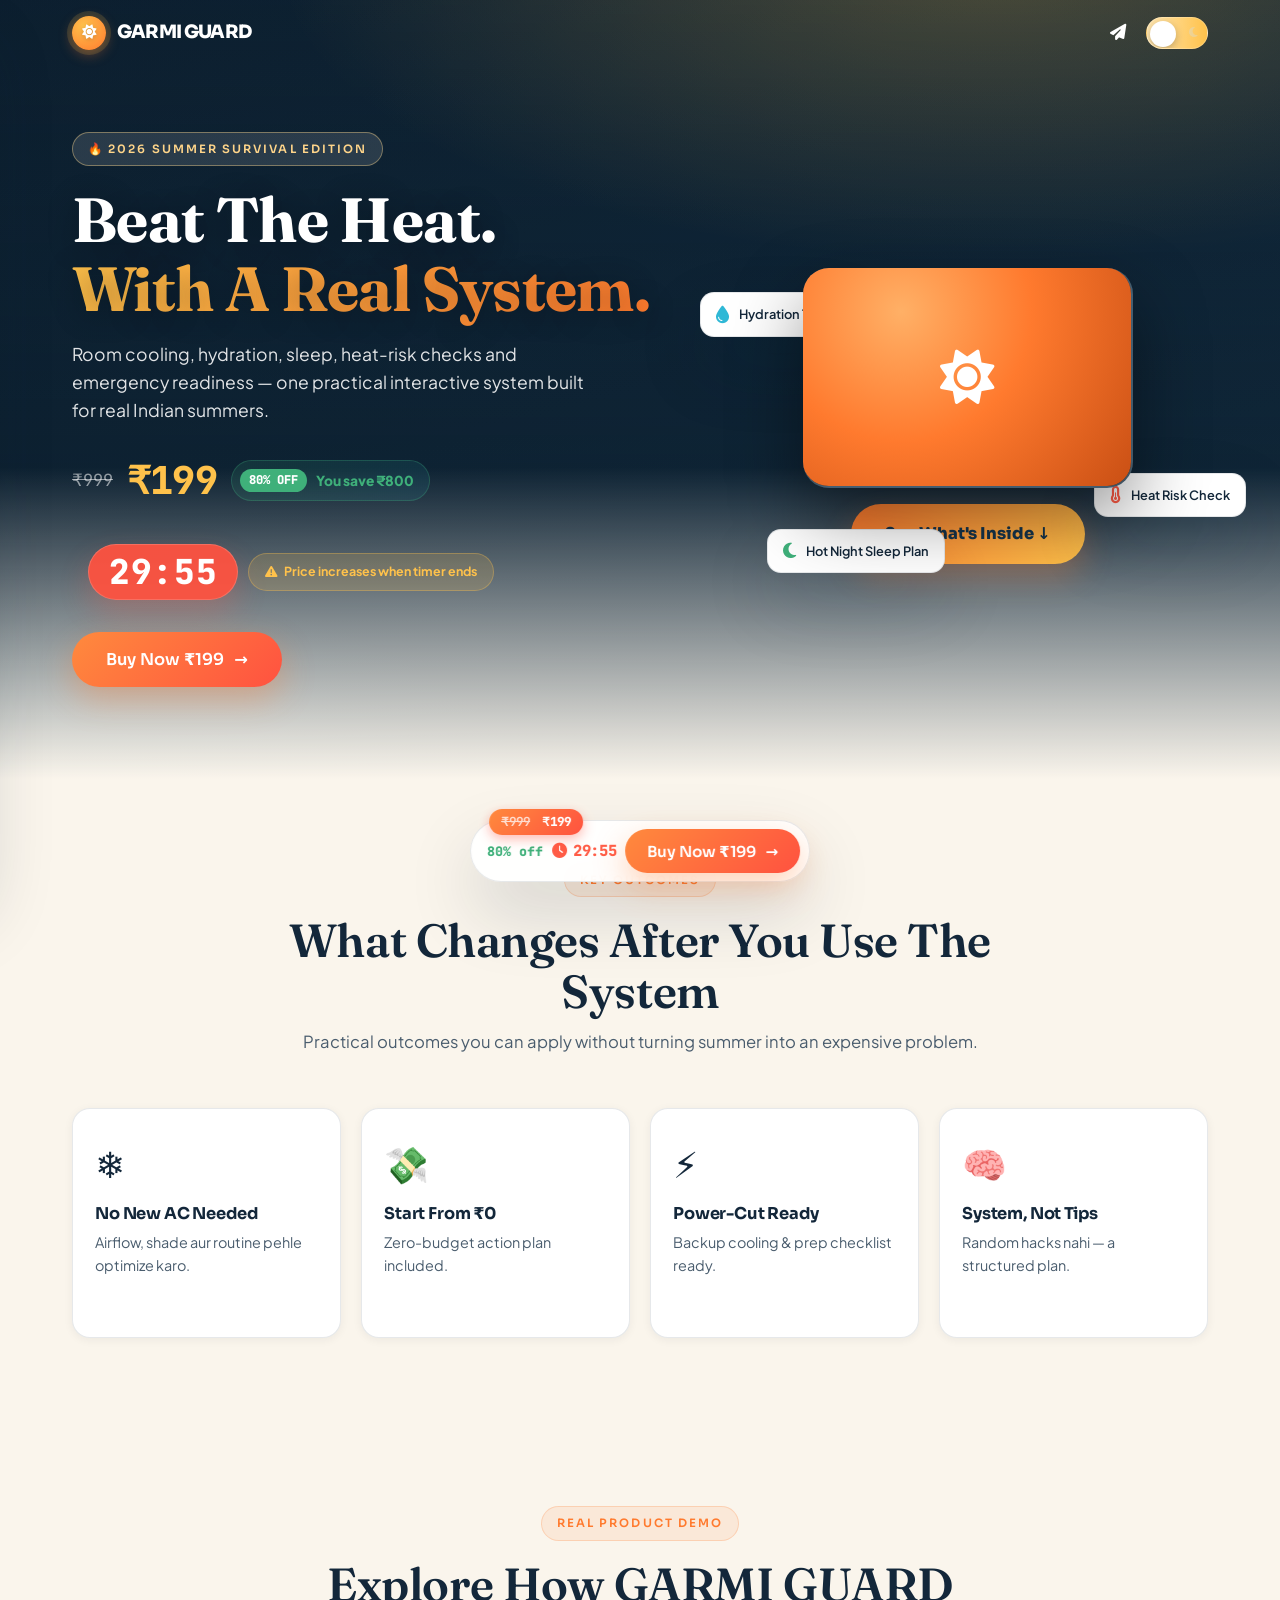
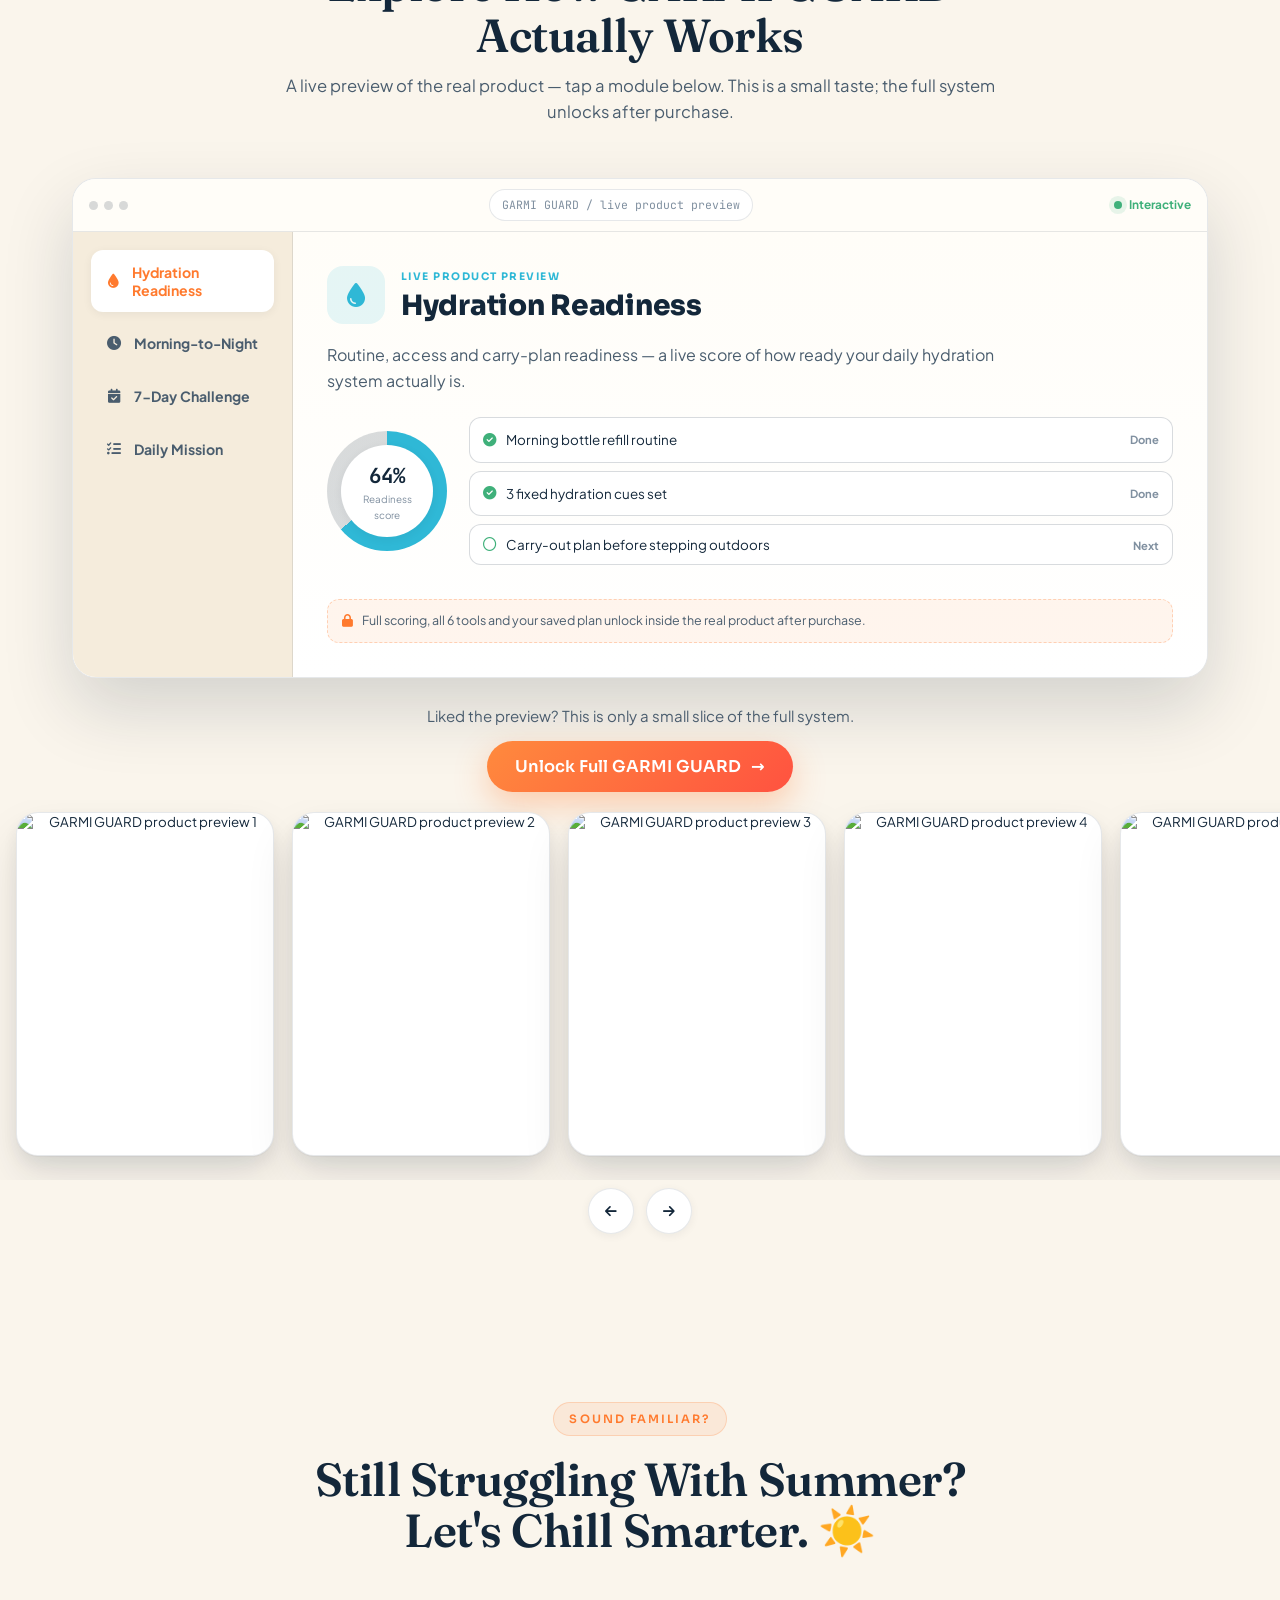
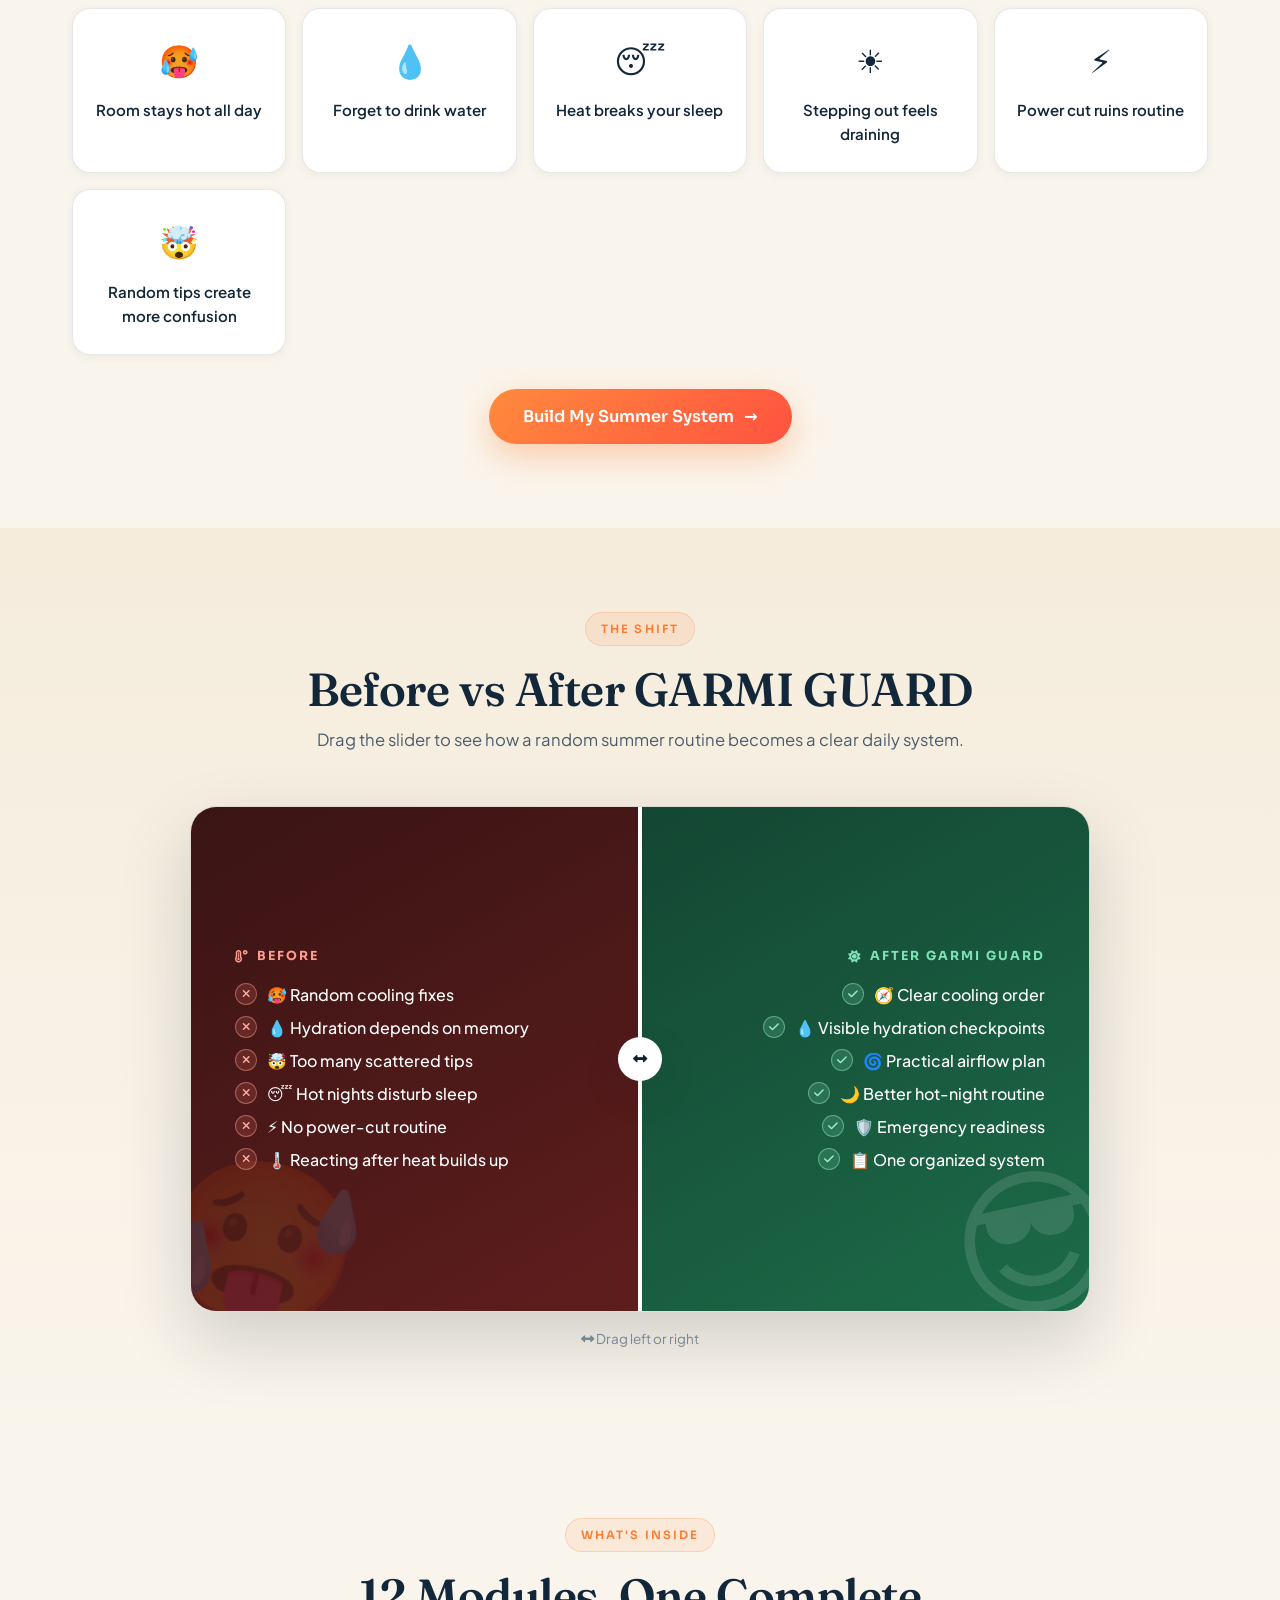
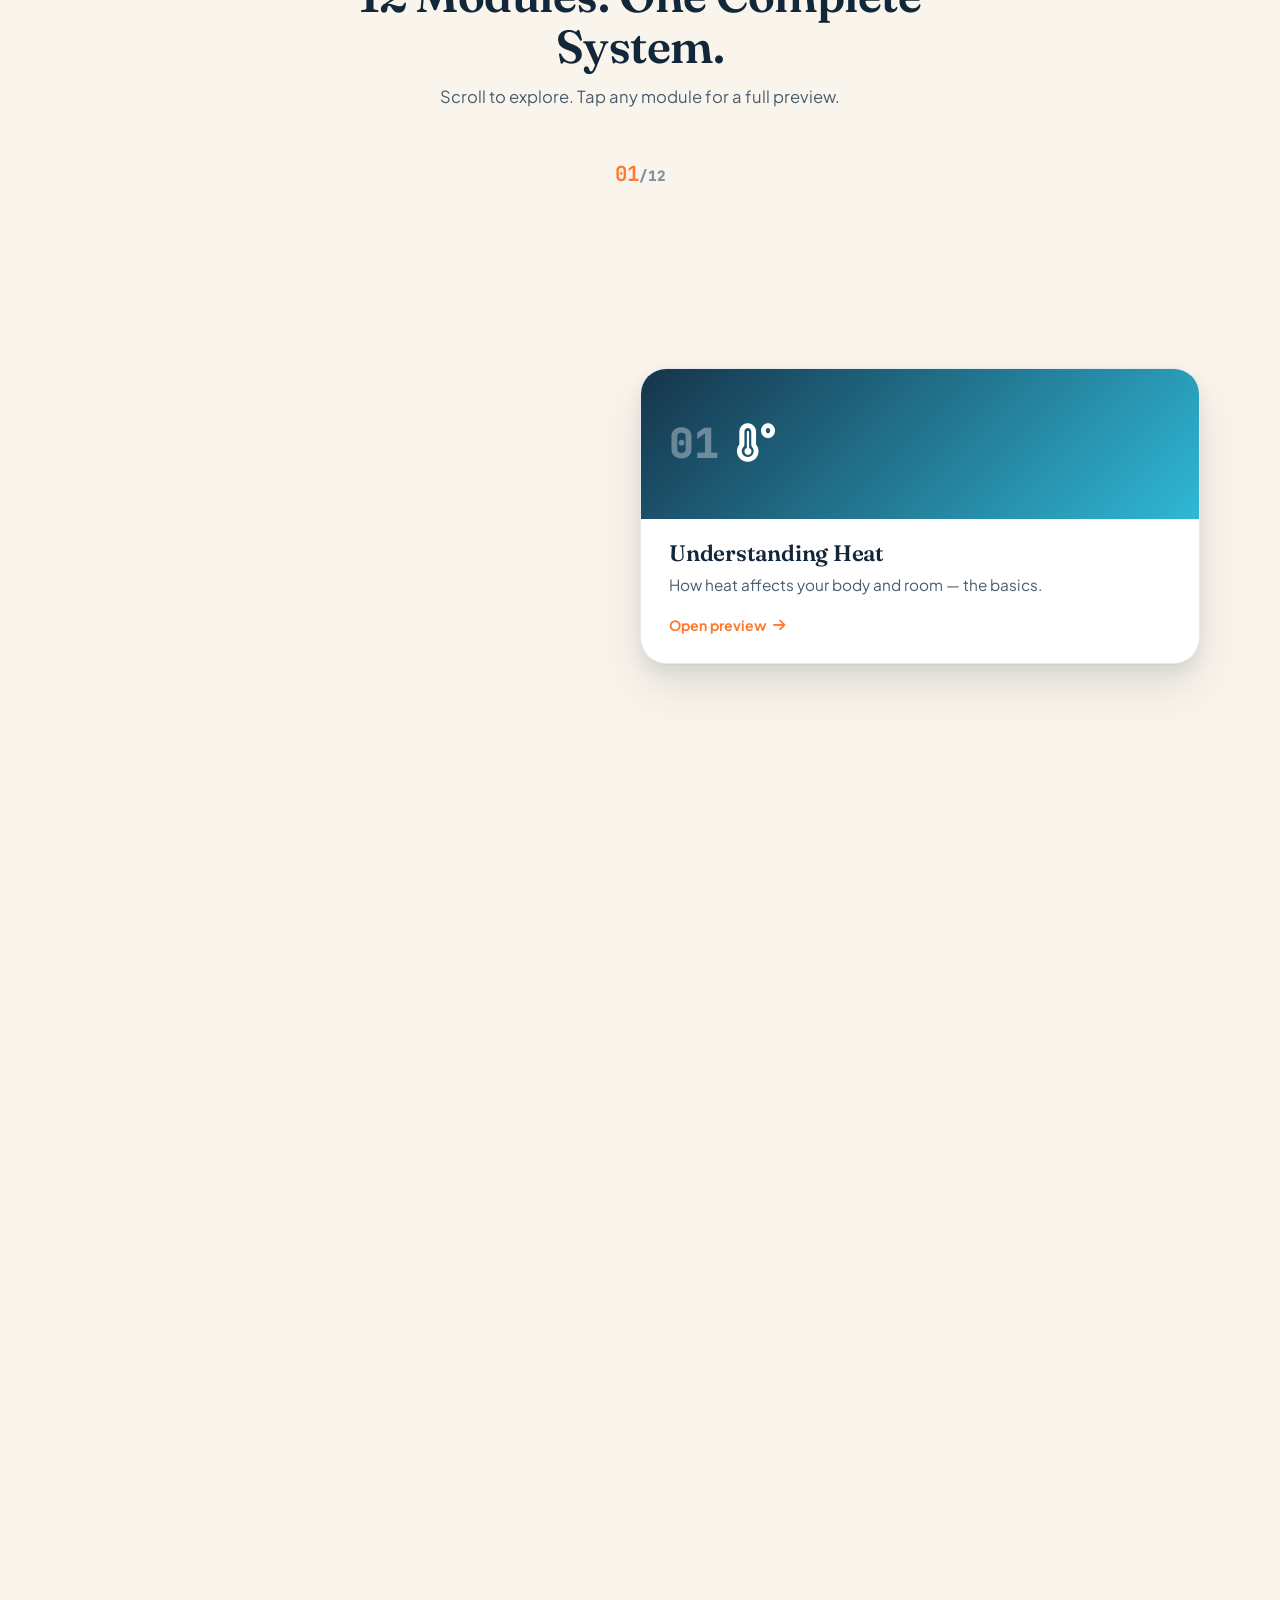
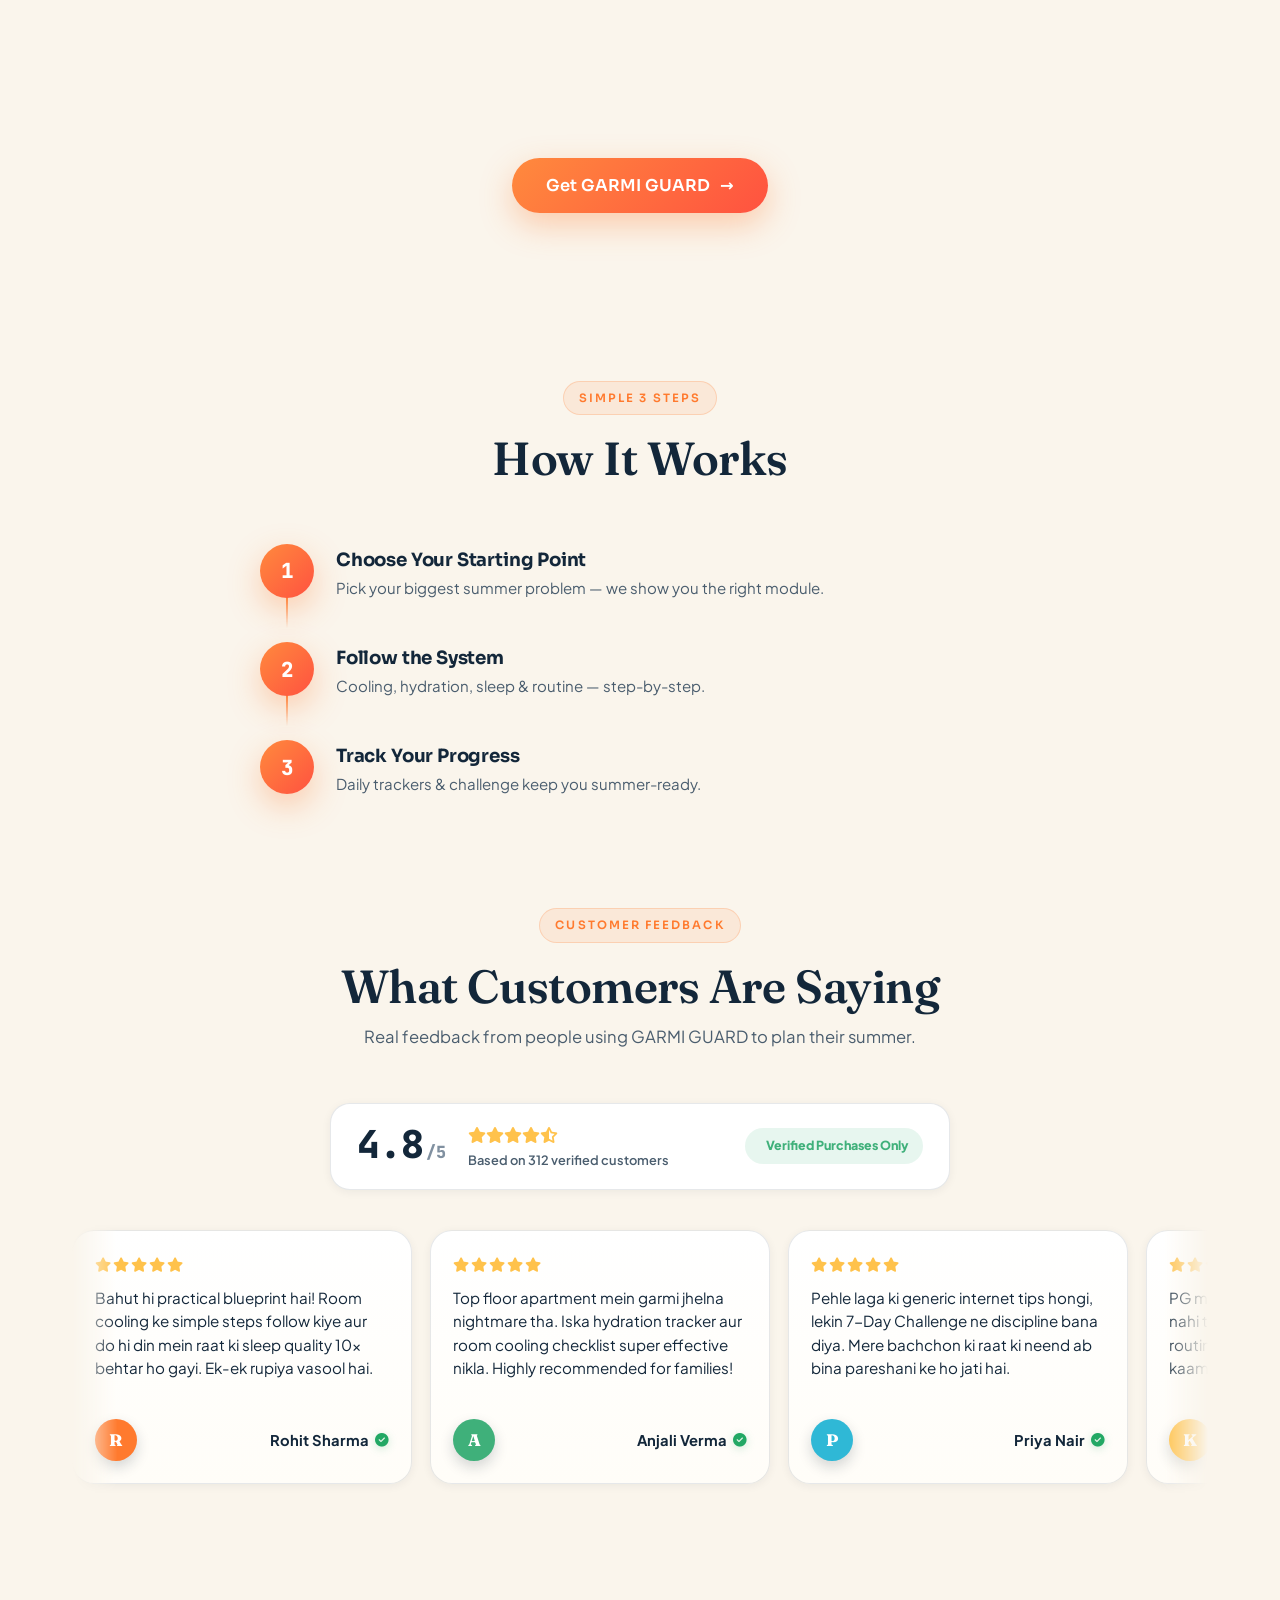
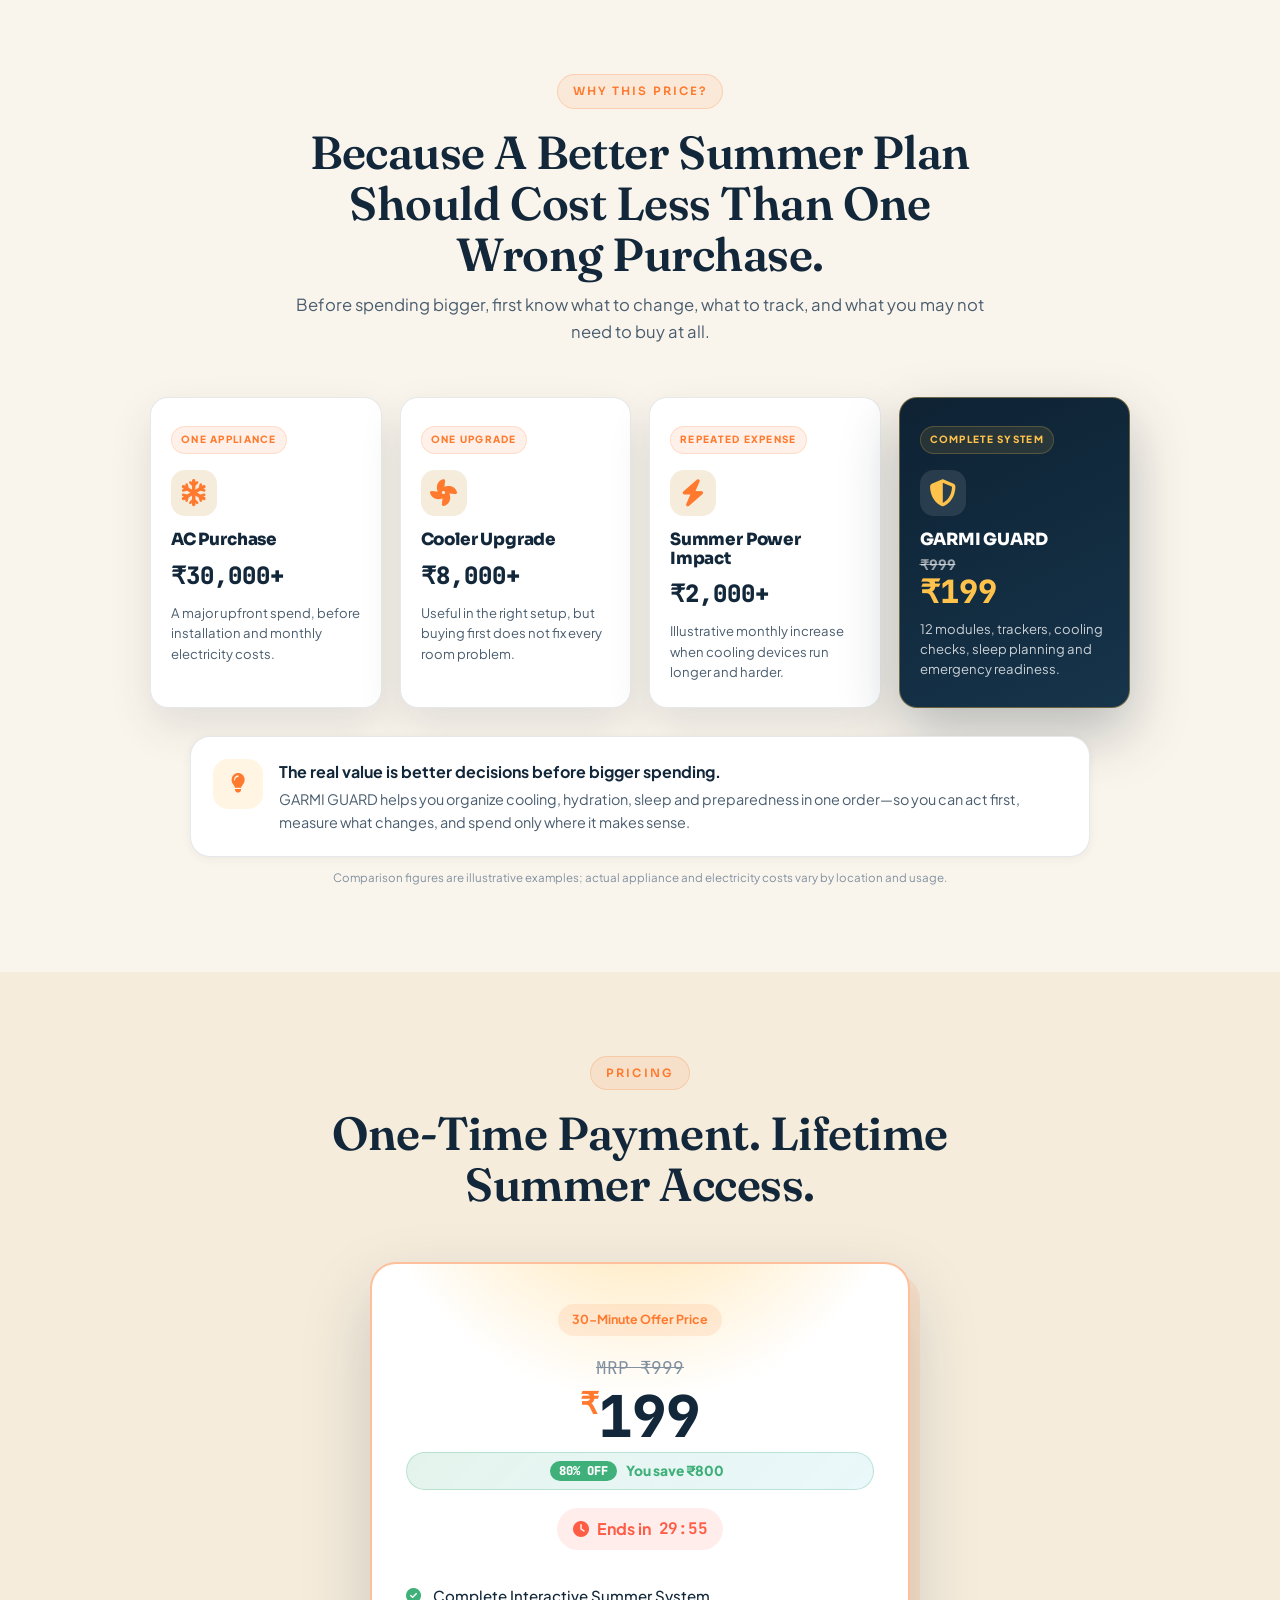
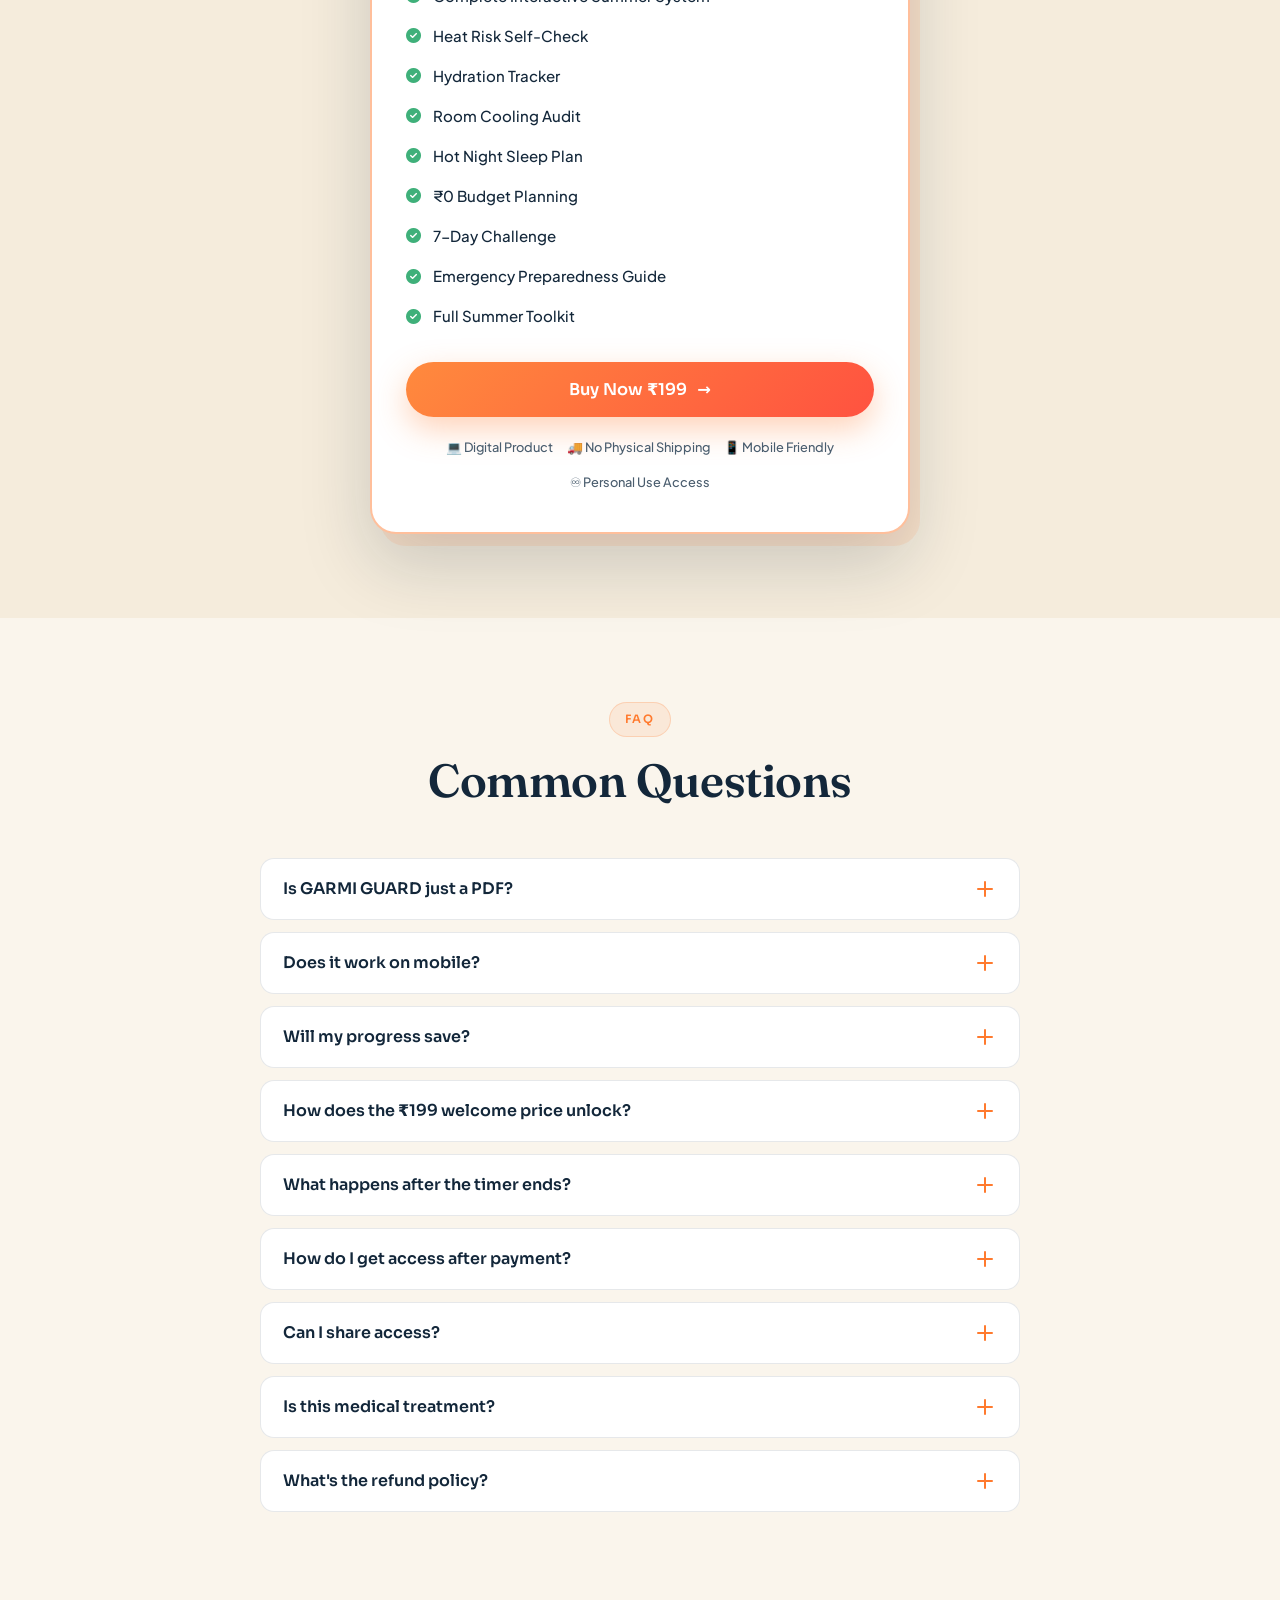
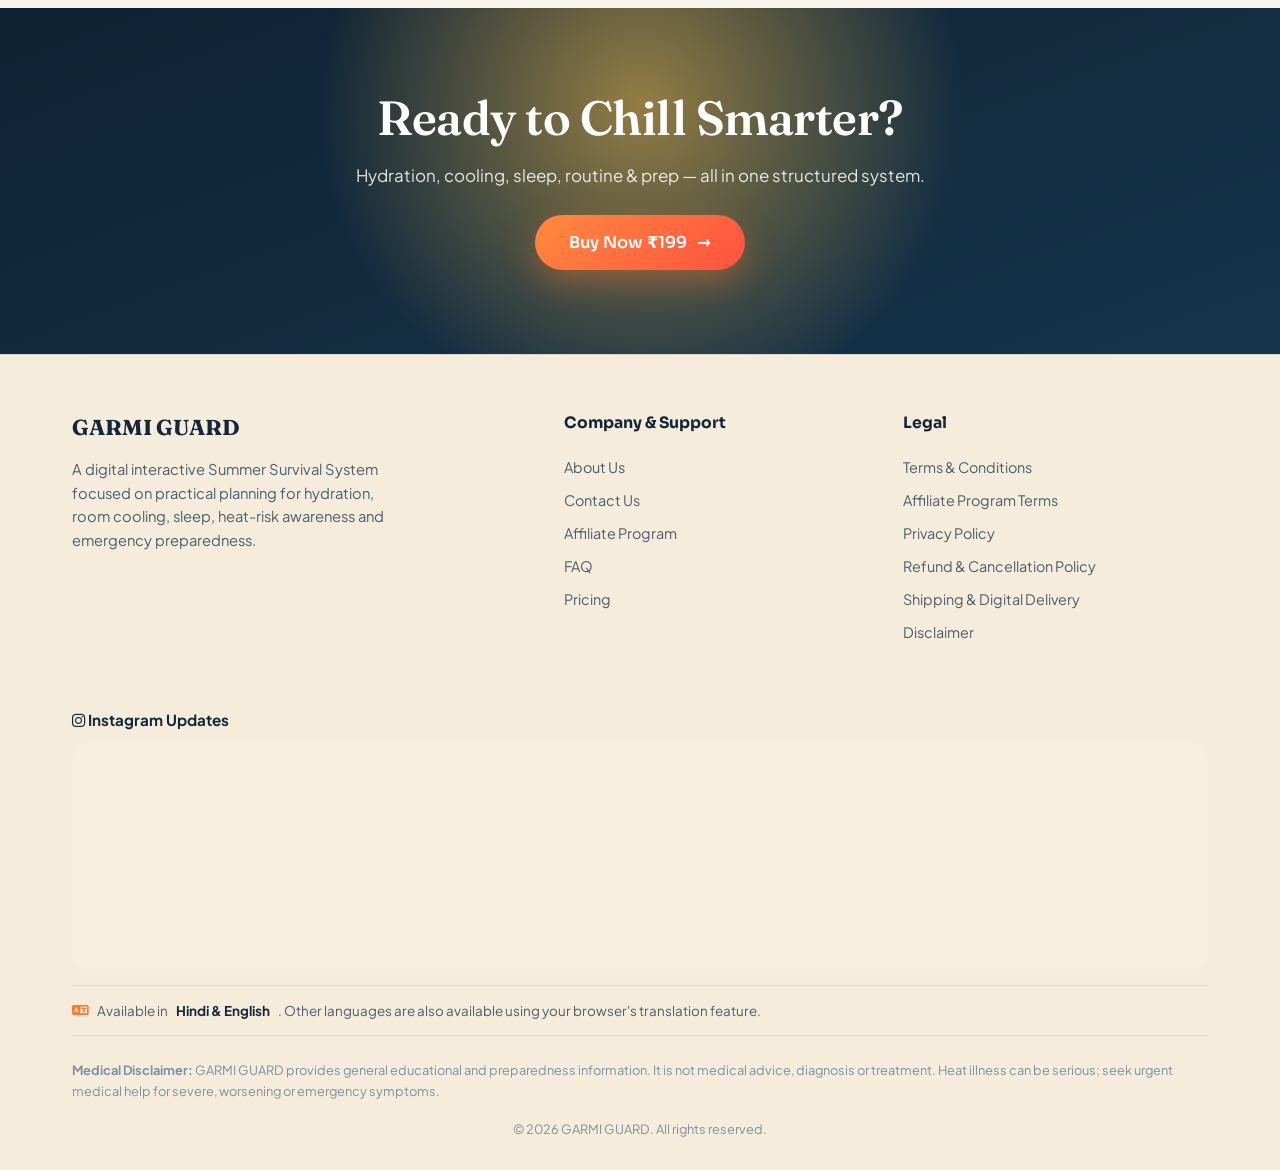
==== index.html @ 3331b83d "Add files via upload" ====
<!DOCTYPE html>

<html lang="en">
<head>
<meta charset="utf-8"/>
<meta content="width=device-width, initial-scale=1.0, viewport-fit=cover" name="viewport"/>
<title>GARMI GUARD — Interactive Summer Survival System for Indian Summers</title>
<meta content="GARMI GUARD is India's interactive Summer Survival System — hydration planning, room cooling guidance, hot-night sleep routines, heat-risk self-checks, emergency preparedness and daily trackers, built for Indian summers. Available in Hindi &amp; English." name="description"/>
<link rel="icon" href="data:image/svg+xml,%3Csvg xmlns='http://www.w3.org/2000/svg' viewBox='0 0 64 64'%3E%3Ccircle cx='32' cy='32' r='30' fill='%230E2233'/%3E%3Ccircle cx='32' cy='32' r='15' fill='%23FF7A2E'/%3E%3Cg stroke='%23FFC24B' stroke-width='5' stroke-linecap='round'%3E%3Cline x1='32' y1='4' x2='32' y2='14'/%3E%3Cline x1='32' y1='50' x2='32' y2='60'/%3E%3Cline x1='4' y1='32' x2='14' y2='32'/%3E%3Cline x1='50' y1='32' x2='60' y2='32'/%3E%3Cline x1='12' y1='12' x2='19' y2='19'/%3E%3Cline x1='45' y1='45' x2='52' y2='52'/%3E%3Cline x1='52' y1='12' x2='45' y2='19'/%3E%3Cline x1='19' y1='45' x2='12' y2='52'/%3E%3C/g%3E%3C/svg%3E" type="image/svg+xml"/>
<link rel="apple-touch-icon" href="data:image/svg+xml,%3Csvg xmlns='http://www.w3.org/2000/svg' viewBox='0 0 64 64'%3E%3Crect width='64' height='64' rx='14' fill='%230E2233'/%3E%3Ccircle cx='32' cy='32' r='15' fill='%23FF7A2E'/%3E%3Cg stroke='%23FFC24B' stroke-width='5' stroke-linecap='round'%3E%3Cline x1='32' y1='8' x2='32' y2='16'/%3E%3Cline x1='32' y1='48' x2='32' y2='56'/%3E%3Cline x1='8' y1='32' x2='16' y2='32'/%3E%3Cline x1='48' y1='32' x2='56' y2='32'/%3E%3C/g%3E%3C/svg%3E"/>
<script>
(function () {
  try {
    var t = localStorage.getItem('ggv7_gg_theme') || localStorage.getItem('ggv6_gg_theme');
    if (!t) { t = 'light'; }
    localStorage.setItem('ggv7_gg_theme', t);
    document.documentElement.setAttribute('data-theme', t);
  } catch (e) {
    document.documentElement.setAttribute('data-theme', 'light');
  }
})();
</script>
<link href="https://fonts.googleapis.com" rel="preconnect"/>
<link crossorigin="" href="https://fonts.gstatic.com" rel="preconnect"/>
<link href="https://fonts.googleapis.com/css2?family=Clash+Display:wght@500;600;700&amp;family=Sora:wght@400;500;600;700;800&amp;family=Plus+Jakarta+Sans:wght@400;500;600;700&amp;family=JetBrains+Mono:wght@600;700;800&amp;display=swap" rel="stylesheet"/>
<!-- Fallback display font -->
<link href="https://fonts.googleapis.com/css2?family=Fraunces:opsz,wght@9..144,600;9..144,700;9..144,900&amp;family=Bebas+Neue&amp;display=swap" rel="stylesheet"/>
<link href="https://cdnjs.cloudflare.com/ajax/libs/font-awesome/6.5.1/css/all.min.css" rel="stylesheet"/>
<style>
/* ============================================================
   THEME TOKENS
   ============================================================ */
:root {
  --cream: #FBF6EC;
  --navy: #0E2233;
  --navy-2: #16344B;
  --orange: #FF7A2E;
  --coral: #FF5C46;
  --aqua: #2FB8D6;
  --leaf: #3FB07A;
  --sun: #FFC24B;

  --bg: #FAF5EC;
  --bg-soft: #FFFDF8;
  --surface: #FFFFFF;
  --surface-2: #F5ECDC;
  --text: #13273A;
  --text-soft: #4A5D6E;
  --text-mute: #8090A0;
  --border: rgba(14,34,51,0.10);
  --border-strong: rgba(14,34,51,0.16);
  --shadow-sm: 0 2px 10px rgba(14,34,51,0.06);
  --shadow-md: 0 14px 40px rgba(14,34,51,0.10);
  --shadow-lg: 0 30px 70px rgba(14,34,51,0.16);
  --shadow-3d: 0 1px 1px rgba(14,34,51,.04), 0 8px 18px rgba(14,34,51,.08), 0 24px 48px rgba(14,34,51,.10);
  --glow: 0 12px 32px rgba(255,122,46,0.34);

  --grad-cta: linear-gradient(135deg, #FF8A3D, #FF5240);
  --grad-sun: radial-gradient(circle at 50% 40%, rgba(255,194,75,0.55), rgba(255,122,46,0) 70%);

  --font-display: 'Clash Display', 'Fraunces', Georgia, serif;
  --font-body: 'Plus Jakarta Sans', 'Sora', system-ui, sans-serif;
  --font-alt: 'Sora', system-ui, sans-serif;
  --font-num: 'JetBrains Mono', 'Sora', monospace;

  --maxw: 1180px;
  --radius: 18px;
  --radius-lg: 26px;
  --header-h: 66px;
}

html[data-theme="dark"] {
  --bg: #071320;
  --bg-soft: #0A1A28;
  --surface: #0F2839;
  --surface-2: #133046;
  --text: #EEF4F8;
  --text-soft: #B8C7D3;
  --text-mute: #7E93A3;
  --border: rgba(255,255,255,0.10);
  --border-strong: rgba(255,255,255,0.20);
  --shadow-sm: 0 2px 10px rgba(0,0,0,0.35);
  --shadow-md: 0 16px 40px rgba(0,0,0,0.5);
  --shadow-lg: 0 30px 70px rgba(0,0,0,0.6);
  --shadow-3d: 0 1px 1px rgba(0,0,0,.3), 0 10px 20px rgba(0,0,0,.4), 0 26px 52px rgba(0,0,0,.5);
}

* { margin: 0; padding: 0; box-sizing: border-box; }
html { scroll-behavior: smooth; -webkit-text-size-adjust: 100%; }
/* ---- Content protection: disable text selection & image drag site-wide ---- */
html, body {
  -webkit-user-select: none; -moz-user-select: none; -ms-user-select: none; user-select: none;
  -webkit-touch-callout: none;
}
/* Form fields stay fully selectable/editable so users can type, correct and paste normally */
input, textarea, select, [contenteditable="true"] {
  -webkit-user-select: text; -moz-user-select: text; -ms-user-select: text; user-select: text;
}
img, video { -webkit-user-drag: none; user-drag: none; }
section[id] { scroll-margin-top: calc(var(--header-h) + 18px); }
#demoCta { scroll-margin-top: calc(var(--header-h) + 18px); }
body {
  font-family: var(--font-body);
  background: var(--bg);
  color: var(--text);
  line-height: 1.6;
  overflow-x: hidden;
  transition: background .4s ease, color .4s ease;
  -webkit-font-smoothing: antialiased;
}
img { max-width: 100%; display: block; }
a { color: inherit; text-decoration: none; }
button { font-family: inherit; cursor: pointer; border: none; background: none; color: inherit; -webkit-tap-highlight-color: transparent; }
input { font-family: inherit; }
ul { list-style: none; }
/* Touch-friendly minimum tap target across primary buttons/links on mobile */
.btn, a.btn { min-height: 44px; }

h1,h2,h3,.display { font-family: var(--font-display); font-weight: 600; line-height: 1.1; letter-spacing: -0.01em; }
.num { font-family: var(--font-num); font-variant-numeric: tabular-nums; letter-spacing: -.02em; }

.container { width: 100%; max-width: var(--maxw); margin: 0 auto; padding: 0 22px; }
section { padding: clamp(56px, 9vw, 84px) 0; position: relative; }
.eyebrow {
  display: inline-flex; align-items: center; gap: 8px;
  font-family: var(--font-alt); font-weight: 600; font-size: .72rem;
  letter-spacing: .18em; text-transform: uppercase; color: var(--orange);
  background: rgba(255,122,46,0.10); padding: 7px 15px; border-radius: 100px;
  border: 1px solid rgba(255,122,46,0.22);
}
.section-head { text-align: center; max-width: 720px; margin: 0 auto 52px; }
.section-head h2 { font-size: clamp(1.8rem, 4.6vw, 2.9rem); margin: 18px 0 12px; }
.section-head p { color: var(--text-soft); font-size: 1.04rem; }

/* BUTTONS */
.btn {
  display: inline-flex; align-items: center; justify-content: center; gap: 10px;
  font-family: var(--font-alt); font-weight: 600; font-size: 1rem; padding: 15px 28px; border-radius: 100px;
  transition: transform .25s cubic-bezier(.2,.8,.2,1), box-shadow .25s, background .3s, color .3s, border-color .3s;
  will-change: transform;
}
.btn .arrow { transition: transform .25s ease; }
.btn-cta { background: var(--grad-cta); color: #fff; box-shadow: var(--glow); position: relative; overflow: hidden; }
.btn-cta:hover { transform: translateY(-3px); box-shadow: 0 18px 44px rgba(255,82,64,0.45); }
.btn-cta:hover .arrow { transform: translateX(5px); }
.btn-cta::after {
  content:''; position:absolute; top:0; left:-120%; width:60%; height:100%;
  background: linear-gradient(120deg, transparent, rgba(255,255,255,.35), transparent);
  transform: skewX(-20deg);
}
.btn-cta::after { animation: shineLoop 3.2s ease-in-out infinite; }
.btn-cta:hover::after { animation-duration: 1.1s; }
@keyframes shineLoop { 0%,45% { left:-120%; } 72%,100% { left:140%; } }
.btn-ghost { background: transparent; color: var(--text); border: 1.5px solid var(--border-strong); }
.btn-ghost:hover { transform: translateY(-2px); border-color: var(--orange); color: var(--orange); }
.btn-lg { padding: 17px 34px; font-size: 1.05rem; }
.btn-block { width: 100%; }

/* HEADER */
header {
  position: fixed; top: 0; left: 0; right: 0; height: var(--header-h);
  z-index: 800; display: flex; align-items: center;
  transition: background .35s, backdrop-filter .35s, box-shadow .35s, border-color .35s;
  border-bottom: 1px solid transparent;
}
header.scrolled {
  background: color-mix(in srgb, var(--bg) 82%, transparent);
  backdrop-filter: blur(16px) saturate(1.2); -webkit-backdrop-filter: blur(16px) saturate(1.2);
  border-bottom: 1px solid var(--border); box-shadow: var(--shadow-sm);
}
.header-inner { display: flex; align-items: center; justify-content: space-between; width: 100%; }
.brand { display: flex; align-items: center; gap: 11px; font-family: var(--font-alt); font-weight: 800; font-size: 1.15rem; letter-spacing: -.045em; color: #fff; transition: color .3s ease; text-transform: uppercase; }
header.scrolled .brand { color: var(--text); }
.brand-name { position:relative; padding-bottom:2px; }
.brand-name::after { content:''; position:absolute; left:0; bottom:-2px; width:34%; height:2px; border-radius:5px; background:currentColor; opacity:.35; }
.menu-orb {
  width: 34px; height: 34px; border-radius: 50%; display:grid; place-items:center; flex-shrink:0;
  background: radial-gradient(circle at 35% 30%, var(--sun), var(--orange));
  box-shadow: 0 0 0 5px rgba(255,194,75,0.14), 0 4px 14px rgba(255,122,46,0.4);
  animation: pulseGlow 3.4s ease-in-out infinite; transition:transform .25s ease, box-shadow .25s ease;
}
.menu-orb:hover { transform:rotate(12deg) scale(1.05); box-shadow:0 0 0 7px rgba(255,194,75,.12), 0 7px 20px rgba(255,122,46,.45); }
.menu-orb i { color:#fff; font-size:.9rem; filter:drop-shadow(0 1px 2px rgba(0,0,0,.18)); }
@keyframes pulseGlow { 0%,100%{ box-shadow: 0 0 0 5px rgba(255,194,75,0.14), 0 4px 14px rgba(255,122,46,0.35);} 50%{ box-shadow: 0 0 0 8px rgba(255,194,75,0.06), 0 6px 20px rgba(255,122,46,0.5);} }
.header-actions { display: flex; align-items: center; gap: 10px; }

/* Share icon-only */
.share-icon {
  position: relative; width: 40px; height: 40px; display: grid; place-items: center;
  color: var(--text); font-size: 1.05rem; border-radius: 10px; transition: color .2s, transform .2s, opacity .2s;
}
.share-icon:hover { color: var(--orange); transform: translateY(-2px); }
.share-icon.locked { opacity: .45; }
.share-icon .tooltip {
  position: absolute; top: calc(100% + 8px); right: 0; white-space: nowrap;
  background: var(--navy); color: #fff; font-size: .72rem; padding: 6px 11px; border-radius: 8px;
  opacity: 0; pointer-events: none; transform: translateY(-4px); transition: .2s; font-family: var(--font-body); font-weight: 500;
}
html[data-theme="dark"] .share-icon .tooltip { background: #fff; color: var(--navy); }
.share-icon:hover .tooltip { opacity: 1; transform: translateY(0); }

/* Theme toggle */
.theme-toggle {
  width: 62px; height: 32px; border-radius: 100px; position: relative; cursor: pointer;
  background: linear-gradient(90deg, #ffe6b0, #ffc24b); border: 1px solid var(--border);
  transition: background .45s ease; overflow: hidden; flex-shrink: 0;
}
html[data-theme="dark"] .theme-toggle { background: linear-gradient(90deg, #1b3550, #0d2033); }
.theme-toggle .t-sun, .theme-toggle .t-moon {
  position: absolute; top: 50%; transform: translateY(-50%); font-size: .72rem; transition: opacity .3s;
}
.theme-toggle .t-sun { left: 9px; color: #ff8a00; }
.theme-toggle .t-moon { right: 9px; color: #cfe0ec; }
html[data-theme="dark"] .theme-toggle .t-sun { opacity: .3; }
.theme-toggle .t-moon { opacity: .35; }
html[data-theme="dark"] .theme-toggle .t-moon { opacity: 1; }
.theme-toggle .thumb {
  position: absolute; top: 3px; left: 3px; width: 26px; height: 26px; border-radius: 50%;
  background: #fff; box-shadow: 0 3px 8px rgba(0,0,0,.25); transition: transform .45s cubic-bezier(.4,1.4,.5,1), background .4s;
  display: grid; place-items: center; z-index: 2;
}
html[data-theme="dark"] .theme-toggle .thumb { transform: translateX(30px); background: #0e2233; }

/* PROMO TOAST */
.promo-toast { display:none !important;

  position: fixed; top: var(--header-h); left: 0; right: 0; z-index: 780;
  background: var(--grad-cta); color: #fff;
  transform: translateY(-120%); transition: transform .5s cubic-bezier(.2,.8,.2,1);
  box-shadow: 0 8px 24px rgba(255,82,64,.25);
}
.promo-toast.show { transform: translateY(0); }
.promo-inner { display: flex; align-items: center; justify-content: center; gap: 14px; padding: 9px 44px 9px 16px; position: relative; flex-wrap: wrap; }
.promo-inner .pt-text { font-size: .86rem; font-weight: 600; display: inline-flex; align-items: center; gap: 8px; }
.promo-inner .pt-text .pt-sub { opacity: .92; font-weight: 500; }
.promo-inner .pt-btn { background: #fff; color: var(--coral); font-weight: 700; font-size: .8rem; padding: 6px 15px; border-radius: 100px; transition: transform .2s; }
.promo-inner .pt-btn:hover { transform: translateY(-1px); }
.promo-close { position: absolute; right: 12px; top: 50%; transform: translateY(-50%); width: 26px; height: 26px; border-radius: 50%; display: grid; place-items: center; font-size: .8rem; background: rgba(255,255,255,.2); transition: background .2s; }
.promo-close:hover { background: rgba(255,255,255,.35); }

/* HERO */
.hero { padding-top: calc(var(--header-h) + 52px); padding-bottom: 64px; overflow: hidden; }
.hero-bg { position: absolute; inset: 0; z-index: 0; background:
  radial-gradient(1200px 500px at 78% -5%, rgba(255,194,75,.30), transparent 60%),
  radial-gradient(900px 500px at 5% 110%, rgba(47,184,214,.20), transparent 55%),
  linear-gradient(165deg, var(--navy), var(--navy-2)); }
.hero-overlay { position: absolute; inset: 0; z-index: 1; background: linear-gradient(180deg, rgba(6,18,28,.15), rgba(6,18,28,.35) 60%, var(--bg) 100%); }
.hero-inner { position: relative; z-index: 2; display: grid; grid-template-columns: 1.12fr .88fr; gap: 46px; align-items: center; }
.hero-copy { color: #fff; }
.hero .eyebrow { background: rgba(255,255,255,.12); color: #ffd58a; border-color: rgba(255,214,138,.4); }
.hero h1 { font-size: clamp(2.2rem, 5.6vw, 3.9rem); color: #fff; margin: 20px 0 16px; text-shadow: 0 4px 30px rgba(0,0,0,.3); font-weight: 700; }
.hero h1 .accent { background: linear-gradient(120deg, var(--sun), var(--orange)); -webkit-background-clip: text; background-clip: text; -webkit-text-fill-color: transparent; }
.hero-sub { font-size: 1.1rem; color: rgba(255,255,255,.88); max-width: 520px; margin-bottom: 26px; }
.hero-price { display: flex; align-items: center; gap: 14px; flex-wrap: wrap; margin-bottom: 22px; }
.price-strike { font-family: var(--font-num); color: rgba(255,255,255,.55); text-decoration: line-through; font-size: 1.05rem; }
.price-now { font-family: var(--font-num); font-weight: 800; font-size: 2.4rem; color: var(--sun); }
.price-badge { background: rgba(63,176,122,.92); color: #fff; padding: 5px 12px; border-radius: 100px; font-size: .76rem; font-weight: 700; }
.hero-timer-group { display: none; align-items: center; gap: 10px; flex-wrap: wrap; margin-bottom: 22px; }
.hero-timer-group.show { display: flex; }
.hero-timer-box { display:inline-flex; align-items:center; justify-content:center; background: rgba(255,82,64,.94); color:#fff; padding:10px 20px; border-radius:100px; box-shadow:0 14px 30px rgba(255,82,64,.24); border:1px solid rgba(255,255,255,.16); }
.hero-timer-warn { display:inline-flex; align-items:center; gap:7px; background:rgba(255,194,75,.16); color:#FFC24B; border:1px solid rgba(255,194,75,.32); padding:8px 16px; border-radius:100px; font-size:.78rem; font-weight:700; }
.hero-cta-row { display: flex; gap: 14px; flex-wrap: wrap; margin-bottom: 28px; }

.hero-visual { position: relative; display: grid; place-items: center; }
.product-mock {
  width: 100%; max-width: 330px; min-height: 220px; border-radius: 26px; position: relative;
  background: linear-gradient(160deg, #12324a, #0c2334); box-shadow: 0 40px 90px rgba(0,0,0,.5), inset 0 1px 0 rgba(255,255,255,.08);
  border: 1px solid rgba(255,255,255,.12); overflow: hidden; cursor: pointer;
  transition: transform .38s cubic-bezier(.2,.8,.2,1), box-shadow .38s ease;
}
.product-mock:hover, .product-mock:focus-visible { transform: translateY(-8px) scale(1.015); box-shadow: 0 52px 110px rgba(0,0,0,.55), inset 0 1px 0 rgba(255,255,255,.1); }
.product-mock .pm-cover-img { position:static; width:100%; height:auto; display:block; object-fit:contain; transition: transform .6s cubic-bezier(.2,.8,.2,1); }
.product-mock:hover .pm-cover-img { transform: scale(1.025); }
.product-mock .pm-cover-fallback { position:absolute; inset:0; display:none; align-items:center; justify-content:center; font-size:3.4rem; color:#fff;
  background: radial-gradient(circle at 30% 20%,#ffb066,#ff7a2e 45%,#c94f14 100%); }
.float-card { position: absolute; background: var(--surface); color: var(--text); border-radius: 14px; padding: 11px 15px; box-shadow: var(--shadow-lg); font-size: .8rem; font-weight: 600; display: flex; align-items: center; gap: 10px; border: 1px solid var(--border); animation: floaty 5s ease-in-out infinite; }
.float-card i { font-size: 1.1rem; }
.fc1 { top: 8%; left: -6%; animation-delay: 0s; }
.fc2 { bottom: 16%; right: -8%; animation-delay: 1.4s; }
.fc3 { bottom: -3%; left: 8%; animation-delay: 2.6s; }
@keyframes floaty { 0%,100%{ transform: translateY(0);} 50%{ transform: translateY(-10px);} }

/* BEFORE/AFTER SLIDER */
.ba-section { background: var(--surface-2); }
.ba-slider { max-width: 900px; margin: 0 auto; position: relative; border-radius: var(--radius-lg); overflow: hidden; box-shadow: var(--shadow-lg); border: 1px solid var(--border); user-select: none; touch-action: pan-y; aspect-ratio: 16/9; }
.ba-panel { position: absolute; inset: 0; padding: 40px 44px; display: flex; flex-direction: column; justify-content: center; }
.ba-after-panel { background: linear-gradient(150deg, #113a2c, #1c6b48); color: #fff; }
.ba-before-panel { background: linear-gradient(150deg, #3a1414, #6b2020); color: #fff; clip-path: inset(0 50% 0 0); }
.ba-panel .ba-tag { font-family: var(--font-alt); font-weight: 700; font-size: .78rem; letter-spacing: .16em; text-transform: uppercase; margin-bottom: 16px; display: inline-flex; align-items: center; gap: 8px; }
.ba-before-panel .ba-tag { color: #ff9b8f; }
.ba-after-panel .ba-tag { color: #7fe3b4; align-self: flex-end; }
.ba-after-panel .ba-list { align-items: flex-end; text-align: right; }
.ba-list { display: flex; flex-direction: column; gap: 11px; }
.ba-list li { display: flex; align-items: center; gap: 10px; font-size: 1rem; font-weight: 500; }
.ba-before-panel .ba-list li { flex-direction: row-reverse; justify-content: flex-end; }
.ba-after-panel .ba-list li { flex-direction: row-reverse; }
.ba-list li i { font-size: .82rem; opacity: .9; }
.ba-handle { position: absolute; top: 0; bottom: 0; left: 50%; width: 4px; background: #fff; transform: translateX(-50%); z-index: 5; cursor: ew-resize; box-shadow: 0 0 0 1px rgba(0,0,0,.05); }
.ba-handle::before { content: '\f337'; font-family: 'Font Awesome 6 Free'; font-weight: 900; position: absolute; top: 50%; left: 50%; transform: translate(-50%,-50%); width: 44px; height: 44px; background: #fff; color: var(--navy); border-radius: 50%; display: grid; place-items: center; box-shadow: var(--shadow-md); font-size: .9rem; }
.ba-hint { text-align: center; margin-top: 16px; color: var(--text-mute); font-size: .84rem; }
@media (max-width: 640px){ .ba-slider{ aspect-ratio: 4/5; } .ba-panel{ padding: 28px 22px; } .ba-list li{ font-size: .9rem; } }

/* GRID VALUE CARDS */
.grid-4 { display: grid; grid-template-columns: repeat(4, 1fr); gap: 20px; }
.grid-3 { display: grid; grid-template-columns: repeat(3, 1fr); gap: 22px; }
.card-3d { transition: transform .3s cubic-bezier(.2,.8,.2,1), box-shadow .3s; will-change: transform; }
.card-3d:hover { transform: translateY(-6px); box-shadow: var(--shadow-md); }
.vcard { background: var(--surface); border: 1px solid var(--border); border-radius: var(--radius); padding: 26px 22px; box-shadow: var(--shadow-sm); }
.vcard .vc-emoji { font-size: 1.9rem; margin-bottom: 12px; }
@keyframes ggEmojiWobble { 0%,100% { transform: rotate(-6deg) scale(1); } 50% { transform: rotate(6deg) scale(1.08); } }
.gg-emoji-spin { display:inline-block; animation: ggEmojiWobble 3s ease-in-out infinite; transform-origin:50% 60%; }
.vcard h3 { font-family: var(--font-alt); font-weight: 700; font-size: 1.02rem; margin-bottom: 8px; }
.vcard p { color: var(--text-soft); font-size: .9rem; }
.vcard .vc-emoji { font-size:2.55rem; transform:rotate(0deg) scale(.96); transition:transform .55s cubic-bezier(.2,.9,.25,1.25); display:inline-block; }
.vcard.scroll-pop, .scard.scroll-pop { transition:transform .48s cubic-bezier(.2,.8,.2,1), box-shadow .48s ease, border-color .48s ease; }
.vcard.scroll-pop.is-active, .scard.scroll-pop.is-active { transform:translateY(-8px); box-shadow:var(--shadow-md); border-color:rgba(255,122,46,.24); }
.vcard.scroll-pop.is-active .vc-emoji { transform:rotate(-10deg) scale(1.18); }
.scard.scroll-pop.is-active .se { transform:scale(1.22) rotate(-9deg); }


/* STRUGGLES */
.struggle-cards { display: grid; grid-template-columns: repeat(auto-fit, minmax(180px,1fr)); gap: 16px; margin-bottom: 34px; }
.scard { background: var(--surface); border: 1px solid var(--border); border-radius: var(--radius); padding: 26px 20px; box-shadow: var(--shadow-sm); position: relative; overflow: hidden; text-align: center; transition: transform .3s, box-shadow .3s; }
.scard:hover { transform: translateY(-5px); box-shadow: var(--shadow-md); }
.scard .se { font-size: 2rem; margin-bottom: 12px; transition: transform .3s; display: inline-block; }
.scard:hover .se { transform: scale(1.15) rotate(-6deg); }
.scard p { font-weight: 600; font-size: .94rem; }
.center-cta { text-align: center; }

/* MADE FOR YOU (personalized chips) */
#personalized { display: none; background: linear-gradient(180deg, var(--surface-2), var(--bg)); }
#personalized.show { display: block; }
.pz-greet { text-align:center; margin-bottom: 8px; }
.pz-greet h2 { font-size: clamp(1.6rem,4vw,2.3rem); }
.pz-note { text-align:center; color: var(--text-soft); margin-bottom: 38px; }
.chip-grid { display: grid; grid-template-columns: repeat(3,1fr); gap: 14px; max-width: 900px; margin: 0 auto; }
.rec-chip {
  display: flex; align-items: center; gap: 14px; background: var(--surface); border: 1px solid var(--border);
  border-left: 3px solid var(--aqua); border-radius: 14px; padding: 15px 16px; box-shadow: var(--shadow-sm);
  transition: transform .25s, box-shadow .25s; cursor: default;
}
.rec-chip:hover { transform: translateY(-4px); box-shadow: var(--shadow-md); }
.rec-chip .rc-ic { width: 40px; height: 40px; border-radius: 10px; background: rgba(47,184,214,.12); color: var(--aqua); display: grid; place-items: center; font-size: 1.1rem; flex-shrink: 0; }
.rec-chip .rc-body { flex: 1; min-width: 0; }
.rec-chip .rc-name { font-family: var(--font-alt); font-weight: 700; font-size: .94rem; }
.rec-chip .rc-why { font-size: .78rem; color: var(--text-mute); }
.rec-chip .rc-arrow { color: var(--aqua); }

/* WHAT'S INSIDE — SCROLLYTELLING */
.scrolly-wrap { position: relative; }
.scrolly-stage { position: sticky; top: calc(var(--header-h) + 30px); height: 460px; display: grid; place-items: center; }
.scrolly-progress { position: absolute; top: -6px; left: 50%; transform: translateX(-50%); font-family: var(--font-num); font-weight: 800; font-size: .9rem; color: var(--text-mute); z-index: 6; }
.scrolly-progress b { color: var(--orange); font-size: 1.3rem; }
.mod-stage-card {
  position: absolute; width: min(560px, 92%); background: var(--surface); border: 1px solid var(--border);
  border-radius: var(--radius-lg); box-shadow: var(--shadow-3d); overflow: hidden; cursor: pointer;
  transition: opacity .5s ease, transform .5s cubic-bezier(.2,.8,.2,1), filter .5s ease;
  opacity: 0; transform: translateX(60px) scale(.94); filter: blur(6px); pointer-events: none;
}
.mod-stage-card.active { opacity: 1; transform: translateX(0) scale(1); filter: blur(0); pointer-events: auto; z-index: 3; }
.mod-stage-card.prev { opacity: .0; transform: translateX(-70px) scale(.9); filter: blur(8px); z-index: 1; }
.msc-top { height: 150px; display: flex; align-items: center; gap: 18px; padding: 0 28px; color: #fff; position: relative; }
.msc-top .msc-num { font-family: var(--font-num); font-weight: 800; font-size: 2.6rem; opacity: .35; }
.msc-top .msc-ic { font-size: 2.4rem; }
.msc-body { padding: 22px 28px 26px; }
.msc-body h3 { font-family: var(--font-display); font-size: 1.4rem; margin-bottom: 8px; }
.msc-body p { color: var(--text-soft); font-size: .96rem; margin-bottom: 14px; }
.msc-body .msc-open { color: var(--orange); font-weight: 700; font-size: .88rem; display: inline-flex; align-items: center; gap: 7px; }
.scrolly-spacer { height: 175vh; }
#modules { background:var(--bg); }
#modules .scrolly-wrap { padding-left:0; padding-right:0; max-width:none; }
#gallery .gallery-track-wrap { padding-left:0; padding-right:0; max-width:none; }
#gallery .gallery-track { padding-left:16px; padding-right:16px; }
#modules .scrolly-stage { top:calc(var(--header-h) + 8px); height:410px; }
#modules .mod-mobile { padding-left:0; padding-right:0; max-width:none; }
#modules .mod-mobile-track { padding:0 0 18px; }
#modules .mod-mobile-track::before, #modules .mod-mobile-track::after { content:''; flex:0 0 14px; }
/* mobile modules */
.mod-mobile { display: none; }
.mod-mobile-track { display: flex; gap: 16px; overflow-x: auto; scroll-snap-type: x mandatory; padding: 8px 4px 20px; scrollbar-width: none; }
.mod-mobile-track::-webkit-scrollbar { display: none; }
.mod-m-card { flex: 0 0 82%; scroll-snap-align: center; background: var(--surface); border: 1px solid var(--border); border-radius: var(--radius); box-shadow: var(--shadow-3d); overflow: hidden; }
.mod-m-top { height: 120px; display: flex; align-items: center; gap: 14px; padding: 0 20px; color: #fff; }
.mod-m-top .mm-num { font-family: var(--font-num); font-weight: 800; font-size: 2rem; opacity: .4; }
.mod-m-top .mm-ic { font-size: 1.9rem; }
.mod-m-body { padding: 16px 20px 20px; }
.mod-m-body h3 { font-family: var(--font-alt); font-weight: 700; font-size: 1.05rem; margin-bottom: 6px; }
.mod-m-body p { color: var(--text-soft); font-size: .88rem; }

/* FIT-CHECK QUIZ */
.quiz-section { background: var(--surface-2); }
.quiz-box { max-width: 700px; margin: 0 auto; background: var(--surface); border: 1px solid var(--border); border-radius: var(--radius-lg); padding: 40px 34px; box-shadow: var(--shadow-md); position: relative; overflow: hidden; }
.quiz-progress-wrap { margin-bottom: 26px; }
.quiz-progress-top { display: flex; justify-content: space-between; font-size: .8rem; font-weight: 600; color: var(--text-soft); margin-bottom: 10px; }
.quiz-progress-track { height: 8px; background: var(--surface-2); border-radius: 100px; overflow: hidden; }
html[data-theme="dark"] .quiz-progress-track { background: rgba(255,255,255,.08); }
.quiz-progress-fill { height: 100%; width: 25%; background: var(--grad-cta); border-radius: 100px; transition: width .5s cubic-bezier(.2,.8,.2,1); }
.quiz-q { display: none; animation: fadeSlide .45s ease; }
.quiz-q.active { display: block; }
@keyframes fadeSlide { from { opacity:0; transform: translateX(22px);} to { opacity:1; transform: translateX(0);} }
.quiz-q h3 { font-family: var(--font-alt); font-weight: 700; font-size: 1.24rem; margin-bottom: 22px; }
.quiz-opts { display: grid; gap: 12px; }
.quiz-opt { display: flex; align-items: center; gap: 14px; padding: 16px 18px; border-radius: 14px; border: 1.5px solid var(--border); background: var(--bg-soft); font-weight: 500; font-size: 1rem; transition: border-color .2s, background .2s, transform .15s; text-align: left; width: 100%; }
.quiz-opt:hover { border-color: var(--orange); transform: translateX(4px); }
.quiz-opt .qo-dot { width: 20px; height: 20px; border-radius: 50%; border: 2px solid var(--border-strong); flex-shrink: 0; display: grid; place-items: center; transition: .2s; }
.quiz-opt.selected { border-color: var(--orange); background: rgba(255,122,46,.08); }
.quiz-opt.selected .qo-dot { border-color: var(--orange); background: var(--orange); }
.quiz-opt.selected .qo-dot::after { content:''; width: 8px; height: 8px; border-radius: 50%; background: #fff; }
.quiz-result { display: none; text-align: center; animation: fadeSlide .5s ease; }
.quiz-result.active { display: block; }
.quiz-result .qr-emoji { font-size: 3rem; margin-bottom: 12px; }
.quiz-result h3 { font-size: 1.6rem; margin-bottom: 12px; }
.quiz-result p { color: var(--text-soft); max-width: 520px; margin: 0 auto 26px; }
.rec-mini { display: grid; grid-template-columns: repeat(3,1fr); gap: 14px; margin-bottom: 28px; text-align: left; }
.rec-mini-card { background: var(--bg-soft); border: 1px solid var(--border); border-radius: 12px; padding: 16px; }
.rec-mini-card .rmc-i { color: var(--aqua); font-size: 1.3rem; margin-bottom: 8px; }
.rec-mini-card h4 { font-family: var(--font-alt); font-size: .94rem; font-weight: 700; }

/* PRODUCT PREVIEW GALLERY */
.gallery-track { display: flex; gap: 20px; overflow-x: auto; scroll-snap-type: x mandatory; padding: 12px 4px 24px; scrollbar-width: none; scroll-behavior: smooth; perspective: 1200px; }
.gallery-track::-webkit-scrollbar { display: none; }
.gslide {
  flex: 0 0 auto; width: 258px; aspect-ratio: 3/4; border-radius: var(--radius); scroll-snap-align: center;
  position: relative; overflow: hidden; cursor: pointer;
  border: none; border-left: 3px solid rgba(255,255,255,.4); border-bottom: 3px solid rgba(0,0,0,.18);
  box-shadow: var(--shadow-3d); transition: transform .35s cubic-bezier(.2,.8,.2,1), box-shadow .35s;
  display: flex; flex-direction: column; justify-content: flex-end; color: #fff; padding: 20px;
}
.gslide:hover { transform: translateY(-6px) rotateX(4deg) rotateY(-4deg); box-shadow: var(--shadow-lg); }
.gslide:focus-visible { outline: 3px solid var(--orange); outline-offset: 3px; }
.gslide .gs-icon { position: absolute; top: 20px; left: 20px; font-size: 2rem; opacity: .92; }
.gslide .gs-label { font-family: var(--font-display); font-weight: 700; font-size: 1.24rem; position: relative; }
.gslide .gs-sub { font-size: .78rem; opacity: .82; position: relative; }
.gslide::after { content: '\f00e'; font-family: 'Font Awesome 6 Free'; font-weight: 900; position: absolute; top: 20px; right: 20px; opacity: .65; }
.gnav { display: flex; justify-content: center; gap: 12px; margin-top: 8px; }
.gnav button { width: 46px; height: 46px; border-radius: 50%; background: var(--surface); border: 1px solid var(--border); box-shadow: var(--shadow-sm); transition: .2s; }
.gnav button:hover { border-color: var(--orange); color: var(--orange); transform: translateY(-2px); }

/* WHO */
.who-grid { display: grid; grid-template-columns: repeat(3,1fr); gap: 16px; }
.who-card { background: var(--surface); border: 1px solid var(--border); border-radius: var(--radius); padding: 24px 20px; text-align: center; box-shadow: var(--shadow-sm); transition: transform .3s, box-shadow .3s; }
.who-card:hover { transform: translateY(-5px); box-shadow: var(--shadow-md); }
.who-card .we { font-size: 2.2rem; margin-bottom: 12px; }
.who-card h3 { font-family: var(--font-alt); font-weight: 700; font-size: 1rem; }



/* VIDEO REVIEWS */
.vr-track { display: flex; gap: 18px; overflow-x: auto; scroll-snap-type: x mandatory; padding: 8px 4px 20px; scrollbar-width: none; }
.vr-track::-webkit-scrollbar { display: none; }
.vr-card { flex: 0 0 auto; width: 246px; border-radius: var(--radius); overflow: hidden; scroll-snap-align: center; background: #000; position: relative; box-shadow: var(--shadow-md); border: 1px solid var(--border); }
.vr-video-wrap { position: relative; aspect-ratio: 9/16; background: linear-gradient(160deg,#12324a,#0c2334); }
.vr-video-wrap video { width: 100%; height: 100%; object-fit: cover; display: block; }
.vr-poster-fallback { position:absolute; inset:0; display:grid; place-items:center; color:#fff; text-align:center; font-family:var(--font-display); background:linear-gradient(180deg,transparent,rgba(0,0,0,.18)); }
.vr-poster-fallback i { font-size: 2.4rem; opacity:.7; }
.vr-unmute { position: absolute; bottom: 62px; left: 50%; transform: translateX(-50%); background: rgba(0,0,0,.65); color: #fff; border: 1px solid rgba(255,255,255,.25); padding: 8px 16px; border-radius: 100px; font-size: .8rem; font-weight: 600; backdrop-filter: blur(6px); display: none; align-items: center; gap: 8px; z-index: 3; }
.vr-unmute.show { display: inline-flex; }
.vr-meta { position: absolute; bottom: 0; left: 0; right: 0; padding: 30px 14px 12px; color: #fff; background: linear-gradient(0deg, rgba(0,0,0,.8), transparent); }
.vr-meta .vrn { font-weight: 700; font-size: .94rem; }
.vr-meta .vrc { font-size: .76rem; opacity: .85; }
.vr-dur { position:absolute; top:10px; right:10px; background: rgba(0,0,0,.6); color:#fff; font-family:var(--font-num); font-size:.72rem; padding:3px 8px; border-radius:6px; z-index:3; }

/* WHAT PEOPLE SAY */
.tr-grid { display: grid; grid-template-columns: repeat(3,1fr); gap: 20px; }
.tr-card { background: var(--surface); border: 1px solid var(--border); border-radius: var(--radius); padding: 24px 22px; box-shadow: var(--shadow-sm); transition: transform .3s, box-shadow .3s; }
.tr-card:hover { transform: translateY(-4px); box-shadow: var(--shadow-md); }
.tr-stars { color: var(--sun); font-size: .92rem; margin-bottom: 12px; }
.tr-quote { font-size: .96rem; color: var(--text-soft); margin-bottom: 18px; }
.tr-person { display: flex; align-items: center; gap: 12px; }
.tr-avatar { width: 42px; height: 42px; border-radius: 50%; background: linear-gradient(135deg, var(--orange), var(--aqua)); display: grid; place-items: center; color: #fff; font-weight: 700; font-family: var(--font-display); }
.tr-person .trn { font-weight: 700; font-size: .9rem; }
.tr-person .trc { font-size: .76rem; color: var(--text-mute); }
.tr-person { justify-content:space-between; }
.tr-profile { display:flex; align-items:center; gap:12px; min-width:0; }
.tr-avatar { overflow:hidden; background:var(--surface-2); }
.tr-avatar img { width:100%; height:100%; object-fit:cover; }
.tr-avatar-fallback { width:100%; height:100%; display:grid; place-items:center; font-weight:800; color:#fff; background:linear-gradient(135deg,var(--orange),var(--aqua)); }
.tr-name-row { display:flex; align-items:center; gap:6px; flex-wrap:wrap; }
.verified-mark { color:#2f8fd6; font-size:.84rem; filter:drop-shadow(0 1px 2px rgba(47,143,214,.22)); }
.tr-inline-rating { color:var(--sun); font-size:.78rem; white-space:nowrap; letter-spacing:.02em; }
.vr-verified { display:inline-flex; align-items:center; gap:5px; color:#bfe4ff; font-size:.7rem; font-weight:700; margin-left:5px; }

.tr-note { text-align:center; font-size:.76rem; color: var(--text-mute); margin-top: 22px; }

/* TOOLKIT */
.toolkit-section { background: var(--surface-2); }
.tk-grid { display: grid; grid-template-columns: repeat(3,1fr); gap: 16px; }
.tk-card { background: var(--surface); border: 1px solid var(--border); border-radius: var(--radius); padding: 20px; display: flex; align-items: center; gap: 15px; box-shadow: var(--shadow-sm); transition: transform .3s, box-shadow .3s; }
.tk-card:hover { transform: translateY(-4px); box-shadow: var(--shadow-md); }
.tk-icon { font-size: 1.7rem; flex-shrink: 0; }
.tk-card h3 { font-family: var(--font-alt); font-weight: 700; font-size: .98rem; }
.tk-card .tk-inc { font-size: .74rem; color: var(--leaf); font-weight: 600; }

/* HOW IT WORKS */
.timeline { max-width: 760px; margin: 0 auto; position: relative; }
.tl-step { display: flex; gap: 22px; padding: 8px 0 34px; position: relative; }
.tl-step:last-child { padding-bottom: 0; }
.tl-num { flex-shrink: 0; width: 54px; height: 54px; border-radius: 50%; background: var(--grad-cta); color: #fff; display: grid; place-items: center; font-family: var(--font-num); font-weight: 800; font-size: 1.3rem; box-shadow: var(--glow); z-index: 2; }
.tl-step:not(:last-child)::before { content:''; position: absolute; left: 26px; top: 58px; bottom: 6px; width: 2px; background: linear-gradient(var(--orange), transparent); }
.tl-body { padding-top: 6px; }
.tl-body h3 { font-family: var(--font-alt); font-weight: 700; font-size: 1.14rem; margin-bottom: 6px; }
.tl-body p { color: var(--text-soft); font-size: .94rem; }

/* PRICING */
.pricing-card { max-width: 540px; margin: 0 auto; background: var(--surface); border: 1px solid var(--border); border-radius: var(--radius-lg); padding: 40px 34px; box-shadow: var(--shadow-lg); position: relative; overflow: hidden; text-align: center; }
.pricing-card::before { content:''; position:absolute; top:-40%; left:50%; transform: translateX(-50%); width: 90%; height: 60%; background: var(--grad-sun); pointer-events: none; }
.pc-badge { display:inline-block; background: rgba(255,122,46,.12); color: var(--orange); font-weight: 700; font-size: .78rem; padding: 6px 14px; border-radius: 100px; margin-bottom: 18px; position: relative; }
.pc-mrp { font-family: var(--font-num); color: var(--text-mute); text-decoration: line-through; font-size: 1.1rem; position: relative; }
.pc-price { font-family: var(--font-num); font-weight: 800; font-size: 3.6rem; line-height: 1; color: var(--text); margin: 6px 0; position: relative; }
.pc-price .rs { font-size: 1.9rem; vertical-align: top; color: var(--orange); }
.pc-save { display:none; align-items:center; justify-content:center; gap:8px; color: var(--leaf); font-weight: 700; margin-bottom: 6px; position: relative; }
.pc-save.show { display: flex; }
.pc-timer { display:none; align-items:center; justify-content:center; gap:8px; background: rgba(255,82,64,.1); color: var(--coral); font-weight: 700; padding: 8px 16px; border-radius: 100px; margin: 12px auto 0; width: fit-content; position: relative; }
.pc-timer.show { display: inline-flex; }
.pc-features { text-align: left; margin: 26px 0; position: relative; }
.pc-features li { display: flex; align-items: center; gap: 12px; padding: 8px 0; font-size: .94rem; font-weight: 500; }
.pc-features li i { color: var(--leaf); }
.pc-trust { display: flex; flex-wrap: wrap; justify-content: center; gap: 14px; margin-top: 20px; position: relative; }
.pc-trust span { font-size: .8rem; color: var(--text-soft); font-weight: 500; display: inline-flex; align-items: center; gap: 6px; }

/* FAQ */
.faq-wrap { max-width: 760px; margin: 0 auto; }
.faq-item { background: var(--surface); border: 1px solid var(--border); border-radius: 14px; margin-bottom: 12px; overflow: hidden; transition: box-shadow .25s, border-color .25s; }
.faq-item.open { box-shadow: var(--shadow-md); border-color: rgba(255,122,46,.3); }
.faq-q { width: 100%; display: flex; align-items: center; justify-content: space-between; gap: 16px; padding: 18px 22px; text-align: left; font-family: var(--font-alt); font-weight: 600; font-size: 1rem; }
.faq-q .faq-icon { flex-shrink: 0; width: 24px; height: 24px; position: relative; }
.faq-q .faq-icon::before, .faq-q .faq-icon::after { content:''; position: absolute; background: var(--orange); border-radius: 2px; transition: transform .3s, opacity .3s; }
.faq-q .faq-icon::before { top: 11px; left: 4px; width: 16px; height: 2px; }
.faq-q .faq-icon::after { top: 4px; left: 11px; width: 2px; height: 16px; }
.faq-item.open .faq-q .faq-icon::after { transform: rotate(90deg); opacity: 0; }
.faq-a { max-height: 0; opacity: 0; overflow: hidden; transition: max-height .35s ease, opacity .35s ease; }
.faq-item.open .faq-a { opacity: 1; }
.faq-a-inner { padding: 0 22px 20px; color: var(--text-soft); font-size: .94rem; }

/* FINAL CTA */
.final-cta { background: linear-gradient(160deg, var(--navy), var(--navy-2)); color: #fff; text-align: center; overflow: hidden; }
.final-cta::before { content:''; position:absolute; top:-30%; left:50%; transform: translateX(-50%); width: 700px; height: 500px; background: var(--grad-sun); }
.final-cta .container { position: relative; z-index: 2; }
.final-cta h2 { font-size: clamp(1.9rem, 4.6vw, 3rem); color: #fff; margin-bottom: 18px; }
.final-cta p { color: rgba(255,255,255,.86); max-width: 600px; margin: 0 auto 14px; font-size: 1.06rem; }
.final-personal { display:none; color: var(--sun); font-weight: 600; margin-bottom: 24px; }
.final-personal.show { display:block; }

/* FOOTER */
footer { background: var(--surface-2); padding: 56px 0 30px; border-top: 1px solid var(--border); }
.footer-grid { display: grid; grid-template-columns: 1.5fr 1fr 1fr; gap: 34px; margin-bottom: 34px; }
.footer-brand { font-family: var(--font-display); font-weight: 700; font-size: 1.35rem; margin-bottom: 12px; }
.footer-brand .g { color: var(--orange); }
.footer-desc { color: var(--text-soft); font-size: .92rem; max-width: 340px; }
.footer-col h4 { font-family: var(--font-alt); font-weight: 700; font-size: .98rem; margin-bottom: 14px; }
.footer-col a { display: block; color: var(--text-soft); font-size: .9rem; padding: 5px 0; transition: color .2s; }
.footer-col a:hover { color: var(--orange); }
.footer-disclaimer { border-top: 1px solid var(--border); padding-top: 24px; color: var(--text-mute); font-size: .8rem; line-height: 1.6; }
.footer-copy { text-align: center; margin-top: 18px; color: var(--text-mute); font-size: .8rem; }

/* STICKY FLOATING CTA CAPSULE */
.sticky-cta {
  position: fixed; bottom: 20px; left: 50%; z-index: 700;
  bottom: calc(20px + env(safe-area-inset-bottom, 0px));
  transform: translate(-50%, 160%); transition: transform .45s cubic-bezier(.2,.8,.2,1);
}
.sticky-cta.show { transform: translate(-50%, 0); }
.sticky-capsule {
  position: relative; display: inline-flex; align-items: center; gap: 12px;
  background: var(--surface); border: 1px solid var(--border); border-radius: 100px;
  padding: 8px 8px 8px 20px; box-shadow: var(--shadow-lg); backdrop-filter: blur(14px);
}
.sticky-timer { display:none; align-items:center; gap:6px; color: var(--coral); font-family: var(--font-num); font-weight: 800; font-size: .88rem; }
.sticky-timer.show { display: inline-flex; }
.sticky-cta .price-tab {
  position: absolute; top: -13px; left: 20px; z-index: 5;
  background: var(--grad-cta); color: #fff; font-family: var(--font-num); font-weight: 800; font-size: .78rem;
  padding: 3px 12px; border-radius: 100px; box-shadow: 0 4px 12px rgba(255,82,64,.4);
}
.sticky-cta .price-tab.hide { display: none; }
.sticky-cta .btn-cta { padding: 12px 22px; font-size: .95rem; }

/* MODALS */
.overlay { position: fixed; inset: 0; z-index: 1000; background: rgba(6,16,26,.66); backdrop-filter: blur(6px); display: none; align-items: center; justify-content: center; padding: 20px; opacity: 0; transition: opacity .3s; }
.overlay.show { display: flex; opacity: 1; }
.modal { background: var(--surface); border-radius: var(--radius-lg); width: 100%; max-width: 470px; max-height: 92vh; overflow-y: auto; box-shadow: var(--shadow-lg); position: relative; transform: translateY(24px) scale(.98); transition: transform .35s cubic-bezier(.2,.8,.2,1); border: 1px solid var(--border); }
.overlay.show .modal { transform: translateY(0) scale(1); }
.modal-close { position: absolute; top: 14px; right: 14px; width: 36px; height: 36px; border-radius: 50%; background: var(--surface-2); display: grid; place-items: center; z-index: 5; transition: .2s; color: var(--text); }
.modal-close:hover { background: var(--coral); color: #fff; transform: rotate(90deg); }
.modal-pad { padding: 30px 28px; }

/* Lead popup */
.lead-top { text-align: center; margin-bottom: 16px; }
.lead-badge { display: inline-block; background: rgba(255,82,64,.1); color: var(--coral); font-family: var(--font-alt); font-weight: 700; font-size: .68rem; letter-spacing: .14em; text-transform: uppercase; padding: 6px 14px; border-radius: 100px; margin-bottom: 14px; }
.lead-top h2 { font-size: 1.5rem; margin: 4px 0; }
.lead-copy { font-size: .94rem; color: var(--text-soft); text-align: center; margin-bottom: 18px; }
.lead-price-row { display: flex; align-items: center; justify-content: center; gap: 12px; flex-wrap: wrap; margin-bottom: 10px; }
.lead-price-row .lp-strike { font-family: var(--font-num); color: var(--text-mute); text-decoration: line-through; }
.lead-price-row .lp-public { font-family: var(--font-num); color: var(--text-soft); font-weight: 700; }
.lead-price-row .lp-unlock { font-family: var(--font-num); font-weight: 800; font-size: 1.8rem; color: var(--orange); }
.lead-save-badge { display:flex; justify-content:center; margin-bottom: 18px; }
.lead-save-badge span { background: rgba(63,176,122,.12); color: var(--leaf); font-weight: 700; font-size: .78rem; padding: 5px 12px; border-radius: 100px; }
.lead-timer { text-align: center; margin-bottom: 20px; }
.lead-timer .lt-count { font-family: var(--font-num); font-weight: 800; font-size: 2.6rem; color: var(--coral); line-height: 1; }
.lead-timer .lt-label { font-size: .72rem; letter-spacing: .12em; text-transform: uppercase; color: var(--text-mute); font-weight: 600; margin-top: 6px; }
.field { margin-bottom: 16px; }
.field label { display: block; font-size: .82rem; font-weight: 600; margin-bottom: 6px; }
.field input { width: 100%; padding: 14px 16px; border-radius: 12px; border: 1.5px solid var(--border-strong); background: var(--bg-soft); color: var(--text); font-size: 1rem; transition: border-color .2s; }
.field input:focus { outline: none; border-color: var(--orange); }
.field input.error { border-color: var(--coral); }
.field .err-msg { color: var(--coral); font-size: .8rem; margin-top: 6px; display: none; }
.field .err-msg.show { display: block; }
.phone-input-wrap { display: flex; align-items: center; }
.phone-prefix { padding: 14px 12px; border: 1.5px solid var(--border-strong); border-right: none; border-radius: 12px 0 0 12px; background: var(--surface-2); font-weight: 600; color: var(--text-soft); }
.phone-input-wrap input { border-radius: 0 12px 12px 0; }
.lead-privacy { text-align: center; font-size: .78rem; color: var(--text-mute); margin-top: 14px; }
.lead-submit-msg { text-align:center; font-size:.84rem; margin-top:12px; display:none; }
.lead-submit-msg.error { color: var(--coral); display:block; }

.lead-success { display: none; text-align: center; }
.lead-success.show { display: block; animation: fadeSlide .5s; }
.lead-success .ls-emoji { font-size: 3rem; }
.lead-success h2 { font-size: 1.5rem; margin: 8px 0 12px; }
.lead-success p { color: var(--text-soft); margin-bottom: 16px; }
.lead-success .ls-timer { font-family: var(--font-num); font-weight: 800; font-size: 2.4rem; color: var(--coral); margin-bottom: 20px; }
.survey-block { display: none; text-align: left; }
.survey-block.show { display: block; }
.survey-q { margin-bottom: 22px; }
.survey-q h4 { font-family: var(--font-alt); font-weight: 700; font-size: 1rem; margin-bottom: 12px; }
.survey-opts { display: grid; gap: 8px; }
.survey-opt { display: flex; align-items: center; gap: 12px; padding: 12px 14px; border-radius: 10px; border: 1.5px solid var(--border); background: var(--bg-soft); font-size: .92rem; font-weight: 500; text-align: left; transition: .2s; }
.survey-opt:hover { border-color: var(--orange); }
.survey-opt.selected { border-color: var(--orange); background: rgba(255,122,46,.08); }

.preview-modal { max-width: 540px; }
.preview-hero { height: 200px; display: grid; place-items: center; color: #fff; border-radius: var(--radius-lg) var(--radius-lg) 0 0; }
.preview-hero i { font-size: 3.2rem; }
.preview-body { padding: 26px 28px 30px; }
.preview-body .pv-num { font-family: var(--font-num); color: var(--orange); font-weight: 800; font-size: .82rem; letter-spacing: .1em; }
.preview-body h3 { font-size: 1.4rem; margin: 6px 0 12px; }
.preview-body p { color: var(--text-soft); margin-bottom: 12px; }
.preview-body ul li { display: flex; gap: 10px; padding: 6px 0; font-size: .92rem; }
.preview-body ul li i { color: var(--leaf); margin-top: 4px; }

.lightbox-modal { max-width: 400px; background: transparent; border: none; box-shadow: none; }
.lightbox-img { aspect-ratio: 3/4; border-radius: var(--radius-lg); display: flex; flex-direction: column; justify-content: flex-end; padding: 28px; color: #fff; position: relative; box-shadow: var(--shadow-lg); }
.lightbox-img .lb-icon { position: absolute; top: 28px; left: 28px; font-size: 2.6rem; opacity: .9; }
.lightbox-img h3 { font-family: var(--font-display); font-size: 1.8rem; }
.lightbox-cta { margin-top: 16px; }

.share-modal { max-width: 430px; }
.share-modal .sh-head { text-align: center; margin-bottom: 18px; }
.share-modal .sh-head .she { font-size: 2.4rem; }
.share-modal .sh-head h2 { font-size: 1.35rem; margin: 8px 0; }
.share-modal .sh-head p { color: var(--text-soft); font-size: .9rem; }
.share-link-box { display: flex; gap: 8px; margin: 18px 0; }
.share-link-box input { flex: 1; padding: 12px 14px; border-radius: 10px; border: 1.5px solid var(--border-strong); background: var(--bg-soft); color: var(--text); font-size: .86rem; }
.share-btns { display: grid; gap: 10px; }

/* LIVE NOTIF */
.live-notif { position: fixed; z-index: 650; background: var(--surface); border: 1px solid var(--border); border-radius: 14px; box-shadow: var(--shadow-lg); padding: 12px 16px; display: flex; align-items: center; gap: 12px; max-width: 300px; opacity: 0; pointer-events: none; transition: opacity .4s, transform .4s; }
.live-notif.show { opacity: 1; }
.live-notif .ln-icon { width: 40px; height: 40px; border-radius: 50%; background: var(--grad-cta); display: grid; place-items: center; color: #fff; font-size: 1rem; flex-shrink: 0; }
.live-notif .ln-text { font-size: .84rem; }
.live-notif .ln-text strong { font-weight: 700; }
.live-notif .ln-time { font-size: .74rem; color: var(--text-mute); }

/* REVEAL */
.reveal { opacity: 0; transform: translateY(28px); transition: opacity .7s cubic-bezier(.2,.8,.2,1), transform .7s cubic-bezier(.2,.8,.2,1); }
.reveal.visible { opacity: 1; transform: translateY(0); }
.reveal.d1 { transition-delay: .08s; } .reveal.d2 { transition-delay: .16s; } .reveal.d3 { transition-delay: .24s; } .reveal.d4 { transition-delay: .32s; }



/* ============================================================
   CONVERSION FLOW POLISH
   ============================================================ */
.demo-shell {
  background: var(--surface); border: 1px solid var(--border); border-radius: 24px;
  box-shadow: var(--shadow-lg); overflow: hidden; margin-bottom: 18px;
}
.demo-topbar { min-height: 52px; display: grid; grid-template-columns: auto 1fr auto; align-items: center; gap: 16px; padding: 10px 16px; border-bottom: 1px solid var(--border); background: var(--bg-soft); }
.demo-dots { display:flex; gap:6px; }
.demo-dots span { width:9px; height:9px; border-radius:50%; background: var(--border-strong); }
.demo-url { justify-self:center; font-family:var(--font-num); font-size:.72rem; color:var(--text-mute); background:var(--surface); border:1px solid var(--border); padding:6px 12px; border-radius:100px; max-width:100%; white-space:nowrap; overflow:hidden; text-overflow:ellipsis; }
.demo-status { display:flex; align-items:center; gap:7px; font-size:.74rem; font-weight:700; color:var(--leaf); white-space:nowrap; }
.demo-status span { width:8px; height:8px; border-radius:50%; background:var(--leaf); box-shadow:0 0 0 5px rgba(63,176,122,.12); }
.demo-workspace { display:grid; grid-template-columns: 220px 1fr; min-height:430px; }
.demo-sidebar { padding:18px; border-right:1px solid var(--border); background:var(--surface-2); display:flex; flex-direction:column; gap:9px; }
.demo-tab { width:100%; display:flex; align-items:center; gap:11px; padding:13px 14px; border-radius:12px; color:var(--text-soft); font-weight:700; font-size:.88rem; text-align:left; transition:.2s; }
.demo-tab i { width:18px; text-align:center; }
.demo-tab:hover, .demo-tab.active { color:var(--orange); background:var(--surface); box-shadow:var(--shadow-sm); }
.demo-screen { padding:34px; display:flex; flex-direction:column; justify-content:center; }
.demo-screen-head { display:flex; align-items:center; gap:16px; margin-bottom:18px; }
.demo-icon { width:58px; height:58px; border-radius:16px; background:rgba(47,184,214,.12); color:var(--aqua); display:grid; place-items:center; font-size:1.5rem; flex-shrink:0; }
.demo-kicker { display:block; font-family:var(--font-alt); color:var(--orange); letter-spacing:.14em; font-weight:700; font-size:.65rem; margin-bottom:5px; }
.demo-screen h3 { font-family:var(--font-alt); font-weight:800; font-size:clamp(1.25rem,3vw,1.75rem); }
.demo-screen > p { color:var(--text-soft); max-width:700px; margin-bottom:24px; }
.demo-progress-row { display:flex; justify-content:space-between; align-items:center; font-size:.82rem; color:var(--text-soft); margin-bottom:8px; }
.demo-progress-row strong { color:var(--text); font-family:var(--font-num); }
.demo-progress { height:9px; background:var(--surface-2); border-radius:100px; overflow:hidden; margin-bottom:24px; }
.demo-progress span { display:block; height:100%; border-radius:inherit; background:var(--grad-cta); transition:width .45s cubic-bezier(.2,.8,.2,1); }
.demo-checks { display:grid; gap:10px; }
.demo-checks > div, .demo-checks > button { display:grid; grid-template-columns:auto 1fr auto; align-items:center; gap:11px; padding:13px 14px; border:1px solid var(--border); border-radius:12px; background:var(--bg-soft); font-size:.88rem; }
.demo-checks i { color:var(--leaf); }
.demo-checks > button { width:100%; text-align:left; color:inherit; }
.demo-checks b { font-size:.72rem; color:var(--text-mute); }
.demo-note { display:flex; align-items:flex-start; gap:10px; max-width:860px; margin:0 auto 28px; color:var(--text-mute); font-size:.78rem; }
.demo-note i { color:var(--aqua); margin-top:3px; }
.demo-lockedhint { display:flex; align-items:center; gap:9px; margin-top:16px; padding:11px 14px; border-radius:12px; background:rgba(255,122,46,.08); border:1px dashed rgba(255,122,46,.3); color:var(--text-soft); font-size:.78rem; }
.demo-lockedhint i { color:var(--orange); }
.demo-cta { text-align:center; margin:26px auto 8px; display:flex; flex-direction:column; align-items:center; gap:12px; }
.demo-cta p { color:var(--text-soft); font-size:.94rem; }

/* Real-product visual language: light paper cards, blue/teal/orange accents — mirrors
   the actual GARMI GUARD app's score gauges, day-grid and timeline screens.
   Uses the site's own theme tokens (var(--surface), var(--text) etc.) so it
   switches with the global light/dark theme toggle instead of staying fixed. */
#productDemo{ --dp-ink:var(--text); --dp-blue:var(--aqua); --dp-teal:var(--leaf); --dp-orange:var(--orange); --dp-line:var(--border-strong); --dp-paper:var(--bg-soft); }
#productDemo .demo-workspace{ background:linear-gradient(180deg,var(--bg-soft) 0%,var(--surface) 100%); }
#productDemo .demo-screen{ background:transparent; }
#productDemo .demo-kicker{ color:var(--dp-blue); }
.demo-visual{ margin-bottom:18px; }
.demo-gaugewrap{ display:flex; align-items:center; gap:22px; flex-wrap:wrap; }
.demo-gauge{ --score:50; width:120px; height:120px; border-radius:50%; flex:0 0 auto; background:conic-gradient(var(--dp-blue) calc(var(--score)*1%), var(--dp-line) 0); display:grid; place-items:center; }
.demo-gauge-inner{ width:92px; height:92px; border-radius:50%; background:var(--surface); display:flex; flex-direction:column; align-items:center; justify-content:center; box-shadow:var(--shadow-sm); }
.demo-gauge-inner strong{ font-size:1.3rem; color:var(--dp-ink); font-family:var(--font-num); }
.demo-gauge-inner span{ font-size:.62rem; color:var(--text-mute); text-align:center; max-width:76px; }
.demo-checks-inline{ flex:1; min-width:220px; display:grid; gap:8px; }
.demo-checks-inline > div, .demo-checks-inline > button{ display:grid; grid-template-columns:auto 1fr auto; align-items:center; gap:10px; padding:11px 13px; border:1px solid var(--dp-line); border-radius:12px; background:var(--surface); font-size:.84rem; width:100%; text-align:left; color:inherit; }
.demo-checks-inline i{ color:var(--dp-teal); }
.demo-checks-inline b{ font-size:.7rem; color:var(--text-mute); }
.demo-timeline{ display:grid; gap:2px; }
.demo-tl-row{ display:grid; grid-template-columns:auto 1fr auto; align-items:center; gap:12px; padding:13px 6px; border:0; background:transparent; width:100%; text-align:left; color:inherit; position:relative; }
.demo-tl-row::before{ content:''; position:absolute; left:17px; top:-2px; bottom:-2px; width:2px; background:var(--dp-line); z-index:0; }
.demo-tl-row:first-child::before{ top:50%; }
.demo-tl-row:last-child::before{ bottom:50%; }
.demo-tl-dot{ width:36px; height:36px; border-radius:50%; display:grid; place-items:center; background:var(--surface); border:2px solid var(--dp-line); color:var(--text-mute); position:relative; z-index:1; flex:0 0 auto; }
.demo-tl-row.done .demo-tl-dot{ background:var(--dp-teal); border-color:var(--dp-teal); color:#fff; }
.demo-tl-body{ display:flex; flex-direction:column; }
.demo-tl-time{ font-size:.66rem; font-weight:800; letter-spacing:.08em; text-transform:uppercase; color:var(--dp-blue); }
.demo-tl-label{ font-size:.88rem; color:var(--dp-ink); }
.demo-tl-row b{ font-size:.7rem; color:var(--text-mute); }
.demo-tl-row.done b{ color:var(--dp-teal); }
.demo-daymeta{ display:flex; justify-content:space-between; align-items:center; margin-bottom:12px; font-size:.82rem; color:var(--text-soft); }
.demo-daymeta strong{ color:var(--dp-ink); font-family:var(--font-num); }
.demo-daygrid{ display:flex; gap:9px; flex-wrap:wrap; margin-bottom:16px; }
.demo-day{ width:36px; height:36px; border-radius:11px; display:grid; place-items:center; font-weight:800; font-size:.82rem; background:var(--surface); border:1.5px solid var(--dp-line); color:var(--text-mute); }
.demo-day.done{ background:var(--dp-teal); border-color:var(--dp-teal); color:#fff; }
.demo-day.current{ border-color:var(--dp-orange); color:var(--dp-orange); box-shadow:0 0 0 4px rgba(255,159,67,.15); }
@media(max-width:640px){ .demo-gaugewrap{ flex-direction:column; align-items:flex-start; } }

/* Header brand stays one color; notification appears just below the header. */
.live-notif { top: calc(var(--header-h) + 12px); right: 18px; left: auto; bottom: auto; max-width: 340px; padding: 13px 15px; pointer-events:none; }
.live-notif .ln-icon { width:42px; height:42px; font-size:.95rem; }
.ln-kicker { display:flex; align-items:center; gap:6px; font-size:.62rem; letter-spacing:.11em; text-transform:uppercase; color:var(--text-mute); font-weight:800; margin-bottom:2px; }
.ln-kicker::before { content:''; width:6px; height:6px; border-radius:50%; background:var(--leaf); }
.live-notif .ln-text { line-height:1.35; }
.live-notif .ln-time { margin-top:2px; }

@media (max-width: 760px) {
  .demo-topbar { grid-template-columns:auto 1fr; }
  .demo-status { display:none; }
  .demo-url { justify-self:stretch; text-align:center; }
  .demo-workspace { grid-template-columns:1fr; }
  .demo-sidebar { border-right:0; border-bottom:1px solid var(--border); flex-direction:row; overflow-x:auto; padding:12px; scrollbar-width:none; }
  .demo-sidebar::-webkit-scrollbar { display:none; }
  .demo-tab { flex:0 0 auto; width:auto; white-space:nowrap; }
  .demo-screen { padding:24px 18px 26px; }
}
@media (max-width: 640px) {
  .live-notif { left:50%; right:auto; width:min(92%, 360px); max-width:none; top:calc(var(--header-h) + 10px); }
}



/* OFFER ENTRY POPUP polish */
#leadOverlay.entry-offer .modal { max-width:500px; }
#leadOverlay.entry-offer .lead-top h2 { font-size:clamp(1.5rem,4vw,2rem); }
.lead-save-badge span { font-size:.88rem; padding:7px 14px; }
.lead-timer .lt-count { font-size:3rem; }

/* VIEWPORT-ACTIVE CARDS */
@media (max-width:640px) {
  .struggle-cards { grid-template-columns:repeat(2,minmax(0,1fr)); gap:12px; }
  .scard { padding:18px 12px; min-height:132px; display:flex; flex-direction:column; justify-content:center; }
  .scard .se { font-size:2.25rem; margin-bottom:8px; }
  .scard p { font-size:.82rem; line-height:1.35; }
}

/* STICKY CTA */
.sticky-capsule { max-width:min(94vw, 640px); }
/* Offer active: plain inline green text, same line as the button, no background chip */
.save-tab.save-tag-inline {
  display: inline-flex; align-items: center;
  background: none; color: var(--leaf); font-family: var(--font-num); font-weight: 800; font-size: .82rem;
  padding: 0; border-radius: 0; box-shadow: none; white-space: nowrap;
}
/* Offer ended: floating tab overlapping the top of the Buy Now button, with background + z-index */
.sticky-cta .save-tab.save-tag-float {
  position: absolute; top: -13px; right: 14px; z-index: 6; display: inline-flex; align-items: center;
  background: linear-gradient(135deg,var(--leaf),#2f9d68); color: #fff; font-family: var(--font-num); font-weight: 800; font-size: .72rem;
  padding: 3px 12px; border-radius: 100px; box-shadow: 0 4px 12px rgba(63,176,122,.4); white-space: nowrap;
}
.sticky-timer { font-size:1.02rem; white-space:nowrap; }
.sticky-cta .btn-cta { white-space:nowrap; min-width:max-content; }
.sticky-capsule.public-mode { background:transparent; border:0; box-shadow:none; padding:0; backdrop-filter:none; }
.sticky-capsule.public-mode .btn-cta { min-width:min(92vw, 420px); padding:15px 24px; font-size:1rem; }
@media (max-width:430px) {
  .sticky-capsule { gap:7px; padding:7px 7px 7px 12px; }
  .save-tab { font-size:.65rem; }
  .sticky-timer { font-size:.88rem; }
  .sticky-cta .btn-cta { padding:11px 13px; font-size:.82rem; }
}
@media (max-width:345px) { .save-tab { display:none !important; } }

/* SOFT DRAWER NAVIGATION */
.drawer-backdrop { position:fixed; inset:0; z-index:1190; background:rgba(6,16,26,.36); backdrop-filter:blur(3px); opacity:0; pointer-events:none; transition:opacity .3s ease; }
.drawer-backdrop.show { opacity:1; pointer-events:auto; }
.summer-drawer { position:fixed; top:10px; left:10px; bottom:10px; width:min(88vw, 390px); z-index:1200; background:color-mix(in srgb,var(--surface) 92%, transparent); border:1px solid var(--border); border-radius:30px; box-shadow:var(--shadow-lg); backdrop-filter:blur(20px) saturate(1.15); transform:translateX(calc(-100% - 24px)); transition:transform .42s cubic-bezier(.2,.8,.2,1); overflow:auto; }
.summer-drawer.show { transform:translateX(0); }
.drawer-inner { padding:22px; min-height:100%; display:flex; flex-direction:column; }
.drawer-head { display:flex; align-items:center; justify-content:space-between; margin-bottom:22px; }
.drawer-brand { font-family:var(--font-alt); font-weight:800; letter-spacing:-.04em; font-size:1.05rem; }
.drawer-close { width:38px; height:38px; border-radius:50%; background:var(--surface-2); display:grid; place-items:center; transition:.2s; }
.drawer-close:hover { transform:rotate(90deg); color:var(--orange); }
.drawer-kicker { font-size:.66rem; letter-spacing:.15em; text-transform:uppercase; color:var(--orange); font-weight:800; margin-bottom:10px; }
.drawer-nav { display:grid; gap:7px; }
.drawer-link { display:grid; grid-template-columns:34px 1fr auto; align-items:center; gap:10px; padding:11px 12px; border-radius:14px; color:var(--text-soft); font-weight:700; font-size:.88rem; transition:.22s; }
.drawer-link:hover, .drawer-link.active { background:var(--surface-2); color:var(--text); transform:translateX(3px); }
.drawer-link i:first-child { color:var(--orange); width:20px; text-align:center; }
.drawer-link .fa-chevron-right { font-size:.65rem; color:var(--text-mute); }
.drawer-tools { margin-top:20px; padding-top:18px; border-top:1px solid var(--border); display:grid; grid-template-columns:1fr 1fr; gap:10px; }
.drawer-tool { min-height:46px; border:1px solid var(--border); border-radius:14px; background:var(--bg-soft); display:flex; align-items:center; justify-content:center; gap:8px; font-weight:700; font-size:.82rem; }
.drawer-access { margin-top:auto; padding-top:22px; }
.drawer-access .btn { width:100%; }
.drawer-theme-state { font-size:.72rem; color:var(--text-mute); }

/* WHY THIS PRICE */
.price-logic { background:var(--bg); }
.cost-bridge { max-width:980px; margin:0 auto; display:grid; grid-template-columns:repeat(4,1fr); gap:14px; align-items:stretch; }
.cost-card { background:var(--surface); border:1px solid var(--border); border-radius:18px; padding:22px 18px; box-shadow:var(--shadow-sm); text-align:center; position:relative; overflow:hidden; }
.cost-card::before { content:''; position:absolute; left:0; top:0; bottom:0; width:3px; background:var(--border-strong); }
.cost-card .cost-icon { font-size:1.7rem; margin-bottom:10px; color:var(--text-soft); }
.cost-card h3 { font-family:var(--font-alt); font-weight:800; font-size:.95rem; margin-bottom:7px; }
.cost-old { display:inline-block; font-family:var(--font-num); color:var(--text-mute); text-decoration:line-through; text-decoration-thickness:2px; font-size:1.1rem; }
.cost-card.featured { background:linear-gradient(155deg,var(--navy),var(--navy-2)); color:#fff; transform:translateY(-8px); border-color:rgba(255,194,75,.35); box-shadow:var(--shadow-lg); }
.cost-card.featured::before { background:var(--sun); width:4px; }
.cost-card.featured .cost-icon { color:var(--sun); }
.cost-card.featured p { color:rgba(255,255,255,.78); }
.cost-final { font-family:var(--font-num); font-size:2rem; font-weight:800; color:var(--sun); line-height:1.1; margin:5px 0 9px; }
.cost-meaning { max-width:760px; margin:28px auto 0; text-align:center; color:var(--text-soft); font-size:1rem; }
.cost-note { text-align:center; color:var(--text-mute); font-size:.72rem; margin-top:12px; }
@media(max-width:820px){ .cost-bridge{grid-template-columns:repeat(2,1fr);} .cost-card.featured{transform:none;} }
@media(max-width:520px){ .cost-bridge{grid-template-columns:1fr 1fr; gap:10px;} .cost-card{padding:18px 10px;} .cost-card h3{font-size:.82rem;} .cost-old{font-size:.95rem;} .cost-final{font-size:1.6rem;} }

/* compact module track */
@media(max-width:980px){ #modules .mod-m-card { flex-basis:min(82vw, 340px); } }

/* RESPONSIVE */
@media (max-width: 980px) {
  .hero-inner { grid-template-columns: 1fr; text-align: center; }
  .hero-copy { order: 1; } .hero-visual { order: 2; margin-top: 18px; margin-bottom: 0; }
  .hero-price, .hero-cta-row { justify-content: center; }
  .grid-4 { grid-template-columns: repeat(2,1fr); }
  .who-grid, .tr-grid, .tk-grid, .chip-grid { grid-template-columns: repeat(2,1fr); }
  .footer-grid { grid-template-columns: 1fr 1fr; }
  .float-card { display: none; }
  .scrolly-wrap { display: none; }
  .mod-mobile { display: block; }
}
@media (max-width: 640px) {
  section { padding: 58px 0; }
  .grid-4, .grid-3, .who-grid, .tr-grid, .tk-grid, .chip-grid, .rec-mini { grid-template-columns: 1fr; }
  .footer-grid { grid-template-columns: 1fr; }
  .modal-pad { padding: 24px 20px; }
  .btn { padding: 14px 22px; font-size: .95rem; }
  .quiz-box { padding: 30px 22px; }
  .promo-inner { padding: 8px 40px 8px 12px; gap: 8px; }
  .promo-inner .pt-text { font-size: .78rem; }
}
@media (max-width: 360px) { .container { padding: 0 14px; } .price-now { font-size: 2rem; } }
@media (prefers-reduced-motion: reduce) {
  * { animation: none !important; scroll-behavior: auto !important; }
  .reveal { opacity: 1; transform: none; transition: none; }
  .mod-stage-card { transition: opacity .2s; }
}


/* ============================================================
   FINAL HEADER + 3D + TRUST UI PATCH
   ============================================================ */
.header-actions { gap: 8px; }
.header-share {
  width: 40px; height: 40px; border: 1px solid var(--border);
  background: color-mix(in srgb, var(--surface) 76%, transparent);
  box-shadow: var(--shadow-sm); backdrop-filter: blur(10px);
}
.header-share:hover { border-color: rgba(255,122,46,.42); background: var(--surface); }
header:not(.scrolled) .header-share { color:#fff; border-color:rgba(255,255,255,.22); background:rgba(255,255,255,.08); }
header:not(.scrolled) .theme-toggle { border-color:rgba(255,255,255,.20); }
@media(max-width:430px){
  .header-actions { gap:6px; }
  .header-share { width:36px; height:36px; }
  .theme-toggle { width:56px; height:30px; }
  .theme-toggle .thumb { width:24px; height:24px; }
  html[data-theme="dark"] .theme-toggle .thumb { transform:translateX(26px); }
}

/* Hero product: outside side-depth and shadow only; no inner stripe. */
.hero-visual { isolation:isolate; }
.hero-visual::before {
  content:''; position:absolute; z-index:-1;
  width:min(330px, 86%); aspect-ratio:3/4; border-radius:28px;
  transform:translate(15px, 13px);
  background:linear-gradient(145deg, rgba(255,194,75,.24), rgba(47,184,214,.12));
  box-shadow:18px 20px 34px rgba(0,0,0,.30), 6px 7px 0 rgba(255,255,255,.08);
}
.product-mock {
  z-index:1;
  box-shadow:
    12px 0 0 rgba(7,19,32,.34),
    20px 18px 0 rgba(7,19,32,.14),
    0 42px 88px rgba(0,0,0,.48),
    inset 0 1px 0 rgba(255,255,255,.08);
}
@media(max-width:420px){
  .hero-visual::before { transform:translate(10px,10px); width:min(310px,84%); }
  .product-mock { box-shadow:9px 0 0 rgba(7,19,32,.34), 14px 13px 0 rgba(7,19,32,.14), 0 30px 62px rgba(0,0,0,.42), inset 0 1px 0 rgba(255,255,255,.08); }
}

/* Verified UI style: shown only when a review entry is genuinely marked verified:true. */
.verified-mark { color:#22a864 !important; font-size:.9rem; filter:drop-shadow(0 2px 3px rgba(34,168,100,.24)); }
.vr-verified { color:#66e3a2 !important; }
.tr-inline-rating { color:var(--sun); letter-spacing:.04em; }
.tr-name-row { display:flex; align-items:center; gap:7px; flex-wrap:wrap; }

/* Why This Price: no strike-through and no inside side border; use outside layered depth. */
.cost-card { overflow:visible; border:1px solid var(--border); box-shadow:8px 9px 0 color-mix(in srgb, var(--navy) 9%, transparent), 0 16px 30px rgba(14,34,51,.10); }
.cost-card::before { display:none !important; }
.cost-compare { display:inline-block; font-family:var(--font-num); color:var(--text-soft); font-size:1.1rem; font-weight:800; }
.cost-card.featured { border:1px solid rgba(255,194,75,.44); box-shadow:10px 11px 0 rgba(255,194,75,.15), 0 22px 42px rgba(14,34,51,.20); }
html[data-theme="dark"] .cost-card { box-shadow:8px 9px 0 rgba(255,255,255,.035), 0 18px 34px rgba(0,0,0,.34); }
@media(max-width:520px){ .cost-compare{font-size:.94rem;} }

/* Pricing: premium border, outside depth, and full-card click affordance. */
.pricing-card {
  border:2px solid rgba(255,122,46,.48);
  box-shadow:10px 12px 0 rgba(255,122,46,.11), 0 30px 70px rgba(14,34,51,.18);
  cursor:pointer;
  transition:transform .26s ease, box-shadow .26s ease, border-color .26s ease;
}
.pricing-card:hover { transform:translateY(-4px); border-color:rgba(255,122,46,.72); box-shadow:12px 15px 0 rgba(255,122,46,.13), 0 34px 76px rgba(14,34,51,.22); }
.pricing-card:focus-visible { outline:3px solid rgba(255,122,46,.38); outline-offset:5px; }
html[data-theme="dark"] .pricing-card { box-shadow:10px 12px 0 rgba(255,122,46,.10), 0 32px 72px rgba(0,0,0,.48); }


/* ============================================================
   LIVE-READY REFINEMENT PATCH
   ============================================================ */
/* Clean header wordmark and Instagram-style paper-plane share action. */
.brand-name::after { content:none !important; display:none !important; }
.header-share, header:not(.scrolled) .header-share {
  border:0 !important; background:transparent !important; box-shadow:none !important;
  backdrop-filter:none !important; -webkit-backdrop-filter:none !important;
}
.header-share { color:var(--text); font-size:1.12rem; }
header:not(.scrolled) .header-share { color:#fff; }
.header-share:hover { color:var(--orange); transform:translateY(-2px) rotate(-5deg); }

/* Product cover: no gold spine and no fake 3D blocks. Only right + bottom 2px edge and a natural shadow. */
.hero-visual::before { display:none !important; content:none !important; }
.product-mock {
  border:0 !important;
  border-right:2px solid rgba(255,255,255,.22) !important;
  border-bottom:2px solid rgba(255,255,255,.22) !important;
  box-shadow:0 30px 72px rgba(0,0,0,.42), inset 0 1px 0 rgba(255,255,255,.07) !important;
}
@media(max-width:420px){ .product-mock{ box-shadow:0 24px 56px rgba(0,0,0,.38), inset 0 1px 0 rgba(255,255,255,.07) !important; } }

/* Offer price hierarchy. */
.hero-price .price-badge { max-width:260px; line-height:1.25; text-align:left; }
.cost-offer-old { display:block; font-size:.9rem; color:rgba(255,255,255,.58); text-decoration:line-through; margin-bottom:2px; }
.cost-offer-now { display:block; font-size:2rem; color:var(--sun); }
#leadPublicPrice { text-decoration:line-through; color:var(--text-mute); }
.phone-freeform input { border-radius:12px !important; width:100%; }
.phone-freeform { width:100%; }

/* Before / after cards with theme-aware surfaces and subtle emoji backgrounds. */
.shift-section { background:linear-gradient(180deg,var(--surface-2),var(--bg)); overflow:hidden; }
.shift-grid { max-width:980px; margin:0 auto; display:grid; grid-template-columns:1fr 1fr; gap:22px; }
.shift-card { position:relative; overflow:hidden; border-radius:26px; padding:28px; border:1px solid var(--border); box-shadow:var(--shadow-md); isolation:isolate; }
.shift-card::after { content:attr(data-emoji); position:absolute; right:-20px; bottom:-42px; font-size:9rem; opacity:.08; transform:rotate(-12deg); z-index:-1; filter:saturate(.8); }
.shift-before { background:linear-gradient(150deg,color-mix(in srgb,var(--surface) 86%, #ff7060 14%),var(--surface)); }
.shift-after { background:linear-gradient(150deg,color-mix(in srgb,var(--surface) 84%, #5bd69a 16%),var(--surface)); }
html[data-theme="dark"] .shift-before { background:linear-gradient(150deg,#2b1b22,#122536); }
html[data-theme="dark"] .shift-after { background:linear-gradient(150deg,#123129,#102838); }
.shift-top { display:flex; justify-content:space-between; align-items:center; gap:12px; margin-bottom:18px; }
.shift-tag { font-size:.7rem; letter-spacing:.11em; text-transform:uppercase; font-weight:800; color:var(--text-soft); }
.shift-face { font-size:2.2rem; transform:rotate(6deg); }
.shift-card h3 { font-size:clamp(1.35rem,3vw,2rem); margin-bottom:20px; }
.shift-list { display:grid; gap:12px; }
.shift-list div { display:grid; grid-template-columns:36px 1fr; gap:10px; align-items:start; padding:12px 13px; border-radius:14px; background:color-mix(in srgb,var(--surface) 72%,transparent); border:1px solid var(--border); }
.shift-list span { font-size:1.35rem; line-height:1.2; }
.shift-list p { color:var(--text-soft); font-size:.9rem; }
.shift-bridge { margin:24px auto 0; width:max-content; max-width:100%; display:flex; align-items:center; gap:12px; padding:11px 18px; border-radius:999px; background:var(--surface); border:1px solid var(--border); box-shadow:var(--shadow-sm); font-size:.9rem; }
.shift-bridge i { color:var(--orange); }
.shift-bridge strong { color:var(--leaf); }
@media(max-width:720px){ .shift-grid{grid-template-columns:1fr;} .shift-card{padding:22px 18px;} .shift-card::after{font-size:7rem;} }

/* Full-screen product/module preview experiences. */
#previewOverlay, #lightboxOverlay { padding:0; }
#previewOverlay .preview-modal {
  width:100%; max-width:none; height:100dvh; max-height:none; border-radius:0; overflow:hidden;
  display:grid; grid-template-columns:minmax(300px,38%) 1fr; align-items:stretch;
}
#previewOverlay .preview-hero { height:100%; min-height:100dvh; border-radius:0; }
#previewOverlay .preview-body { padding:clamp(34px,6vw,76px); display:flex; flex-direction:column; justify-content:center; max-width:760px; }
#previewOverlay .preview-body h3 { font-size:clamp(2rem,5vw,4rem); }
#previewOverlay .preview-body p { font-size:1.04rem; }
#previewOverlay .preview-body ul { display:grid; gap:8px; margin-top:8px; }
#previewOverlay .modal-close { position:fixed; top:16px; right:16px; }
#lightboxOverlay .lightbox-modal { width:100%; max-width:none; height:100dvh; max-height:none; border-radius:0; display:grid; place-items:center; padding:60px 20px 24px; background:var(--bg); }
#lightboxOverlay .lightbox-img { width:min(430px,88vw); max-height:72dvh; }
#lightboxOverlay .lightbox-cta { width:min(430px,88vw); margin-top:10px; }
#lightboxOverlay .modal-close { position:fixed; top:16px; right:16px; }
@media(max-width:760px){
  #previewOverlay .preview-modal { grid-template-columns:1fr; grid-template-rows:34vh 1fr; overflow:auto; }
  #previewOverlay .preview-hero { min-height:34vh; height:34vh; }
  #previewOverlay .preview-body { padding:28px 20px 40px; justify-content:flex-start; }
  #previewOverlay .preview-body h3 { font-size:2rem; }
}

/* Stronger price comparison cards without inner side stripes or strike-throughs. */
.cost-bridge { gap:18px; }
.cost-card { overflow:hidden; padding:26px 20px 24px; border:1px solid var(--border); box-shadow:0 18px 44px rgba(14,34,51,.11); text-align:left; }
.cost-card::before { display:none !important; }
.cost-card:hover { transform:translateY(-5px); box-shadow:0 26px 58px rgba(14,34,51,.16); }
.cost-label { display:inline-flex; font-size:.62rem; letter-spacing:.13em; font-weight:800; color:var(--orange); background:rgba(255,122,46,.10); border:1px solid rgba(255,122,46,.18); padding:5px 9px; border-radius:999px; margin-bottom:16px; }
.cost-card .cost-icon { width:46px; height:46px; border-radius:14px; display:grid; place-items:center; background:var(--surface-2); color:var(--orange); margin-bottom:15px; }
.cost-card h3 { font-size:1.05rem; margin-bottom:7px; }
.cost-compare { font-size:1.5rem; color:var(--text); margin-bottom:8px; }
.cost-card p { color:var(--text-soft); font-size:.82rem; line-height:1.55; }
.cost-card.featured { transform:none; background:linear-gradient(155deg,var(--navy),var(--navy-2)); border:1px solid rgba(255,194,75,.38); box-shadow:0 24px 58px rgba(14,34,51,.28); }
.cost-card.featured .cost-label { color:var(--sun); background:rgba(255,194,75,.10); border-color:rgba(255,194,75,.22); }
.cost-card.featured .cost-icon { background:rgba(255,255,255,.10); }
.value-thought { max-width:900px; margin:28px auto 0; padding:22px; border-radius:20px; display:grid; grid-template-columns:50px 1fr; gap:16px; align-items:start; background:var(--surface); border:1px solid var(--border); box-shadow:var(--shadow-sm); }
.value-thought-icon { width:50px; height:50px; border-radius:15px; background:rgba(255,194,75,.16); color:var(--orange); display:grid; place-items:center; font-size:1.2rem; }
.value-thought strong { display:block; font-size:1rem; margin-bottom:4px; }
.value-thought p { color:var(--text-soft); font-size:.9rem; }
@media(max-width:520px){ .cost-bridge{grid-template-columns:1fr 1fr;} .cost-card{padding:18px 14px;} .cost-card p{font-size:.76rem;} .cost-compare{font-size:1.2rem;} .value-thought{grid-template-columns:1fr;} }

.vr-rating{color:var(--sun);font-size:.8rem;letter-spacing:.05em;margin:2px 0}

/* Notification exit is controlled in JS; transition remains quick enough for a 3.2s maximum stay. */
.live-notif { transition:opacity .28s ease, transform .28s ease; }



/* ============================================================
   FINAL COMPACT UX PATCH
   ============================================================ */
/* Bottom fixed CTA: restore compact premium capsule on every price state. */
.sticky-cta { bottom:14px; width:auto; max-width:96vw; }
.sticky-capsule,
.sticky-capsule.public-mode {
  position:relative; display:inline-flex; align-items:center; gap:9px;
  background:color-mix(in srgb,var(--surface) 94%,transparent) !important;
  border:1px solid var(--border) !important; border-radius:999px !important;
  padding:8px 8px 8px 16px !important; box-shadow:var(--shadow-lg) !important;
  backdrop-filter:blur(16px) saturate(1.15) !important; -webkit-backdrop-filter:blur(16px) saturate(1.15) !important;
  max-width:94vw;
}
.sticky-capsule.public-mode .btn-cta { min-width:auto !important; padding:12px 22px !important; font-size:.95rem !important; }
.sticky-cta .price-tab { top:-12px; left:18px; }
.sticky-cta .price-tab .old-mini { opacity:.76; text-decoration:line-through; margin-right:5px; font-weight:700; }

.sticky-timer { font-size:.96rem; }
@media(max-width:430px){
  .sticky-capsule,.sticky-capsule.public-mode { gap:6px; padding:7px 7px 7px 12px !important; }
  .save-tab { font-size:.65rem; }
  .sticky-timer { font-size:.84rem; }
  .sticky-cta .btn-cta { padding:11px 12px !important; font-size:.80rem !important; }
}
@media(max-width:355px){ .save-tab{display:none !important;} }

/* Hero timer: stronger countdown presence. */
.hero-timer-group { font-size:1rem; padding:10px 16px; }
#heroTimer { font-size:1.38rem; font-weight:900; letter-spacing:.02em; }

/* Product cover behaves like an interactive preview card. */
.product-mock { cursor:pointer; transition:transform .28s ease, box-shadow .28s ease; }
.product-mock:hover { transform:translateY(-5px) rotate(.4deg); box-shadow:0 36px 82px rgba(0,0,0,.48), inset 0 1px 0 rgba(255,255,255,.07) !important; }
.product-mock:focus-visible { outline:3px solid rgba(255,194,75,.75); outline-offset:6px; }

/* Entry offer popup: shorter and cleaner. */
#leadOverlay.entry-offer .modal { max-width:430px; max-height:90dvh; }
#leadOverlay.entry-offer .modal-pad { padding:20px 20px 18px; }
#leadOverlay.entry-offer .lead-top { margin-bottom:8px; }
#leadOverlay.entry-offer .lead-badge { margin-bottom:8px; padding:5px 11px; }
#leadOverlay.entry-offer .lead-top h2 { font-size:1.48rem; }
#leadOverlay.entry-offer .lead-copy { margin-bottom:10px; font-size:.87rem; }
#leadOverlay.entry-offer .lead-price-row { margin-bottom:7px; gap:10px; }
#leadOverlay.entry-offer .lead-price-row .lp-unlock { font-size:1.65rem; }
#leadOverlay.entry-offer .lead-save-badge { margin-bottom:9px; }
#leadOverlay.entry-offer .lead-save-badge span { font-size:.78rem; padding:5px 10px; }
#leadOverlay.entry-offer .lead-timer { margin-bottom:10px; }
#leadOverlay.entry-offer .lead-timer .lt-count { font-size:2.25rem; }
#leadOverlay.entry-offer .lead-timer .lt-label { margin-top:2px; font-size:.62rem; }
#leadOverlay.entry-offer .field { margin-bottom:10px; }
#leadOverlay.entry-offer .field label { margin-bottom:5px; font-size:.74rem; }
.field-shell { display:flex; align-items:center; gap:10px; min-height:48px; border:1.5px solid var(--border-strong); border-radius:13px; padding:0 13px; background:linear-gradient(180deg,var(--bg-soft),var(--surface)); transition:border-color .2s, box-shadow .2s, transform .2s; }
.field-shell:focus-within { border-color:var(--orange); box-shadow:0 0 0 4px rgba(255,122,46,.10); transform:translateY(-1px); }
.field-shell > i { color:var(--orange); width:18px; text-align:center; font-size:1rem; }
.field-shell input { border:0 !important; background:transparent !important; padding:12px 0 !important; min-width:0; flex:1; box-shadow:none !important; outline:none !important; }
#leadOverlay.entry-offer .lead-privacy { margin-top:8px; font-size:.68rem; }
#leadOverlay.entry-offer #leadSubmit { padding:13px 18px; }

/* Before/after slider: polished and emoji-backed. */
.ba-section { background:linear-gradient(180deg,var(--surface-2),var(--bg)); }
.ba-slider { border:1px solid var(--border); box-shadow:0 28px 70px rgba(14,34,51,.18); }
.ba-panel { overflow:hidden; }
.ba-bg-emoji { position:absolute; right:-28px; bottom:-52px; font-size:10rem; opacity:.12; transform:rotate(-12deg); pointer-events:none; }
.ba-before-panel .ba-bg-emoji { right:auto; left:-28px; transform:rotate(12deg); }
.ba-tag,.ba-list { position:relative; z-index:2; }
@media(max-width:640px){ .ba-bg-emoji{font-size:8rem; bottom:-35px;} }

/* Module preview returns to a centered modal, not a full-screen takeover. */
#previewOverlay { padding:18px !important; }
#previewOverlay .preview-modal {
  width:100% !important; max-width:560px !important; height:auto !important; max-height:90dvh !important;
  border-radius:24px !important; overflow:auto !important; display:block !important;
}
#previewOverlay .preview-hero { height:180px !important; min-height:180px !important; border-radius:24px 24px 0 0 !important; }
#previewOverlay .preview-body { padding:24px 24px 26px !important; display:block !important; max-width:none !important; }
#previewOverlay .preview-body h3 { font-size:1.6rem !important; }
#previewOverlay .preview-body p { font-size:.94rem !important; }
#previewOverlay .modal-close { position:absolute !important; top:12px !important; right:12px !important; }
@media(max-width:640px){
  #previewOverlay { align-items:flex-end; padding:10px !important; }
  #previewOverlay .preview-modal { max-height:88dvh !important; border-radius:22px !important; }
  #previewOverlay .preview-hero { height:145px !important; min-height:145px !important; border-radius:22px 22px 0 0 !important; }
  #previewOverlay .preview-body { padding:20px 18px 22px !important; }
  #previewOverlay .preview-body h3 { font-size:1.4rem !important; }
}

/* Why This Price: compact 2-column mobile cards with balanced height. */
@media(max-width:520px){
  .cost-bridge { grid-template-columns:repeat(2,minmax(0,1fr)) !important; gap:10px !important; }
  .cost-card { padding:14px 11px 13px !important; min-height:178px; }
  .cost-label { font-size:.52rem !important; padding:4px 7px !important; margin-bottom:10px !important; letter-spacing:.08em !important; }
  .cost-card .cost-icon { width:36px !important; height:36px !important; border-radius:11px !important; margin-bottom:9px !important; }
  .cost-card h3 { font-size:.82rem !important; margin-bottom:4px !important; }
  .cost-compare { font-size:1rem !important; }
  .cost-card p { font-size:.66rem !important; line-height:1.38 !important; display:-webkit-box; -webkit-line-clamp:2; -webkit-box-orient:vertical; overflow:hidden; margin-top:5px; }
  .cost-final { font-size:1.35rem !important; }
  .cost-offer-now { font-size:1.45rem !important; }
  .cost-offer-old { font-size:.72rem !important; }
}



/* ============================================================
   V3 CONVERSION + RESPONSIVE POLISH
   ============================================================ */
/* Hero countdown: timer first, clean explanatory caption below. */
#heroTimer { font-size:clamp(1.7rem,3.4vw,2.15rem) !important; line-height:1 !important; font-weight:900 !important; }
@media(max-width:980px){ .hero-timer-group{ margin-left:auto; margin-right:auto; justify-content:center; text-align:center; } }
/* Hero visual: trust badges + explore CTA now sit below the cover image */
.hero-explore-btn { display:flex; margin-top:16px; background:linear-gradient(135deg,var(--orange),#FFC24B) !important; color:#16344B !important; border:0 !important; font-weight:800; box-shadow:0 14px 30px rgba(255,122,46,.28); }
.hero-explore-btn:hover { filter:brightness(1.05); }
.hero-cta-row { position:relative; }

/* Key outcome and problem cards: original-style reveal with stronger in-view lift. */
.vcard.scroll-pop, .scard.scroll-pop {
  opacity:1;
  transform:none;
  transition:transform .52s cubic-bezier(.2,.8,.2,1), box-shadow .52s ease, border-color .52s ease !important;
}
.vcard.scroll-pop.is-active, .scard.scroll-pop.is-active {
  transform:translateY(-8px) scale(1.025) !important;
  box-shadow:0 18px 42px rgba(14,34,51,.13) !important;
  border-color:rgba(255,122,46,.24) !important;
}
.vcard .vc-emoji {
  width:auto; height:auto; display:inline-block !important;
  font-size:2.25rem !important; margin-bottom:12px !important;
  transform:rotate(0) scale(1); transform-origin:center;
  transition:transform .58s cubic-bezier(.18,.9,.25,1.35), filter .45s ease !important;
  background:none !important; border-radius:0 !important;
}
.vcard .vc-emoji::before { display:none !important; }
.vcard.scroll-pop.is-active .vc-emoji {
  transform:rotate(-9deg) scale(1.46) !important;
  filter:drop-shadow(0 8px 12px rgba(14,34,51,.16));
}
.scard.scroll-pop.is-active .se { transform:scale(1.28) rotate(-8deg) !important; }
@media(max-width:640px){
  .vcard.scroll-pop.is-active, .scard.scroll-pop.is-active { transform:translateY(-5px) scale(1.015) !important; }
  .vcard.scroll-pop.is-active .vc-emoji { transform:rotate(-8deg) scale(1.38) !important; }
}

/* Before/After: mutually clipped layers prevent any text/background overlap. */
.ba-slider { --ba-pos:50%; }
.ba-panel { will-change:clip-path; }
.ba-before-panel { clip-path:inset(0 calc(100% - var(--ba-pos)) 0 0) !important; z-index:2; }
.ba-after-panel { clip-path:inset(0 0 0 var(--ba-pos)) !important; z-index:1; }
.ba-handle { z-index:5; }
.ba-before-panel .ba-tag, .ba-before-panel .ba-list { width:min(54%, 390px); align-self:flex-start; }
.ba-after-panel .ba-tag, .ba-after-panel .ba-list { width:min(54%, 390px); align-self:flex-end; }
.ba-after-panel .ba-tag { justify-content:flex-end; }
.ba-list li { line-height:1.35; }
@media(max-width:640px){
  .ba-panel { padding:24px 12px !important; }
  .ba-before-panel .ba-tag, .ba-before-panel .ba-list,
  .ba-after-panel .ba-tag, .ba-after-panel .ba-list { width:46%; max-width:none; }
  .ba-tag { font-size:.58rem !important; letter-spacing:.10em !important; line-height:1.25; }
  .ba-list { gap:8px; }
  .ba-list li { font-size:.68rem !important; line-height:1.28; gap:5px !important; }
  .ba-list li i { font-size:.62rem !important; }
  .ba-bg-emoji { opacity:.09 !important; }
}

/* Review proof rows. Green badge is rendered only for entries explicitly verified:true. */
.vr-proof-row, .tr-proof-row { display:flex; align-items:center; gap:8px; flex-wrap:wrap; }
.vr-proof-row { margin:3px 0 2px; }
.vr-verified, .tr-verified {
  display:inline-flex; align-items:center; gap:4px; color:#33c97f !important;
  font-size:.72rem; font-weight:800; line-height:1;
}
.tr-proof-row { margin:2px 0 1px; }
.tr-verified { color:#22a864 !important; }

/* Phone field enforces a clean 10-digit mobile number. */
#leadPhone { font-family:var(--font-num); letter-spacing:.035em; }

/* Desktop balance without changing the strong mobile layout. */
@media(min-width:981px){
  .hero-inner{ align-items:center; }
  .hero-copy{ padding-top:14px; }
  .grid-4{ align-items:stretch; }
  .vcard{ min-height:230px; }
  .cost-bridge{ align-items:stretch; }
  .cost-card{ min-height:270px; }
}


/* Review proof polish */
.vr-proof-row, .tr-proof-row { display:flex; align-items:center; gap:7px; flex-wrap:wrap; }
.vr-rating, .tr-inline-rating { color:var(--sun); }
.vr-verified, .tr-verified { display:inline-grid !important; place-items:center; color:#22a864 !important; font-size:.92rem; margin:0 !important; filter:drop-shadow(0 2px 4px rgba(34,168,100,.24)); }
.vr-video-wrap video { background:#0a1722; }


/* ===== V5 TRUST STRIP + MOTION + REVIEW POLISH ===== */
.vcard .vc-emoji {
  transition: transform 1.05s cubic-bezier(.16,1,.3,1) !important;
  transform-origin: 50% 62%;
}
.vcard.scroll-pop, .scard.scroll-pop {
  transition: transform .85s cubic-bezier(.16,1,.3,1), box-shadow .85s ease, border-color .85s ease !important;
}
.scard .se { transition: transform .95s cubic-bezier(.16,1,.3,1) !important; }
.vcard.scroll-pop.is-active .vc-emoji { transform: rotate(-10deg) scale(1.24) !important; }
.scard.scroll-pop.is-active .se { transform: scale(1.24) rotate(-8deg) !important; }

.trust-strip-section { padding: 34px 0 46px; background: var(--bg); }
.trust-strip {
  display:flex; align-items:center; justify-content:space-between; gap:28px;
  padding:24px 28px; border:1px solid var(--border); border-radius:22px;
  background:linear-gradient(135deg, color-mix(in srgb,var(--surface) 94%,transparent), color-mix(in srgb,var(--surface-2) 82%,transparent));
  box-shadow:var(--shadow-md); position:relative; overflow:hidden;
}
.trust-strip::after { content:''; position:absolute; width:220px; height:220px; right:-90px; top:-120px; border-radius:50%; background:radial-gradient(circle,rgba(47,184,214,.18),transparent 68%); pointer-events:none; }
.trust-copy { min-width:0; position:relative; z-index:1; }
.trust-copy .trust-kicker { color:var(--aqua); font-family:var(--font-alt); font-weight:800; font-size:.74rem; letter-spacing:.15em; text-transform:uppercase; }
.trust-copy h3 { font-size:clamp(1.35rem,3vw,2rem); margin:7px 0 6px; }
.trust-copy p { color:var(--text-soft); font-size:.9rem; }
.trust-people { display:flex; align-items:center; gap:18px; position:relative; z-index:1; flex-shrink:0; }
.trust-avatars { display:flex; align-items:center; padding-left:14px; min-width:188px; }
.trust-avatar {
  width:58px; height:58px; border-radius:50%; overflow:hidden; margin-left:-14px;
  border:3px solid var(--surface); box-shadow:0 7px 18px rgba(14,34,51,.18);
  background:var(--surface-2); position:relative; transition:opacity .42s ease, transform .42s cubic-bezier(.16,1,.3,1);
}
.trust-avatar.swap { opacity:.12; transform:translateY(6px) scale(.9); }
.trust-avatar img { width:100%; height:100%; object-fit:cover; display:block; }
.trust-rating { min-width:116px; }
.trust-stars { color:var(--sun); letter-spacing:.06em; font-size:1rem; white-space:nowrap; }
.trust-rating strong { display:block; font-family:var(--font-alt); font-size:.94rem; margin-top:4px; }
.trust-rating span { color:var(--text-mute); font-size:.72rem; }

/* Review avatar verification badge: shown only when review data is actually verified:true. */
.tr-avatar { position:relative; overflow:visible !important; }
.tr-avatar img, .tr-avatar-fallback { border-radius:50%; overflow:hidden; }
.avatar-verified-badge {
  position:absolute; right:-4px; bottom:-3px; width:18px; height:18px; border-radius:50%;
  display:grid; place-items:center; background:#fff; color:#22a864; font-size:15px;
  box-shadow:0 2px 8px rgba(34,168,100,.38); z-index:3;
}

/* Before/After status icons */
.ba-list li > i { width:22px; height:22px; border-radius:50%; display:grid !important; place-items:center; flex:0 0 22px; font-size:.7rem !important; opacity:1 !important; }
.ba-after-panel .ba-list li > i { background:rgba(127,227,180,.18); color:#9df0c8; border:1px solid rgba(157,240,200,.44); }
.ba-before-panel .ba-list li > i { background:rgba(255,125,109,.17); color:#ffb0a4; border:1px solid rgba(255,176,164,.42); }

/* Only the active viewport video receives the visual focus. */
.vr-card { transition:transform .5s cubic-bezier(.16,1,.3,1), opacity .4s ease, box-shadow .5s ease; }
.vr-card.vr-active { transform:translateY(-6px) scale(1.015); box-shadow:var(--shadow-lg); }
.vr-play-fallback {
  position:absolute; inset:auto 14px 78px 14px; z-index:4; display:none; align-items:center; justify-content:center; gap:8px;
  padding:10px 14px; border-radius:100px; color:#fff; background:rgba(6,18,28,.72); border:1px solid rgba(255,255,255,.24); backdrop-filter:blur(8px); font-weight:700; font-size:.78rem;
}
.vr-play-fallback.show { display:flex; }

@media(max-width:720px){
  .trust-strip { flex-direction:column; align-items:flex-start; padding:22px 20px; gap:20px; }
  .trust-people { width:100%; justify-content:space-between; gap:12px; }
  .trust-avatar { width:52px; height:52px; }
  .trust-avatars { min-width:166px; }
  .trust-rating { min-width:104px; text-align:right; }
}


/* ===================== GARMI GUARD UPI CHECKOUT ===================== */
.gg-pay-overlay{
  position:fixed; inset:0; z-index:5000; display:none; align-items:center; justify-content:center;
  background:rgba(3,13,24,.74); backdrop-filter:blur(8px); -webkit-backdrop-filter:blur(8px);
  padding:18px;
}
.gg-pay-overlay.show{display:flex}
.gg-pay-shell{
  width:min(470px,100%); max-height:92vh; overflow:hidden; background:var(--surface,#fff); color:var(--text,#13273A);
  border:1px solid var(--border,rgba(14,34,51,.12)); border-radius:26px;
  box-shadow:0 30px 90px rgba(0,0,0,.32); display:flex; flex-direction:column;
}
.gg-pay-head{
  display:flex; align-items:center; justify-content:space-between; gap:14px;
  padding:16px 18px; border-bottom:1px solid var(--border,rgba(14,34,51,.1));
  background:linear-gradient(135deg, rgba(47,184,214,.09), rgba(255,122,46,.05));
}
.gg-pay-brand{display:flex;align-items:center;gap:11px}
.gg-pay-mark{width:38px;height:38px;border-radius:13px;display:grid;place-items:center;
 background:linear-gradient(135deg,#0e2233,#2fb8d6);color:#fff;box-shadow:0 8px 24px rgba(47,184,214,.28)}
.gg-pay-brand strong{display:block;font-family:var(--font-display,serif);font-size:1.03rem}
.gg-pay-brand span{display:block;color:var(--text-soft,#4A5D6E);font-size:.74rem}
.gg-pay-close{width:36px;height:36px;border-radius:50%;display:grid;place-items:center;background:var(--surface-2,#F5ECDC);font-size:.9rem}
.gg-pay-scroll{overflow:auto;padding:18px}
.gg-pay-step{display:none}
.gg-pay-step.active{display:block;animation:ggPayIn .28s ease}
@keyframes ggPayIn{from{opacity:0;transform:translateY(8px)}to{opacity:1;transform:none}}
.gg-pay-title{font-family:var(--font-display,serif);font-size:1.45rem;line-height:1.12;margin:0 0 6px}
.gg-pay-sub{color:var(--text-soft,#4A5D6E);font-size:.88rem;margin-bottom:17px}
.gg-pay-pricebar{display:flex;align-items:center;justify-content:space-between;gap:12px;padding:13px 14px;
 border:1px solid var(--border,rgba(14,34,51,.1));border-radius:15px;background:var(--bg-soft,#FFFDF8);margin-bottom:16px}
.gg-pay-pricebar b{font-size:1.4rem;font-family:var(--font-num,monospace)}
.gg-pay-pricebar small{display:block;color:var(--text-mute,#8090A0)}
.gg-pay-user{display:grid;grid-template-columns:1fr 1fr;gap:10px;margin-bottom:14px}
.gg-pay-user div{background:var(--bg-soft,#FFFDF8);border:1px solid var(--border,rgba(14,34,51,.1));border-radius:12px;padding:10px 12px;min-width:0}
.gg-pay-user span{display:block;font-size:.68rem;text-transform:uppercase;letter-spacing:.08em;color:var(--text-mute,#8090A0)}
.gg-pay-user strong{display:block;font-size:.86rem;white-space:nowrap;overflow:hidden;text-overflow:ellipsis}
.gg-pay-field{margin-bottom:13px}
.gg-pay-field label{display:block;font-weight:700;font-size:.8rem;margin-bottom:6px}
.gg-pay-inputwrap{display:flex;align-items:center;gap:10px;border:1.5px solid var(--border-strong,rgba(14,34,51,.16));border-radius:13px;padding:0 13px;background:var(--bg-soft,#FFFDF8)}
.gg-pay-inputwrap:focus-within{border-color:#2fb8d6;box-shadow:0 0 0 3px rgba(47,184,214,.12)}
.gg-pay-inputwrap i{color:#2fb8d6}
.gg-pay-inputwrap input{width:100%;border:0;background:transparent;color:inherit;padding:13px 0;outline:0;font:inherit}
.gg-pay-error{color:#e14f44;font-size:.76rem;margin-top:5px;display:none}
.gg-pay-error.show{display:block}
.gg-pay-rzp-note{display:flex;align-items:flex-start;gap:10px;margin:14px 0;padding:13px 14px;border-radius:16px;background:rgba(63,176,122,.08);border:1px solid rgba(63,176,122,.22);color:var(--text-soft,#4A5D6E);font-size:.82rem;line-height:1.45}
.gg-proc-overlay{position:fixed;inset:0;z-index:5300;background:rgba(6,16,26,.72);backdrop-filter:blur(10px);-webkit-backdrop-filter:blur(10px);display:flex;align-items:center;justify-content:center;padding:18px;opacity:0;pointer-events:none;transition:opacity .25s ease}
.gg-proc-overlay.show{opacity:1;pointer-events:auto}
.gg-proc-card{position:relative;width:min(380px,100%);background:var(--surface);border-radius:22px;box-shadow:var(--shadow-lg);padding:34px 26px 28px;text-align:center;transform:translateY(14px) scale(.97);transition:transform .25s ease}
.gg-proc-overlay.show .gg-proc-card{transform:translateY(0) scale(1)}
.gg-proc-close{position:absolute;top:14px;right:14px;width:34px;height:34px;border-radius:50%;background:var(--surface-2);display:grid;place-items:center;color:var(--text);border:none;cursor:pointer}
.gg-proc-icon{width:60px;height:60px;margin:0 auto 16px;border-radius:50%;background:rgba(255,122,46,.12);color:var(--orange);display:grid;place-items:center;font-size:1.5rem;animation:gg-proc-pulse 1.6s ease-in-out infinite}
.gg-proc-icon.success{background:rgba(63,176,122,.14);color:var(--leaf,#3FB07A);animation:none}
.gg-proc-icon.error{background:rgba(255,92,70,.14);color:var(--coral,#FF5C46);animation:none}
@keyframes gg-proc-pulse{0%,100%{transform:scale(1);opacity:1}50%{transform:scale(1.08);opacity:.75}}
.gg-proc-badge{display:inline-flex;align-items:center;gap:6px;background:rgba(63,176,122,.12);color:var(--leaf,#3FB07A);font-size:.72rem;font-weight:700;letter-spacing:.03em;text-transform:uppercase;padding:6px 13px;border-radius:100px;margin:0 auto 14px;border:1px solid rgba(63,176,122,.25)}
.gg-proc-msg{color:var(--text);font-size:.98rem;font-weight:600;line-height:1.5;margin:0}
.gg-proc-msg .gg-proc-title{display:block;font-size:1.08rem;font-weight:700;color:var(--text);margin-bottom:6px}
.gg-proc-msg .gg-proc-sub{display:block;font-size:.86rem;font-weight:500;color:var(--text-soft)}
.gg-proc-actions{display:flex;flex-direction:column;gap:10px;margin-top:18px}
.gg-proc-actions .btn{width:100%;justify-content:center}
.gg-pay-rzp-note i{color:var(--leaf,#3FB07A);margin-top:2px}
.gg-pay-rzp-note strong{color:var(--text,#13273A)}
.gg-pay-mainbtn{width:100%;border:0;border-radius:14px;padding:14px 18px;font-weight:800;font-size:.96rem;color:#fff;
 background:linear-gradient(135deg,#2fb8d6,#147aaf);box-shadow:0 10px 24px rgba(47,184,214,.28);display:flex;align-items:center;justify-content:center;gap:9px}
.gg-pay-mainbtn:disabled{opacity:.65;cursor:not-allowed}
.gg-pay-secure{text-align:center;color:var(--text-mute,#8090A0);font-size:.72rem;margin-top:10px}
.gg-pay-qrbox{padding:14px;border-radius:18px;background:#fff;border:1px solid rgba(14,34,51,.1);display:block;margin-bottom:14px;text-align:center}
.gg-pay-qrbox h4{color:#13273A;margin:0 0 9px;font-size:.86rem}
#ggPayQr{width:180px;height:180px;margin:0 auto;display:grid;place-items:center}
#ggPayQr img,#ggPayQr canvas{max-width:100%!important;height:auto!important}
.gg-pay-qrmeta{color:#506171;font-size:.72rem;margin-top:7px}
.gg-pay-sectionlabel{font-size:.74rem;font-weight:800;letter-spacing:.08em;text-transform:uppercase;color:var(--text-mute,#8090A0);margin:14px 0 9px}
.gg-pay-apps{display:grid;grid-template-columns:repeat(2,1fr);gap:10px}
.gg-pay-app{display:flex;align-items:center;gap:10px;padding:12px;border-radius:14px;background:var(--bg-soft,#FFFDF8);
 border:1px solid var(--border,rgba(14,34,51,.1));text-align:left;font-weight:700;font-size:.86rem;transition:.2s}
.gg-pay-app:hover{transform:translateY(-2px);border-color:rgba(47,184,214,.5)}
.gg-pay-app img{width:34px;height:34px;border-radius:10px;object-fit:contain;background:#fff;padding:4px}
.gg-pay-any,.gg-pay-qr-toggle{width:100%;margin-top:10px;padding:12px 14px;border-radius:14px;border:1px solid var(--border,rgba(14,34,51,.1));
 background:var(--surface,#fff);display:flex;align-items:center;justify-content:space-between;font-weight:700}
.gg-pay-confirm{margin-top:15px}
.gg-pay-mini-note{background:rgba(255,194,75,.13);border:1px solid rgba(255,194,75,.28);padding:10px 12px;border-radius:12px;font-size:.75rem;color:var(--text-soft,#4A5D6E);margin-top:12px}
.gg-pay-loader{width:18px;height:18px;border:2px solid rgba(255,255,255,.35);border-top-color:#fff;border-radius:50%;animation:ggSpin .7s linear infinite}
@keyframes ggSpin{to{transform:rotate(360deg)}}
.gg-pay-utrbox{margin-top:12px;padding:14px;border-radius:16px;background:rgba(255,92,70,.06);border:1px solid rgba(255,92,70,.18)}
.gg-pay-utrbox h3{font-size:1rem;margin:0 0 4px}
.gg-pay-utrbox p{font-size:.8rem;color:var(--text-soft,#4A5D6E);margin:0 0 11px}
.gg-pay-pending{text-align:center;padding:20px 6px}
.gg-pay-pending .icon{width:62px;height:62px;border-radius:50%;display:grid;place-items:center;margin:0 auto 13px;background:rgba(63,176,122,.12);color:#3fb07a;font-size:1.5rem}
.gg-pay-pending .icon.success{font-size:2.1rem;background:rgba(63,176,122,.14);box-shadow:0 0 0 8px rgba(63,176,122,.06)}
.gg-pay-pending h3{font-family:var(--font-display,serif);font-size:1.35rem;margin-bottom:7px}
.gg-pay-pending p{color:var(--text-soft,#4A5D6E);font-size:.88rem}
.gg-pay-support{margin-top:22px;padding-top:18px;border-top:1px dashed var(--border)}
.gg-pay-support-q{font-weight:700;color:var(--text)!important;margin-bottom:10px!important;font-size:.86rem!important}
.gg-pay-support-btn{display:inline-flex;align-items:center;gap:9px;background:#25D366;color:#fff;font-weight:800;padding:12px 20px;border-radius:100px;font-size:.9rem;box-shadow:0 12px 24px rgba(37,211,102,.28);transition:transform .2s ease}
.gg-pay-support-btn:hover{transform:translateY(-2px)}
.gg-pay-support-btn i{font-size:1.05rem}
.gg-pay-success-actions{margin-top:22px;padding-top:18px;border-top:1px dashed var(--border);display:grid;grid-template-columns:repeat(4,1fr);gap:9px}
.gg-pay-success-btn{display:flex;flex-direction:column;align-items:center;justify-content:center;gap:7px;background:var(--surface-2);color:var(--text);font-weight:700;padding:14px 8px;border-radius:16px;font-size:.78rem;border:1px solid var(--border-strong);transition:transform .2s ease,box-shadow .2s ease,background .2s ease}
.gg-pay-success-btn i{font-size:1.05rem;color:var(--orange)}
.gg-pay-success-btn:hover{transform:translateY(-2px);box-shadow:var(--shadow-md)}
.gg-pay-success-btn#ggPaySendAgain{background:var(--grad-cta);color:#fff;border-color:transparent}
.gg-pay-success-btn#ggPaySendAgain i{color:#fff}
.gg-pay-success-btn:disabled{opacity:.65;pointer-events:none}
.gg-pay-success-note{margin-top:14px;font-size:.82rem;font-weight:600;color:var(--leaf);display:flex;align-items:center;justify-content:center;gap:7px}
.gg-pay-success-btn#ggPayWaSuccess{color:#25D366;text-decoration:none}
.gg-pay-success-btn#ggPayWaSuccess i{color:#25D366}
@media(max-width:380px){.gg-pay-success-actions{grid-template-columns:1fr 1fr;gap:7px}.gg-pay-success-btn{font-size:.72rem;padding:12px 4px}}
.gg-pay-devnote{font-size:.7rem;color:#a25a17;background:#fff6e8;border:1px solid #f5d7ab;border-radius:10px;padding:8px 10px;margin-bottom:12px}
@media(max-width:640px){
  .gg-pay-overlay{padding:0;align-items:stretch}
  .gg-pay-shell{width:100%;height:100dvh;max-height:none;border-radius:0;border:0}
  .gg-pay-head{padding:14px 16px}
  .gg-pay-scroll{padding:16px 15px 28px}
  .gg-pay-qrbox{display:none}
  .gg-pay-qrbox.mobile-open{display:block}
  .gg-pay-user{grid-template-columns:1fr}
}
@media(min-width:641px){
  .gg-pay-qr-toggle{display:none}
}

</style>

<meta content="summer survival system, heat safety guide, room cooling plan, hydration tracker, hot night sleep plan, Indian summer guide, heat risk self check, digital summer planner, GARMI GUARD" data-gg-seo="true" name="keywords"/>
<meta content="GARMI GUARD" data-gg-seo="true" name="author"/>
<meta content="index, follow, max-image-preview:large, max-snippet:-1, max-video-preview:-1" data-gg-seo="true" name="robots"/>
<link data-gg-seo="true" href="https://garmiguard.pages.dev/" rel="canonical"/>
<meta content="product" data-gg-seo="true" property="og:type"/>
<meta content="GARMI GUARD" data-gg-seo="true" property="og:site_name"/>
<meta content="GARMI GUARD — Beat the Heat This Summer | Interactive Survival System" data-gg-seo="true" property="og:title"/>
<meta content="India's #1 rated summer system: hydration planning, room cooling, hot-night sleep fixes &amp; heat-risk checks. Instant access after payment. Trusted by 300+ families." data-gg-seo="true" property="og:description"/>
<!-- Recommended OG Image Size: 1200x630px --><meta content="https://garmiguard.pages.dev/" data-gg-seo="true" property="og:url"/>
<!-- Replace Image 1 link — Recommended OG Social Preview Image Size: 1200x630px (Aspect Ratio 1.91:1) -->
<meta content="https://i.ibb.co/whR4WgbY/file-00000000eca082089c84fda754c4ad80.png" data-gg-seo="true" property="og:image"/>
<meta content="image/png" data-gg-seo="true" property="og:image:type"/>
<meta content="1200" data-gg-seo="true" property="og:image:width"/>
<meta content="630" data-gg-seo="true" property="og:image:height"/>
<meta content="GARMI GUARD — Interactive Summer Survival System" data-gg-seo="true" property="og:image:alt"/>
<meta content="en_IN" data-gg-seo="true" property="og:locale"/>
<meta content="summary_large_image" data-gg-seo="true" name="twitter:card"/>
<meta content="GARMI GUARD — Beat the Heat This Summer" data-gg-seo="true" name="twitter:title"/>
<meta content="Hydration, room cooling, hot-night sleep &amp; heat-risk checks — India's interactive summer system. Instant digital access." data-gg-seo="true" name="twitter:description"/>
<!-- Replace Image 1 link — Recommended Square Product Cover Image Size: 800x800px or 1000x1000px (used as fallback thumbnail on some Twitter/X clients) -->
<meta content="https://i.ibb.co/whR4WgbY/file-00000000eca082089c84fda754c4ad80.png" data-gg-seo="true" name="twitter:image"/>
<meta content="GARMI GUARD — Interactive Summer Survival System" data-gg-seo="true" name="twitter:image:alt"/>
<meta content="#0E2233" data-gg-seo="true" name="theme-color"/>
<script data-gg-schema="true" type="application/ld+json">{"@context":"https://schema.org","@type":"Organization","name":"GARMI GUARD","url":"https://garmiguard.pages.dev/","description":"Creator and publisher of the GARMI GUARD interactive digital Summer Survival System."}</script><script data-gg-schema="true" type="application/ld+json">{"@context":"https://schema.org","@type":"WebSite","name":"GARMI GUARD","url":"https://garmiguard.pages.dev/","inLanguage":"en-IN"}</script><script data-gg-schema="true" type="application/ld+json">{"@context":"https://schema.org","@type":"Product","name":"GARMI GUARD — Interactive Summer Survival System","description":"A digital interactive summer preparedness system with hydration planning, room cooling guidance, hot-night sleep routines, heat-risk self-checks, emergency preparedness, situation-specific plans, trackers and checklists.","image":"https://i.ibb.co/whR4WgbY/file-00000000eca082089c84fda754c4ad80.png","brand":{"@type":"Brand","name":"GARMI GUARD"},"category":"Digital Product","inLanguage":["hi","en"],"url":"https://garmiguard.pages.dev/","offers":{"@type":"Offer","url":"https://garmiguard.pages.dev/#pricing","priceCurrency":"INR","price":"279","availability":"https://schema.org/InStock"},"aggregateRating":{"@type":"AggregateRating","ratingValue":"4.8","reviewCount":"312","bestRating":"5","worstRating":"1"}}</script>
<style id="gg-final-checkout-overrides">
.gg-header-icon{width:40px;height:40px;border:0;background:transparent;border-radius:12px;display:grid;place-items:center;color:var(--text);font-size:1.02rem;transition:.22s}
header:not(.scrolled) .gg-header-icon{color:#fff}.gg-header-icon:hover{color:var(--orange);transform:translateY(-2px)}
.gg-pay-overlay{background:rgba(6,16,26,.68);backdrop-filter:blur(8px)}
.gg-pay-shell{background:var(--surface);border:1px solid var(--border);box-shadow:var(--shadow-lg);color:var(--text)}
.gg-pay-head{background:color-mix(in srgb,var(--surface) 92%,transparent);border-bottom:1px solid var(--border)}
.gg-pay-mark{background:radial-gradient(circle at 35% 30%,var(--sun),var(--orange));box-shadow:0 6px 20px rgba(255,122,46,.28);color:#fff}
.gg-pay-headside{display:flex;align-items:center;gap:10px}.gg-pay-headuser{text-align:right;max-width:180px;line-height:1.15}.gg-pay-headuser strong,.gg-pay-headuser span{display:block;white-space:nowrap;overflow:hidden;text-overflow:ellipsis}.gg-pay-headuser strong{font-size:.78rem}.gg-pay-headuser span{font-size:.68rem;color:var(--text-mute);margin-top:3px}
.gg-pay-scroll{background:linear-gradient(180deg,var(--surface),var(--bg-soft))}
.gg-pay-offerbar{display:flex;align-items:center;gap:10px;flex-wrap:wrap;padding:14px 15px;margin-bottom:15px;border:1px solid rgba(255,122,46,.24);background:linear-gradient(135deg,rgba(255,194,75,.13),rgba(47,184,214,.08));border-radius:16px}.gg-pay-offerbar.compact{margin:0;flex:1;min-width:210px}.gg-pay-old{text-decoration:line-through;color:var(--text-mute);font-family:var(--font-num);font-size:.9rem}.gg-pay-offerbar strong{font-family:var(--font-num);font-size:1.65rem;color:var(--orange)}.gg-pay-save{margin-left:auto;background:rgba(63,176,122,.12);color:var(--leaf);padding:5px 9px;border-radius:999px;font-size:.72rem;font-weight:800}
.gg-pay-toprow{display:flex;align-items:stretch;gap:10px;margin-bottom:14px}.gg-pay-session{display:flex;align-items:center;gap:8px;padding:10px 12px;border:1px solid var(--border);border-radius:16px;background:var(--surface);min-width:128px}.gg-pay-session i{color:var(--coral)}.gg-pay-session span{display:block;color:var(--text-mute);font-size:.62rem}.gg-pay-session strong{display:block;font-family:var(--font-num);font-size:1rem;color:var(--coral)}
.gg-pay-mainbtn{background:var(--grad-cta);box-shadow:var(--glow);transition:transform .22s,box-shadow .22s}.gg-pay-mainbtn:hover{transform:translateY(-2px);box-shadow:0 16px 34px rgba(255,82,64,.35)}
.gg-pay-app,.gg-pay-any,.gg-pay-qr-toggle{background:var(--surface);border-color:var(--border);color:var(--text)}
.gg-pay-qrbox{display:block;margin-top:10px;margin-bottom:14px;padding:13px;border-radius:18px;background:linear-gradient(145deg,var(--surface-2),var(--surface));border:1px solid var(--border);box-shadow:var(--shadow-sm);text-align:center}.gg-pay-qrbox[hidden]{display:none!important}.gg-pay-qrbox h4{color:var(--text);margin:0 0 10px}.gg-pay-qrstage{width:214px;height:214px;margin:0 auto;display:grid;place-items:center;border-radius:16px;background:radial-gradient(circle at 50% 50%,rgba(47,184,214,.10),rgba(255,122,46,.05));padding:12px}.gg-pay-qrstage #ggPayQr{background:#fff;padding:7px;border-radius:10px;box-shadow:0 8px 20px rgba(14,34,51,.12)}.gg-pay-qrstage canvas,.gg-pay-qrstage img{display:block!important;max-width:190px!important;height:auto!important}.gg-pay-qrmeta{color:var(--text-soft)}.gg-pay-download{margin:10px auto 0;border:1px solid var(--border);background:var(--surface);color:var(--text);border-radius:12px;padding:9px 12px;font-weight:700;font-size:.8rem}.gg-pay-download:hover{border-color:var(--aqua);color:var(--aqua)}
.gg-pay-opening{text-align:center;padding:56px 16px}.gg-pay-opening-sun{width:64px;height:64px;border-radius:50%;display:grid;place-items:center;margin:0 auto 14px;background:radial-gradient(circle at 35% 30%,var(--sun),var(--orange));color:#fff;font-size:1.6rem;box-shadow:0 0 0 9px rgba(255,194,75,.10),0 14px 32px rgba(255,122,46,.28);animation:ggOpenPulse 1.1s ease-in-out infinite}.gg-pay-opening h2{font-family:var(--font-display);font-size:1.35rem}.gg-pay-dots{display:flex;justify-content:center;gap:6px;margin-top:14px}.gg-pay-dots span{width:7px;height:7px;border-radius:50%;background:var(--orange);animation:ggDot .9s infinite alternate}.gg-pay-dots span:nth-child(2){animation-delay:.18s}.gg-pay-dots span:nth-child(3){animation-delay:.36s}@keyframes ggDot{to{transform:translateY(-7px);opacity:.45}}@keyframes ggOpenPulse{50%{transform:scale(1.05)}}
.live-notif{transform:translateX(18px)}.live-notif.show{transform:translateX(0)}
@media(max-width:640px){.gg-header-icon{width:36px;height:36px}.gg-pay-headuser{max-width:130px}.gg-pay-toprow{flex-direction:column}.gg-pay-session{min-width:0;justify-content:center}.gg-pay-apps{grid-template-columns:repeat(2,1fr)}.gg-pay-qrstage{width:210px;height:210px}.live-notif{transform:translate(-50%,-12px)}.live-notif.show{transform:translate(-50%,0)}}

/* ===== FINAL AFFILIATE + REVIEW + CHECKOUT PATCH ===== */
.gg-share-card .she{width:58px;height:58px;border-radius:20px;margin:0 auto 10px;display:grid;place-items:center;background:linear-gradient(135deg,rgba(47,184,214,.16),rgba(255,122,46,.12));color:var(--orange);font-size:1.55rem}.gg-share-card .share-btns{display:grid;grid-template-columns:1fr;gap:10px}.gg-share-card .share-link-box input{font-family:var(--font-num);font-size:.78rem}.gg-pay-apps-updated{grid-template-columns:repeat(2,1fr)!important}.gg-pay-apps-updated .gg-pay-app{min-height:70px;align-items:center;text-align:left;gap:10px}.gg-pay-apps-updated .gg-pay-app img{display:none!important}.gg-app-ico{width:34px;height:34px;border-radius:12px;display:grid;place-items:center;flex:0 0 auto;color:#fff;font-weight:900}.gg-app-ico.gpay{background:#111827}.gg-app-ico.phonepe{background:#5f259f}.gg-app-ico.paytm{background:#00baf2}.gg-app-ico.bhim{background:#f97316}.gg-app-ico.navi{background:#15a34a}.gg-pay-app small{display:block;font-size:.62rem;color:var(--leaf);font-weight:800;margin-top:2px;line-height:1.15}.sticky-capsule.public-mode{background:transparent!important;border:0!important;box-shadow:none!important;padding:0!important;backdrop-filter:none!important}.sticky-capsule.public-mode .btn-cta{min-width:min(92vw,420px)!important}.sticky-cta{bottom:10px!important}.ig-review-grid{display:grid;grid-template-columns:repeat(3,1fr);gap:18px}.ig-review-card{background:var(--surface);border:1px solid var(--border);border-radius:22px;padding:13px;box-shadow:var(--shadow-sm);overflow:hidden}.ig-badge{display:inline-flex;align-items:center;gap:7px;background:rgba(63,176,122,.12);color:var(--leaf);font-size:.72rem;font-weight:900;padding:6px 10px;border-radius:999px;margin-bottom:10px}.ig-review-card .instagram-media{min-width:0!important;width:100%!important;max-width:100%!important;margin:0!important;background:var(--bg-soft)!important;border-radius:16px!important}.review-grid-restored .tr-avatar.img-avatar{position:relative;overflow:visible;background:transparent}.review-grid-restored .tr-avatar img{width:42px;height:42px;border-radius:50%;object-fit:cover}.avatar-check{position:absolute;right:-3px;bottom:-2px;width:17px;height:17px;border-radius:50%;background:var(--leaf);color:#fff;border:2px solid var(--surface);display:grid;place-items:center;font-size:.52rem}.verified-mini{display:inline-flex;align-items:center;gap:5px;margin-left:8px;color:var(--leaf);font-size:.72rem;font-weight:900}.verified-mini i{color:var(--leaf)}.review-safe-note,.written-reviews{background:var(--bg)}.written-reviews{padding-top:28px}.live-notif .ln-text strong{font-size:.86rem}.live-notif .ln-place{font-size:.72rem;color:var(--text-mute)}
@media(max-width:800px){.ig-review-grid{grid-template-columns:1fr}.gg-pay-apps-updated{grid-template-columns:1fr 1fr!important}.gg-pay-apps-updated .gg-pay-app{min-height:64px}.verified-mini{display:inline-flex;margin-left:5px}.sticky-cta{bottom:8px!important}}
@media(max-width:360px){.gg-pay-apps-updated{grid-template-columns:1fr!important}.sticky-capsule.public-mode .btn-cta{font-size:.86rem!important;padding:12px 16px!important}}

</style>
<style id="gg-request-final-updates">

/* ===== FINAL REQUEST UPDATE: CHECKOUT, REVIEWS, AFFILIATE POLISH ===== */
.gg-pay-headside{display:flex;align-items:center;gap:8px}
.gg-pay-headuser{display:flex;align-items:center;gap:10px;padding:7px 9px;border-radius:14px;background:var(--bg-soft);border:1px solid var(--border);cursor:pointer;min-width:0;transition:.2s}
.gg-pay-headuser:hover{border-color:rgba(47,184,214,.45);box-shadow:0 0 0 3px rgba(47,184,214,.08)}
.gg-pay-headuser .user-lines{min-width:0;display:block}
.gg-pay-headuser strong{display:block;font-size:.78rem;line-height:1.1;white-space:nowrap;overflow:hidden;text-overflow:ellipsis;max-width:128px}
.gg-pay-headuser span{display:block;font-size:.68rem;color:var(--text-mute);line-height:1.1;font-family:var(--font-num)}
.gg-pay-edit-mini{width:26px;height:26px;border-radius:9px;background:rgba(47,184,214,.12);color:var(--aqua);display:grid;place-items:center;font-size:.72rem;flex:0 0 auto}
.gg-pay-app span:last-child{min-width:0;display:flex;flex-direction:column;line-height:1.15}
.gg-pay-app small{display:block;margin-top:3px;color:var(--leaf);font-size:.66rem;font-weight:800;white-space:nowrap;overflow:hidden;text-overflow:ellipsis;max-width:100%}
.gg-pay-qrbox{background:linear-gradient(160deg,var(--bg-soft),var(--surface));border-color:rgba(47,184,214,.16);box-shadow:inset 0 0 0 1px rgba(255,255,255,.28),0 12px 32px rgba(14,34,51,.06)}
.gg-pay-qrstage{width:max-content;margin:0 auto;padding:10px;border-radius:18px;background:#fff;box-shadow:0 8px 22px rgba(14,34,51,.10)}
.gg-pay-bottom{position:sticky;bottom:-18px;z-index:3;margin:18px -18px -18px;padding:12px 18px;background:color-mix(in srgb,var(--surface) 92%,transparent);backdrop-filter:blur(14px);border-top:1px solid var(--border);display:flex;align-items:center;justify-content:space-between;gap:12px}
.gg-pay-bottom-price{display:flex;flex-direction:column;line-height:1.1;min-width:0}
.gg-pay-bottom-price small{color:var(--text-mute);font-size:.72rem}.gg-pay-bottom-price b{font-size:1.25rem;font-family:var(--font-num)}.gg-pay-bottom-price .save{font-size:.72rem;color:var(--leaf);font-weight:900}.gg-pay-bottom .gg-pay-mainbtn{width:auto;min-width:132px;border-radius:999px;padding:13px 20px}
.gg-pay-checkbox{margin-top:12px;padding:14px;border-radius:18px;background:rgba(255,194,75,.11);border:1px solid rgba(255,194,75,.32);display:none}.gg-pay-checkbox.show{display:block;animation:ggPayIn .24s ease}.gg-pay-checkbox h3{font-size:1rem;margin:0 0 4px}.gg-pay-checkbox p{font-size:.82rem;color:var(--text-soft);margin:0 0 12px}.gg-pay-check-actions{display:grid;grid-template-columns:1fr 1fr;gap:9px}.gg-pay-smallbtn{border:1px solid var(--border);background:var(--surface);border-radius:13px;padding:11px 12px;font-weight:900;color:var(--text)}.gg-pay-smallbtn.primary{background:var(--grad-cta);color:#fff;border-color:transparent}
.gg-pay-cancel-confirm{position:absolute;inset:0;display:none;align-items:center;justify-content:center;padding:18px;background:linear-gradient(180deg,rgba(4,14,24,.68),rgba(4,14,24,.82));backdrop-filter:blur(10px) saturate(1.15);-webkit-backdrop-filter:blur(10px) saturate(1.15);z-index:8}.gg-pay-cancel-confirm.show{display:flex}.gg-cancel-card{width:min(390px,100%);background:linear-gradient(180deg,var(--surface),var(--bg-soft));border:1px solid color-mix(in srgb,var(--coral) 26%,var(--border));border-radius:28px;padding:24px;box-shadow:0 30px 80px rgba(0,0,0,.32),0 0 0 1px rgba(255,255,255,.12) inset;text-align:center;animation:ggCancelPop .24s cubic-bezier(.2,.8,.2,1)}@keyframes ggCancelPop{from{opacity:0;transform:translateY(12px) scale(.97)}to{opacity:1;transform:none}}.gg-cancel-card .warn{width:60px;height:60px;border-radius:22px;margin:0 auto 13px;display:grid;place-items:center;background:linear-gradient(135deg,rgba(255,92,70,.16),rgba(255,194,75,.12));color:var(--coral);font-size:1.45rem;box-shadow:0 10px 24px rgba(255,92,70,.12)}.gg-cancel-card h3{font-family:var(--font-display);font-size:1.42rem;margin-bottom:7px}.gg-cancel-card p{color:var(--text-soft);font-size:.9rem;margin-bottom:12px}.gg-cancel-note{display:flex;align-items:flex-start;gap:8px;text-align:left;background:rgba(255,92,70,.08);border:1px solid rgba(255,92,70,.16);border-radius:15px;padding:10px 12px;margin:0 0 17px;color:var(--text-soft);font-size:.78rem;line-height:1.45}.gg-cancel-note i{color:var(--coral);margin-top:3px}.gg-cancel-actions{display:grid;grid-template-columns:1fr 1fr;gap:10px}.gg-cancel-actions button{border-radius:999px;padding:13px 14px;font-weight:900}.gg-cancel-no{background:var(--grad-cta);color:#fff;box-shadow:0 12px 26px rgba(255,82,64,.24)}.gg-cancel-yes{background:var(--surface-2);color:var(--text);border:1px solid var(--border)}
.review-grid-restored{grid-template-columns:repeat(3,1fr)}.review-grid-restored .tr-card{position:relative}.review-grid-restored .verified-mini{display:none!important}.review-grid-restored .trc{display:none}.avatar-check{right:-4px!important;bottom:-3px!important;width:18px!important;height:18px!important;background:#22c55e!important}.ig-review-grid.vertical{display:grid;grid-template-columns:repeat(3,1fr);gap:18px}.ig-review-card{min-height:430px;display:flex;flex-direction:column}.ig-review-card .instagram-media{flex:1;min-height:390px!important}.ig-badge{display:none!important}.footer-instagram{margin-top:26px;padding-top:24px;border-top:1px solid rgba(255,255,255,.10)}.footer-instagram h4{font-size:.95rem;margin-bottom:10px}.footer-insta-frame{width:100%;height:230px;border:0;border-radius:18px;background:rgba(255,255,255,.08)}
@media(min-width:641px){.gg-pay-shell{width:min(560px,100%)}.gg-pay-mainbtn,.btn-cta{font-size:1.02rem}.gg-pay-app{padding:14px;min-height:72px}.gg-pay-qrbox{display:block!important}.gg-pay-qr-toggle{display:flex!important}.gg-pay-qr-toggle.desktop-open #ggPayQrToggleText{font-weight:900}.gg-pay-title{font-size:1.65rem}.sticky-cta{bottom:18px!important}.sticky-capsule.public-mode{transform:translateY(4px)}}
@media(max-width:800px){.review-grid-restored{grid-template-columns:1fr}.ig-review-grid.vertical{display:flex;flex-direction:column;max-height:680px;overflow-y:auto;scroll-snap-type:y mandatory;padding-right:2px}.ig-review-card{scroll-snap-align:start;min-height:560px}.ig-review-card .instagram-media{min-height:520px!important}.gg-pay-apps-updated{grid-template-columns:1fr 1fr!important}.gg-pay-app{min-width:0;padding:10px 9px}.gg-pay-bottom{margin-left:-15px;margin-right:-15px;margin-bottom:-28px;padding:10px 15px}.gg-pay-bottom .gg-pay-mainbtn{min-width:110px;padding:12px 16px}.gg-pay-headuser strong{max-width:110px}.gg-pay-check-actions{grid-template-columns:1fr}}
@media(max-width:360px){.gg-pay-apps-updated{grid-template-columns:1fr 1fr!important}.gg-pay-app{font-size:.78rem}.gg-pay-app small{font-size:.58rem}.gg-pay-bottom-price b{font-size:1.05rem}.gg-pay-bottom .gg-pay-mainbtn{font-size:.86rem;min-width:92px;padding:11px 12px}}
</style>
<style>.hero-copy{text-align:left}@media(min-width:981px){.hero-cta-row,.hero-price{justify-content:flex-start}}@media(max-width:980px){.hero-copy{text-align:center}}</style>

<style id="gg-user-final-gallery-video-payment-fixes">
.gallery-track{gap:18px;align-items:stretch}.gslide.gallery-image-card{flex:0 0 auto;width:258px;aspect-ratio:3/4;border-radius:22px;overflow:hidden;padding:0;background:var(--surface)!important;border:1px solid var(--border);box-shadow:var(--shadow-3d);display:block;color:inherit}.gslide.gallery-image-card::after,.gslide.gallery-image-card .gs-icon,.gslide.gallery-image-card .gs-label,.gslide.gallery-image-card .gs-sub{display:none!important;content:none!important}.gslide.gallery-image-card img{width:100%;height:100%;object-fit:cover;display:block;transition:transform .45s cubic-bezier(.16,1,.3,1)}.gslide.gallery-image-card:hover img{transform:scale(1.025)}
.lightbox-modal{max-width:min(96vw,1180px)!important;width:auto!important;background:transparent!important;border:0!important;box-shadow:none!important;overflow:visible!important}.lightbox-img{aspect-ratio:auto!important;background:transparent!important;padding:0!important;display:flex!important;align-items:center!important;justify-content:center!important;box-shadow:none!important;border-radius:0!important}.lightbox-real-img{display:block;max-width:96vw;max-height:82vh;width:auto;height:auto;object-fit:contain;border-radius:22px;box-shadow:var(--shadow-lg);background:transparent}.lightbox-modal .lightbox-cta{max-width:420px;margin:14px auto 0}
.ig-review-grid.vertical,.ig-review-grid{display:flex!important;flex-direction:row!important;gap:18px!important;overflow-x:auto!important;overflow-y:hidden!important;scroll-snap-type:x mandatory!important;max-height:none!important;padding:8px 4px 22px!important;scrollbar-width:none}.ig-review-grid.vertical::-webkit-scrollbar,.ig-review-grid::-webkit-scrollbar{display:none}.ig-review-card{flex:0 0 min(72vw,270px)!important;width:min(72vw,270px)!important;min-height:auto!important;aspect-ratio:9/16!important;scroll-snap-align:center!important;padding:10px!important;border-radius:22px!important;background:#071320!important;display:block!important}.ig-review-card .instagram-media{width:100%!important;min-width:0!important;max-width:100%!important;min-height:100%!important;height:100%!important;margin:0!important;border-radius:16px!important;overflow:hidden!important;background:#071320!important}.ig-review-card video{width:100%;height:100%;object-fit:cover;border-radius:16px;background:#071320;display:block}
#ggPayPaymentStep .gg-pay-toprow .gg-pay-offerbar.compact{display:none!important}#ggPayPaymentStep .gg-pay-toprow{justify-content:center!important}.gg-pay-bottom{position:sticky!important;bottom:0!important;margin-bottom:-18px!important;box-shadow:0 -12px 32px rgba(14,34,51,.10)}.gg-pay-edit-mini{background:linear-gradient(135deg,rgba(47,184,214,.18),rgba(255,122,46,.12))!important;border:1px solid rgba(47,184,214,.22)!important;color:var(--orange)!important;box-shadow:0 6px 14px rgba(14,34,51,.08)!important;transition:transform .2s ease}.gg-pay-headuser:hover .gg-pay-edit-mini{transform:translateY(-1px) rotate(-8deg)}.gg-pay-qrstage{background:rgba(255,255,255,.96)!important;padding:14px!important}.gg-pay-download{margin-top:10px!important}
@media(max-width:640px){.gslide.gallery-image-card{width:238px}.lightbox-real-img{max-width:94vw;max-height:78vh}.ig-review-card{flex-basis:min(78vw,260px)!important;width:min(78vw,260px)!important}.gg-pay-bottom{margin-bottom:-28px!important}}
</style>

<style id="gg-premium-polish-v3">
/* ---------- Rating summary ---------- */
.rating-summary{display:flex;align-items:center;gap:22px;flex-wrap:wrap;justify-content:center;background:var(--surface);border:1px solid var(--border);border-radius:20px;padding:18px 26px;box-shadow:var(--shadow-sm);max-width:620px;margin:0 auto 34px}
.rs-score{font-family:var(--font-num);font-weight:800;color:var(--text);display:flex;align-items:baseline;gap:2px}
.rs-score .rs-num{font-size:2.4rem;line-height:1}
.rs-score .rs-out{font-size:1.05rem;color:var(--text-mute)}
.rs-mid{display:flex;flex-direction:column;gap:3px}
.rs-stars{color:var(--sun);font-size:1rem}
.rs-count{font-size:.8rem;color:var(--text-soft);font-weight:600}
.rs-badge{margin-left:auto;display:inline-flex;align-items:center;gap:7px;background:rgba(63,176,122,.12);color:var(--leaf);font-weight:800;font-size:.78rem;padding:8px 14px;border-radius:100px;white-space:nowrap}
@media(max-width:560px){.rating-summary{justify-content:center;text-align:center;padding:16px}.rs-badge{margin-left:0}}

/* ---------- Footer language note ---------- */
.footer-lang{font-size:.84rem;color:var(--text-soft);display:flex;align-items:center;gap:8px;flex-wrap:wrap;padding:14px 0;border-top:1px solid var(--border);margin-top:6px}
.footer-lang i{color:var(--orange)}
.footer-lang strong{color:var(--text)}

/* ---------- Premium pricing / savings badge ---------- */
.gg-save-badge{display:inline-flex;align-items:center;gap:9px;background:linear-gradient(135deg,rgba(63,176,122,.14),rgba(47,184,214,.10));border:1px solid rgba(63,176,122,.28);color:var(--leaf);font-weight:800;padding:8px 15px 8px 8px;border-radius:100px;font-size:.86rem;line-height:1}
.gg-save-badge .gg-save-pct{background:var(--leaf);color:#fff;font-family:var(--font-num);font-weight:800;font-size:.76rem;padding:4px 9px;border-radius:100px}
.gg-save-badge .gg-save-amt{white-space:nowrap}

/* ---------- Video review grid (native <video>, JS-controlled) ---------- */
.gg-vr-track{display:flex;gap:18px;overflow-x:auto;scroll-snap-type:x mandatory;padding:8px 4px 22px;scrollbar-width:none}
.gg-vr-track::-webkit-scrollbar{display:none}
.gg-vr-card{flex:0 0 min(72vw,250px);width:min(72vw,250px);aspect-ratio:9/16;border-radius:22px;overflow:hidden;position:relative;scroll-snap-align:center;background:linear-gradient(160deg,#12324a,#0c2334);box-shadow:var(--shadow-md);border:1px solid var(--border)}
.gg-vr-card video{width:100%;height:100%;object-fit:cover;display:block;background:#0c2334}
.gg-vr-card .gg-vr-poster{position:absolute;inset:0;display:grid;place-items:center;color:#fff;text-align:center;padding:20px;background:linear-gradient(160deg,rgba(18,50,74,.9),rgba(12,35,52,.95))}
.gg-vr-card .gg-vr-poster i{font-size:2.1rem;opacity:.75;margin-bottom:8px;display:block}
.gg-vr-card .gg-vr-meta{position:absolute;left:0;right:0;bottom:0;padding:26px 14px 12px;color:#fff;background:linear-gradient(0deg,rgba(0,0,0,.82),transparent)}
.gg-vr-card .gg-vr-name{font-weight:800;font-size:.92rem;display:flex;align-items:center;gap:6px}
.gg-vr-card .gg-vr-name .tr-verified{color:#3FE08A;font-size:.82rem}
.gg-vr-card .gg-vr-mute{position:absolute;top:10px;right:10px;width:32px;height:32px;border-radius:50%;background:rgba(0,0,0,.55);color:#fff;display:grid;place-items:center;font-size:.8rem;border:1px solid rgba(255,255,255,.2);z-index:2}
@media(max-width:640px){.gg-vr-card{flex-basis:min(78vw,235px);width:min(78vw,235px)}}
.gg-vr-card.gg-vr-ig{background:#0c2334}
.gg-vr-card.gg-vr-ig iframe{width:100%!important;height:100%!important;position:absolute;inset:0;border:0}
.gg-vr-card.gg-vr-ig .gg-vr-meta{pointer-events:none}
.gg-vr-card.gg-vr-yt{background:#0c2334}
.gg-vr-yt-frame{position:absolute;inset:0;width:100%;height:100%}
.gg-vr-yt-frame iframe{width:100%;height:100%;position:absolute;inset:0;border:0;display:block}
.gg-vr-yt-placeholder{position:absolute;inset:0;display:grid;place-items:center;color:#fff;font-size:1.8rem;background:linear-gradient(160deg,#12324a,#0c2334)}
.gg-vr-yt-mount{position:absolute;inset:0;width:100%;height:100%}
.gg-vr-tap-btn{position:absolute;left:50%;bottom:70px;transform:translateX(-50%);z-index:4;display:inline-flex;align-items:center;gap:8px;background:rgba(6,16,26,.82);color:#fff;font-weight:800;font-size:.82rem;padding:9px 16px;border-radius:100px;border:1px solid rgba(255,255,255,.25);box-shadow:0 8px 20px rgba(0,0,0,.35);backdrop-filter:blur(4px);cursor:pointer;transition:opacity .25s ease,transform .25s ease}
.gg-vr-tap-btn:hover{background:rgba(6,16,26,.95)}
.gg-vr-tap-btn.hide{opacity:0;pointer-events:none;transform:translateX(-50%) translateY(8px)}
.gg-vr-card.gg-vr-yt .gg-vr-meta{pointer-events:none;z-index:2}

/* ---------- Auto-scrolling infinite text reviews marquee ---------- */
.tr-viewport{overflow:hidden;position:relative;padding:6px 0 22px;-webkit-mask-image:linear-gradient(90deg,transparent,#000 4%,#000 96%,transparent);mask-image:linear-gradient(90deg,transparent,#000 4%,#000 96%,transparent)}
.tr-track{display:flex;gap:18px;width:max-content;animation:trMarquee 42s linear infinite}
.tr-track.paused{animation-play-state:paused}
@keyframes trMarquee{from{transform:translateX(0)}to{transform:translateX(-50%)}}
.tr-track .tr-card{flex:0 0 min(84vw,320px);width:min(84vw,320px);display:flex;flex-direction:column;cursor:pointer;background:linear-gradient(180deg,var(--surface),var(--bg-soft));border:1px solid var(--border);border-radius:22px;padding:22px;box-shadow:var(--shadow-sm);transition:transform .25s ease,box-shadow .25s ease,border-color .25s ease}
.tr-track .tr-card:hover,.tr-track .tr-card:focus-visible{transform:translateY(-4px);box-shadow:var(--shadow-md);border-color:var(--border-strong)}
.tr-track .tr-stars{color:var(--sun);font-size:.9rem;margin-bottom:10px;letter-spacing:2px}
.tr-track .tr-stars .fa-regular{color:var(--border-strong)}
.tr-track .tr-quote{flex:1;font-size:.95rem;color:var(--text);line-height:1.55;margin-bottom:16px}
.tr-track .tr-person{display:flex;align-items:center;gap:11px}
.tr-track .tr-avatar-initial{width:42px;height:42px;border-radius:50%;display:grid;place-items:center;color:#fff;font-weight:800;font-size:1.05rem;flex:0 0 auto;box-shadow:0 6px 14px rgba(14,34,51,.18)}
.tr-track .tr-avatar-photo{width:42px;height:42px;border-radius:50%;flex:0 0 auto;overflow:hidden;box-shadow:0 6px 14px rgba(14,34,51,.18)}
.tr-track .tr-avatar-photo img{width:100%;height:100%;object-fit:cover;display:block}
.tr-track .trn{font-weight:700;font-size:.92rem;color:var(--text);display:flex;align-items:center;gap:6px}
.tr-track .tr-verified{color:var(--leaf);font-size:.85rem}
@media(min-width:900px){.tr-track .tr-card{flex-basis:340px;width:340px}}
@media(max-width:640px){.tr-track{animation-duration:30s}}
@media(prefers-reduced-motion:reduce){.tr-track{animation:none}}

/* ---------- Larger, sharper, premium QR ---------- */
.gg-pay-qrstage{width:max-content!important;height:auto!important;padding:16px!important;background:radial-gradient(circle at 50% 40%,rgba(47,184,214,.14),rgba(255,122,46,.06))!important;border-radius:20px!important;position:relative!important}
.gg-pay-qrstage #ggPayQr{background:#fff;padding:14px;border-radius:16px;box-shadow:0 4px 0 rgba(14,34,51,.05),0 14px 32px rgba(14,34,51,.16),0 0 0 1px rgba(14,34,51,.05);image-rendering:crisp-edges;display:grid;place-items:center;min-height:120px}
.gg-pay-qrstage #ggPayQr img{display:block;max-width:260px!important;width:260px!important;height:260px!important;image-rendering:-webkit-optimize-contrast;image-rendering:crisp-edges}
@media(max-width:640px){.gg-pay-qrstage #ggPayQr img{max-width:232px!important;width:232px!important;height:232px!important}}
.gg-pay-qr-btnrow{display:flex;gap:10px;justify-content:center;margin-top:10px;flex-wrap:wrap}
.gg-pay-download.ghost{background:transparent}
.gg-app-ico.amazonpay{background:#232f3e}
.gg-app-ico.fampay{background:#7c3aed}
.gg-app-ico.supermoney{background:#0ea5a4}
.gg-pay-apps-updated .gg-pay-app .gg-app-ico img{display:inline-block!important;width:20px;height:20px;object-fit:contain}
.gg-pay-apps-updated .gg-pay-app > img{display:none!important}

/* ---------- Referral / order chips ---------- */
.gg-pay-orderid{display:flex;align-items:center;justify-content:space-between;gap:10px;background:var(--surface-2);border:1px dashed var(--border-strong);border-radius:14px;padding:9px 13px;font-size:.76rem;color:var(--text-soft);margin:0 0 14px}
.gg-pay-orderid b{font-family:var(--font-num);color:var(--text);letter-spacing:.02em}
.gg-pay-orderid button{color:var(--aqua);font-weight:700;display:inline-flex;align-items:center;gap:5px}

/* ---------- UTR clean modal ---------- */
.gg-utr-overlay{position:fixed;inset:0;z-index:5200;background:rgba(3,13,24,.78);backdrop-filter:blur(10px);-webkit-backdrop-filter:blur(10px);display:flex;align-items:center;justify-content:center;padding:18px;opacity:0;pointer-events:none;transition:opacity .25s ease}
.gg-utr-overlay.show{opacity:1;pointer-events:auto}
.gg-utr-card{width:min(440px,100%);max-height:88vh;overflow-y:auto;-webkit-overflow-scrolling:touch;background:var(--surface);border-radius:22px;box-shadow:var(--shadow-lg);padding:26px 24px;position:relative;transform:translateY(14px) scale(.97);transition:transform .25s ease;margin:auto}
@media(max-width:480px){.gg-utr-overlay{padding:14px}.gg-utr-card{width:100%;border-radius:20px;padding:22px 18px}}
.gg-utr-overlay.show .gg-utr-card{transform:translateY(0) scale(1)}
.gg-utr-card .gg-utr-close{position:absolute;top:14px;right:14px;width:34px;height:34px;border-radius:50%;background:var(--surface-2);display:grid;place-items:center;color:var(--text)}
.gg-utr-card h3{font-family:var(--font-display);font-size:1.3rem;margin-bottom:6px}
.gg-utr-card p{color:var(--text-soft);font-size:.9rem;margin-bottom:16px}
.gg-utr-icon{width:52px;height:52px;border-radius:50%;background:rgba(255,194,75,.16);color:var(--sun);display:grid;place-items:center;font-size:1.3rem;margin-bottom:14px}

/* ---------- Edit icon + timer refinement ---------- */
.gg-pay-headuser{transition:transform .2s ease}
.gg-pay-headuser:hover{transform:translateY(-1px)}
.gg-pay-edit-mini{transition:transform .25s cubic-bezier(.34,1.56,.64,1),box-shadow .2s ease}
.gg-pay-session strong{font-variant-numeric:tabular-nums}
.pc-timer,.gg-pay-session,.lead-timer .lt-count{font-variant-numeric:tabular-nums}
.gg-pay-app,.tr-card,.gg-vr-card,.who-card,.tk-card{transition:transform .3s cubic-bezier(.2,.8,.2,1),box-shadow .3s ease,border-color .3s ease}

/* ---------- Premium glassmorphism offer popup (replaces flat "20% OFF" design) ---------- */
#leadOverlay.entry-offer{background:rgba(6,16,26,.72);backdrop-filter:blur(10px);-webkit-backdrop-filter:blur(10px)}
#leadOverlay.entry-offer .modal{
  background:linear-gradient(180deg, rgba(255,255,255,.94), rgba(255,255,255,.86));
  backdrop-filter:blur(22px); -webkit-backdrop-filter:blur(22px);
  border:1px solid rgba(255,255,255,.5);
  border-radius:28px;
  box-shadow:0 30px 80px rgba(3,13,24,.45), 0 0 0 1px rgba(255,255,255,.4) inset, 0 1px 0 rgba(255,255,255,.6) inset;
  overflow:hidden;
}
html[data-theme="dark"] #leadOverlay.entry-offer .modal{
  background:linear-gradient(180deg, rgba(18,40,58,.92), rgba(12,30,45,.88));
  border:1px solid rgba(255,255,255,.1);
}
#leadOverlay.entry-offer .modal::before{
  content:''; position:absolute; top:-40%; left:50%; transform:translateX(-50%); width:140%; height:60%;
  background:radial-gradient(ellipse at center, rgba(255,122,46,.22), rgba(255,194,75,.08) 45%, transparent 70%);
  pointer-events:none; z-index:0;
}
#leadOverlay.entry-offer .modal-pad{position:relative;z-index:1}
#leadOverlay.entry-offer .modal-close{background:rgba(14,34,51,.06);border-radius:50%;backdrop-filter:blur(6px)}
#leadOverlay.entry-offer .lead-badge{
  background:linear-gradient(135deg,#ff7a2e,#ff5240); color:#fff; font-weight:800;
  box-shadow:0 8px 18px rgba(255,90,50,.35); animation:gg-badge-pulse 2.4s ease-in-out infinite;
  display:inline-flex; align-items:center; gap:6px;
}
@keyframes gg-badge-pulse{0%,100%{box-shadow:0 8px 18px rgba(255,90,50,.35)}50%{box-shadow:0 8px 26px rgba(255,90,50,.55)}}
#leadOverlay.entry-offer .lead-top h2{font-family:var(--font-display);letter-spacing:-.01em}
#leadOverlay.entry-offer .lead-price-row .lp-public{position:relative;opacity:.65}
#leadOverlay.entry-offer .lead-price-row .lp-public::after{content:'';position:absolute;left:0;right:0;top:50%;height:2px;background:var(--coral);transform:rotate(-4deg)}
#leadOverlay.entry-offer .lead-price-row .lp-unlock{
  background:linear-gradient(135deg,#ff7a2e,#ffb066); -webkit-background-clip:text; background-clip:text; color:transparent;
  font-size:2.2rem; filter:drop-shadow(0 2px 10px rgba(255,122,46,.25));
}
#leadOverlay.entry-offer .lead-save-badge span{
  background:linear-gradient(135deg,rgba(63,176,122,.16),rgba(47,184,214,.12));
  border:1px solid rgba(63,176,122,.3); color:var(--leaf); box-shadow:0 6px 16px rgba(63,176,122,.14);
}
#leadOverlay.entry-offer .lead-timer{
  background:rgba(255,122,46,.05); border:1px dashed rgba(255,122,46,.28); border-radius:16px; padding:12px; margin-left:auto; margin-right:auto;
}
#leadOverlay.entry-offer .lead-timer .lt-count{
  background:linear-gradient(135deg,#ff5240,#ff7a2e); -webkit-background-clip:text; background-clip:text; color:transparent;
}
#leadOverlay.entry-offer .field-shell{
  border-radius:14px; transition:border-color .2s ease, box-shadow .2s ease, transform .2s ease;
  background:linear-gradient(180deg, rgba(255,255,255,.85), rgba(255,255,255,.6));
  backdrop-filter:blur(8px); -webkit-backdrop-filter:blur(8px);
  border:1.5px solid rgba(14,34,51,.10);
  box-shadow:0 1px 0 rgba(255,255,255,.6) inset, 0 8px 20px rgba(14,34,51,.04);
}
html[data-theme="dark"] #leadOverlay.entry-offer .field-shell{
  background:linear-gradient(180deg, rgba(255,255,255,.05), rgba(255,255,255,.02));
  border-color:rgba(255,255,255,.14);
}
#leadOverlay.entry-offer .field-shell:focus-within{border-color:var(--orange);box-shadow:0 0 0 4px rgba(255,122,46,.14), 0 8px 20px rgba(255,122,46,.10);transform:translateY(-1px)}
#leadOverlay.entry-offer .field-shell > i{color:var(--orange);font-size:.94rem}
#leadOverlay.entry-offer .field label{font-family:var(--font-body);font-weight:700;font-size:.76rem;letter-spacing:.01em;color:var(--text-soft)}
#leadOverlay.entry-offer .field-shell input{font-weight:600;letter-spacing:-.01em}
#leadOverlay.entry-offer .field-shell input::placeholder{color:var(--text-mute);font-weight:500}
#leadOverlay.entry-offer #leadSubmit{
  background:linear-gradient(135deg,#ff7a2e,#ff5240); box-shadow:0 16px 34px rgba(255,90,50,.32);
  transition:transform .25s cubic-bezier(.34,1.56,.64,1), box-shadow .25s ease;
}
#leadOverlay.entry-offer #leadSubmit:hover{transform:translateY(-2px) scale(1.01); box-shadow:0 20px 42px rgba(255,90,50,.4)}
@media(max-width:480px){
  #leadOverlay.entry-offer .modal{border-radius:22px}
  #leadOverlay.entry-offer .lead-price-row .lp-unlock{font-size:1.9rem}
}
.live-notif .ln-time{font-weight:600}
</style>

</head>
<body>
<script>
/* ---- Lightweight content protection: block right-click, devtools shortcuts & image drag ----
   Note: this deters casual copying only; it cannot fully prevent a determined user from
   viewing page source or opening devtools (no client-side script can). It does not affect
   Razorpay Checkout, form inputs, or any of the payment/lead-logging logic below. */
(function(){
  document.addEventListener('contextmenu', function(e){ e.preventDefault(); }, false);
  document.addEventListener('dragstart', function(e){
    if (e.target && e.target.tagName === 'IMG') e.preventDefault();
  }, false);
  document.addEventListener('keydown', function(e){
    const k = e.key;
    const blockCombo =
      k === 'F12' ||
      ((e.ctrlKey || e.metaKey) && e.shiftKey && ['I','i','J','j','C','c'].includes(k)) ||
      ((e.ctrlKey || e.metaKey) && ['U','u'].includes(k)) ||
      (e.metaKey && e.altKey && ['I','i'].includes(k)); // Cmd+Option+I on macOS
    if (blockCombo) { e.preventDefault(); e.stopPropagation(); }
  }, false);
})();
</script>
<!-- HEADER -->
<header id="header">
<div class="container header-inner">
<div class="brand"><button aria-label="Open summer map" class="menu-orb" id="menuOrb"><i class="fa-solid fa-sun"></i></button><span class="brand-name">GARMI GUARD</span></div>


<div class="header-actions">
<button class="gg-header-icon" id="ggShareBtn" aria-label="Share GARMI GUARD" title="Share"><i class="fa-solid fa-paper-plane"></i></button>
<button aria-checked="false" aria-label="Toggle theme" class="theme-toggle" data-theme-control="" role="switch">
<i class="fa-solid fa-sun t-sun"></i><i class="fa-solid fa-moon t-moon"></i>
<span class="thumb"></span>
</button>
</div>
</div>
</header>
<div class="drawer-backdrop" id="drawerBackdrop"></div>
<aside aria-hidden="true" class="summer-drawer" id="summerDrawer">
<div class="drawer-inner">
<div class="drawer-head"><div class="drawer-brand">GARMI GUARD</div><button aria-label="Close navigation" class="drawer-close" id="drawerClose"><i class="fa-solid fa-xmark"></i></button></div>
<div class="drawer-kicker">Your Summer Map</div>
<nav class="drawer-nav" id="drawerNav">
<a class="drawer-link" href="#hero"><i class="fa-solid fa-house"></i><span>Start Here</span><i class="fa-solid fa-chevron-right"></i></a>
<a class="drawer-link" href="#value"><i class="fa-solid fa-bullseye"></i><span>Key Outcomes</span><i class="fa-solid fa-chevron-right"></i></a>
<a class="drawer-link" href="#gallery"><i class="fa-solid fa-mobile-screen"></i><span>Product Demo</span><i class="fa-solid fa-chevron-right"></i></a>
<a class="drawer-link" href="#problem"><i class="fa-solid fa-temperature-high"></i><span>Problems</span><i class="fa-solid fa-chevron-right"></i></a>
<a class="drawer-link" href="#beforeafter"><i class="fa-solid fa-arrow-right-arrow-left"></i><span>Before &amp; After</span><i class="fa-solid fa-chevron-right"></i></a>
<a class="drawer-link" href="#modules"><i class="fa-solid fa-layer-group"></i><span>What's Inside</span><i class="fa-solid fa-chevron-right"></i></a>
<a class="drawer-link" href="#howitworks"><i class="fa-solid fa-route"></i><span>How It Works</span><i class="fa-solid fa-chevron-right"></i></a>


<a class="drawer-link" href="#pricewhy"><i class="fa-solid fa-scale-balanced"></i><span>Why This Price?</span><i class="fa-solid fa-chevron-right"></i></a>
<a class="drawer-link" href="#pricing"><i class="fa-solid fa-tag"></i><span>Pricing</span><i class="fa-solid fa-chevron-right"></i></a>
<a class="drawer-link" href="#faq"><i class="fa-solid fa-circle-question"></i><span>FAQ</span><i class="fa-solid fa-chevron-right"></i></a>
<a class="drawer-link" href="Affiliate.html"><i class="fa-solid fa-handshake-angle"></i><span>Affiliate Program</span><i class="fa-solid fa-chevron-right"></i></a>
<a class="drawer-link" href="about.html"><i class="fa-solid fa-circle-info"></i><span>About GARMI GUARD</span><i class="fa-solid fa-chevron-right"></i></a><a class="drawer-link" href="contact.html"><i class="fa-solid fa-headset"></i><span>Contact &amp; Support</span><i class="fa-solid fa-chevron-right"></i></a></nav>
<div class="drawer-tools">
<button aria-label="Share GARMI GUARD" class="drawer-tool" id="drawerShareBtn"><i class="fa-solid fa-paper-plane"></i><span>Share</span></button>
<button aria-label="Toggle theme" class="drawer-tool" data-theme-control="" id="drawerThemeToggle"><i class="fa-solid fa-circle-half-stroke"></i><span id="drawerThemeLabel">Theme</span></button>
</div>
<div class="drawer-access"><button class="btn btn-cta btn-lg" data-checkout="" id="drawerAccess">Get Access ₹279 <span class="arrow">→</span></button></div>
</div>
</aside>
<!-- HERO -->
<section class="hero" id="hero">
<div class="hero-bg"></div>
<div class="hero-overlay"></div>
<div class="container">
<div class="hero-inner">
<div class="hero-copy reveal">
<span class="eyebrow">🔥 2026 Summer Survival Edition</span>
<h1>Beat The Heat.<br/><span class="accent">With A Real System.</span></h1>
<p class="hero-sub">Room cooling, hydration, sleep, heat-risk checks and emergency readiness — one practical interactive system built for real Indian summers.</p>
<div class="hero-price" id="heroPrice">
<span class="price-strike" id="heroPriceOld">₹999</span>
<span class="price-now num" id="heroPriceNow">₹279</span>
<span class="price-badge gg-save-badge" id="heroPriceBadge"></span>
</div>
<div class="hero-timer-group" id="heroTimerPill">
<div class="hero-timer-box"><span class="num" id="heroTimer">30:00</span></div>
<div class="hero-timer-warn"><i class="fa-solid fa-triangle-exclamation"></i> Price increases when timer ends</div>
</div>
<div class="hero-cta-row">
<button class="btn btn-cta btn-lg" data-checkout="" id="heroCta">Get GARMI GUARD <span class="arrow">→</span></button>
</div>
</div>
<div class="hero-visual reveal d2">
<div aria-label="Preview GARMI GUARD product" class="product-mock" id="heroProductCard" role="button" tabindex="0">
<!-- Replace Image 1 link — Recommended Square Product Cover Image Size: 800x800px or 1000x1000px -->
<img class="pm-cover-img" src="https://i.ibb.co/whR4WgbY/file-00000000eca082089c84fda754c4ad80.png" alt="GARMI GUARD — Interactive Summer Survival System" loading="eager" onerror="this.style.display='none'; this.nextElementSibling.style.display='flex'"/>
<div class="pm-cover-fallback"><i class="fa-solid fa-sun"></i></div>
</div>
<a class="btn btn-cta btn-lg hero-explore-btn" href="#demoCta">See What's Inside ↓</a>
<div class="float-card fc1"><i class="fa-solid fa-droplet" style="color:var(--aqua)"></i> Hydration Tracker</div>
<div class="float-card fc2"><i class="fa-solid fa-temperature-half" style="color:var(--coral)"></i> Heat Risk Check</div>
<div class="float-card fc3"><i class="fa-solid fa-moon" style="color:var(--leaf)"></i> Hot Night Sleep Plan</div>
</div>
</div>
</div>
</section>
<!-- KEY OUTCOMES -->
<section id="value">
<div class="container">
<div class="section-head reveal">
<span class="eyebrow">Key Outcomes</span>
<h2>What Changes After You Use The System</h2>
<p>Practical outcomes you can apply without turning summer into an expensive problem.</p>
</div>
<div class="grid-4">
<div class="vcard card-3d reveal d1 scroll-pop"><div class="vc-emoji">❄️</div><h3>No New AC Needed</h3><p>Airflow, shade aur routine pehle optimize karo.</p></div>
<div class="vcard card-3d reveal d2 scroll-pop"><div class="vc-emoji">💸</div><h3>Start From ₹0</h3><p>Zero-budget action plan included.</p></div>
<div class="vcard card-3d reveal d3 scroll-pop"><div class="vc-emoji">⚡</div><h3>Power-Cut Ready</h3><p>Backup cooling &amp; prep checklist ready.</p></div>
<div class="vcard card-3d reveal d4 scroll-pop"><div class="vc-emoji">🧠</div><h3>System, Not Tips</h3><p>Random hacks nahi — a structured plan.</p></div>
</div>
</div>
</section>
<!-- PRODUCT PREVIEW -->
<section id="gallery">
<div class="container">
<div class="section-head reveal">
<span class="eyebrow">Real Product Demo</span>
<h2>Explore How GARMI GUARD Actually Works</h2>
<p>A live preview of the real product — tap a module below. This is a small taste; the full system unlocks after purchase.</p>
</div>
</div>
<div class="container reveal">
<div class="demo-shell" id="productDemo">
<div class="demo-topbar">
<div class="demo-dots"><span></span><span></span><span></span></div>
<div class="demo-url">GARMI GUARD / live product preview</div>
<div class="demo-status"><span></span> Interactive</div>
</div>
<div class="demo-workspace">
<aside aria-label="Product demo navigation" class="demo-sidebar">
<button class="demo-tab active" data-demo="hydration"><i class="fa-solid fa-droplet"></i><span>Hydration Readiness</span></button>
<button class="demo-tab" data-demo="routine"><i class="fa-solid fa-clock"></i><span>Morning-to-Night</span></button>
<button class="demo-tab" data-demo="challenge"><i class="fa-solid fa-calendar-check"></i><span>7-Day Challenge</span></button>
<button class="demo-tab" data-demo="mission"><i class="fa-solid fa-list-check"></i><span>Daily Mission</span></button>
</aside>
<main aria-live="polite" class="demo-screen">
<div class="demo-screen-head">
<div class="demo-icon" id="demoIcon"><i class="fa-solid fa-droplet"></i></div>
<div><span class="demo-kicker">LIVE PRODUCT PREVIEW</span><h3 id="demoTitle">Hydration Readiness</h3></div>
</div>
<p id="demoDesc">Routine, access and carry-plan readiness — a quick score of how ready your daily hydration system actually is.</p>
<div class="demo-visual" id="demoVisual"></div>
<div class="demo-checks" id="demoChecks">
<div><i class="fa-solid fa-circle-check"></i><span>Morning bottle refill routine</span><b>Done</b></div>
<div><i class="fa-solid fa-circle-check"></i><span>3 fixed hydration cues set</span><b>Done</b></div>
<button class="demo-next" data-demo-gate=""><i class="fa-regular fa-circle"></i><span>Carry-out plan before stepping outdoors</span><b>Next</b></button>
</div>
<div class="demo-lockedhint"><i class="fa-solid fa-lock"></i> Full scoring, all 6 tools and your saved plan unlock inside the real product after purchase.</div>
</main>
</div>
</div>
<div class="demo-cta reveal" id="demoCta"><p>Liked the preview? This is only a small slice of the full system.</p><button class="btn btn-cta" data-checkout=""><span>Unlock Full GARMI GUARD</span> <span class="arrow">→</span></button></div>
</div>
<div class="container gallery-track-wrap reveal">
<div class="gallery-track" id="galleryTrack"></div>
<div class="gnav">
<button aria-label="Previous" id="galPrev"><i class="fa-solid fa-arrow-left"></i></button>
<button aria-label="Next" id="galNext"><i class="fa-solid fa-arrow-right"></i></button>
</div>
</div>
</section>
<!-- STRUGGLES -->
<section id="problem">
<div class="container">
<div class="section-head reveal">
<span class="eyebrow">Sound Familiar?</span>
<h2>Still Struggling With Summer?<br/>Let's Chill Smarter. ☀️</h2>
</div>
<div class="struggle-cards">
<div class="scard reveal d1 scroll-pop"><div class="se">🥵</div><p>Room stays hot all day</p></div>
<div class="scard reveal d2 scroll-pop"><div class="se">💧</div><p>Forget to drink water</p></div>
<div class="scard reveal d3 scroll-pop"><div class="se">😴</div><p>Heat breaks your sleep</p></div>
<div class="scard reveal d1 scroll-pop"><div class="se">☀️</div><p>Stepping out feels draining</p></div>
<div class="scard reveal d2 scroll-pop"><div class="se">⚡</div><p>Power cut ruins routine</p></div>
<div class="scard reveal d3 scroll-pop"><div class="se">🤯</div><p>Random tips create more confusion</p></div>
</div>
<div class="center-cta reveal"><button class="btn btn-cta btn-lg" data-checkout="">Build My Summer System <span class="arrow">→</span></button></div>
</div>
</section>
<!-- BEFORE & AFTER -->
<section class="ba-section" id="beforeafter">
<div class="container">
<div class="section-head reveal">
<span class="eyebrow">The Shift</span>
<h2>Before vs After GARMI GUARD</h2>
<p>Drag the slider to see how a random summer routine becomes a clear daily system.</p>
</div>
<div aria-label="Before and after comparison" aria-valuemax="100" aria-valuemin="0" aria-valuenow="50" class="ba-slider reveal" id="baSlider" role="slider" tabindex="0">
<div class="ba-panel ba-after-panel">
<span aria-hidden="true" class="ba-bg-emoji">😎</span>
<span class="ba-tag"><i class="fa-solid fa-sun"></i> After GARMI GUARD</span>
<ul class="ba-list">
<li>🧭 Clear cooling order <i class="fa-solid fa-check"></i></li>
<li>💧 Visible hydration checkpoints <i class="fa-solid fa-check"></i></li>
<li>🌀 Practical airflow plan <i class="fa-solid fa-check"></i></li>
<li>🌙 Better hot-night routine <i class="fa-solid fa-check"></i></li>
<li>🛡️ Emergency readiness <i class="fa-solid fa-check"></i></li>
<li>📋 One organized system <i class="fa-solid fa-check"></i></li>
</ul>
</div>
<div class="ba-panel ba-before-panel" id="baBeforePanel">
<span aria-hidden="true" class="ba-bg-emoji">🥵</span>
<span class="ba-tag"><i class="fa-solid fa-temperature-high"></i> Before</span>
<ul class="ba-list">
<li>🥵 Random cooling fixes <i class="fa-solid fa-xmark"></i></li>
<li>💧 Hydration depends on memory <i class="fa-solid fa-xmark"></i></li>
<li>🤯 Too many scattered tips <i class="fa-solid fa-xmark"></i></li>
<li>😴 Hot nights disturb sleep <i class="fa-solid fa-xmark"></i></li>
<li>⚡ No power-cut routine <i class="fa-solid fa-xmark"></i></li>
<li>🌡️ Reacting after heat builds up <i class="fa-solid fa-xmark"></i></li>
</ul>
</div>
<div aria-hidden="true" class="ba-handle" id="baHandle"></div>
</div>
<p class="ba-hint"><i class="fa-solid fa-left-right"></i> Drag left or right</p>
</div>
</section>
<!-- WHAT'S INSIDE - SCROLLYTELLING -->
<section id="modules">
<div class="container">
<div class="section-head reveal">
<span class="eyebrow">What's Inside</span>
<h2>12 Modules. One Complete System.</h2>
<p>Scroll to explore. Tap any module for a full preview.</p>
</div>
</div>
<!-- Desktop scrollytelling -->
<div class="container scrolly-wrap" id="scrollyWrap">
<div class="scrolly-spacer" id="scrollySpacer">
<div class="scrolly-stage" id="scrollyStage">
<div class="scrolly-progress" id="scrollyProgress"><b>01</b>/12</div>
<div id="stageCards"></div>
</div>
</div>
</div>
<!-- Mobile track -->
<div class="container mod-mobile">
<div class="mod-mobile-track" id="modMobileTrack"></div>
</div>
<div class="container"><div class="center-cta reveal" style="margin-top:20px;"><button class="btn btn-cta btn-lg" data-checkout="">Get GARMI GUARD <span class="arrow">→</span></button></div></div>
</section>
<!-- HOW IT WORKS -->
<section id="howitworks">
<div class="container">
<div class="section-head reveal">
<span class="eyebrow">Simple 3 Steps</span>
<h2>How It Works</h2>
</div>
<div class="timeline">
<div class="tl-step reveal d1"><div class="tl-num">1</div><div class="tl-body"><h3>Choose Your Starting Point</h3><p>Pick your biggest summer problem — we show you the right module.</p></div></div>
<div class="tl-step reveal d2"><div class="tl-num">2</div><div class="tl-body"><h3>Follow the System</h3><p>Cooling, hydration, sleep &amp; routine — step-by-step.</p></div></div>
<div class="tl-step reveal d3"><div class="tl-num">3</div><div class="tl-body"><h3>Track Your Progress</h3><p>Daily trackers &amp; challenge keep you summer-ready.</p></div></div>
</div>
</div>
</section>
<!-- TRUSTED COMMUNITY STRIP -->

<section class="review-safe-note" id="videoReviews">
  <div class="container">
    <div class="section-head reveal">
      <span class="eyebrow">Video Proof</span>
      <h2>Customer Video Stories</h2>
      <p>Real customer videos with sound — playback starts automatically as each card scrolls into view.</p>
    </div>
    <div class="gg-vr-track reveal" id="ggVideoReviewTrack">
      <!-- Cards are rendered by JS from VIDEO_REVIEW_DATA below. Add the real YouTube video ID per review to go live. -->
    </div>
  </div>
</section>

<section class="written-reviews" id="reviews">
  <div class="container">
    <div class="section-head reveal">
      <span class="eyebrow">Customer Feedback</span>
      <h2>What Customers Are Saying</h2>
      <p>Real feedback from people using GARMI GUARD to plan their summer.</p>
    </div>
    <div class="rating-summary reveal">
      <div class="rs-score"><span class="rs-num num">4.8</span><span class="rs-out">/5</span></div>
      <div class="rs-mid">
        <div class="rs-stars"><i class="fa-solid fa-star"></i><i class="fa-solid fa-star"></i><i class="fa-solid fa-star"></i><i class="fa-solid fa-star"></i><i class="fa-solid fa-star-half-stroke"></i></div>
        <div class="rs-count">Based on 312 verified customers</div>
      </div>
      <div class="rs-badge"><i class="fa-solid fa-shield-check"></i> Verified Purchases Only</div>
    </div>
    <div class="tr-viewport" id="reviewsViewport">
      <div class="tr-track" id="reviewsGrid"></div>
    </div>
  </div>
</section>


<!-- WHY THIS PRICE -->
<section class="price-logic" id="pricewhy">
<div class="container">
<div class="section-head reveal">
<span class="eyebrow">Why This Price?</span>
<h2>Because A Better Summer Plan Should Cost Less Than One Wrong Purchase.</h2>
<p>Before spending bigger, first know what to change, what to track, and what you may not need to buy at all.</p>
</div>
<div class="cost-bridge">
<div class="cost-card reveal d1">
<span class="cost-label">ONE APPLIANCE</span>
<div class="cost-icon"><i class="fa-solid fa-snowflake"></i></div>
<h3>AC Purchase</h3>
<span class="cost-compare">₹30,000+</span>
<p>A major upfront spend, before installation and monthly electricity costs.</p>
</div>
<div class="cost-card reveal d2">
<span class="cost-label">ONE UPGRADE</span>
<div class="cost-icon"><i class="fa-solid fa-fan"></i></div>
<h3>Cooler Upgrade</h3>
<span class="cost-compare">₹8,000+</span>
<p>Useful in the right setup, but buying first does not fix every room problem.</p>
</div>
<div class="cost-card reveal d3">
<span class="cost-label">REPEATED EXPENSE</span>
<div class="cost-icon"><i class="fa-solid fa-bolt"></i></div>
<h3>Summer Power Impact</h3>
<span class="cost-compare">₹2,000+</span>
<p>Illustrative monthly increase when cooling devices run longer and harder.</p>
</div>
<div class="cost-card featured reveal d4">
<span class="cost-label">COMPLETE SYSTEM</span>
<div class="cost-icon"><i class="fa-solid fa-shield-halved"></i></div>
<h3>GARMI GUARD</h3>
<div class="cost-final" id="costFinalPrice">₹279</div>
<p>12 modules, trackers, cooling checks, sleep planning and emergency readiness.</p>
</div>
</div>
<div class="value-thought reveal">
<div class="value-thought-icon"><i class="fa-solid fa-lightbulb"></i></div>
<div><strong>The real value is better decisions before bigger spending.</strong><p>GARMI GUARD helps you organize cooling, hydration, sleep and preparedness in one order—so you can act first, measure what changes, and spend only where it makes sense.</p></div>
</div>
<p class="cost-note">Comparison figures are illustrative examples; actual appliance and electricity costs vary by location and usage.</p>
</div>
</section>
<!-- PRICING -->
<section id="pricing" style="background:var(--surface-2)">
<div class="container">
<div class="section-head reveal">
<span class="eyebrow">Pricing</span>
<h2>One-Time Payment. Lifetime Summer Access.</h2>
</div>
<div aria-label="Get GARMI GUARD access" class="pricing-card reveal" data-checkout="" role="link" tabindex="0">
<span class="pc-badge" id="pcBadge">Public Price</span>
<div class="pc-mrp" id="pcOldPrice">MRP ₹999</div>
<div class="pc-price num"><span class="rs">₹</span><span id="pcPrice">279</span></div>
<div class="pc-save gg-save-badge" id="pcSave"></div>
<div class="pc-timer" id="pcTimer"><i class="fa-solid fa-clock"></i> Ends in <span class="num" id="pcTimerCount">30:00</span></div>
<ul class="pc-features">
<li><i class="fa-solid fa-circle-check"></i> Complete Interactive Summer System</li>
<li><i class="fa-solid fa-circle-check"></i> Heat Risk Self-Check</li>
<li><i class="fa-solid fa-circle-check"></i> Hydration Tracker</li>
<li><i class="fa-solid fa-circle-check"></i> Room Cooling Audit</li>
<li><i class="fa-solid fa-circle-check"></i> Hot Night Sleep Plan</li>
<li><i class="fa-solid fa-circle-check"></i> ₹0 Budget Planning</li>
<li><i class="fa-solid fa-circle-check"></i> 7-Day Challenge</li>
<li><i class="fa-solid fa-circle-check"></i> Emergency Preparedness Guide</li>
<li><i class="fa-solid fa-circle-check"></i> Full Summer Toolkit</li>
</ul>
<button class="btn btn-cta btn-lg btn-block" data-checkout="" id="pricingCta">Get GARMI GUARD <span class="arrow">→</span></button>
<div class="pc-trust"><span>💻 Digital Product</span><span>🚚 No Physical Shipping</span><span>📱 Mobile Friendly</span><span>♾️ Personal Use Access</span></div>
</div>
</div>
</section>
<!-- FAQ -->
<section id="faq">
<div class="container">
<div class="section-head reveal"><span class="eyebrow">FAQ</span><h2>Common Questions</h2></div>
<div class="faq-wrap" id="faqWrap"></div>
</div>
</section>
<!-- FINAL CTA -->
<section class="final-cta" id="finalcta">
<div class="container">
<div class="reveal">
<h2>Ready to Chill Smarter?</h2>
<p>Hydration, cooling, sleep, routine &amp; prep — all in one structured system.</p>
<p class="final-personal" id="finalPersonal"></p>
<div style="margin-top:26px;"><button class="btn btn-cta btn-lg" data-checkout="" id="finalCta">Get GARMI GUARD <span class="arrow">→</span></button></div>
</div>
</div>
</section>
<!-- FOOTER -->
<footer>
<div class="container">
<div class="footer-grid">
<div>
<div class="footer-brand">GARMI GUARD</div>
<p class="footer-desc">A digital interactive Summer Survival System focused on practical planning for hydration, room cooling, sleep, heat-risk awareness and emergency preparedness.</p>
</div>
<div class="footer-col"><h4>Company &amp; Support</h4>
<a href="about.html">About Us</a><a href="contact.html">Contact Us</a><a href="Affiliate.html">Affiliate Program</a><a href="#faq">FAQ</a><a href="#pricing">Pricing</a>
</div>
<div class="footer-col"><h4>Legal</h4>
<a href="terms.html">Terms &amp; Conditions</a><a href="affiliate-terms.html">Affiliate Program Terms</a><a href="privacy.html">Privacy Policy</a><a href="refund.html">Refund &amp; Cancellation Policy</a><a href="shipping.html">Shipping &amp; Digital Delivery</a><a href="disclaimer.html">Disclaimer</a>
</div>
</div>
<div class="footer-instagram"><h4><i class="fa-brands fa-instagram"></i> Instagram Updates</h4><iframe class="footer-insta-frame" src="https://www.instagram.com/garmiguard.in/embed" loading="lazy" title="GARMI GUARD Instagram Feed"></iframe></div>
<div class="footer-lang"><i class="fa-solid fa-language"></i> Available in <strong>Hindi &amp; English</strong>. Other languages are also available using your browser's translation feature.</div>
<div class="footer-disclaimer"><strong>Medical Disclaimer:</strong> GARMI GUARD provides general educational and preparedness information. It is not medical advice, diagnosis or treatment. Heat illness can be serious; seek urgent medical help for severe, worsening or emergency symptoms.</div>
<div class="footer-copy">© <span id="yearNow"></span> GARMI GUARD. All rights reserved.</div>
</div>
</footer>
<!-- STICKY FLOATING CTA -->
<div class="sticky-cta" id="stickyCta">
<div class="sticky-capsule" id="stickyCapsule">
<span class="price-tab hide" id="stickyPriceTab"><span class="old-mini">₹999</span> ₹199</span>
<span class="save-tab" id="stickyOfferCopy">Save ₹800</span>
<span class="sticky-timer" id="stickyTimer"><i class="fa-solid fa-clock"></i> <span class="num" id="stickyTimerCount">30:00</span></span>
<button class="btn btn-cta" id="stickyCtaBtn">Get Access ₹279 <span class="arrow">→</span></button>
</div>
</div>
<!-- LEAD POPUP -->
<div class="overlay entry-offer" id="leadOverlay">
<div aria-labelledby="leadHeadline" aria-modal="true" class="modal" role="dialog">
<button aria-label="Close" class="modal-close" id="leadClose">✕</button>
<div class="modal-pad">
<div id="leadFormBlock">
<div class="lead-top">
<span class="lead-badge">Limited-Time Welcome Offer</span>
<h2 id="leadHeadline">You came at the perfect time ☀️</h2>
</div>
<p class="lead-copy">Enter your details to unlock your welcome price.</p>
<div class="lead-price-row" id="leadPriceRow">
<span class="lp-public num" id="leadPublicPrice">₹999</span>
<span class="lp-unlock num">₹199</span>
</div>
<div class="lead-save-badge" id="leadSaveBadge"><span class="gg-save-badge" id="leadSaveBadgeInner"><span class="gg-save-pct" id="leadSavePct">80% OFF</span><span class="gg-save-amt" id="leadSaveAmt">You save ₹800</span></span></div>
<div class="lead-timer">
<div class="lt-count num" id="leadTimerCount">29:59</div>
<div class="lt-label">Offer Window Ends In</div>
</div>
<form id="leadForm" novalidate="">
<div class="field">
<label for="leadName">Your Name</label>
<div class="field-shell"><i class="fa-regular fa-user"></i><input autocomplete="name" id="leadName" placeholder="Enter your name" type="text"/></div>
<div class="err-msg" id="nameErr">Please enter your name.</div>
</div>
<div class="field">
<label for="leadPhone">WhatsApp Number</label>
<div class="field-shell phone-freeform"><i class="fa-solid fa-phone"></i><input autocomplete="tel" id="leadPhone" inputmode="numeric" maxlength="10" pattern="[0-9]{10}" placeholder="10-digit WhatsApp number" type="tel"/></div>
<div class="err-msg" id="phoneErr">Enter a valid 10-digit WhatsApp number.</div>
</div>
<button class="btn btn-cta btn-lg btn-block" id="leadSubmit" type="submit">Unlock ₹199 Price <span class="arrow">→</span></button>
<div class="lead-submit-msg" id="leadSubmitMsg"></div>
<div class="lead-privacy">🔒 Used only for order access &amp; WhatsApp support — never shared or sold. <a href="privacy.html">Privacy Policy</a></div>
</form>
</div>
<div class="lead-success" id="leadSuccessBlock">
<div class="ls-emoji">🎉</div>
<h2 id="successHeadline">You're In!</h2>
<p id="successCopy">Your ₹199 private price is active for the next 30 minutes.</p>
<div class="ls-timer num" id="successTimer">30:00</div>
<div class="survey-block" id="surveyBlock">
<div class="survey-q">
<h4>Your biggest summer problem?</h4>
<div class="survey-opts" id="surveyQ1">
<button class="survey-opt" data-val="hot_room" type="button">🥵 Room too hot</button>
<button class="survey-opt" data-val="hydration" type="button">💧 Forgetting hydration</button>
<button class="survey-opt" data-val="sleep" type="button">😴 Poor summer sleep</button>
<button class="survey-opt" data-val="outdoor" type="button">☀️ Too much heat outside</button>
<button class="survey-opt" data-val="family" type="button">👨‍👩‍👧 Family safety concern</button>
</div>
</div>
<div class="survey-q">
<h4>Where do you live?</h4>
<div class="survey-opts" id="surveyQ2">
<button class="survey-opt" data-val="home" type="button">🏠 Home</button>
<button class="survey-opt" data-val="pg" type="button">🏢 PG / Hostel</button>
<button class="survey-opt" data-val="topfloor" type="button">🔥 Top-Floor Room</button>
<button class="survey-opt" data-val="rented" type="button">🏙️ Rented Room</button>
<button class="survey-opt" data-val="village" type="button">🌳 Village / Semi-Urban</button>
</div>
</div>
</div>
<button class="btn btn-cta btn-lg btn-block" data-checkout="" id="successCta" style="margin-top:14px;">Buy Now ₹199 <span class="arrow">→</span></button>

</div>
</div>
</div>
</div>
<!-- PREVIEW MODAL -->
<div class="overlay" id="previewOverlay">
<div aria-modal="true" class="modal preview-modal" role="dialog">
<button aria-label="Close" class="modal-close" id="previewClose">✕</button>
<div class="preview-hero" id="previewHero"><i class="fa-solid fa-book-open"></i></div>
<div class="preview-body">
<div class="pv-num" id="previewNum">MODULE 01</div>
<h3 id="previewTitle">Module Title</h3>
<p id="previewDesc">Description</p>
<ul id="previewPoints"></ul>
<button class="btn btn-cta btn-block" data-checkout="" id="previewCta" style="margin-top:16px;">Get GARMI GUARD ₹279 <span class="arrow">→</span></button>
</div>
</div>
</div>
<!-- LIGHTBOX -->
<div class="overlay" id="lightboxOverlay">
<div aria-modal="true" class="modal lightbox-modal" role="dialog">
<button aria-label="Close" class="modal-close" id="lightboxClose" style="background:rgba(255,255,255,.9);color:#000;">✕</button>
<div class="lightbox-img" id="lightboxImg">
<i class="fa-solid fa-image lb-icon"></i>
<h3 id="lightboxTitle">Preview</h3>
<p id="lightboxSub"></p>
</div>
<button class="btn btn-cta btn-block lightbox-cta" data-checkout="" id="lightboxCta">Get GARMI GUARD ₹279 <span class="arrow">→</span></button>
</div>
</div>
<!-- SHARE MODAL -->


<!-- SHARE / AFFILIATE POPUP -->
<div class="overlay gg-share-overlay" id="ggShareOverlay" aria-hidden="true">
  <div class="modal share-modal gg-share-card" role="dialog" aria-modal="true" aria-labelledby="ggShareTitle">
    <button aria-label="Close share options" class="modal-close" id="ggShareClose">✕</button>
    <div class="modal-pad">
      <div class="sh-head">
        <div class="she"><i class="fa-solid fa-paper-plane"></i></div>
        <h2 id="ggShareTitle">Share GARMI GUARD</h2>
        <p>Copy your share link or join the affiliate program to create a payout-ready referral link.</p>
      </div>
      <div class="share-link-box"><input id="ggShareLink" readonly><button class="btn btn-cta" id="ggCopyShareLink" style="padding:10px 14px"><i class="fa-regular fa-copy"></i></button></div>
      <div class="share-btns">
        <a class="btn btn-cta" href="Affiliate.html"><i class="fa-solid fa-handshake-angle"></i> Join Affiliate / Create Link</a>
        <button class="btn btn-ghost" id="ggNativeShareBtn"><i class="fa-solid fa-share-nodes"></i> Share Now</button>
      </div>
    </div>
  </div>
</div>

<!-- LIVE NOTIFICATION -->
<div class="live-notif" id="liveNotif" aria-live="polite" aria-atomic="true">
  <div class="ln-icon"><i class="fa-solid fa-sun"></i></div>
  <div class="ln-text"><strong id="lnTitle">GARMI GUARD</strong><div id="lnAction">Explore the summer system</div><div class="ln-time" id="lnTime">just now</div></div>
</div>


<!-- GARMI GUARD UPI CHECKOUT -->
<div class="gg-proc-overlay" id="ggProcOverlay" aria-hidden="true">
  <div class="gg-proc-card" role="status" aria-live="polite">
    <button class="gg-proc-close" id="ggProcClose" aria-label="Close" type="button" hidden><i class="fa-solid fa-xmark"></i></button>
    <div class="gg-proc-icon" id="ggProcIcon"><i class="fa-solid fa-shield-halved"></i></div>
    <div class="gg-proc-badge"><i class="fa-solid fa-lock"></i> Razorpay Verified Payment Gateway</div>
    <p class="gg-proc-msg" id="ggProcMsg">Preparing secure payment…</p>
    <div class="gg-proc-actions" id="ggProcActions" hidden>
      <button class="btn btn-cta" id="ggProcRetry" type="button">Try Again</button>
      <a class="btn btn-ghost" id="ggProcContact" href="#" target="_blank" rel="noopener">Contact Support</a>
    </div>
  </div>
</div>

<script>
/* ===================== GARMI GUARD UPI CHECKOUT ===================== */
const GG_CHECKOUT_QUERY = (() => {
  const p = new URLSearchParams(location.search);
  const mode = (p.get('a') || '').toLowerCase();
  return {
    requested: mode === 'normal' || mode === 'offer',
    mode: mode === 'offer' ? 'offer' : 'normal',
    name: (p.get('n') || '').trim(),
    phone: (p.get('p') || '').replace(/\D/g,'').slice(-10)
  };
})();

const CHECKOUT_CONFIG = Object.freeze({
  paymentScriptUrl: "https://script.google.com/macros/s/AKfycbx-UD5VrokbvxfUg5ztaRhHDy4AXbBNq8y4k51fUpVZWS9WiQyT5mIBI_j-zW5DvoKy/exec", // Deployed Code.gs web-app URL (LEAD -> "Leads" tab, PAYMENT_SUCCESS -> "Payments" tab)
  workerBaseUrl: "https://garmiguardpayments.ankurkatel2.workers.dev", // Deployed Cloudflare Worker base URL (see worker.js) — no trailing slash
  razorpayKeyId: "rzp_live_TI9aRoRIPKIwOu", // Razorpay Key ID — this is PUBLIC/publishable, safe on the frontend. Never put the Key Secret here.
  payeeName: "Garmi Guard",
  normalPrice: 279,
  offerPrice: 199,
  mrp: 999,
  checkoutMinutes: 15,
  currency: "INR",
  note: "GARMI GUARD Access",
  supportWhatsapp: "919954418356" // Replace with real support number, country code + number, no + or spaces
});


function ggEncodePhoneRef(phone){
  const map='ABCDEFGHIJ';
  const digits=String(phone||'').replace(/\D/g,'').slice(-10);
  return /^\d{10}$/.test(digits) ? digits.split('').map(d=>map[Number(d)]).join('') : '';
}
function ggDecodePhoneRef(ref){
  const code=String(ref||'').trim().toUpperCase().replace(/[^A-J]/g,'');
  if(!/^[A-J]{10}$/.test(code)) return '';
  return code.split('').map(ch=>String(ch.charCodeAt(0)-65)).join('');
}
function ggBasePageUrl(){ return location.origin + location.pathname; }
function generateOrderId(){
  const d=new Date();
  const ymd=String(d.getFullYear()).slice(2)+String(d.getMonth()+1).padStart(2,'0')+String(d.getDate()).padStart(2,'0');
  const rand=Math.random().toString(36).slice(2,7).toUpperCase();
  return 'GG-'+ymd+'-'+rand;
}
/* Persistent Order ID: one per device/browser, reused until localStorage is cleared. */
function getOrCreateOrderId(){
  try{
    let id = localStorage.getItem('gg_order_id');
    if(id) return id;
    id = generateOrderId();
    localStorage.setItem('gg_order_id', id);
    return id;
  }catch(e){ return generateOrderId(); }
}
/* Persistent Device ID: identifies this browser across visits/sessions. */
function getDeviceId(){
  try{
    let id = localStorage.getItem('gg_device_id');
    if(id) return id;
    id = 'dev_' + Date.now().toString(36) + Math.random().toString(36).slice(2,10);
    localStorage.setItem('gg_device_id', id);
    return id;
  }catch(e){ return 'dev_unknown'; }
}
/* ============================================================
   SEQUENTIAL REFERRAL CODES (A-0, B-1, C-2, D-3 ...)
   Real global uniqueness requires the Apps Script backend below
   (see REFERRAL_CONFIG.scriptUrl) which keeps the running counter
   in Google Sheets. Without it, each browser falls back to its own
   local sequence so the site still works, but codes are only
   guaranteed unique per-browser until the script URL is set.
   ============================================================ */
const REFERRAL_CONFIG = Object.freeze({
  scriptUrl: "" // Paste the deployed Referral_Codes.gs (or combined Code.gs) web-app URL
});
function ggIsValidRefCode(v){ return /^[A-J]{10}$/.test(v||'') || /^[A-Z]-\d{1,6}$/i.test(v||''); }
function ggLocalSequentialReferralCode(phone){
  const LETTERS='ABCDEFGHIJKLMNOPQRSTUVWXYZ';
  let map={}; try{ map=JSON.parse(localStorage.getItem('gg_ref_seq_map')||'{}'); }catch(e){ map={}; }
  if(map[phone]) return map[phone];
  let idx=parseInt(localStorage.getItem('gg_ref_seq_counter')||'-1',10); idx+=1;
  const code=LETTERS[idx%26]+'-'+idx;
  map[phone]=code;
  try{ localStorage.setItem('gg_ref_seq_map', JSON.stringify(map)); localStorage.setItem('gg_ref_seq_counter', String(idx)); }catch(e){}
  return code;
}
async function ggGetReferralCode(phone){
  if(!/^\d{10}$/.test(phone||'')) return '';
  const cacheKey='gg_ref_code_'+phone;
  try{ const cached=localStorage.getItem(cacheKey); if(cached) return cached; }catch(e){}
  if(REFERRAL_CONFIG.scriptUrl){
    try{
      const res=await fetch(REFERRAL_CONFIG.scriptUrl+'?action=getReferralCode&phone='+encodeURIComponent(phone));
      const data=await res.json();
      if(data && data.code){ try{localStorage.setItem(cacheKey,data.code);}catch(e){} return data.code; }
    }catch(e){ console.warn('Referral code service unavailable, using local sequence.', e); }
  }
  const fallback=ggLocalSequentialReferralCode(phone);
  try{ localStorage.setItem(cacheKey, fallback); }catch(e){}
  return fallback;
}
function ggGetStoredPhoneForShare(){
  try{
    if(typeof store!=='undefined' && store.getJSON){
      const lead=store.getJSON('gg_lead');
      if(lead && /^\d{10}$/.test(String(lead.phone||'').replace(/\D/g,''))) return String(lead.phone).replace(/\D/g,'').slice(-10);
    }
  }catch(e){}
  try{
    const lead=JSON.parse(localStorage.getItem('gg_checkout_lead')||'null');
    if(lead && /^\d{10}$/.test(String(lead.phone||'').replace(/\D/g,''))) return String(lead.phone).replace(/\D/g,'').slice(-10);
  }catch(e){}
  return '';
}

const GGCheckout = (() => {
  const q = (s, r=document) => r.querySelector(s);
  let state = { mode:'normal', name:'', phone:'', amount:CHECKOUT_CONFIG.normalPrice, source:'Direct', orderId:'' };

  function validPhone(v){ return /^\d{10}$/.test(String(v || '').replace(/\D/g,'')); }
  function cleanName(v){ return String(v || '').trim().replace(/\s+/g,' ').slice(0,80); }
  function getSource(){
    try{ if (typeof attributionData !== 'undefined' && attributionData && attributionData.source) return attributionData.source; }catch(e){}
    const p = new URLSearchParams(location.search);
    const incoming = (p.get('ref') || '').trim().toUpperCase();
    if (incoming && ggIsValidRefCode(incoming)) localStorage.setItem('gg_aff_ref', incoming);
    const ref = incoming || localStorage.getItem('gg_aff_ref') || '';
    if (ref) return 'Affiliate:' + ref;
    return p.get('utm_source') || p.get('src') || (document.referrer ? (()=>{try{return new URL(document.referrer).hostname}catch(e){return 'Referral'}})() : 'Direct');
  }
  function getStoredLead(){
    try{
      if (typeof store !== 'undefined' && store && typeof store.getJSON === 'function') {
        const lead = store.getJSON('gg_lead');
        if (lead && lead.name && validPhone(lead.phone)) return {name:cleanName(lead.name), phone:String(lead.phone).replace(/\D/g,'').slice(-10)};
      }
    }catch(e){}
    try{
      const lead = JSON.parse(localStorage.getItem('gg_checkout_customer') || 'null');
      if (lead && lead.name && validPhone(lead.phone)) return lead;
    }catch(e){}
    return null;
  }

  /* ===================== Minimal processing / status overlay ===================== */
  function showProcessing(msg, opts={}){
    const ov=q('#ggProcOverlay'); if(!ov) return;
    const icon=q('#ggProcIcon'), msgEl=q('#ggProcMsg'), actions=q('#ggProcActions'), closeBtn=q('#ggProcClose');
    icon.className='gg-proc-icon'+(opts.success?' success':opts.error?' error':'');
    icon.innerHTML = opts.success ? '<i class="fa-solid fa-circle-check"></i>' : opts.error ? '<i class="fa-solid fa-triangle-exclamation"></i>' : '<i class="fa-solid fa-shield-halved"></i>';
    msgEl.innerHTML = msg || '';
    actions.hidden = !opts.error;
    closeBtn.hidden = !opts.error && !opts.success;
    ov.classList.add('show'); ov.setAttribute('aria-hidden','false'); document.body.style.overflow='hidden';
  }
  function hideProcessing(){
    const ov=q('#ggProcOverlay'); if(!ov) return;
    ov.classList.remove('show'); ov.setAttribute('aria-hidden','true'); document.body.style.overflow='';
  }
  function showError(msg){ showProcessing(msg, {error:true}); }

  /* Saved payment session: lets a returning visitor who already paid skip straight to the access link. */
  function savePaymentSession(session){
    try{ localStorage.setItem('gg_payment_session', JSON.stringify(session)); }catch(e){}
  }
  function getPaymentSession(){
    try{
      const raw = JSON.parse(localStorage.getItem('gg_payment_session') || 'null');
      if (raw && raw.name && raw.phone && raw.orderId) return raw;
    }catch(e){}
    return null;
  }

  async function post(data){
    if(!CHECKOUT_CONFIG.paymentScriptUrl){console.warn('Payment script URL is not configured.',data);return {ok:false,localOnly:true};}
    try{await fetch(CHECKOUT_CONFIG.paymentScriptUrl,{method:'POST',mode:'no-cors',headers:{'Content-Type':'text/plain;charset=utf-8'},body:JSON.stringify(data)});return {ok:true};}catch(err){console.error(err);return {ok:false};}
  }
  function waLink(msg){
    return `https://wa.me/${CHECKOUT_CONFIG.supportWhatsapp}?text=${encodeURIComponent(msg)}`;
  }
  function payload(stage,extra={}){
    const affMatch = String(state.source||'').match(/^Affiliate:(.+)$/);
    const affiliateRef = affMatch ? affMatch[1] : '';
    const affiliatePhone = /^[A-J]{10}$/.test(affiliateRef) ? ggDecodePhoneRef(affiliateRef) : '';
    return {
      event: stage==='success' ? 'PAYMENT_SUCCESS' : 'LEAD',
      stage,name:state.name,phone:state.phone,priceType:state.mode,amount:state.amount,
      source:state.source,affiliateRef,affiliatePhone,
      orderId:state.orderId,deviceId:getDeviceId(),pageUrl:location.href,userAgent:navigator.userAgent,
      time:new Date().toISOString(),
      status: stage==='success' ? 'SUCCESS - Access Granted' : 'For Buy',
      razorpayOrderId: extra.razorpayOrderId||'', paymentId: extra.paymentId||''
    };
  }

  /* ===================== RAZORPAY PAYMENT FLOW ===================== */
  function loadRazorpayScript(){
    return new Promise((resolve,reject)=>{
      if(window.Razorpay) return resolve();
      const existing=document.getElementById('gg-razorpay-sdk');
      if(existing){ existing.addEventListener('load',()=>resolve()); existing.addEventListener('error',()=>reject(new Error('Failed to load Razorpay SDK'))); return; }
      const s=document.createElement('script');
      s.id='gg-razorpay-sdk'; s.src='https://checkout.razorpay.com/v1/checkout.js';
      s.onload=()=>resolve(); s.onerror=()=>reject(new Error('Failed to load Razorpay SDK'));
      document.head.appendChild(s);
    });
  }
  async function createOrder(){
    const res = await fetch(CHECKOUT_CONFIG.workerBaseUrl + '/create-order', {
      method:'POST', headers:{'Content-Type':'application/json'},
      body: JSON.stringify({
        amount: state.amount, currency: CHECKOUT_CONFIG.currency, orderId: state.orderId,
        name: state.name, phone: state.phone, priceType: state.mode
      })
    });
    if(!res.ok) throw new Error('Order creation failed');
    return res.json(); // { id, amount, currency, key }
  }
  async function verifyPayment(rzpResponse){
    const res = await fetch(CHECKOUT_CONFIG.workerBaseUrl + '/verify-payment', {
      method:'POST', headers:{'Content-Type':'application/json'},
      body: JSON.stringify({
        razorpay_order_id: rzpResponse.razorpay_order_id,
        razorpay_payment_id: rzpResponse.razorpay_payment_id,
        razorpay_signature: rzpResponse.razorpay_signature,
        orderId: state.orderId, name: state.name, phone: state.phone,
        amount: state.amount, priceType: state.mode
      })
    });
    const data = await res.json().catch(()=>({}));
    if(!res.ok || !data.success) throw new Error(data.error || 'Payment verification failed');
    return data; // { success:true, accessUrl }
  }
  async function launchRazorpay(){
    showProcessing('<span class="gg-proc-title">Securing Payment Gateway...</span><span class="gg-proc-sub">Connecting to Razorpay Verified Payment Gateway. Please wait a moment...</span>');
    try{
      await loadRazorpayScript();
      const order = await createOrder();
      hideProcessing();
      const rzp = new Razorpay({
        key: order.key || CHECKOUT_CONFIG.razorpayKeyId,
        amount: order.amount,
        currency: order.currency || CHECKOUT_CONFIG.currency,
        name: 'GARMI GUARD',
        description: CHECKOUT_CONFIG.note,
        order_id: order.id,
        prefill: { name: state.name, contact: state.phone },
        notes: { orderId: state.orderId, priceType: state.mode },
        theme: { color: '#FF7A2E' },
        handler: async function(response){
          showProcessing('Verifying your payment…');
          try{
            const result = await verifyPayment(response);
            savePaymentSession({name:state.name,phone:state.phone,mode:state.mode,amount:state.amount,orderId:state.orderId,paid:true,accessUrl:result.accessUrl});
            await post(payload('success',{razorpayOrderId:response.razorpay_order_id,paymentId:response.razorpay_payment_id}));
            showProcessing('Payment verified! Redirecting you now…', {success:true});
            setTimeout(()=>{ window.location.href = result.accessUrl; }, 1400);
          }catch(verErr){
            console.error(verErr);
            showError('We received your payment but could not verify it automatically. Please contact support with your Order ID: ' + state.orderId);
          }
        },
        modal:{ ondismiss:function(){ hideProcessing(); } }
      });
      rzp.on('payment.failed', function(resp){
        showError('Payment failed: ' + (resp?.error?.description || 'please try again.'));
      });
      rzp.open();
    }catch(e){
      console.error(e);
      showError('Asli Error: ' + e.message);
    }
  }

  /* ===================== Public entry points ===================== */
  function open(opts={}){
    const stored=getStoredLead();
    const mode=opts.mode==='offer'?'offer':'normal';
    const name=cleanName(opts.name||(stored&&stored.name)||'');
    const phone=String(opts.phone||(stored&&stored.phone)||'').replace(/\D/g,'').slice(-10);

    // No valid name/phone yet — send the visitor to the lead popup first instead of Razorpay.
    if(!name || !validPhone(phone)){
      if(typeof openLeadPopup === 'function') openLeadPopup();
      return;
    }

    state = {
      mode, name, phone,
      amount: mode==='offer'?CHECKOUT_CONFIG.offerPrice:CHECKOUT_CONFIG.normalPrice,
      source: getSource(),
      orderId: getOrCreateOrderId()
    };

    // Already paid & verified for this order in a previous visit — skip straight to access.
    const saved = getPaymentSession();
    if(saved && saved.orderId===state.orderId && saved.paid && saved.accessUrl){
      window.location.href = saved.accessUrl;
      return;
    }

    launchRazorpay();
  }
  function openFromSite(){
    let mode='normal', lead=getStoredLead();
    try{ if(typeof getOfferState==='function') mode=getOfferState().offerActive?'offer':'normal'; }catch(e){}
    open({mode, name:lead?.name||'', phone:lead?.phone||''});
  }
  function close(){ hideProcessing(); }
  function init(){
    q('#ggProcClose')?.addEventListener('click', hideProcessing);
    q('#ggProcRetry')?.addEventListener('click', ()=>{ hideProcessing(); launchRazorpay(); });

    const ggHeaderWaMsg = "Hi GARMI GUARD team, I need help with my order.";
    q('#ggPayWaBtn')?.setAttribute('href', waLink(ggHeaderWaMsg));
    q('#footerWaBtn')?.setAttribute('href', waLink(ggHeaderWaMsg));
    q('#ggProcContact')?.setAttribute('href', waLink("Hi GARMI GUARD team, I need help completing my payment. Order ID: " + (state.orderId || getOrCreateOrderId())));

    if(GG_CHECKOUT_QUERY.requested){
      setTimeout(()=>{
        open({mode:GG_CHECKOUT_QUERY.mode,name:GG_CHECKOUT_QUERY.name,phone:GG_CHECKOUT_QUERY.phone});
      },250);
    }
  }
  return {init,open,openFromSite,close};
})();
</script>
<script>
/* ============================================================ CONFIG ============================================================ */
const HOME_LEAD_SCRIPT_URL = ""; // Paste deployed Home Page Lead Apps Script web-app URL
const PAYMENT_CONFIG = Object.freeze({
  enabled: false,
  paymentLink: "", // Paste Razorpay Payment Link only after Razorpay verification/activation
  fallbackUrl: "contact.html?intent=purchase"
});

const PRICE = { mrp: 999, public: 279, unlock: 199, savingFromMrp: 800, extraVsPublic: 80 };

/* ============================================================
   VIDEO REVIEWS — toggle + data
   Set VIDEO_REVIEWS = false to hide the whole section completely.
   Replace each url with the review's real, full YouTube video URL
   (any format works — youtube.com/shorts/..., youtube.com/watch?v=..., or youtu.be/...).
   Videos are shown in a 9:16 vertical frame — use YouTube Shorts / vertical uploads.
   ============================================================ */
const VIDEO_REVIEWS = false;
const VIDEO_REVIEW_DATA = [
  // Video 1
  { name:'Rohit S.', url:'https://youtube.com/shorts/PxmYyTS1Urc?si=vN8Xy3i2Ji4Put1C' },
  // Video 2
  { name:'Anjali V.', url:'https://youtube.com/shorts/nsMf8JPxNYw?si=qXS6Ylz7tef0GWuJ' },
  // Replace Video 3 link
  { name:'Priya N.', url:'REPLACE_VIDEO_URL_3' },
  // Replace Video 4 link
  { name:'Karan M.', url:'REPLACE_VIDEO_URL_4' },
  // Replace Video 5 link
  { name:'Sneha R.', url:'REPLACE_VIDEO_URL_5' },
  // Replace Video 6 link
  { name:'Aditya S.', url:'REPLACE_VIDEO_URL_6' }
];
function ggExtractYoutubeId(url) {
  if (!url) return '';
  const m = url.match(/(?:youtube\.com\/(?:shorts\/|watch\?v=|embed\/)|youtu\.be\/)([A-Za-z0-9_-]{6,})/);
  return m ? m[1] : '';
}
function renderVideoReviews() {
  const section = document.getElementById('videoReviews');
  const track = document.getElementById('ggVideoReviewTrack');
  if (!section) return;
  if (!VIDEO_REVIEWS) { section.style.display = 'none'; return; }
  section.style.display = '';
  if (!track) return;
  track.innerHTML = VIDEO_REVIEW_DATA.map((r, i) => `
    <article class="gg-vr-card gg-vr-yt" data-vr-index="${i}">
      <div class="gg-vr-yt-frame" data-yt-id="${ggExtractYoutubeId(r.url)}"><div class="gg-vr-yt-placeholder"><i class="fa-solid fa-play"></i></div></div>
      <div class="gg-vr-meta"><div class="gg-vr-name">${r.name} <i class="fa-solid fa-circle-check tr-verified" aria-label="Verified"></i></div></div>
    </article>`).join('');
  initVideoReviewViewportControl(track);
}
function ggLoadYouTubeApi() {
  return new Promise((resolve) => {
    if (window.YT && window.YT.Player) { resolve(); return; }
    if (!document.getElementById('gg-yt-iframe-api')) {
      const tag = document.createElement('script');
      tag.id = 'gg-yt-iframe-api';
      tag.src = 'https://www.youtube.com/iframe_api';
      document.head.appendChild(tag);
    }
    const prev = window.onYouTubeIframeAPIReady;
    window.onYouTubeIframeAPIReady = function () { if (typeof prev === 'function') prev(); resolve(); };
  });
}
function initVideoReviewViewportControl(track) {
  const cards = Array.from(track.querySelectorAll('.gg-vr-card'));
  if (!cards.length) return;
  /* Each card's YouTube player is only created once it scrolls near the viewport (so all 6
     videos aren't loaded/competing for bandwidth at once). We use the real YouTube Player API
     (not a plain iframe src) so we can detect actual play state: most browsers only allow
     unmuted autoplay once the visitor has already interacted with the page, so a "Tap for
     sound" button stays visible on top of every card and never disappears until the video is
     genuinely confirmed playing — a real tap always guarantees sound plays. */
  const obs = new IntersectionObserver((entries) => {
    entries.forEach(entry => {
      if (entry.isIntersecting) {
        const cardEl = entry.target;
        const frame = cardEl.querySelector('.gg-vr-yt-frame');
        if (frame && !frame.dataset.ggInit) {
          frame.dataset.ggInit = '1';
          const id = frame.getAttribute('data-yt-id');
          if (!id) { obs.unobserve(cardEl); return; }
          frame.innerHTML = '<div class="gg-vr-yt-mount"></div><button class="gg-vr-tap-btn" type="button" aria-label="Play with sound"><i class="fa-solid fa-volume-high"></i> Tap for sound</button>';
          const mount = frame.querySelector('.gg-vr-yt-mount');
          const tapBtn = frame.querySelector('.gg-vr-tap-btn');
          ggLoadYouTubeApi().then(() => {
            let player;
            const tryUnmutedPlay = () => { try { player.unMute(); player.setVolume(100); player.playVideo(); } catch (e) {} };
            player = new YT.Player(mount, {
              videoId: id,
              playerVars: { autoplay: 1, mute: 0, playsinline: 1, rel: 0, modestbranding: 1, loop: 1, playlist: id, controls: 1 },
              events: {
                onReady: () => { tryUnmutedPlay(); },
                onStateChange: (e) => {
                  if (e.data === YT.PlayerState.PLAYING && !player.isMuted()) {
                    tapBtn.classList.add('hide');
                  }
                }
              }
            });
            tapBtn.addEventListener('click', () => { tryUnmutedPlay(); tapBtn.classList.add('hide'); });
          });
        }
        obs.unobserve(cardEl);
      }
    });
  }, { threshold: 0.3, rootMargin: '80px 0px' });
  cards.forEach(c => obs.observe(c));
}
const OFFER_WINDOW_MS = 30 * 60 * 1000;
const CAMPAIGN_CYCLE_MS = 5 * 24 * 60 * 60 * 1000;

const MODULES = [
  { n:"01", t:"Understanding Heat", icon:"fa-temperature-high", g:"#16344B,#2FB8D6", out:"How heat affects your body and room — the basics.", pts:["Heat index basics","Effect on your body","Common mistakes"] },
  { n:"02", t:"Heat Risk Self-Check", icon:"fa-clipboard-check", g:"#e0762e,#FFC24B", out:"Know your personal heat-risk level with a quick check.", pts:["Interactive checklist","Risk scoring","Action recommendations"] },
  { n:"03", t:"Morning-to-Night Routine", icon:"fa-clock", g:"#2f8fd6,#2FB8D6", out:"A structured summer routine, morning to night.", pts:["Time-blocked plan","Hydration reminders","Cool-down windows"] },
  { n:"04", t:"Hydration System", icon:"fa-droplet", g:"#2f8fd6,#2FB8D6", out:"Never miss water — a proper hydration system.", pts:["Daily water targets","Reminder framework","Electrolyte basics"] },
  { n:"05", t:"Room Cooling Blueprint", icon:"fa-fan", g:"#16344B,#2FB8D6", out:"Keep your room cool without a new AC.", pts:["Airflow optimization","Shade & insulation","Setup checklist"] },
  { n:"06", t:"Food & Summer Routine", icon:"fa-bowl-food", g:"#2f9d6a,#3FB07A", out:"What to eat and when — a practical food routine.", pts:["Cooling foods list","Meal timing","What to avoid"] },
  { n:"07", t:"Hot Night Sleep Plan", icon:"fa-moon", g:"#16344B,#2FB8D6", out:"A clear plan for better sleep on hot nights.", pts:["Pre-sleep cool-down","Bedding tips","Night airflow"] },
  { n:"08", t:"Heat Emergency Guide", icon:"fa-kit-medical", g:"#e0762e,#FFC24B", out:"Warning signs and what to do right away.", pts:["Warning signs","Immediate steps","When to seek help"] },
  { n:"09", t:"Custom Situation Plans", icon:"fa-users", g:"#2f8fd6,#2FB8D6", out:"Custom action plans for every situation.", pts:["Student & PG plan","Family plan","Outdoor plan"] },
  { n:"10", t:"Budget Mode", icon:"fa-indian-rupee-sign", g:"#2f9d6a,#3FB07A", out:"A budget-friendly plan starting at ₹0.", pts:["Zero-budget actions","Low-cost upgrades","Priority spending"] },
  { n:"11", t:"Old Summer Wisdom", icon:"fa-leaf", g:"#2f9d6a,#3FB07A", out:"Time-tested traditional cooling tricks.", pts:["Traditional methods","Natural cooling","Simple habits"] },
  { n:"12", t:"Toolkit & Daily Tracker", icon:"fa-toolbox", g:"#e0762e,#FFC24B", out:"Trackers, checklists and challenge — all in one place.", pts:["Hydration tracker","Room heat audit","7-day challenge"] }
];

const REVIEWS_DATA = [
  {
    name: "Rohit Sharma",
    rating: 5,
    img: "https://i.ibb.co/cX1XtVc0/1.png",
    text: "Bahut hi practical blueprint hai! Room cooling ke simple steps follow kiye aur do hi din mein raat ki sleep quality 10x behtar ho gayi. Ek-ek rupiya vasool hai."
  },
  {
    name: "Anjali Verma",
    rating: 5,
    img: "https://i.ibb.co/C3nH4V4L/2.png",
    text: "Top floor apartment mein garmi jhelna nightmare tha. Iska hydration tracker aur room cooling checklist super effective nikla. Highly recommended for families!"
  },
  {
    name: "Priya Nair",
    rating: 5,
    img: "https://i.ibb.co/1J7GHcQk/3.png",
    text: "Pehle laga ki generic internet tips hongi, lekin 7-Day Challenge ne discipline bana diya. Mere bachchon ki raat ki neend ab bina pareshani ke ho jati hai."
  },
  {
    name: "Karan Mehta",
    rating: 5,
    img: "https://i.ibb.co/dJgRfF0m/4.png",
    text: "PG mein rehta hoon, AC lagane ka option nahi tha. Iska zero-budget cooling routine aur DIY ventilation tricks mast kaam kar gaye. Paison ki bachat ho gayi!"
  },
  {
    name: "Dr. Sneha Kulkarni",
    rating: 5,
    img: "",
    text: "Heat-risk assessment tool se samajh aaya ki mere elderly parents kitne risk me the. Iska emergency heatstroke action plan har ghar me hona chahiye."
  },
  {
    name: "Aditya Singh",
    rating: 5,
    img: "https://i.ibb.co/fzX2Lxp2/6.png",
    text: "Internet par bhot sari scattered information hai. Yeh system sab kuch ek structured morning-to-night routine me deta hai, jise follow karna easy hai."
  },
  {
    name: "Meera Joshi",
    rating: 4.8,
    img: "https://i.ibb.co/nNnwPQnT/7.png",
    text: "Hamaray town mein daily power cuts hotey hain. Iska 'No-Power Cooling Hacks' section mere liye sabse bada lifesaver raha. Bhasha bhi bhot simple aur clear hai."
  },
  {
    name: "Vikramaditya Rathore",
    rating: 4.8,
    img: "https://i.ibb.co/ZRm0WW6s/8.png",
    text: "Pichle do saal garmi ki wajah se dehydration aur sickness hui thi. Is baar daily tracking system ne mujhe accountable rakha aur main bilkul fit raha!"
  },
  {
    name: "Neha Kapoor",
    rating: 4.4,
    img: "https://i.ibb.co/5x58L7Mk/9.png",
    text: "Daily Mission Center ne poore routine ko ek game jaisa bana diya hai. Ab mere bachche bhi khud se hydration targets complete karte hain!"
  },
  {
    name: "Arjun Malhotra",
    rating: 4.4,
    img: "",
    text: "Shaam ko office se aane par kamra bhatti jaisa tapti tha. Blueprint ki evening airflow strategy apply ki aur 20 minute me room temperature manageable ho gaya."
  },
  {
    name: "Simran Preet Kaur",
    rating: 4,
    img: "",
    text: "Field work aur outdoor meetings ki wajah se dhoop me rehna majboori hai. Iske hydration checkpoints aur cooling hacks ne meri energy levels maintain rakhi."
  },
  {
    name: "Rahul Verma",
    rating: 3.6,
    img: "",
    text: "7-Day Challenge ko complete karne ke baad realize hua ki small daily habits kitna bada farak lati hain. Overall achha guide hai."
  }
];



// Deterministic initials avatar — used both as a JS-render fallback and as an <img onerror> swap
// target, so a missing/broken profile photo never shows a broken-image icon.
function reviewInitialsHtml(name){
  const initial = (name||'?').trim().charAt(0).toUpperCase() || '?';
  const palette = ['#FF7A2E','#2FB8D6','#3FB07A','#FF5C46','#FFC24B','#16344B'];
  let hash = 0; for (let i=0;i<name.length;i++) hash = name.charCodeAt(i) + ((hash<<5)-hash);
  const color = palette[Math.abs(hash) % palette.length];
  return `<div class="tr-avatar tr-avatar-initial" style="background:${color}"><span>${initial}</span></div>`;
}
function reviewAvatarHtml(r){
  if (!r.img) return reviewInitialsHtml(r.name);
  const fallback = reviewInitialsHtml(r.name).replace(/"/g,'&quot;');
  return `<div class="tr-avatar tr-avatar-photo"><img src="${r.img}" alt="${r.name}" loading="lazy" referrerpolicy="no-referrer" onerror="this.closest('.tr-avatar').outerHTML='${fallback}'"></div>`;
}
function reviewStars(rating){
  let html = '';
  const full = Math.floor(rating), half = rating % 1 >= 0.5;
  for (let i=0;i<full;i++) html += '<i class="fa-solid fa-star"></i>';
  if (half) html += '<i class="fa-solid fa-star-half-stroke"></i>';
  for (let i=full+(half?1:0); i<5; i++) html += '<i class="fa-regular fa-star"></i>';
  return html;
}
function reviewCardHtml(r){
  return `<article class="tr-card" tabindex="0">
    <div class="tr-stars">${reviewStars(r.rating)}</div>
    <p class="tr-quote">${r.text}</p>
    <div class="tr-person">${reviewAvatarHtml(r)}<div class="trn">${r.name} <i class="fa-solid fa-circle-check tr-verified" aria-label="Verified"></i></div></div>
  </article>`;
}
let reviewsScrollPaused = false;
function renderReviews(){
  const track = $('#reviewsGrid'); const viewport = $('#reviewsViewport');
  if (!track || !viewport) return;
  // Duplicate the list once so the marquee can loop seamlessly (translateX(-50%) lands exactly back at the start).
  const cardsHtml = REVIEWS_DATA.map(reviewCardHtml).join('');
  track.innerHTML = cardsHtml + cardsHtml;

  track.addEventListener('click', (e) => {
    if (e.target.closest('.tr-card')) { reviewsScrollPaused = true; track.classList.add('paused'); }
  });
  document.addEventListener('click', (e) => {
    if (!viewport.contains(e.target)) { reviewsScrollPaused = false; track.classList.remove('paused'); }
  });
}

const GALLERY = [
  // Replace Image 2 link — Recommended Product Screenshot Size: 1080x1350px (4:5) or 1080x1920px (9:16)
  { src:"https://i.ibb.co/mCMKx3rB/file-00000000407072089471c4215a263017.png", alt:"GARMI GUARD product preview 1" },
  // Replace Image 3 link — Recommended Product Screenshot Size: 1080x1350px (4:5) or 1080x1920px (9:16)
  { src:"https://i.ibb.co/bjg3M6rv/file-00000000ca2c7208a23cfb0299d9f0ee.png", alt:"GARMI GUARD product preview 2" },
  // Replace Image 4 link — Recommended Product Screenshot Size: 1080x1350px (4:5) or 1080x1920px (9:16)
  { src:"https://i.ibb.co/33X4z2r/file-0000000088a87208b518169f3202096e.png", alt:"GARMI GUARD product preview 3" },
  // Replace Image 5 link — Recommended Product Screenshot Size: 1080x1350px (4:5) or 1080x1920px (9:16)
  { src:"https://i.ibb.co/zTdyxDJZ/file-000000002eb47208a9b080b7c68447bc.png", alt:"GARMI GUARD product preview 4" },
  // Replace Image 6 link — Recommended Product Screenshot Size: 1080x1350px (4:5) or 1080x1920px (9:16)
  { src:"https://i.ibb.co/sJp8J3DP/file-000000000a98720882c496f93813fdc4.png", alt:"GARMI GUARD product preview 5" },
  // Replace Image 7 link — Recommended Product Screenshot Size: 1080x1350px (4:5) or 1080x1920px (9:16)
  { src:"https://i.ibb.co/Nd55cNFQ/file-0000000029f47208892fcaa050dd6cbc.png", alt:"GARMI GUARD product preview 6" },
  // Replace Image 8 link — Recommended Product Screenshot Size: 1080x1350px (4:5) or 1080x1920px (9:16)
  { src:"https://i.ibb.co/xtDvbcLK/file-0000000022c0720899751ffa908b9510.png", alt:"GARMI GUARD product preview 7" },
  // Replace Image 9 link — Recommended Product Screenshot Size: 1080x1350px (4:5) or 1080x1920px (9:16)
  { src:"https://i.ibb.co/QFpLm9zb/file-000000007c1072088e073136aef7f34b.png", alt:"GARMI GUARD product preview 8" },
  // Replace Image 10 link — Recommended Product Screenshot Size: 1080x1350px (4:5) or 1080x1920px (9:16)
  { src:"https://i.ibb.co/W4Zc5JkQ/file-000000007c84720896c266a2a367a30f.png", alt:"GARMI GUARD product preview 9" }
];

const FAQS = [
  { q:"Is GARMI GUARD just a PDF?", a:"No. It's an interactive digital summer system with modules, trackers, checklists and self-check tools — not a static PDF." },
  { q:"Does it work on mobile?", a:"Yes. It's fully mobile-friendly and runs smoothly even on mid-range Android phones." },
  { q:"Will my progress save?", a:"Yes. Your answers and trackers save locally on your device so you can continue later." },
  { q:"How does the ₹199 welcome price unlock?", a:"Submit your name and WhatsApp number inside the welcome window, and a private ₹199 price unlocks for the next 30 minutes." },
  { q:"What happens after the timer ends?", a:"The price returns to the public price of ₹279. Offer windows follow a device-based 5-day cycle; a valid A=offer link can also activate one 30-minute window per 5-day cycle." },
  { q:"How do I get access after payment?", a:"Once payments are enabled, successful purchases are intended to receive digital access through the post-payment access flow and/or the contact details provided. If confirmed payment does not produce access, use the Contact Us page for support." },
  { q:"Can I share access?", a:"GARMI GUARD access is licensed for the purchaser’s personal use and should not be redistributed, resold or publicly shared." },
  { q:"Is this medical treatment?", a:"No. It's an educational summer preparedness product, not a substitute for professional medical care. For serious symptoms, see a doctor immediately." },
  { q:"What's the refund policy?", a:"Because GARMI GUARD is a digital product, refund eligibility is limited to cases described in the Refund & Cancellation Policy, such as duplicate payment, failed delivery/access that cannot be resolved, or where required by applicable law." }
];

const REC_MAP = {
  hot_room: [ {t:"Room Cooling Blueprint", d:"Cool your room without a new AC.", ic:"fa-fan"}, {t:"Hot Night Sleep Plan", d:"Better sleep on hot nights.", ic:"fa-moon"}, {t:"₹0 Budget Plan", d:"Start with zero budget.", ic:"fa-indian-rupee-sign"} ],
  hydration: [ {t:"Hydration System", d:"Never miss water.", ic:"fa-droplet"}, {t:"Daily Tracker", d:"Track hydration daily.", ic:"fa-list-check"}, {t:"Morning-to-Night Routine", d:"A full-day plan.", ic:"fa-clock"} ],
  outdoor: [ {t:"Outdoor Plan", d:"Prep for outdoor heat.", ic:"fa-person-walking"}, {t:"Hydration System", d:"On-the-go hydration.", ic:"fa-droplet"}, {t:"Heat Emergency Guide", d:"Signs & fast action.", ic:"fa-kit-medical"} ],
  sleep: [ {t:"Hot Night Sleep Plan", d:"Better sleep on hot nights.", ic:"fa-moon"}, {t:"Cool-Down Routine", d:"Wind down before bed.", ic:"fa-wind"}, {t:"Room Cooling Audit", d:"Optimize your setup.", ic:"fa-fan"} ],
  family: [ {t:"Family Plan", d:"A plan for everyone.", ic:"fa-users"}, {t:"Emergency Card", d:"Family readiness.", ic:"fa-id-card"}, {t:"Daily Tracker", d:"Daily monitoring.", ic:"fa-list-check"} ]
};

/* ============================================================ HELPERS ============================================================ */
const STORAGE_PREFIX = 'ggv7_';
const LEGACY_STORAGE_PREFIX = 'ggv6_';
const store = {
  get: (k) => { try { return localStorage.getItem(STORAGE_PREFIX + k); } catch(e){ return null; } },
  set: (k,v) => { try { localStorage.setItem(STORAGE_PREFIX + k,v); } catch(e){} },
  getJSON: (k) => { try { return JSON.parse(localStorage.getItem(STORAGE_PREFIX + k)); } catch(e){ return null; } },
  setJSON: (k,v) => { try { localStorage.setItem(STORAGE_PREFIX + k, JSON.stringify(v)); } catch(e){} }
};
const ss = {
  get: (k) => { try { return sessionStorage.getItem(STORAGE_PREFIX + k); } catch(e){ return null; } },
  set: (k,v) => { try { sessionStorage.setItem(STORAGE_PREFIX + k,v); } catch(e){} }
};
const now = () => Date.now();
const $ = (s, r=document) => r.querySelector(s);
const $$ = (s, r=document) => Array.from(r.querySelectorAll(s));
function trackEvent(n, p={}) { try { console.debug('[track]', n, p); } catch(e){} }

function migrateLegacyStorage() {
  try {
    const keys = ['gg_lead_captured','gg_lead','gg_theme','gg_main_problem','gg_living_type','gg_quiz_answers','gg_quiz_step','gg_quiz_completed'];
    keys.forEach(k => {
      const nextKey = STORAGE_PREFIX + k;
      if (localStorage.getItem(nextKey) !== null) return;
      const old = localStorage.getItem(LEGACY_STORAGE_PREFIX + k);
      if (old !== null) localStorage.setItem(nextKey, old);
    });
  } catch(e) {}
}

/* ATTRIBUTION SOURCE */
function captureAttributionSource() {
  const params = new URLSearchParams(location.search);
  const utmSource = params.get('utm_source') || '';
  const incomingRefRaw = (params.get('ref') || '').trim().toUpperCase();
  const incomingRef = ggIsValidRefCode(incomingRefRaw) ? incomingRefRaw : '';
  if (incomingRef) store.set('gg_aff_ref', incomingRef);
  const affiliateRef = incomingRef || store.get('gg_aff_ref') || '';
  let source = 'Direct';
  if (affiliateRef) source = 'Affiliate:' + affiliateRef;
  else if (utmSource) source = 'utm:' + utmSource;
  else if (document.referrer) { try { source = new URL(document.referrer).hostname; } catch(e){} }
  const data = {
    utmSource,
    utmMedium: params.get('utm_medium') || '',
    utmCampaign: params.get('utm_campaign') || '',
    source,
    referrerUrl: document.referrer || ''
  };
  store.setJSON('gg_attribution_source', data);
  return data;
}
const attributionData = captureAttributionSource();

/* THEME */
function applyTheme(theme) {
  document.documentElement.setAttribute('data-theme', theme);
  $$('[data-theme-control]').forEach(toggle => toggle.setAttribute('aria-checked', theme === 'dark' ? 'true' : 'false'));
  const label = $('#drawerThemeLabel'); if (label) label.textContent = theme === 'dark' ? 'Light' : 'Dark';
}
function initTheme() {
  applyTheme(store.get('gg_theme') || 'light');
  $$('[data-theme-control]').forEach(control => control.addEventListener('click', () => {
    const next = document.documentElement.getAttribute('data-theme') === 'dark' ? 'light' : 'dark';
    store.set('gg_theme', next); applyTheme(next); trackEvent('theme_changed', { theme: next });
  }));
}

/* OFFER STATE */
function readTime(key) { return parseInt(store.get(key) || '0', 10) || 0; }
function startNormalCycle(t=now()) {
  store.set('gg_normal_cycle_started_at', String(t));
  store.set('gg_normal_window_expires_at', String(t + OFFER_WINDOW_MS));
}
function maybeStartNormalCycle() {
  const t = now();
  const started = readTime('gg_normal_cycle_started_at');
  if (!started || (t - started) >= CAMPAIGN_CYCLE_MS) startNormalCycle(t);
}
function processSpecialOfferParam() {
  const url = new URL(location.href);
  const token = (url.searchParams.get('A') || url.searchParams.get('a') || '').toLowerCase();
  if (token !== 'offer') return false;
  const t = now();
  const usedAt = readTime('gg_special_offer_used_at');
  let activated = false;
  if (!usedAt || (t - usedAt) >= CAMPAIGN_CYCLE_MS) {
    store.set('gg_special_offer_used_at', String(t));
    store.set('gg_special_window_expires_at', String(t + OFFER_WINDOW_MS));
    activated = true;
    trackEvent('special_offer_activated', { expiresAt: t + OFFER_WINDOW_MS });
  } else {
    trackEvent('special_offer_ignored_cooldown', { availableIn: CAMPAIGN_CYCLE_MS - (t - usedAt) });
  }
  url.searchParams.delete('A'); url.searchParams.delete('a');
  history.replaceState({}, '', url.pathname + (url.search ? url.search : '') + url.hash);
  return activated;
}
// Simple, no-cooldown re-trigger: opening the page with ?offer=1 always restarts a fresh
// ₹199 offer window immediately — this is the link to share/bookmark so the offer can be
// unlocked again any time after it has expired (e.g. garmiguard.pages.dev/?offer=1).
function processForceOfferParam() {
  const url = new URL(location.href);
  const raw = (url.searchParams.get('offer') || '').toLowerCase();
  if (!raw) return false;
  const wantsForce = ['1','true','yes','offer','reset'].includes(raw);
  if (wantsForce) {
    const t = now();
    startNormalCycle(t);
    store.set('gg_special_window_expires_at', String(t + OFFER_WINDOW_MS));
    trackEvent('offer_force_reactivated', { expiresAt: t + OFFER_WINDOW_MS });
  }
  url.searchParams.delete('offer');
  history.replaceState({}, '', url.pathname + (url.search ? url.search : '') + url.hash);
  return wantsForce;
}
function initLeadWindow() {
  maybeStartNormalCycle();
  processSpecialOfferParam();
  processForceOfferParam();
}
function isLeadCaptured() {
  const lead = store.getJSON('gg_lead');
  if (store.get('gg_lead_captured') === 'true' || !!(lead && lead.name && lead.phone)) return true;
  try { const c = JSON.parse(localStorage.getItem('gg_checkout_customer') || 'null'); return !!(c && c.name && /^\d{10}$/.test(String(c.phone||'').replace(/\D/g,''))); } catch(e) { return false; }
}
function getOfferState() {
  const t = now();
  const normalExpires = readTime('gg_normal_window_expires_at');
  const specialExpires = readTime('gg_special_window_expires_at');
  const activeExpiry = Math.max(normalExpires > t ? normalExpires : 0, specialExpires > t ? specialExpires : 0);
  const offerActive = activeExpiry > t;
  const source = specialExpires === activeExpiry && specialExpires > t ? 'special' : (normalExpires > t ? 'normal' : 'none');
  return {
    leadCaptured: isLeadCaptured(),
    leadWindowActive: offerActive,
    leadWindowRemaining: Math.max(0, activeExpiry - t),
    offerActive,
    offerRemaining: Math.max(0, activeExpiry - t),
    activeExpiry,
    source,
    price: offerActive ? PRICE.unlock : PRICE.public
  };
}
function fmt(ms) {
  const total = Math.max(0, Math.floor(ms/1000));
  return String(Math.floor(total/60)).padStart(2,'0') + ':' + String(total%60).padStart(2,'0');
}

function renderPriceState() {
  const s = getOfferState();
  const pct = Math.round(((PRICE.mrp - s.price) / PRICE.mrp) * 100);
  const offerBadgeHtml = '<span class="gg-save-pct">' + pct + '% OFF</span><span class="gg-save-amt">You save ₹' + (PRICE.mrp - s.price) + '</span>';
  const compactOfferCopy = pct + '% off';

  $('#heroPriceOld').textContent = '₹999';
  $('#heroPriceNow').textContent = '₹' + s.price;
  $('#heroPriceBadge').style.display = 'inline-flex';
  $('#heroPriceBadge').innerHTML = offerBadgeHtml;
  $('#heroTimerPill').classList.toggle('show', s.offerActive);
  $('#heroCta').innerHTML = s.offerActive ? 'Buy Now ₹199 <span class="arrow">→</span>' : 'Get GARMI GUARD ₹279 <span class="arrow">→</span>';

  $('#pcOldPrice').textContent = 'MRP ₹999';
  $('#pcPrice').textContent = s.price;
  $('#pcBadge').textContent = s.offerActive ? '30-Minute Offer Price' : 'Public Price';
  $('#pcSave').classList.add('show');
  $('#pcSave').innerHTML = offerBadgeHtml;
  $('#pcTimer').classList.toggle('show', s.offerActive);
  $('#pricingCta').innerHTML = s.offerActive ? 'Buy Now ₹199 <span class="arrow">→</span>' : 'Get Access ₹279 <span class="arrow">→</span>';

  const leadPct = $('#leadSavePct'), leadAmt = $('#leadSaveAmt');
  if (leadPct) leadPct.textContent = pct + '% OFF';
  if (leadAmt) leadAmt.textContent = 'You save ₹' + (PRICE.mrp - s.price);

  const costFinal = $('#costFinalPrice');
  if (costFinal) costFinal.innerHTML = s.offerActive ? '<span class="cost-offer-old">₹999</span><span class="cost-offer-now">₹199</span>' : '<span class="cost-offer-old">₹999</span><span class="cost-offer-now">₹279</span>';

  const sc = $('#stickyCtaBtn'), cap = $('#stickyCapsule'), timer = $('#stickyTimer'), save = $('#stickyOfferCopy'), priceTab = $('#stickyPriceTab');
  cap.classList.toggle('public-mode', !s.offerActive);
  save.textContent = compactOfferCopy;
  save.classList.toggle('save-tag-inline', s.offerActive);
  save.classList.toggle('save-tag-float', !s.offerActive);
  if (s.offerActive) {
    sc.innerHTML = 'Buy Now ₹199 <span class="arrow">→</span>';
    timer.classList.add('show');
    if (priceTab) priceTab.classList.remove('hide');
  } else {
    sc.innerHTML = 'Get Access ₹279 <span class="arrow">→</span>';
    timer.classList.remove('show');
    if (priceTab) priceTab.classList.add('hide');
  }

  $('#finalCta').innerHTML = s.offerActive ? 'Buy Now ₹199 <span class="arrow">→</span>' : 'Get GARMI GUARD ₹279 <span class="arrow">→</span>';
  const drawerAccess = $('#drawerAccess'); if (drawerAccess) drawerAccess.innerHTML = s.offerActive ? 'Buy Now ₹199 <span class="arrow">→</span>' : 'Get Access ₹279 <span class="arrow">→</span>';
  const quizCta = $('#quizCta'); if (quizCta) quizCta.innerHTML = s.offerActive ? 'Buy Now ₹199 <span class="arrow">→</span>' : 'Get Access ₹279 <span class="arrow">→</span>';
  const pvCta = $('#previewCta'); if (pvCta) pvCta.innerHTML = s.offerActive ? 'Get GARMI GUARD ₹199 <span class="arrow">→</span>' : 'Get GARMI GUARD ₹279 <span class="arrow">→</span>';
  const lbCta = $('#lightboxCta'); if (lbCta) lbCta.innerHTML = s.offerActive ? 'Get GARMI GUARD ₹199 <span class="arrow">→</span>' : 'Get GARMI GUARD ₹279 <span class="arrow">→</span>';
  const scCta = $('#successCta'); if (scCta) scCta.innerHTML = s.offerActive ? 'Buy Now ₹199 <span class="arrow">→</span>' : 'Get Access ₹279 <span class="arrow">→</span>';
  renderLeadPopupMode(s);
}

function renderTimers() {
  const s = getOfferState();
  const leadT = $('#leadTimerCount'); if (leadT) leadT.textContent = fmt(s.leadWindowRemaining);
  if (s.offerActive) {
    const t = fmt(s.offerRemaining);
    $('#heroTimer').textContent = t; $('#pcTimerCount').textContent = t; $('#stickyTimerCount').textContent = t;
    const st = $('#successTimer'); if (st) st.textContent = t;
  } else if (!s.leadCaptured && s.offerActive) {
    $('#stickyTimerCount').textContent = fmt(s.leadWindowRemaining);
  }
}

function updateStickyCTA() {
  const valueSection = $('#value');
  if (!valueSection) return;
  const triggerTop = valueSection.getBoundingClientRect().top;
  const shouldShow = triggerTop <= window.innerHeight * 0.88;
  $('#stickyCta').classList.toggle('show', shouldShow);
}

/* STICKY + PROMO ACTIONS */
function stickyClick() {
  const s = getOfferState();
  if (!s.leadCaptured) { openLeadPopup(); return; }
  trackEvent('checkout_clicked', {via:'sticky', price:s.price});
  goCheckout();
}
function renderPromoToast(s) { /* entry offer uses modal only; no header banner */ }

/* PERSONALIZATION */
function getLeadName() {
  const l = store.getJSON('gg_lead'); if (l && l.name) return l.name.split(' ')[0];
  try { const c = JSON.parse(localStorage.getItem('gg_checkout_customer') || 'null'); return c && c.name ? c.name.split(' ')[0] : ''; } catch(e) { return ''; }
}
function renderPersonalization() {
  if (!isLeadCaptured()) return;
  const name = getLeadName();
  const problem = store.get('gg_main_problem') || 'hot_room';
  const pz = $('#personalized');
  if (pz) {
    pz.classList.add('show');
    const greet = $('#pzGreetText'); if (greet) greet.textContent = `Hi ${name} 👋 — Here's where you should start.`;
    const recs = REC_MAP[problem] || REC_MAP.hot_room;
    const grid = $('#recChipGrid');
    if (grid) {
      grid.innerHTML = recs.map((r,i) => `
        <div class="rec-chip reveal d${i+1}">
          <div class="rc-ic"><i class="fa-solid ${r.ic||'fa-star'}"></i></div>
          <div class="rc-body"><div class="rc-name">${r.t}</div><div class="rc-why">${r.d}</div></div>
          <span class="rc-arrow"><i class="fa-solid fa-arrow-right"></i></span>
        </div>`).join('');
      observeReveals(grid);
    }
  }
  const s = getOfferState(); const fp = $('#finalPersonal');
  if (s.offerActive && name) { fp.textContent = `Hi ${name}, your ₹199 welcome price is active now.`; fp.classList.add('show'); }
  else fp.classList.remove('show');
}

/* LEAD POPUP */
let leadStarted = false;
function renderLeadPopupMode(s=getOfferState()) {
  const active = s.offerActive;
  const badge = $('#leadOverlay .lead-badge');
  const copy = $('#leadOverlay .lead-copy');
  const priceRow = $('#leadPriceRow');
  const saveBadge = $('#leadSaveBadge');
  const timer = $('#leadOverlay .lead-timer');
  const submit = $('#leadSubmit');
  if (!badge || !copy || !submit) return;
  if (active) {
    badge.textContent = 'Limited-Time Welcome Offer';
    $('#leadHeadline').textContent = 'You came at the perfect time ☀️';
    copy.textContent = 'Enter your name & WhatsApp number to lock in ₹199 before the timer runs out.';
    if (priceRow) priceRow.style.display = 'flex';
    if (saveBadge) saveBadge.style.display = 'flex';
    if (timer) timer.style.display = 'block';
    submit.innerHTML = 'Unlock ₹199 Price <span class="arrow">→</span>';
  } else {
    badge.textContent = 'Get Offer';
    $('#leadHeadline').textContent = 'Get the next available offer ☀️';
    copy.textContent = "Enter your name and WhatsApp number — we'll save your spot for the next welcome-price drop.";
    if (priceRow) priceRow.style.display = 'none';
    if (saveBadge) saveBadge.style.display = 'none';
    if (timer) timer.style.display = 'none';
    submit.innerHTML = 'Get Offer <span class="arrow">→</span>';
  }
}
function openLeadPopup() {
  const s = getOfferState();
  if (s.leadCaptured) { goCheckout(); return; }
  renderLeadPopupMode(s);
  $('#leadOverlay').classList.add('show'); document.body.style.overflow = 'hidden';
  trackEvent('lead_popup_open', { offerActive:s.offerActive, source:s.source });
}
function closeLeadPopup() { $('#leadOverlay').classList.remove('show'); document.body.style.overflow = ''; }
function normalizeName(v) { return v.trim().replace(/\s+/g, ' '); }
function validateName(v) { return normalizeName(v).length >= 2; }
function normalizePhone(v) { return (v||'').replace(/\D/g,'').slice(0,10); }
function validatePhone(v) { return /^\d{10}$/.test(normalizePhone(v)); }

function setupLeadForm() {
  const form = $('#leadForm'), nameI = $('#leadName'), phoneI = $('#leadPhone');
  [nameI, phoneI].forEach(inp => inp.addEventListener('focus', () => { if (!leadStarted){ leadStarted=true; trackEvent('lead_form_started',{}); }}));
  phoneI.addEventListener('input', () => { phoneI.value = phoneI.value.replace(/\D/g,'').slice(0,10); phoneI.classList.remove('error'); $('#phoneErr').classList.remove('show'); });
  nameI.addEventListener('blur', () => { const bad = nameI.value && !validateName(nameI.value); nameI.classList.toggle('error', bad); $('#nameErr').classList.toggle('show', bad); });
  phoneI.addEventListener('blur', () => { const bad = phoneI.value && !validatePhone(phoneI.value); phoneI.classList.toggle('error', bad); $('#phoneErr').classList.toggle('show', bad); });

  form.addEventListener('submit', async (e) => {
    e.preventDefault();
    const submitBtn = $('#leadSubmit'), msg = $('#leadSubmitMsg');
    msg.className = 'lead-submit-msg'; msg.textContent = '';
    let valid = true;
    if (!validateName(nameI.value)) { nameI.classList.add('error'); $('#nameErr').classList.add('show'); valid = false; }
    if (!validatePhone(phoneI.value)) { phoneI.classList.add('error'); $('#phoneErr').classList.add('show'); valid = false; }
    if (!valid) return;
    if (submitBtn.disabled) return;
    submitBtn.disabled = true; submitBtn.innerHTML = 'Saving... <i class="fa-solid fa-spinner fa-spin"></i>';

    const cleanName = normalizeName(nameI.value), cleanPhone = normalizePhone(phoneI.value);
    const s = getOfferState(), eligible = s.offerActive;
    const payload = buildLeadPayload(cleanName, cleanPhone, eligible);
    try {
      const leadEndpoint = (typeof CHECKOUT_CONFIG !== 'undefined' && CHECKOUT_CONFIG.paymentScriptUrl) ? CHECKOUT_CONFIG.paymentScriptUrl : HOME_LEAD_SCRIPT_URL;
      if (leadEndpoint && /^https:\/\/script\.google\.com\//.test(leadEndpoint)) {
        await fetch(leadEndpoint, {
          method:'POST', mode:'no-cors', headers:{'Content-Type':'text/plain;charset=utf-8'}, body: JSON.stringify(payload)
        });
      }
      onLeadSaved(cleanName, cleanPhone, eligible, payload);
    } catch (err) {
      submitBtn.disabled = false; submitBtn.innerHTML = getOfferState().offerActive ? 'Unlock ₹199 Price <span class="arrow">→</span>' : 'Continue <span class="arrow">→</span>';
      msg.className = 'lead-submit-msg error'; msg.textContent = '⚠️ Could not save just now. Please try again.';
      trackEvent('lead_submit_failed', { reason:(err&&err.message)||'unknown' });
    }
  });
}
function buildLeadPayload(name, phone, eligible) {
  const willUnlock = eligible;
  return {
    event: 'LEAD',
    timestamp: new Date().toISOString(),
    stage: 'popup',
    leadId: 'gg_' + now() + '_' + Math.random().toString(36).slice(2,8),
    name, phone,
    priceType: willUnlock ? 'offer' : 'normal',
    amount: willUnlock ? PRICE.unlock : PRICE.public,
    mainProblem: store.get('gg_main_problem')||'', livingType: store.get('gg_living_type')||'',
    source: attributionData.source,
    affiliateRef: (attributionData.source||'').startsWith('Affiliate:') ? attributionData.source.split(':')[1] : '',
    affiliatePhone: (attributionData.source||'').startsWith('Affiliate:') && /^[A-J]{10}$/.test(attributionData.source.split(':')[1]) ? ggDecodePhoneRef(attributionData.source.split(':')[1]) : '',
    orderId: getOrCreateOrderId(),
    utmSource: attributionData.utmSource||'', utmMedium: attributionData.utmMedium||'', utmCampaign: attributionData.utmCampaign||'',
    pageUrl: location.href, referrerUrl: attributionData.referrerUrl||'',
    userAgent: navigator.userAgent,
    deviceType: /Mobi|Android/i.test(navigator.userAgent) ? 'mobile' : 'desktop',
    theme: document.documentElement.getAttribute('data-theme'),
    leadWindowStartedAt: '',
    leadWindowExpiresAt: getOfferState().activeExpiry || '',
    offerUnlockedAt: willUnlock ? now() : '', offerExpiresAt: willUnlock ? getOfferState().activeExpiry : '',
    offerStatus: willUnlock ? 'unlocked' : 'none', offerPrice: willUnlock ? PRICE.unlock : PRICE.public,
    consent: true
  };
}
function onLeadSaved(name, phone, eligible, payload) {
  store.set('gg_lead_captured', 'true');
  store.setJSON('gg_lead', { name, phone, leadId: payload.leadId });
  localStorage.setItem('gg_checkout_customer', JSON.stringify({name,phone}));
  trackEvent('lead_submitted', { eligible });
  renderAll(); renderPersonalization(); closeLeadPopup();
  setTimeout(() => GGCheckout.openFromSite(), 180);
}
function showSuccessState() {
  const name = getLeadName();
  $('#leadFormBlock').style.display = 'none';
  $('#leadSuccessBlock').classList.add('show');
  const s = getOfferState();
  $('#successHeadline').textContent = `You're In, ${name}!`;
  if (s.offerActive) {
    $('#successCopy').textContent = 'Your ₹199 offer price is active for the remaining time shown below.';
    $('#successTimer').style.display = 'block'; $('#successTimer').textContent = fmt(s.offerRemaining);
    $('#successCta').style.display = '';
  } else {
    $('#successCopy').textContent = 'The limited-time offer has ended. Your details are saved, but there is no active offer for you right now.';
    $('#successTimer').style.display = 'none';
    $('#successCta').innerHTML = 'Get Access ₹279 <span class="arrow">→</span>';
  }
  if (!store.get('gg_main_problem') || !store.get('gg_living_type')) $('#surveyBlock').classList.add('show');
}
function setupSurvey() {
  const q1 = $('#surveyQ1'), q2 = $('#surveyQ2');
  function bind(c, key) {
    c.addEventListener('click', (e) => {
      const b = e.target.closest('.survey-opt'); if (!b) return;
      $$('.survey-opt', c).forEach(x => x.classList.remove('selected'));
      b.classList.add('selected'); store.set(key, b.dataset.val); checkSurveyComplete();
    });
  }
  bind(q1, 'gg_main_problem'); bind(q2, 'gg_living_type');
  const p = store.get('gg_main_problem'); if (p){ const b = $(`[data-val="${p}"]`, q1); if (b) b.classList.add('selected'); }
  const lv = store.get('gg_living_type'); if (lv){ const b = $(`[data-val="${lv}"]`, q2); if (b) b.classList.add('selected'); }
}
function checkSurveyComplete() {
  if (store.get('gg_main_problem') && store.get('gg_living_type')) {
    trackEvent('survey_completed', {}); renderPersonalization();
  }
}

/* QUIZ */
const QUIZ = [
  { q:"Your biggest summer problem?", opts:[{t:"Room too hot",v:"hot_room"},{t:"Forgetting hydration",v:"hydration"},{t:"Poor sleep",v:"sleep"},{t:"Heat exposure outside",v:"outdoor"}] },
  { q:"Where do you mostly stay?", opts:[{t:"Home",v:"home"},{t:"PG / Hostel",v:"pg"},{t:"Top-floor room",v:"topfloor"},{t:"Outdoor / commute-heavy",v:"outdoor_live"}] },
  { q:"Your current cooling setup?", opts:[{t:"Fan only",v:"fan"},{t:"Cooler",v:"cooler"},{t:"AC sometimes",v:"ac_sometimes"},{t:"Unreliable power",v:"unreliable"}] },
  { q:"Your main goal?", opts:[{t:"Better cooling on a budget",v:"budget_cooling"},{t:"Hydration discipline",v:"hydration_goal"},{t:"Better sleep",v:"sleep_goal"},{t:"Complete preparedness",v:"prep"}] }
];
let quizStep = 0, quizAnswers = {};
function renderQuiz() {
  const c = $('#quizQuestions');
  c.innerHTML = QUIZ.map((item,i) => `
    <div class="quiz-q ${i===0?'active':''}" data-step="${i}">
      <h3>${item.q}</h3>
      <div class="quiz-opts">${item.opts.map(o => `<button type="button" class="quiz-opt" data-val="${o.v}"><span class="qo-dot"></span>${o.t}</button>`).join('')}</div>
    </div>`).join('');
  c.addEventListener('click', (e) => {
    const opt = e.target.closest('.quiz-opt'); if (!opt) return;
    const qEl = opt.closest('.quiz-q'), step = parseInt(qEl.dataset.step,10);
    $$('.quiz-opt', qEl).forEach(b => b.classList.remove('selected')); opt.classList.add('selected');
    quizAnswers[step] = opt.dataset.val; store.setJSON('gg_quiz_answers', quizAnswers);
    if (step === 0 && !store.get('gg_main_problem')) store.set('gg_main_problem', opt.dataset.val);
    setTimeout(() => { step < QUIZ.length-1 ? goToQuizStep(step+1) : completeQuiz(); }, 400);
  });
}
function goToQuizStep(step) {
  quizStep = step; store.set('gg_quiz_step', String(step));
  $$('.quiz-q').forEach(q => q.classList.toggle('active', parseInt(q.dataset.step,10) === step));
  updateQuizProgress();
}
function updateQuizProgress() {
  const shown = Math.round(((quizStep+1)/QUIZ.length)*100);
  $('#quizFill').style.width = shown + '%';
  $('#quizStepLabel').textContent = `Question ${quizStep+1} of ${QUIZ.length}`;
  $('#quizPct').textContent = shown + '%';
}
function completeQuiz() { store.set('gg_quiz_completed','true'); trackEvent('quiz_completed', {answers:quizAnswers}); showQuizResult(); }
function showQuizResult() {
  $('#quizFlow').style.display = 'none'; $('#quizResult').classList.add('active');
  const name = getLeadName();
  $('#quizResultName').textContent = name ? `Great Match, ${name}!` : 'Great Match!';
  const problem = quizAnswers[0] || store.get('gg_main_problem') || 'hot_room';
  const recs = REC_MAP[problem] || REC_MAP.hot_room;
  $('#quizRecMini').innerHTML = recs.map(r => `<div class="rec-mini-card"><div class="rmc-i"><i class="fa-solid ${r.ic||'fa-star'}"></i></div><h4>${r.t}</h4></div>`).join('');
  renderPriceState();
}
function initQuizState() {
  const saved = store.getJSON('gg_quiz_answers'); if (saved) quizAnswers = saved;
  const restore = () => Object.keys(quizAnswers).forEach(step => {
    const qEl = $(`.quiz-q[data-step="${step}"]`); if (qEl){ const b = $(`.quiz-opt[data-val="${quizAnswers[step]}"]`, qEl); if (b) b.classList.add('selected'); }
  });
  if (store.get('gg_quiz_completed') === 'true') { restore(); showQuizResult(); }
  else { restore(); goToQuizStep(parseInt(store.get('gg_quiz_step')||'0',10)); }
}
function setupQuizGuard() {
  $('#fitcheck').addEventListener('click', (e) => {
    if (e.target.closest('.quiz-opt') && !isLeadCaptured()) { e.stopPropagation(); e.preventDefault(); openLeadPopup(); }
  }, true);
  $('#quizQuestions').addEventListener('click', () => { if (!window._quizStarted && isLeadCaptured()){ window._quizStarted=true; trackEvent('quiz_started',{}); }});
}

/* MODULES — scrollytelling + mobile */
function moduleGrad(m){ return `linear-gradient(135deg, ${m.g})`; }
function renderModules() {
  // Desktop stage cards
  const stage = $('#stageCards');
  stage.innerHTML = MODULES.map((m,i) => `
    <div class="mod-stage-card ${i===0?'active':''}" data-mod="${i}" data-idx="${i}" role="button" tabindex="0" aria-label="Preview ${m.t}">
      <div class="msc-top" style="background:${moduleGrad(m)}">
        <span class="msc-num">${m.n}</span><i class="fa-solid ${m.icon} msc-ic"></i>
      </div>
      <div class="msc-body"><h3>${m.t}</h3><p>${m.out}</p><span class="msc-open">Open preview <i class="fa-solid fa-arrow-right"></i></span></div>
    </div>`).join('');
  stage.addEventListener('click', (e) => { const c = e.target.closest('.mod-stage-card'); if (c) openPreview(parseInt(c.dataset.mod,10)); });
  stage.addEventListener('keydown', (e) => { if ((e.key==='Enter'||e.key===' ') && e.target.closest('.mod-stage-card')){ e.preventDefault(); openPreview(parseInt(e.target.closest('.mod-stage-card').dataset.mod,10)); }});

  // Mobile cards
  const mt = $('#modMobileTrack');
  mt.innerHTML = MODULES.map((m,i) => `
    <div class="mod-m-card" data-mod="${i}" role="button" tabindex="0" aria-label="Preview ${m.t}">
      <div class="mod-m-top" style="background:${moduleGrad(m)}"><span class="mm-num">${m.n}</span><i class="fa-solid ${m.icon} mm-ic"></i></div>
      <div class="mod-m-body"><h3>${m.t}</h3><p>${m.out}</p></div>
    </div>`).join('');
  mt.addEventListener('click', (e) => { const c = e.target.closest('.mod-m-card'); if (c) openPreview(parseInt(c.dataset.mod,10)); });
  mt.addEventListener('keydown', (e) => { if ((e.key==='Enter'||e.key===' ') && e.target.closest('.mod-m-card')){ e.preventDefault(); openPreview(parseInt(e.target.closest('.mod-m-card').dataset.mod,10)); }});
}
let scrollyTicking = false;
function initScrolly() {
  const wrap = $('#scrollyWrap'), spacer = $('#scrollySpacer'), cards = $$('#stageCards .mod-stage-card'), prog = $('#scrollyProgress');
  if (!wrap || !cards.length) return;
  function update() {
    scrollyTicking = false;
    const rect = spacer.getBoundingClientRect();
    const total = spacer.offsetHeight - window.innerHeight;
    let p = (-rect.top) / total; p = Math.max(0, Math.min(1, p));
    let idx = Math.min(cards.length-1, Math.floor(p * cards.length));
    cards.forEach((c,i) => {
      c.classList.toggle('active', i === idx);
      c.classList.toggle('prev', i < idx);
    });
    prog.innerHTML = `<b>${MODULES[idx].n}</b>/12`;
  }
  window.addEventListener('scroll', () => { if (!scrollyTicking){ scrollyTicking=true; requestAnimationFrame(update); } }, { passive:true });
  update();
}
function openPreview(i) {
  const m = MODULES[i];
  $('#previewHero').style.background = moduleGrad(m);
  $('#previewHero').innerHTML = `<i class="fa-solid ${m.icon}"></i>`;
  $('#previewNum').textContent = 'MODULE ' + m.n;
  $('#previewTitle').textContent = m.t;
  $('#previewDesc').textContent = m.out;
  $('#previewPoints').innerHTML = m.pts.map(p => `<li><i class="fa-solid fa-circle-check"></i> ${p}</li>`).join('');
  renderPriceState();
  $('#previewOverlay').classList.add('show'); document.body.style.overflow = 'hidden';
  trackEvent('preview_opened', { module: m.t });
}
function openProductCoverPreview() {
  $('#previewHero').style.background = 'linear-gradient(155deg, #0e2233, #1d4b67)';
  $('#previewHero').innerHTML = '<i class="fa-solid fa-shield-sun"></i>';
  $('#previewNum').textContent = 'GARMI GUARD';
  $('#previewTitle').textContent = 'Your Complete Interactive Summer System';
  $('#previewDesc').textContent = 'A practical system for room cooling, hydration, hot-night sleep, heat-risk checks and emergency readiness.';
  $('#previewPoints').innerHTML = [
    '12 practical modules in one organized flow',
    'Interactive trackers and checklists',
    '₹0-budget actions before bigger spending',
    'Mobile-friendly access for daily use'
  ].map(p => `<li><i class="fa-solid fa-circle-check"></i> ${p}</li>`).join('');
  renderPriceState();
  $('#previewOverlay').classList.add('show'); document.body.style.overflow = 'hidden';
  trackEvent('product_cover_preview_opened', {});
}
function initHeroProductPreview() {
  const card = $('#heroProductCard'); if (!card) return;
  card.addEventListener('click', openProductCoverPreview);
  card.addEventListener('keydown', (e) => {
    if (e.key === 'Enter' || e.key === ' ') { e.preventDefault(); openProductCoverPreview(); }
  });
}

/* GALLERY */
function galGrad(i){ return `linear-gradient(160deg, hsl(${200 - i*12} 55% 30%), hsl(${190 - i*8} 60% 45%))`; }
function renderGallery() {
  const track = $('#galleryTrack');
  if(!track) return;
  track.innerHTML = GALLERY.map((g,i) => `
    <button class="gslide gallery-image-card" data-idx="${i}" type="button" aria-label="Open GARMI GUARD preview ${i+1}">
      <img src="${g.src}" alt="${g.alt || ('GARMI GUARD product preview '+(i+1))}" loading="lazy" decoding="async" />
    </button>`).join('');
  track.addEventListener('click', (e) => { const s = e.target.closest('.gslide'); if (s) openLightbox(parseInt(s.dataset.idx,10)); });
  track.addEventListener('keydown', (e) => { if ((e.key==='Enter'||e.key===' ') && e.target.closest('.gslide')){ e.preventDefault(); openLightbox(parseInt(e.target.closest('.gslide').dataset.idx,10)); }});
  const next = $('#galNext'), prev = $('#galPrev');
  if(next) next.addEventListener('click', () => track.scrollBy({ left: 300, behavior:'smooth' }));
  if(prev) prev.addEventListener('click', () => track.scrollBy({ left: -300, behavior:'smooth' }));
}
function openLightbox(i) {
  const g = GALLERY[i];
  const imgBox = $('#lightboxImg');
  if(!g || !imgBox) return;
  imgBox.style.background = 'transparent';
  imgBox.innerHTML = `<img class="lightbox-real-img" src="${g.src}" alt="${g.alt || ('GARMI GUARD product preview '+(i+1))}" />`;
  renderPriceState();
  $('#lightboxOverlay').classList.add('show'); document.body.style.overflow = 'hidden';
  trackEvent('preview_opened', { gallery: i+1 });
}

/* INTERACTIVE PRODUCT DEMO — visual language (colors, gauge rings, day-grid, timeline)
   mirrors the real GARMI GUARD product's own screens (score tools, 7-Day Challenge,
   Daily Mission Center), scoped to #productDemo via CSS variable overrides. */
const PRODUCT_DEMO_STATES = {
  hydration: { icon:'fa-droplet', title:'Hydration Readiness', desc:'Routine, access and carry-plan readiness — a live score of how ready your daily hydration system actually is.', layout:'gauge', progress:64, scoreLabel:'Readiness score', items:[['Morning bottle refill routine','Done',true],['3 fixed hydration cues set','Done',true],['Carry-out plan before stepping outdoors','Next',false]] },
  routine: { icon:'fa-clock', title:'Morning-to-Night Routine', desc:'No giant checklist — just the right small action at the right time of day, from waking up to bedtime.', layout:'timeline', steps:[['Morning','Refill bottle + shade check',true],['Midday','Hydration + cooling break',true],['Night','Pre-sleep room reset',false]] },
  challenge: { icon:'fa-calendar-check', title:'7-Day Implementation Challenge', desc:'One day, one focused action. Progress never resets daily — it turns tips into an actual routine over a week.', layout:'days', day:3, total:7, pct:29, items:[['Day 1: Audit + room setup','Done',true],['Day 2: Hydration system','Done',true],['Day 3: Sleep setup','Next',false]] },
  mission: { icon:'fa-list-check', title:'Daily Mission Center', desc:'Complete today\'s small targets. This board resets fresh every new day to keep you consistent without burnout.', layout:'gauge', progress:40, scoreLabel:"Today's progress", items:[['Water intake target logged','Done',true],['Midday cooling check','Done',true],['Evening wind-down routine','Next',false]] }
};
function demoChecksHtml(items){
  return items.map(item => item[2]
    ? `<div><i class="fa-solid fa-circle-check"></i><span>${item[0]}</span><b>${item[1]}</b></div>`
    : `<button class="demo-next" data-demo-gate><i class="fa-regular fa-circle"></i><span>${item[0]}</span><b>${item[1]}</b></button>`).join('');
}
function demoVisualHtml(state){
  if (state.layout === 'gauge') {
    return `<div class="demo-gaugewrap">
      <div class="demo-gauge" style="--score:${state.progress}"><div class="demo-gauge-inner"><strong>${state.progress}%</strong><span>${state.scoreLabel}</span></div></div>
      <div class="demo-checks-inline">${demoChecksHtml(state.items)}</div>
    </div>`;
  }
  if (state.layout === 'timeline') {
    return `<div class="demo-timeline">${state.steps.map(([time,label,done]) => {
      const tag = done ? 'div' : 'button';
      const gateAttr = done ? '' : 'data-demo-gate';
      return `<${tag} class="demo-tl-row ${done?'done':''}" ${gateAttr}>
        <div class="demo-tl-dot"><i class="fa-solid ${done?'fa-check':'fa-clock'}"></i></div>
        <div class="demo-tl-body"><span class="demo-tl-time">${time}</span><span class="demo-tl-label">${label}</span></div>
        <b>${done?'Done':'Next'}</b>
      </${tag}>`;
    }).join('')}</div>`;
  }
  if (state.layout === 'days') {
    const dayChips = Array.from({length: state.total}, (_,i)=>i+1).map(d => {
      const cls = d < state.day ? 'done' : d === state.day ? 'current' : '';
      return `<div class="demo-day ${cls}">${d < state.day ? '<i class="fa-solid fa-check"></i>' : d}</div>`;
    }).join('');
    return `<div class="demo-daywrap">
      <div class="demo-daymeta"><span>Day ${state.day} of ${state.total}</span><strong>${state.pct}% complete</strong></div>
      <div class="demo-daygrid">${dayChips}</div>
      <div class="demo-checks-inline">${demoChecksHtml(state.items)}</div>
    </div>`;
  }
  return '';
}
function initProductDemo() {
  const root = $('#productDemo'); if (!root) return;
  const title = $('#demoTitle'), desc = $('#demoDesc'), icon = $('#demoIcon'), visual = $('#demoVisual'), checks = $('#demoChecks');
  function render(key){
    const state = PRODUCT_DEMO_STATES[key]; if (!state) return;
    icon.innerHTML = `<i class="fa-solid ${state.icon}"></i>`;
    title.textContent = state.title; desc.textContent = state.desc;
    visual.innerHTML = demoVisualHtml(state);
    checks.innerHTML = state.layout === 'gauge' || state.layout === 'days' ? '' : demoChecksHtml(state.items || []);
  }
  render('hydration');
  root.addEventListener('click', (e) => {
    const btn = e.target.closest('.demo-tab'); if (!btn) return;
    $$('.demo-tab', root).forEach(b => b.classList.toggle('active', b === btn));
    render(btn.dataset.demo);
    trackEvent('product_demo_tab', { demo: btn.dataset.demo });
    const gate = getOfferState(); if (!gate.leadCaptured && gate.leadWindowActive) setTimeout(openLeadPopup, 180);
  });
  root.addEventListener('click', (e) => {
    const gateBtn = e.target.closest('[data-demo-gate]'); if (!gateBtn) return;
    const st = getOfferState();
    if (!st.leadCaptured && st.leadWindowActive) openLeadPopup();
    else goCheckout();
  });
}




/* FAQ */
function renderFAQ() {
  const wrap = $('#faqWrap');
  wrap.innerHTML = FAQS.map((f,i) => `
    <div class="faq-item reveal">
      <button class="faq-q" aria-expanded="false" aria-controls="faqa${i}" id="faqq${i}"><span>${f.q}</span><span class="faq-icon"></span></button>
      <div class="faq-a" id="faqa${i}" role="region" aria-labelledby="faqq${i}"><div class="faq-a-inner">${f.a}</div></div>
    </div>`).join('');
  $$('.faq-q', wrap).forEach(btn => {
    btn.addEventListener('click', () => {
      const item = btn.closest('.faq-item'), answer = item.querySelector('.faq-a');
      const open = item.classList.toggle('open');
      btn.setAttribute('aria-expanded', open ? 'true' : 'false');
      answer.style.maxHeight = open ? (answer.scrollHeight + 'px') : '0';
      if (open) trackEvent('faq_opened', { q: btn.textContent.trim() });
    });
  });
}

/* BEFORE/AFTER SLIDER */
function initBASlider() {
  const slider = $('#baSlider'), handle = $('#baHandle'), before = $('#baBeforePanel');
  if (!slider) return;
  let dragging = false;
  function setPos(pct) {
    pct = Math.max(0, Math.min(100, pct));
    handle.style.left = pct + '%';
    slider.style.setProperty('--ba-pos', pct + '%');
    slider.setAttribute('aria-valuenow', Math.round(pct));
  }
  function fromEvent(clientX) {
    const rect = slider.getBoundingClientRect();
    setPos(((clientX - rect.left) / rect.width) * 100);
  }
  slider.addEventListener('mousedown', (e) => { dragging = true; fromEvent(e.clientX); });
  window.addEventListener('mousemove', (e) => { if (dragging) fromEvent(e.clientX); });
  window.addEventListener('mouseup', () => dragging = false);
  slider.addEventListener('touchstart', (e) => { dragging = true; fromEvent(e.touches[0].clientX); }, { passive:true });
  slider.addEventListener('touchmove', (e) => { if (dragging) fromEvent(e.touches[0].clientX); }, { passive:true });
  slider.addEventListener('touchend', () => dragging = false);
  slider.addEventListener('keydown', (e) => {
    const cur = parseFloat(slider.getAttribute('aria-valuenow')) || 50;
    if (e.key === 'ArrowLeft') { setPos(cur - 4); e.preventDefault(); }
    if (e.key === 'ArrowRight') { setPos(cur + 4); e.preventDefault(); }
  });
  setPos(50);
}

/* REVEAL */
let revealObserver;
function initReveal() {
  if (window.matchMedia('(prefers-reduced-motion: reduce)').matches) { $$('.reveal').forEach(el => el.classList.add('visible')); return; }
  revealObserver = new IntersectionObserver((entries) => {
    entries.forEach(entry => { if (entry.isIntersecting){ entry.target.classList.add('visible'); revealObserver.unobserve(entry.target); }});
  }, { threshold: 0.12, rootMargin: '0px 0px -40px 0px' });
  $$('.reveal').forEach(el => revealObserver.observe(el));
}
function observeReveals(root) {
  if (!revealObserver){ $$('.reveal', root).forEach(el => el.classList.add('visible')); return; }
  $$('.reveal', root).forEach(el => revealObserver.observe(el));
}

/* MODALS + CHECKOUT */
function wireModals() {
  const close = (ov) => { ov.classList.remove('show'); document.body.style.overflow = ''; };
  $('#leadClose').addEventListener('click', () => close($('#leadOverlay')));
  $('#previewClose').addEventListener('click', () => close($('#previewOverlay')));
  $('#lightboxClose').addEventListener('click', () => close($('#lightboxOverlay')));
  $$('.overlay').forEach(ov => ov.addEventListener('click', (e) => { if (e.target === ov) close(ov); }));
  document.addEventListener('keydown', (e) => { if (e.key === 'Escape') $$('.overlay.show').forEach(close); });
}
function goCheckout() { GGCheckout.openFromSite(); }
function triggerCheckout(source) {
  const s = getOfferState();
  trackEvent('checkout_clicked', { price:s.price, offerActive:s.offerActive, id:source && source.id || '' });
  if (!s.leadCaptured) { openLeadPopup(); return; }
  goCheckout();
}
function wireCheckout() {
  document.addEventListener('click', (e) => {
    const btn = e.target.closest('[data-checkout]'); if (!btn) return;
    triggerCheckout(btn);
  });
  document.addEventListener('keydown', (e) => {
    if (e.key !== 'Enter' && e.key !== ' ') return;
    const target = e.target.closest('.pricing-card[data-checkout]');
    if (!target) return;
    e.preventDefault(); triggerCheckout(target);
  });
}

/* HEADER SCROLL */
function initHeaderScroll() {
  const header = $('#header');
  const onScroll = () => { header.classList.toggle('scrolled', window.scrollY > 20); updateStickyCTA(); };
  window.addEventListener('scroll', onScroll, { passive:true }); onScroll();
}

function renderAll(){ renderPriceState(); renderTimers(); }

/* GALLERY AUTO-SCROLL — slowly & smoothly scrolls the preview-image track while it's on
   screen, and pauses the moment it leaves the viewport (or while the visitor is dragging it). */
function initGalleryAutoScroll() {
  const wrap = document.querySelector('#gallery .gallery-track-wrap');
  const track = document.getElementById('galleryTrack');
  if (!wrap || !track) return;
  let inView = false, userPaused = false, resumeTimer = null, raf = null;
  const SPEED = 0.45; // px per frame — slow, smooth crawl
  function frame() {
    if (inView && !userPaused) {
      track.scrollLeft += SPEED;
      if (track.scrollLeft + track.clientWidth >= track.scrollWidth - 1) {
        track.scrollLeft = 0;
      }
    }
    raf = requestAnimationFrame(frame);
  }
  raf = requestAnimationFrame(frame);
  const obs = new IntersectionObserver((entries) => {
    entries.forEach(entry => { inView = entry.isIntersecting; });
  }, { threshold: 0.25 });
  obs.observe(wrap);
  function pauseForAWhile() {
    userPaused = true;
    clearTimeout(resumeTimer);
    resumeTimer = setTimeout(() => { userPaused = false; }, 3000);
  }
  track.addEventListener('pointerdown', pauseForAWhile);
  track.addEventListener('wheel', pauseForAWhile, { passive: true });
  track.addEventListener('touchstart', pauseForAWhile, { passive: true });
  $('#galPrev')?.addEventListener('click', pauseForAWhile);
  $('#galNext')?.addEventListener('click', pauseForAWhile);
}

/* GENTLE EMOJI WOBBLE (purely cosmetic; wraps each emoji glyph in its own span so it never
   conflicts with the transform-based hover/scroll-pop effects already applied to the parent). */
function initEmojiWobble() {
  $$('.vc-emoji, .se').forEach(el => {
    if (el.querySelector('.gg-emoji-spin')) return;
    const glyph = el.textContent;
    el.textContent = '';
    const span = document.createElement('span');
    span.className = 'gg-emoji-spin';
    span.textContent = glyph;
    el.appendChild(span);
  });
}

/* VIEWPORT ACTIVE CARD MOTION */
function initScrollPop() {
  const els = $$('.scroll-pop');
  const obs = new IntersectionObserver((entries) => {
    entries.forEach(entry => {
      entry.target.classList.toggle('is-active', entry.isIntersecting && entry.intersectionRatio >= 0.45);
    });
  }, { threshold:[0.15,0.45,0.75], rootMargin:'0px 0px -6% 0px' });
  els.forEach(el => obs.observe(el));
}

/* DRAWER + HASH NAV */
function initDrawerNav() {
  const drawer=$('#summerDrawer'), backdrop=$('#drawerBackdrop');
  const open=()=>{ drawer.classList.add('show'); backdrop.classList.add('show'); drawer.setAttribute('aria-hidden','false'); document.body.style.overflow='hidden'; };
  const close=()=>{ drawer.classList.remove('show'); backdrop.classList.remove('show'); drawer.setAttribute('aria-hidden','true'); document.body.style.overflow=''; };
  $('#menuOrb').addEventListener('click',open); $('#drawerClose').addEventListener('click',close); backdrop.addEventListener('click',close);
  $$('.drawer-link').forEach(a=>a.addEventListener('click',()=>{ close(); }));
  const sections=$$('section[id]');
  const navObs=new IntersectionObserver(entries=>{ entries.forEach(en=>{ if(en.isIntersecting){ $$('.drawer-link').forEach(a=>a.classList.toggle('active',a.getAttribute('href')==='#'+en.target.id)); } }); },{rootMargin:'-35% 0px -55% 0px'});
  sections.forEach(sec=>navObs.observe(sec));
}
function initHashNavigation() {
  const go=()=>{ if(!location.hash) return; const el=document.querySelector(location.hash); if(el) setTimeout(()=>el.scrollIntoView({behavior:'smooth',block:'start'}),120); };
  window.addEventListener('hashchange',go); go();
}

/* INIT */
function init() {
  $('#yearNow').textContent = new Date().getFullYear();
  migrateLegacyStorage(); initTheme(); initLeadWindow(); GGCheckout.init();
  renderModules(); renderGallery(); renderFAQ(); initProductDemo(); renderVideoReviews(); renderReviews();
  setupLeadForm(); setupSurvey(); wireModals(); wireCheckout(); initHeaderScroll(); initReveal();
  initScrolly(); initBASlider(); initScrollPop(); initDrawerNav(); initHashNavigation(); initHeroProductPreview(); initEmojiWobble(); initGalleryAutoScroll();

  // Sticky CTA
  $('#stickyCtaBtn').addEventListener('click', stickyClick);

  // Hero CTA special-case not needed; wireCheckout handles all data-checkout

  if (isLeadCaptured()) renderPersonalization();
  renderAll();

  setInterval(() => { renderTimers(); renderPriceState(); }, 1000);

  const pricingObserver = new IntersectionObserver((entries) => {
    entries.forEach(e => { if (e.isIntersecting){ trackEvent('pricing_viewed',{}); pricingObserver.disconnect(); }});
  }, { threshold: 0.3 });
  pricingObserver.observe($('#pricing'));

  trackEvent('page_view', { source: attributionData.source });

  // Lead popup is shown only after a purchase CTA click when details are not already saved.
}

if (document.readyState === 'loading') document.addEventListener('DOMContentLoaded', init);
else init();
</script>


<script id="gg-community-tools">
(function(){
  const $=s=>document.querySelector(s);
  function encodedShareLink(){
    const phone = typeof ggGetStoredPhoneForShare==='function' ? ggGetStoredPhoneForShare() : '';
    const ref = phone && typeof ggEncodePhoneRef==='function' ? ggEncodePhoneRef(phone) : (localStorage.getItem('gg_aff_ref')||'');
    return ggBasePageUrl() + (ref ? ('?ref='+encodeURIComponent(ref)) : '');
  }
  function openSharePopup(){
    const ov=$('#ggShareOverlay'), input=$('#ggShareLink'); if(!ov||!input) return;
    input.value=encodedShareLink(); ov.classList.add('show'); ov.setAttribute('aria-hidden','false'); document.body.style.overflow='hidden';
  }
  function closeSharePopup(){ const ov=$('#ggShareOverlay'); if(!ov) return; ov.classList.remove('show'); ov.setAttribute('aria-hidden','true'); document.body.style.overflow=''; }
  function copyShare(){ const url=$('#ggShareLink')?.value || encodedShareLink(); navigator.clipboard?.writeText(url).then(()=>showNotice('Link copied','Your GARMI GUARD share link is ready.','fa-copy','Share')) }
  function nativeShare(){ const url=$('#ggShareLink')?.value || encodedShareLink(); if(navigator.share){navigator.share({title:'GARMI GUARD',text:'A practical interactive Summer Survival System.',url}).catch(()=>{});} else copyShare(); }
  $('#ggShareBtn')?.addEventListener('click',openSharePopup); $('#drawerShareBtn')?.addEventListener('click',openSharePopup); $('#ggShareClose')?.addEventListener('click',closeSharePopup); $('#ggShareOverlay')?.addEventListener('click',e=>{if(e.target.id==='ggShareOverlay')closeSharePopup()}); $('#ggCopyShareLink')?.addEventListener('click',copyShare); $('#ggNativeShareBtn')?.addEventListener('click',nativeShare);
  const first=['Aarav','Riya','Kabir','Anaya','Rahul','Priya','Dev','Meera','Ishan','Kavya','Rohit','Nisha','Arjun','Pooja','Sahil','Tanya','Vikram','Sneha','Aditya','Neha','Amit','Simran','Karan','Muskan','Harsh'];
  const last=['S.','K.','M.','D.','R.','V.','P.','A.','G.','B.'];
  // Purchase-led notifications dominate the loop for conversion; a smaller set of exploration actions keeps variety.
  const purchaseActions=[
    ['just purchased GARMI GUARD','fa-circle-check'],['successfully purchased GARMI GUARD','fa-circle-check'],['unlocked GARMI GUARD System','fa-unlock'],['started GARMI GUARD Cooling System','fa-fan'],['just got instant access to GARMI GUARD','fa-bolt'],['completed their GARMI GUARD order','fa-bag-shopping'],['just saved ₹800 on GARMI GUARD','fa-tag']
  ];
  const exploreActions=[
    ['explored the Room Cooling Blueprint','fa-fan'],['opened the Hydration System','fa-droplet'],['checked the ₹0 Budget Plan','fa-indian-rupee-sign'],['started the 7-Day Challenge','fa-calendar-check'],['saved the Hot-Night Sleep Plan','fa-moon'],['viewed Emergency Guide steps','fa-kit-medical'],['created a summer routine','fa-clock'],['checked GARMI GUARD pricing','fa-tag']
  ];
  const timeAgo=['just now','1 min ago','2 min ago','3 min ago','5 min ago'];
  let nt=0;
  // Soft, low-volume two-note chime synthesized in the browser (no external audio file needed) for a satisfying "ding" on each notification.
  let audioCtx;
  function playNotifSound(){
    try{
      audioCtx = audioCtx || new (window.AudioContext || window.webkitAudioContext)();
      const t0 = audioCtx.currentTime;
      [[880,t0,0.14],[1175,t0+0.1,0.16]].forEach(([freq,start,dur])=>{
        const osc=audioCtx.createOscillator(), gain=audioCtx.createGain();
        osc.type='sine'; osc.frequency.value=freq;
        gain.gain.setValueAtTime(0.0001, start);
        gain.gain.exponentialRampToValueAtTime(0.06, start+0.02);
        gain.gain.exponentialRampToValueAtTime(0.0001, start+dur);
        osc.connect(gain); gain.connect(audioCtx.destination);
        osc.start(start); osc.stop(start+dur+0.02);
      });
    }catch(e){}
  }
  function showNotice(title,action,icon){const n=$('#liveNotif');if(!n)return;$('#lnTitle').textContent=title;$('#lnAction').textContent=action;$('#lnTime').textContent=timeAgo[Math.floor(Math.random()*timeAgo.length)];const ic=n.querySelector('.ln-icon i'); if(ic) ic.className='fa-solid '+icon; n.classList.add('show'); playNotifSound(); setTimeout(()=>{n.classList.remove('show')},3200)}
  function schedule(){clearTimeout(nt);nt=setTimeout(()=>{const name=first[Math.floor(Math.random()*first.length)]+' '+last[Math.floor(Math.random()*last.length)]; const pool=Math.random()<0.75?purchaseActions:exploreActions; const a=pool[Math.floor(Math.random()*pool.length)]; showNotice(name,a[0],a[1]); schedule();},5000+Math.random()*20000)}
  if(document.readyState==='loading')document.addEventListener('DOMContentLoaded',schedule);else schedule();
})();
</script>


</body>
</html>
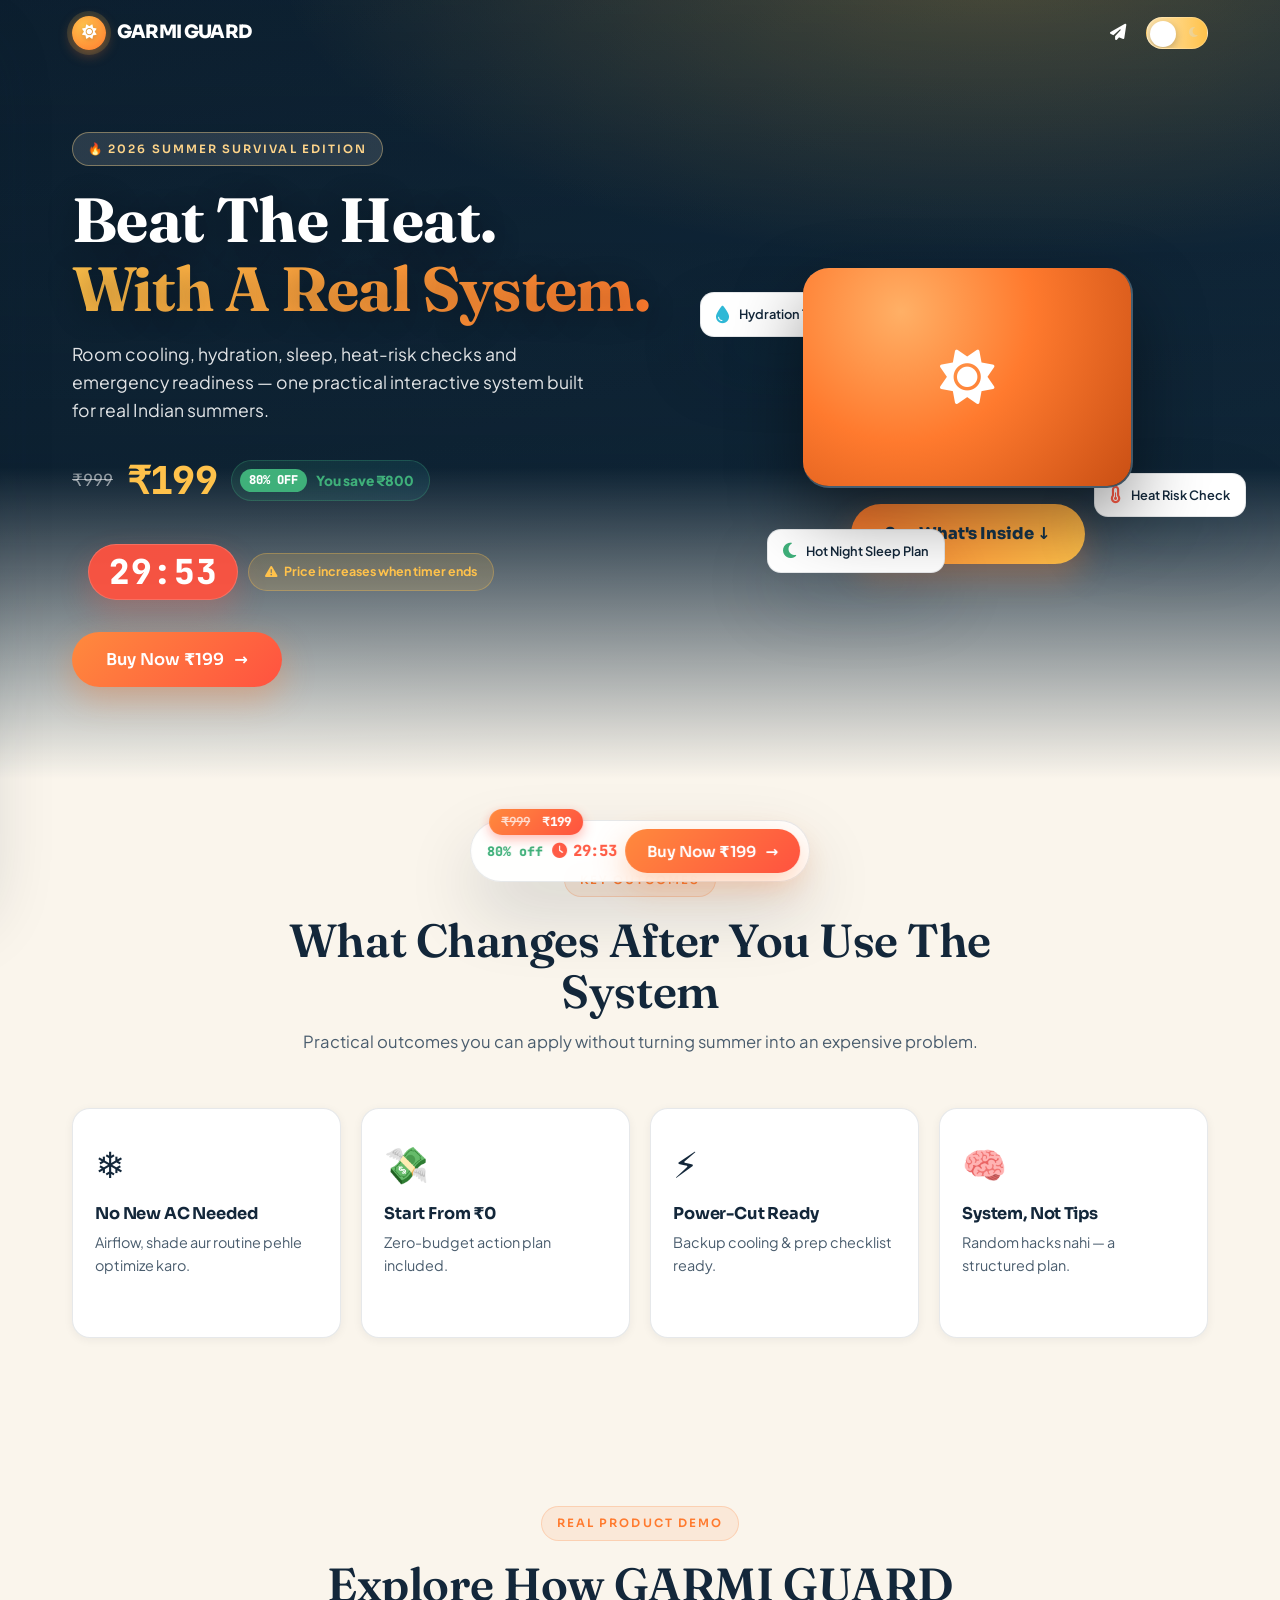
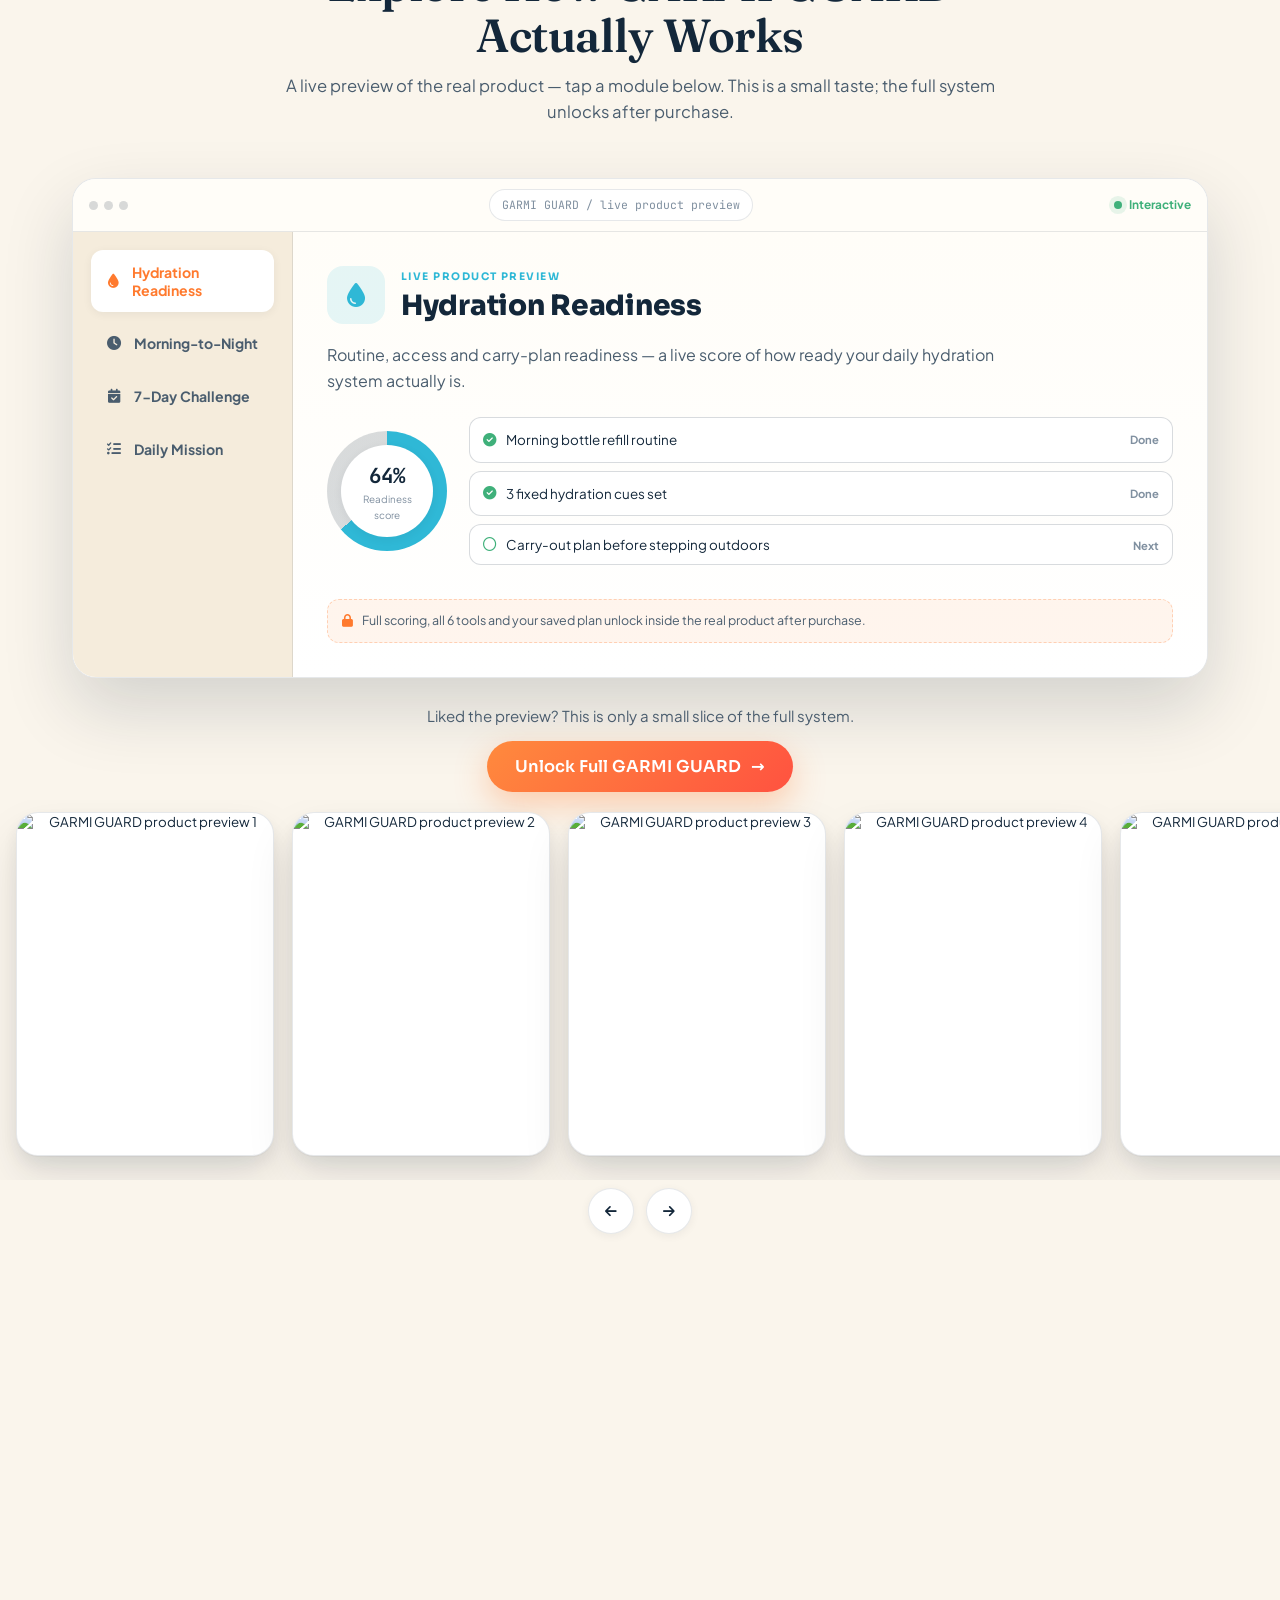
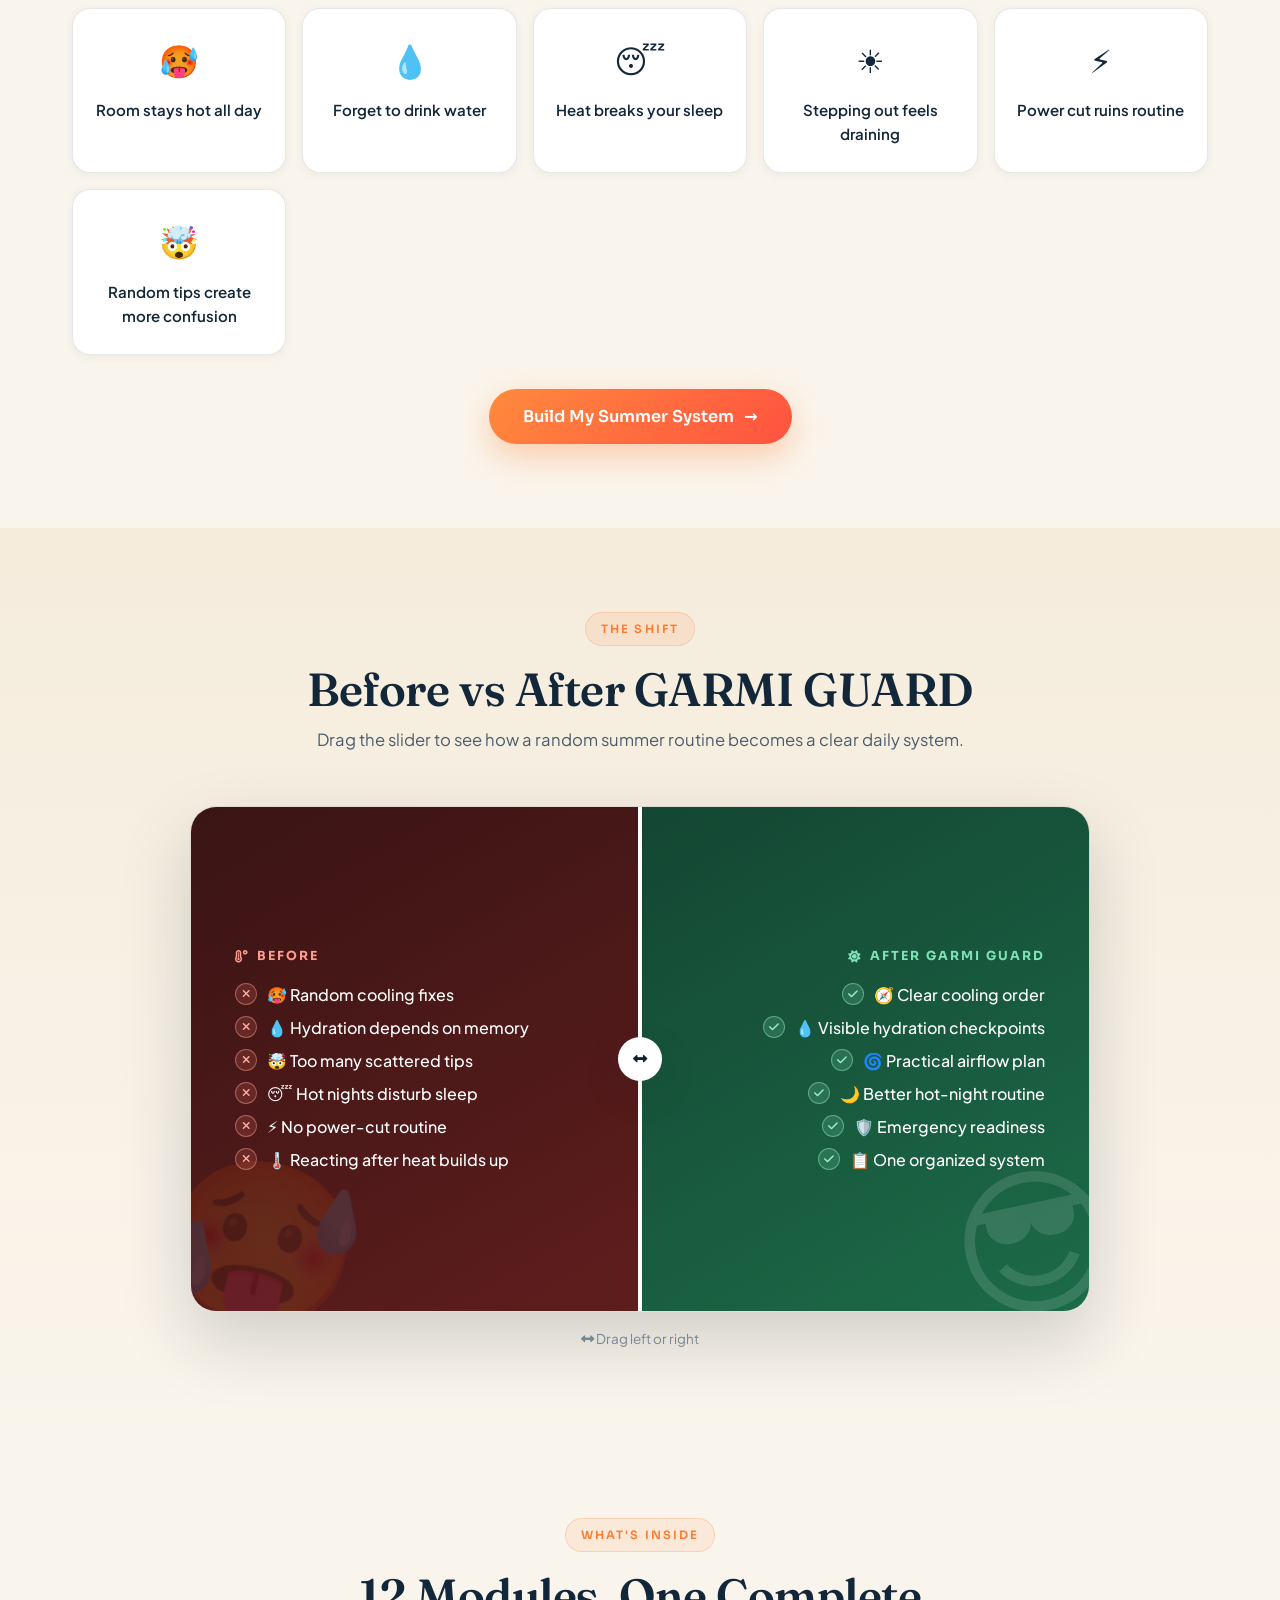
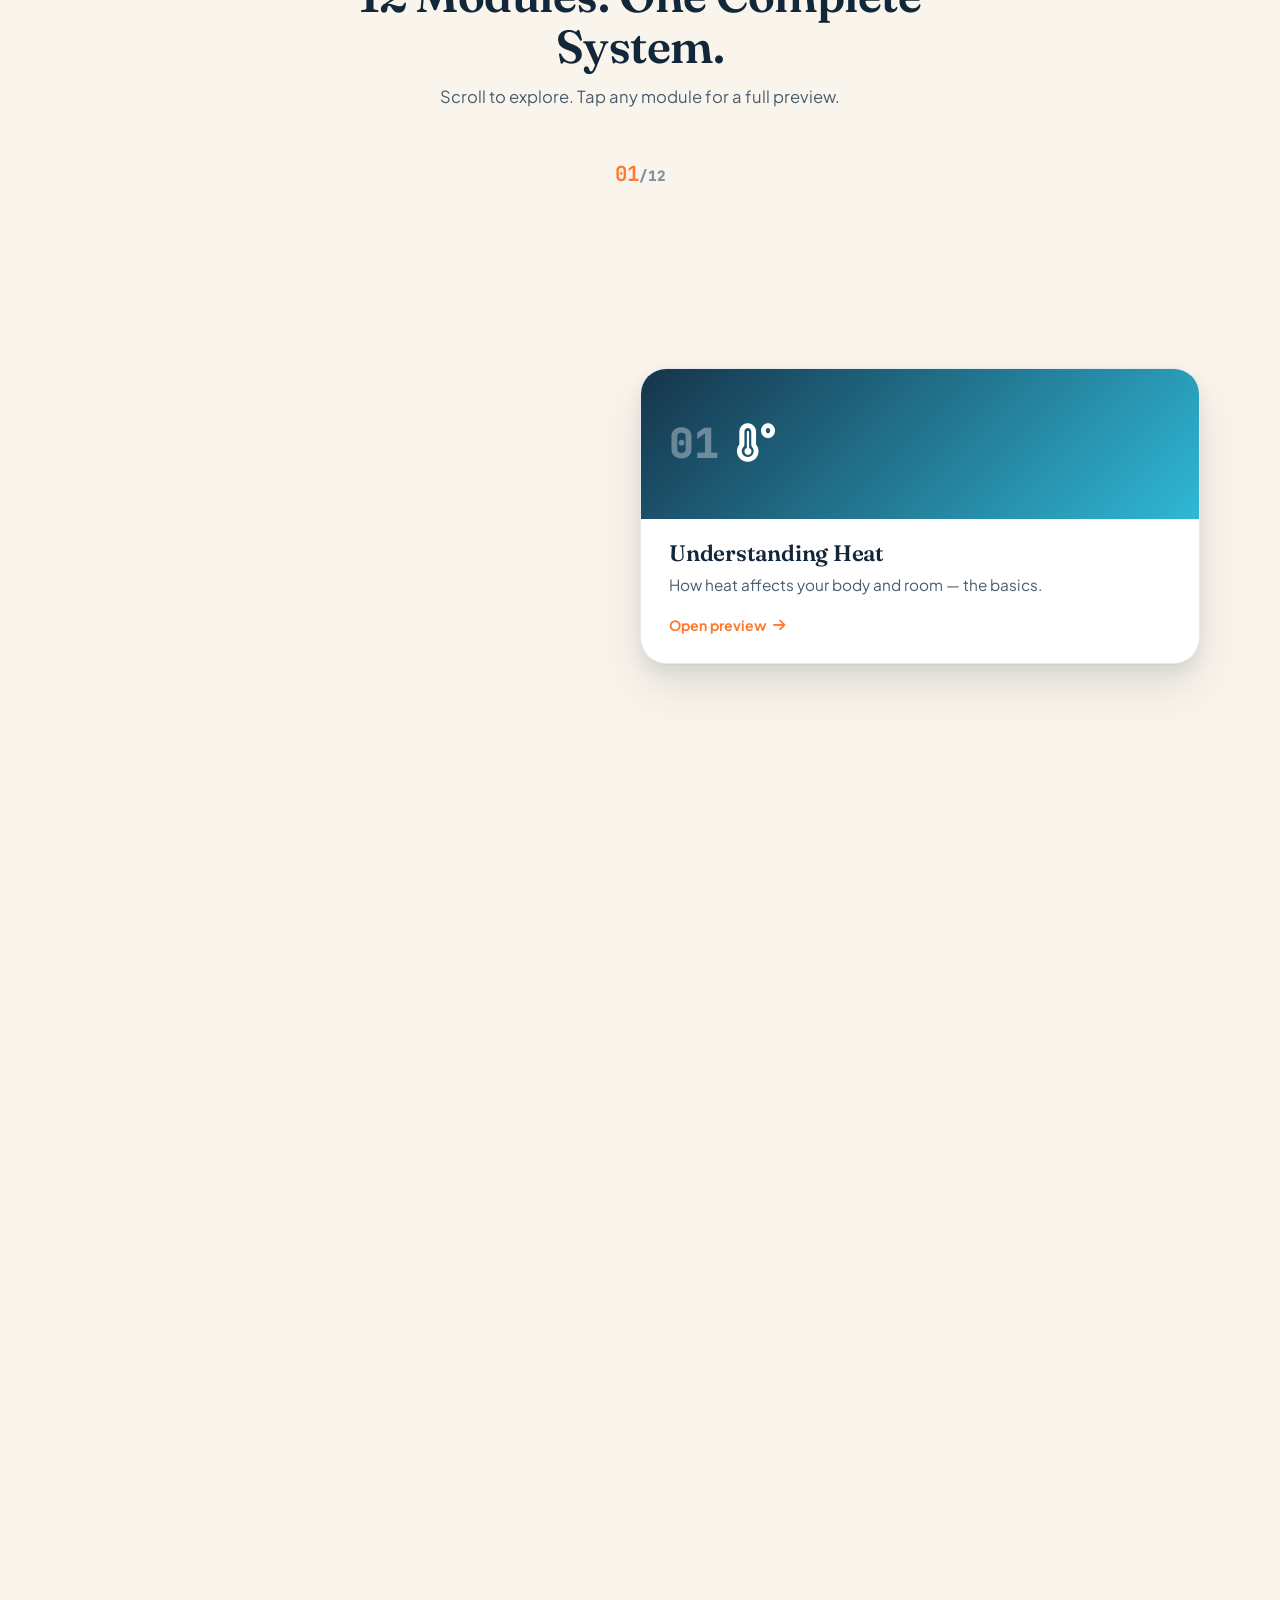
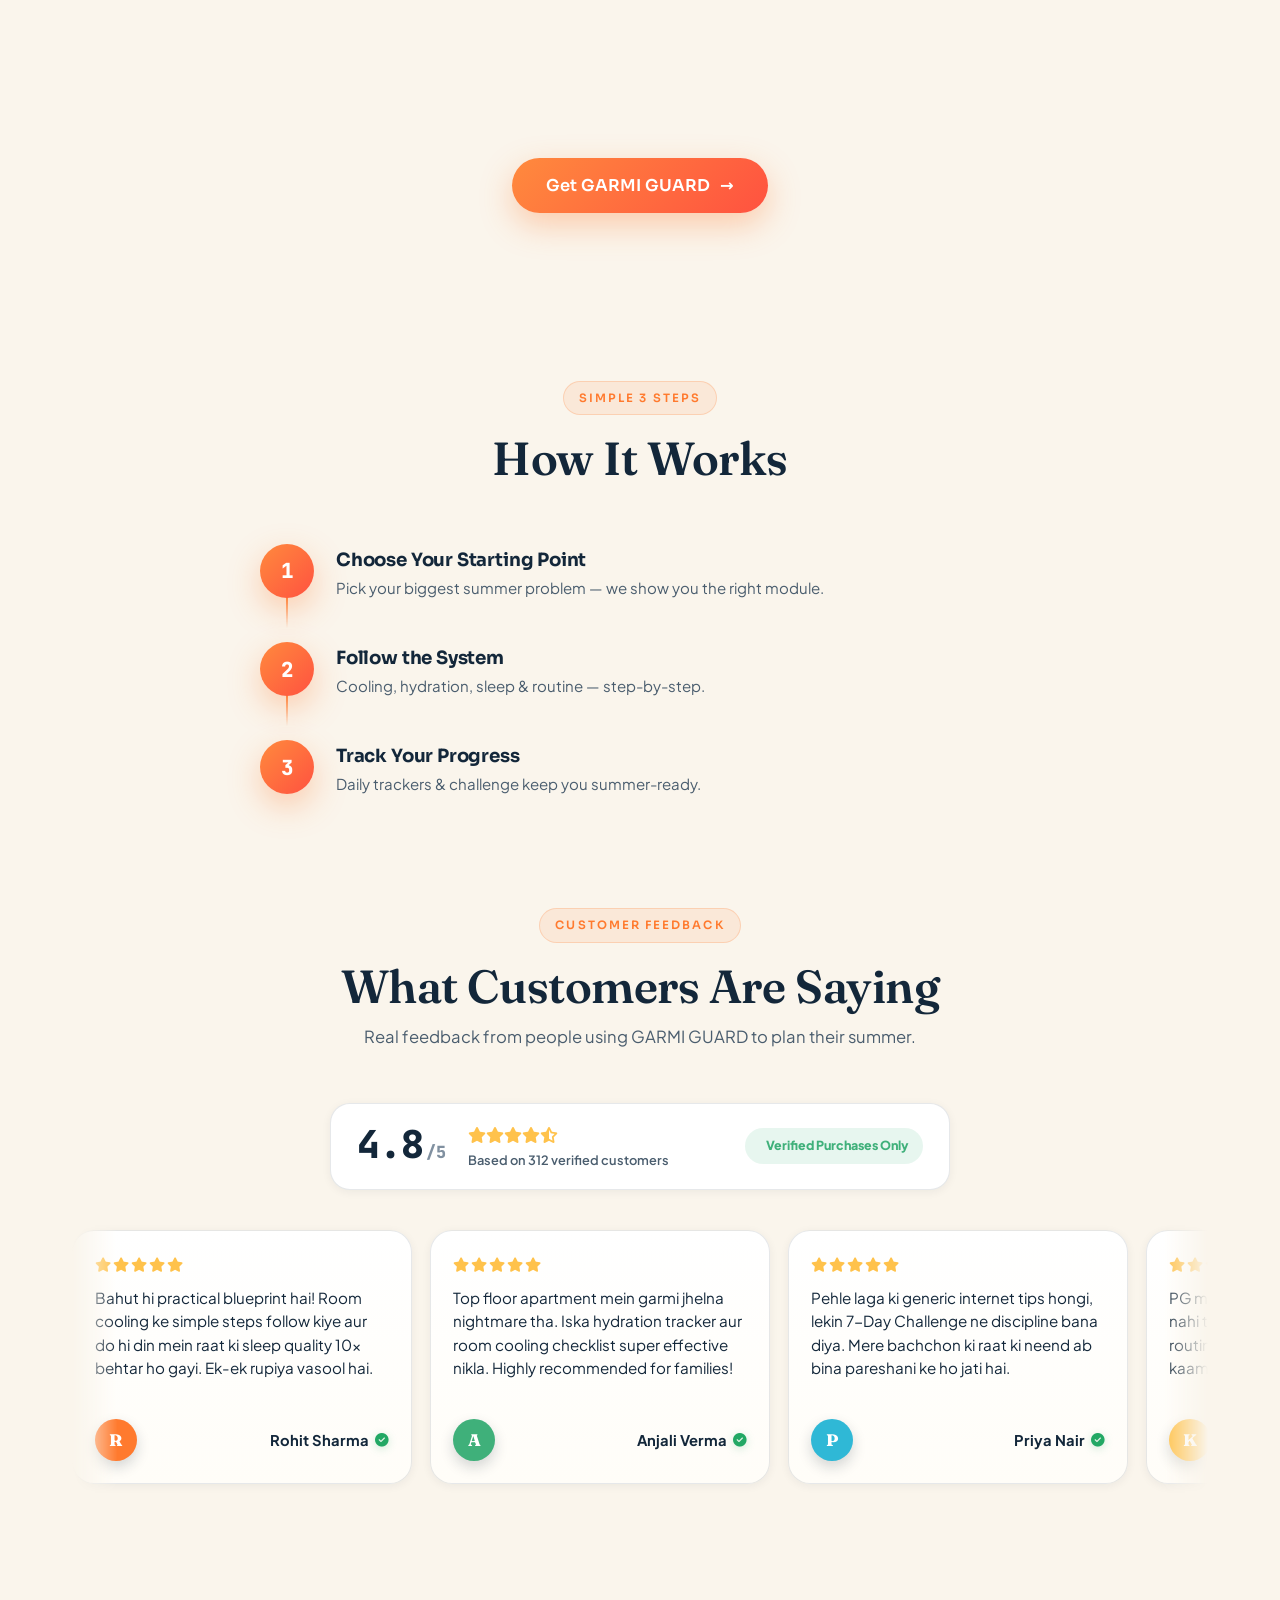
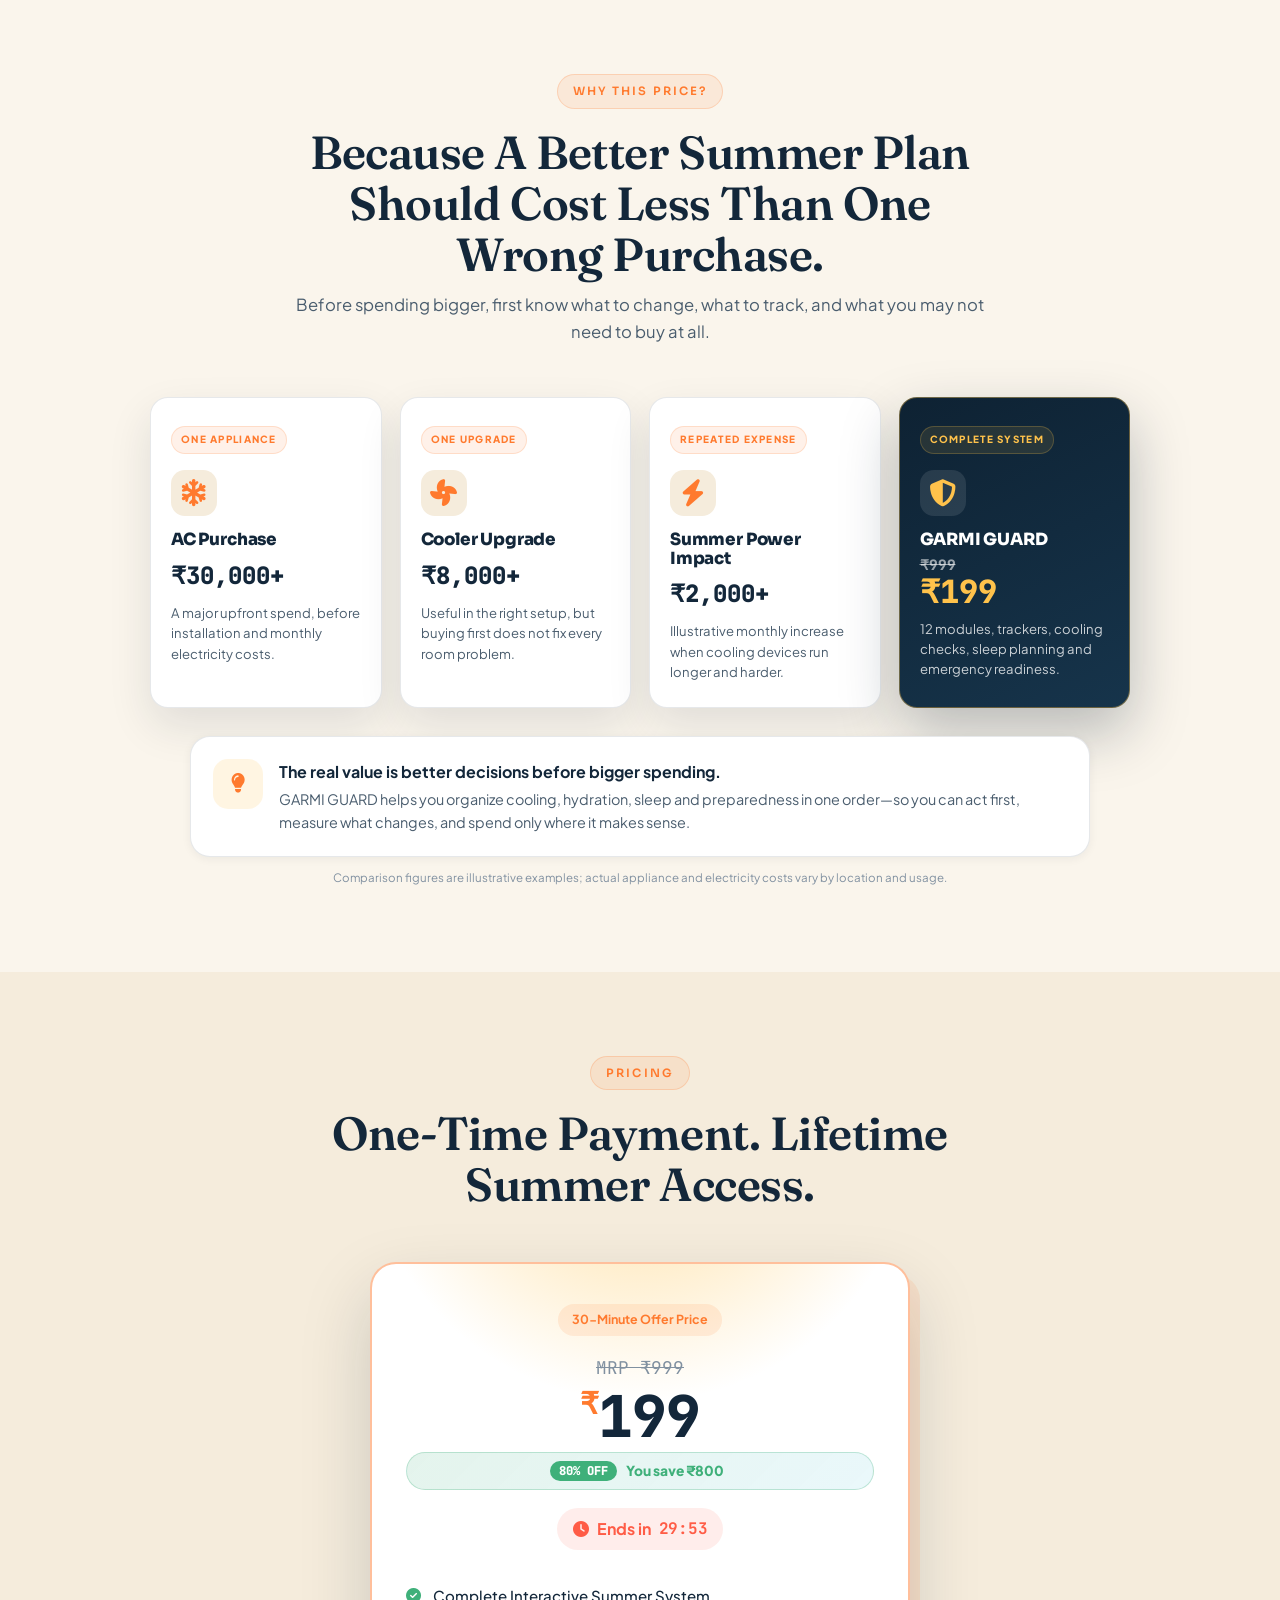
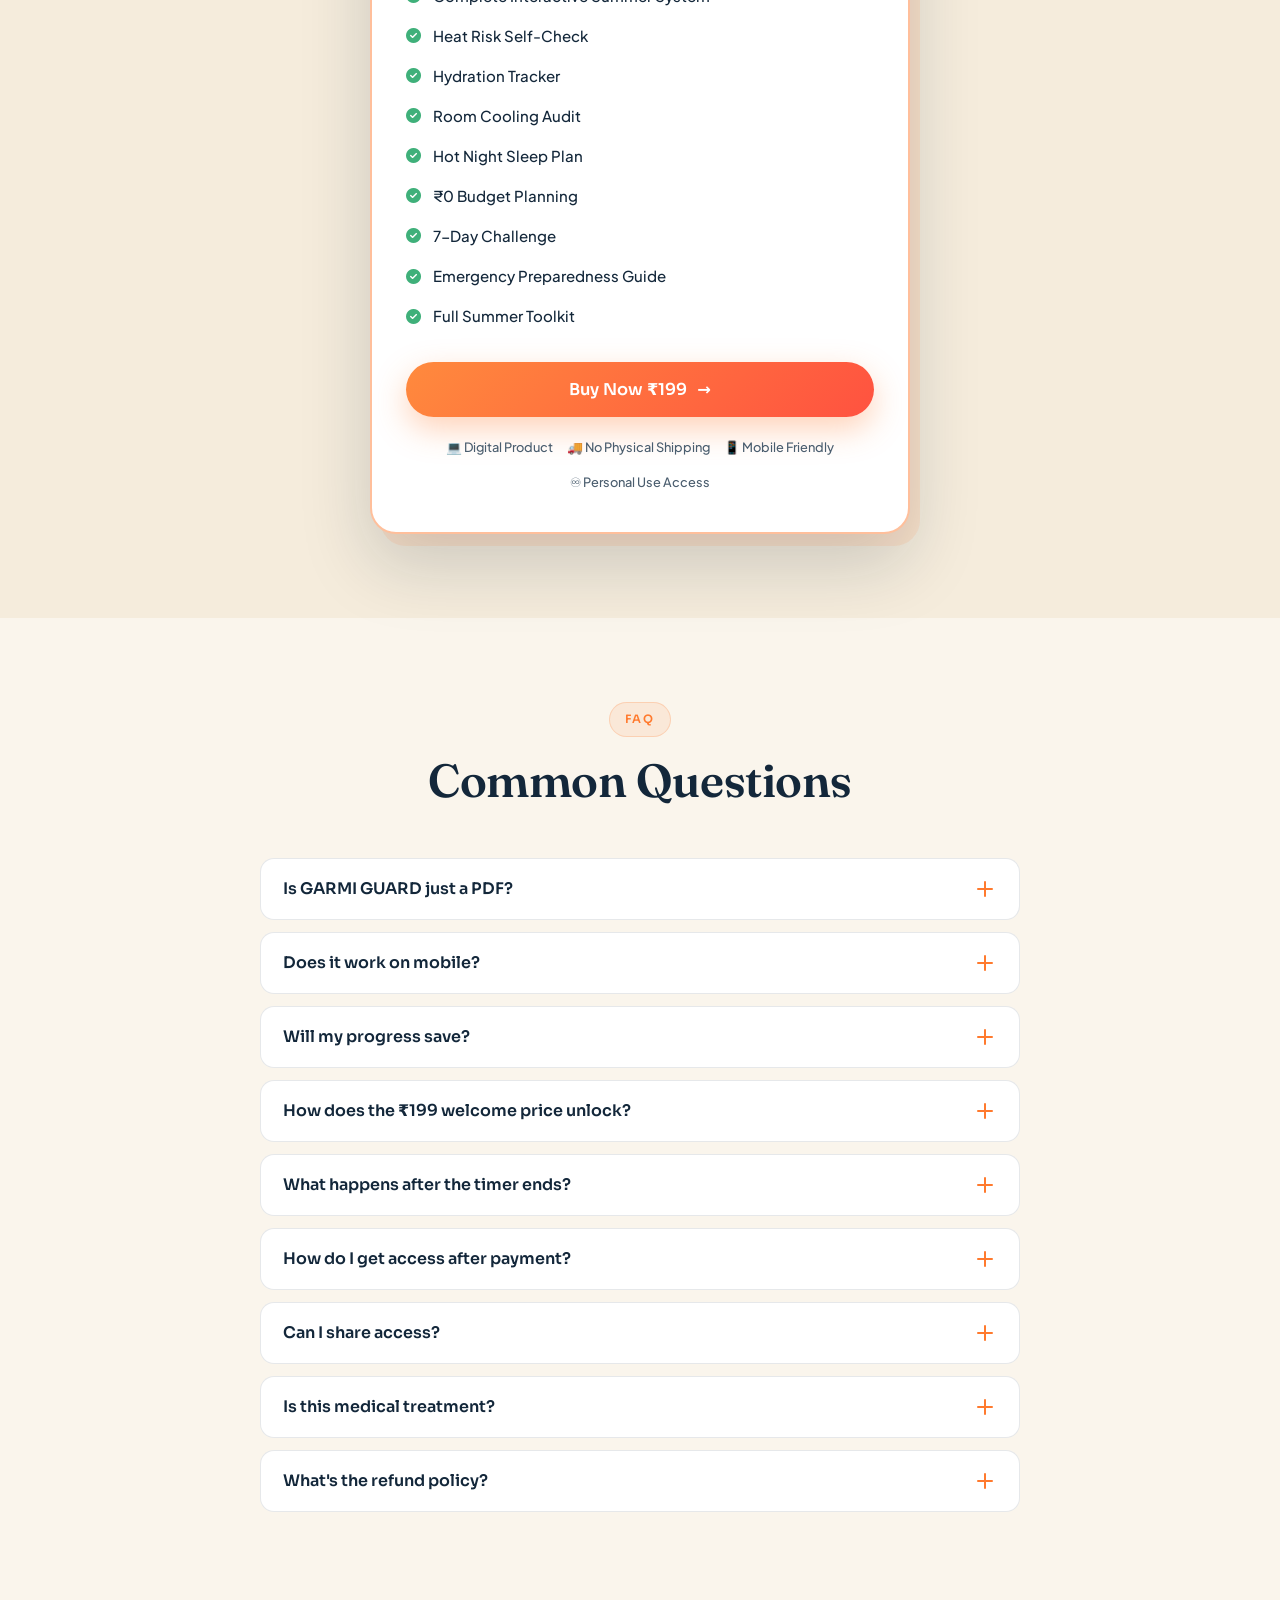
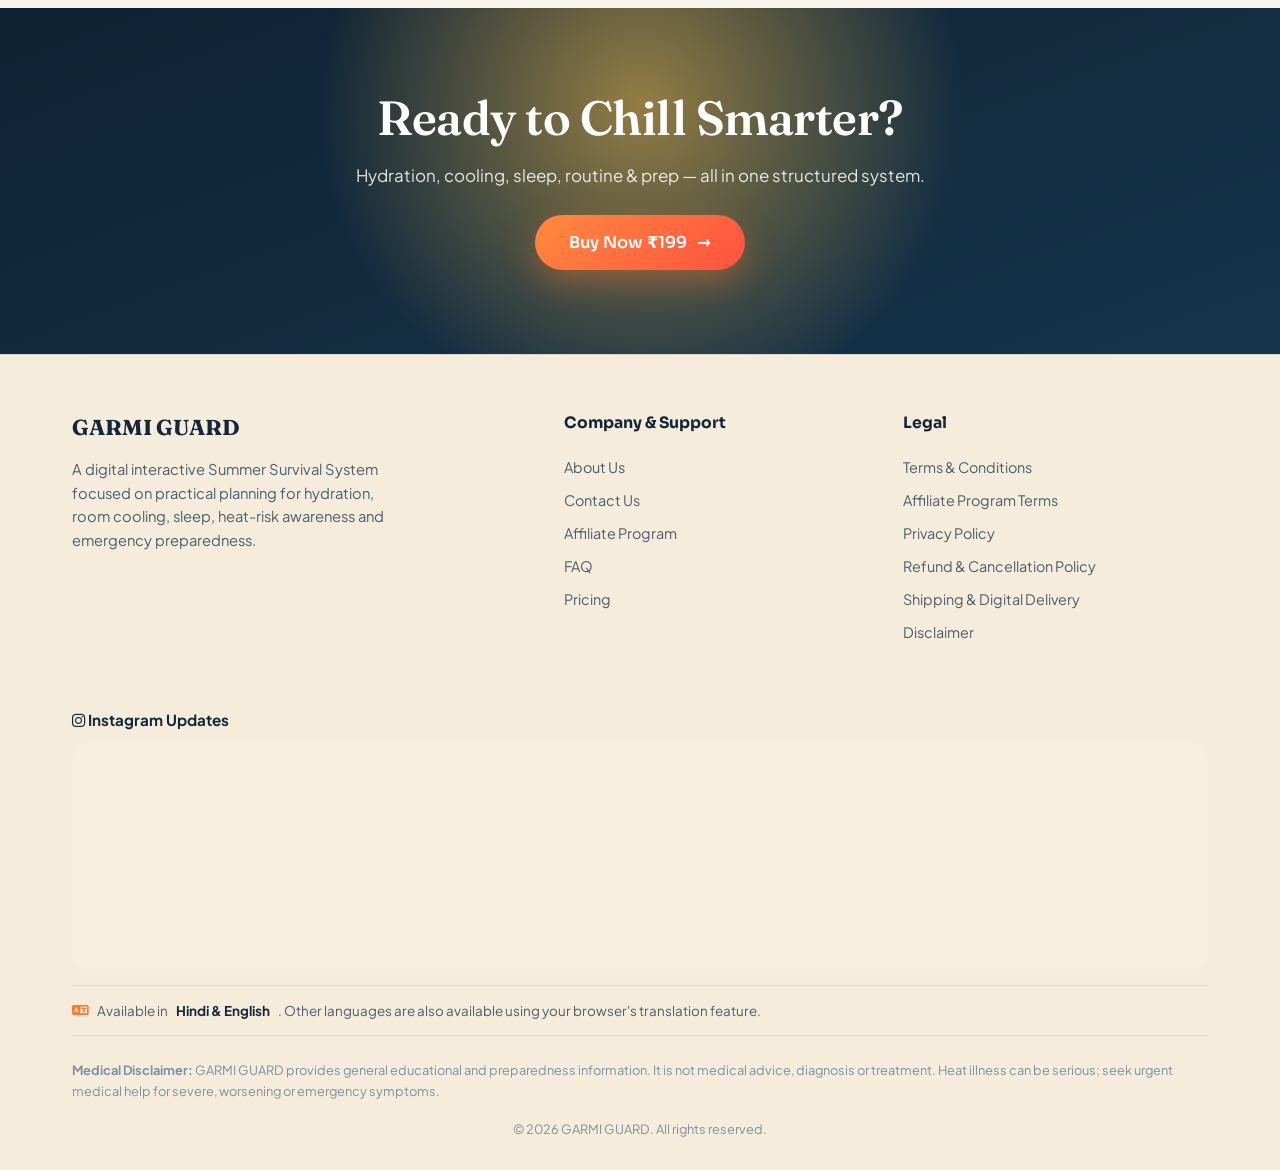
==== commit d407dc51: "Add files via upload" ====
--- a/index.html
+++ b/index.html
@@ -8,6 +8,9 @@
 <meta content="GARMI GUARD is India's interactive Summer Survival System — hydration planning, room cooling guidance, hot-night sleep routines, heat-risk self-checks, emergency preparedness and daily trackers, built for Indian summers. Available in Hindi &amp; English." name="description"/>
 <link rel="icon" href="data:image/svg+xml,%3Csvg xmlns='http://www.w3.org/2000/svg' viewBox='0 0 64 64'%3E%3Ccircle cx='32' cy='32' r='30' fill='%230E2233'/%3E%3Ccircle cx='32' cy='32' r='15' fill='%23FF7A2E'/%3E%3Cg stroke='%23FFC24B' stroke-width='5' stroke-linecap='round'%3E%3Cline x1='32' y1='4' x2='32' y2='14'/%3E%3Cline x1='32' y1='50' x2='32' y2='60'/%3E%3Cline x1='4' y1='32' x2='14' y2='32'/%3E%3Cline x1='50' y1='32' x2='60' y2='32'/%3E%3Cline x1='12' y1='12' x2='19' y2='19'/%3E%3Cline x1='45' y1='45' x2='52' y2='52'/%3E%3Cline x1='52' y1='12' x2='45' y2='19'/%3E%3Cline x1='19' y1='45' x2='12' y2='52'/%3E%3C/g%3E%3C/svg%3E" type="image/svg+xml"/>
 <link rel="apple-touch-icon" href="data:image/svg+xml,%3Csvg xmlns='http://www.w3.org/2000/svg' viewBox='0 0 64 64'%3E%3Crect width='64' height='64' rx='14' fill='%230E2233'/%3E%3Ccircle cx='32' cy='32' r='15' fill='%23FF7A2E'/%3E%3Cg stroke='%23FFC24B' stroke-width='5' stroke-linecap='round'%3E%3Cline x1='32' y1='8' x2='32' y2='16'/%3E%3Cline x1='32' y1='48' x2='32' y2='56'/%3E%3Cline x1='8' y1='32' x2='16' y2='32'/%3E%3Cline x1='48' y1='32' x2='56' y2='32'/%3E%3C/g%3E%3C/svg%3E"/>
+
+<script src="https://checkout.razorpay.com/v1/checkout.js"></script>
+
 <script>
 (function () {
   try {
@@ -3784,5 +3787,6 @@
 </script>
 
 
+
 </body>
 </html>
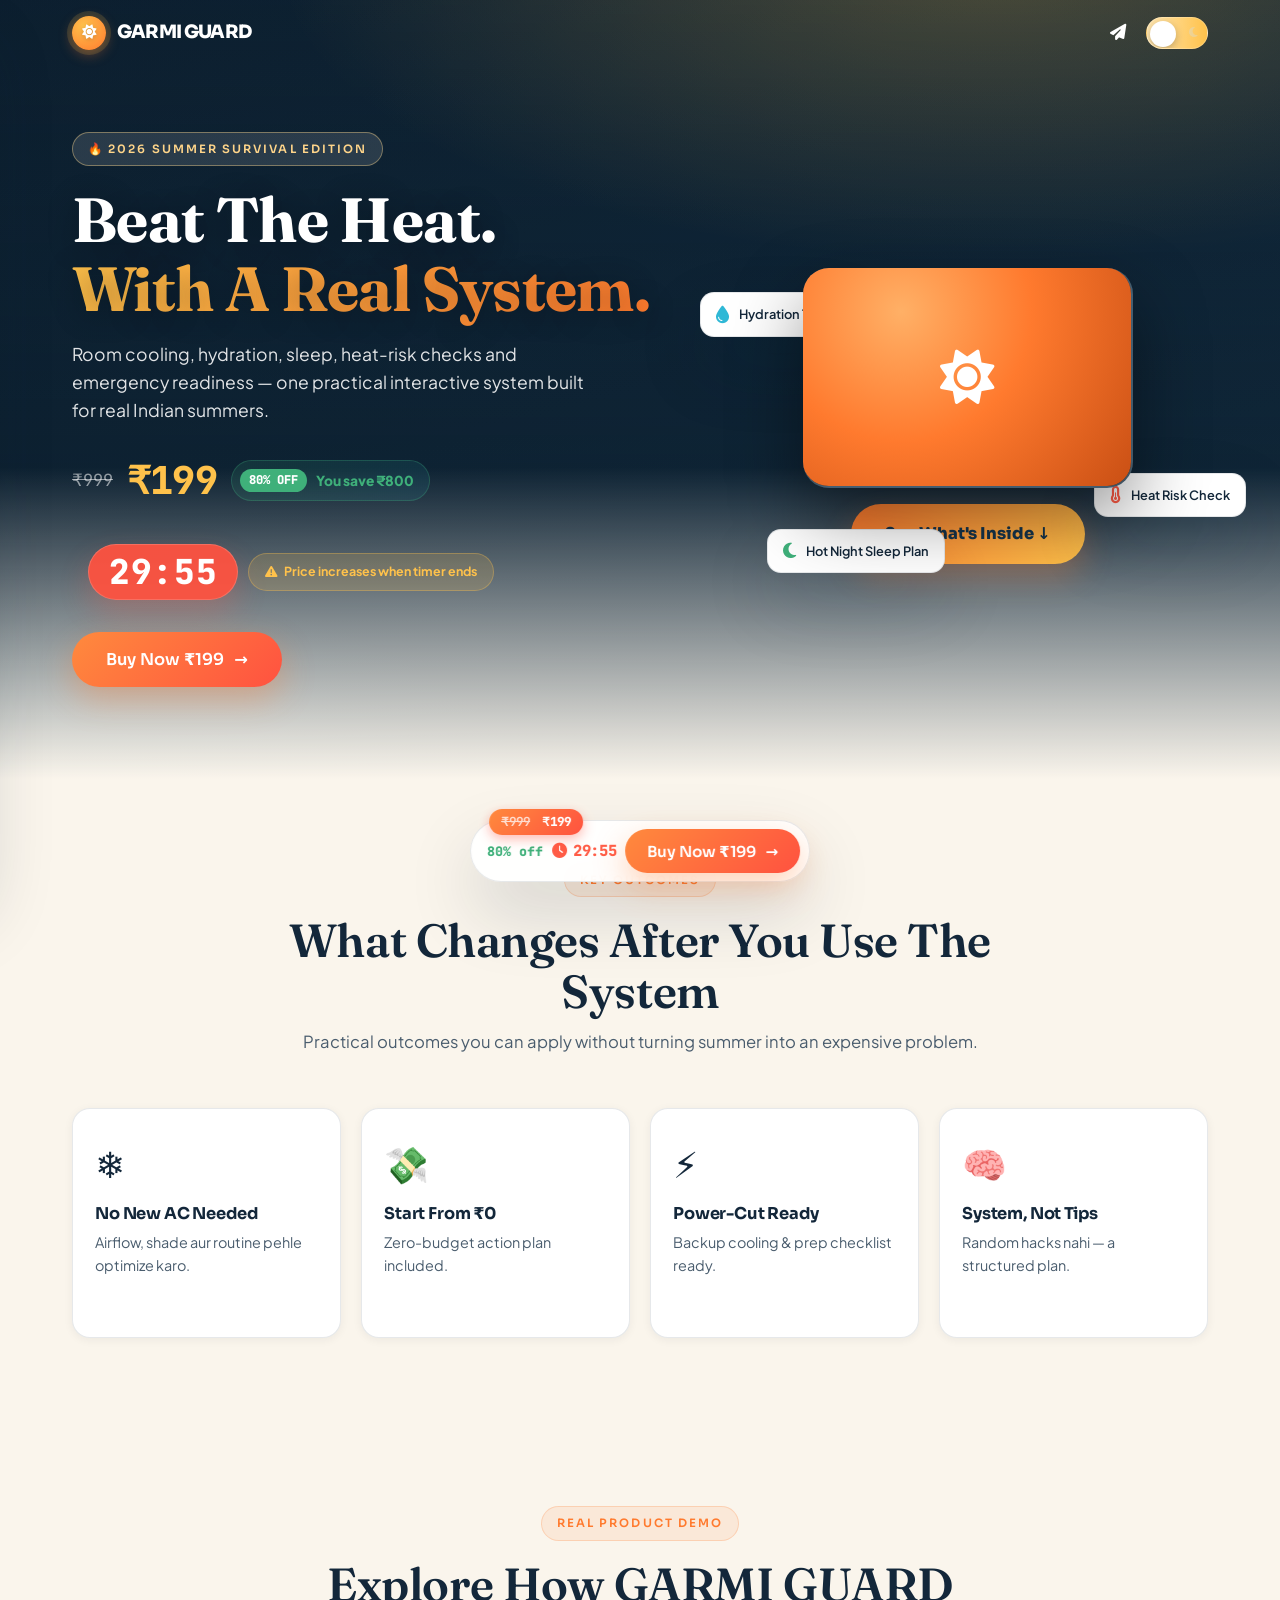
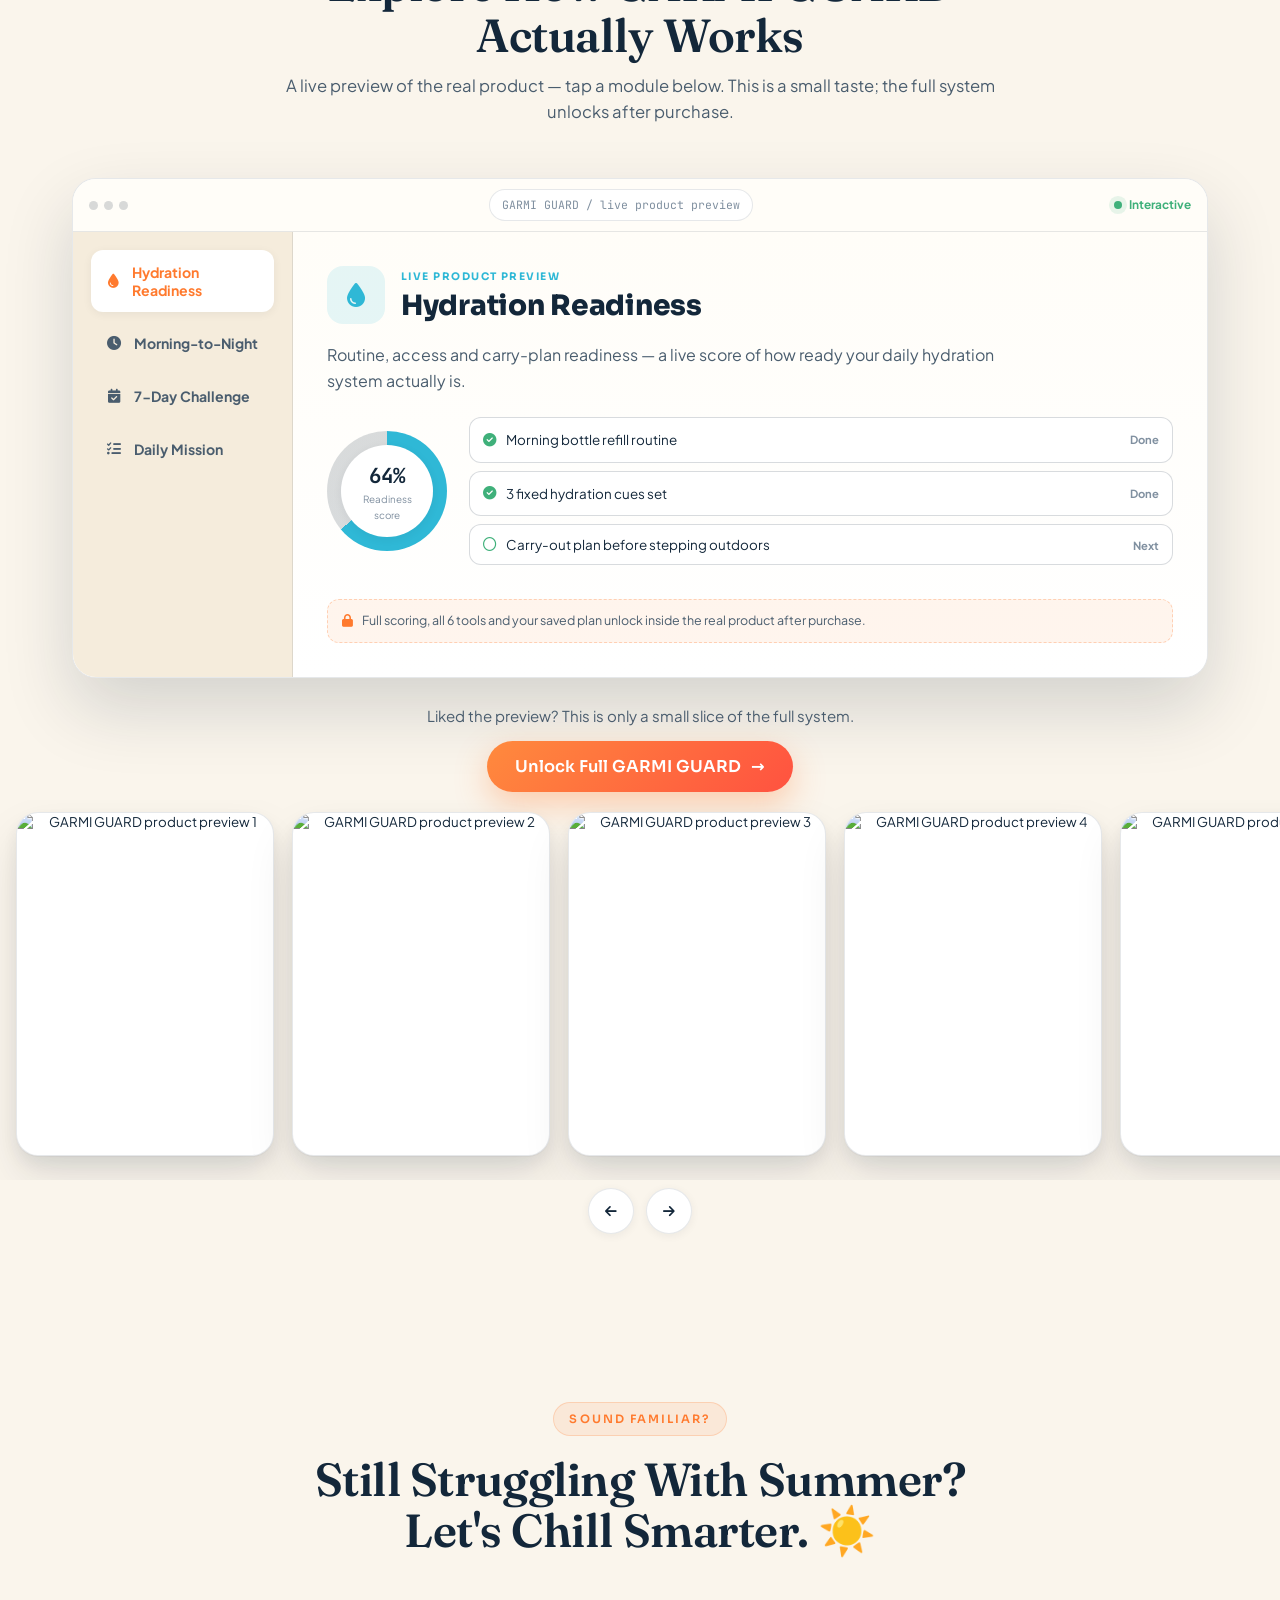
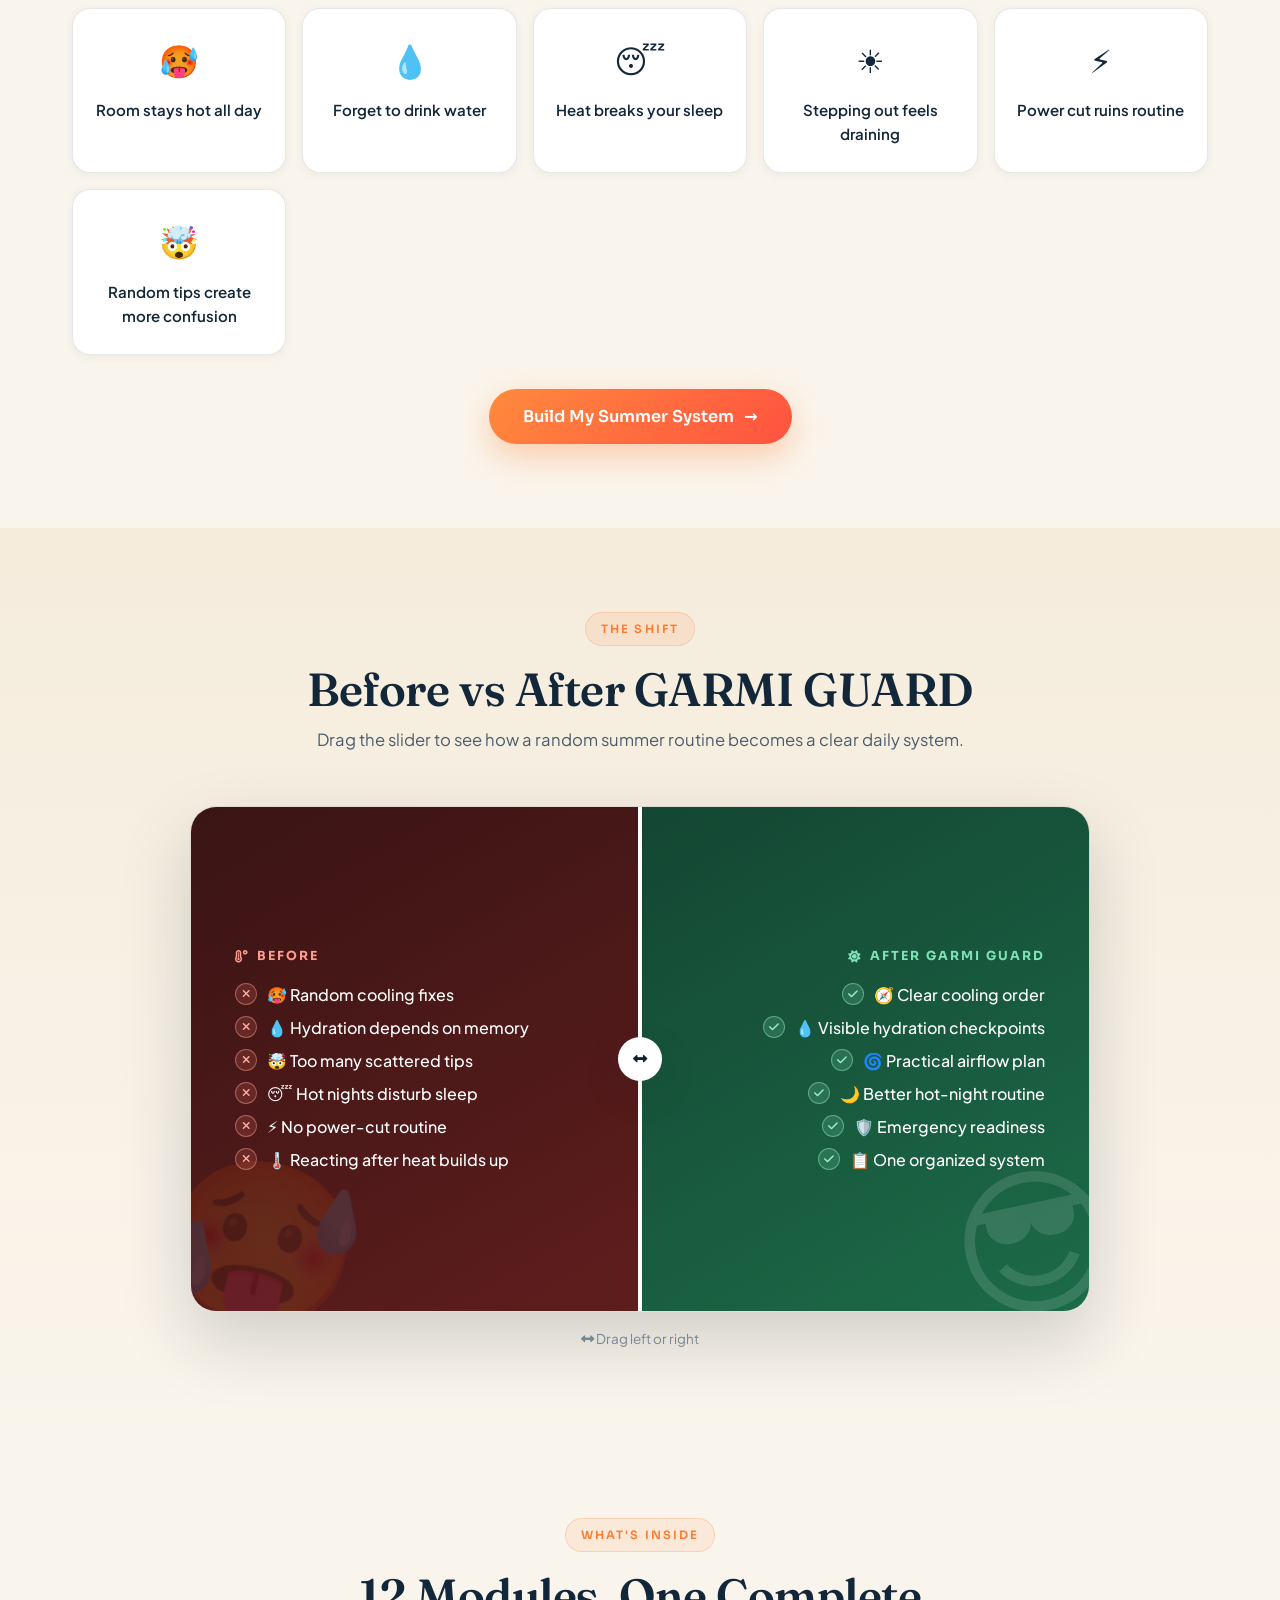
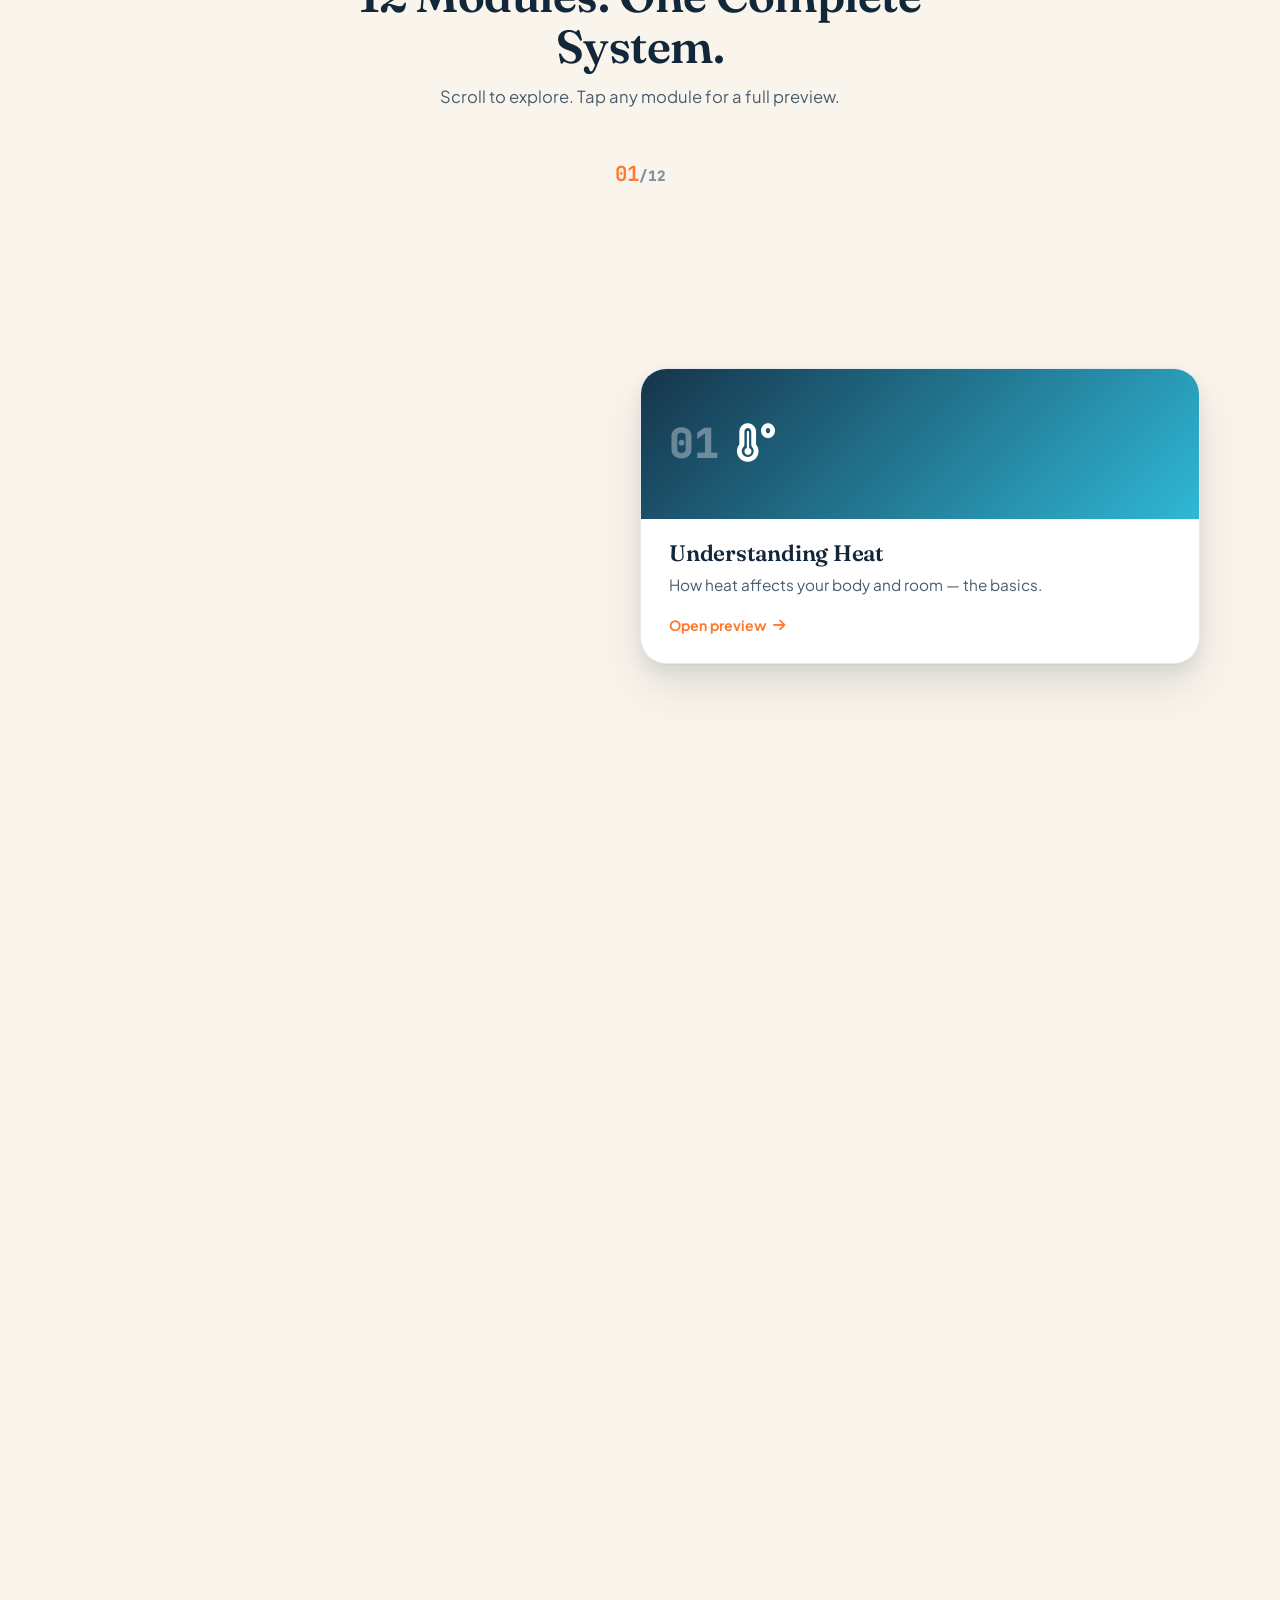
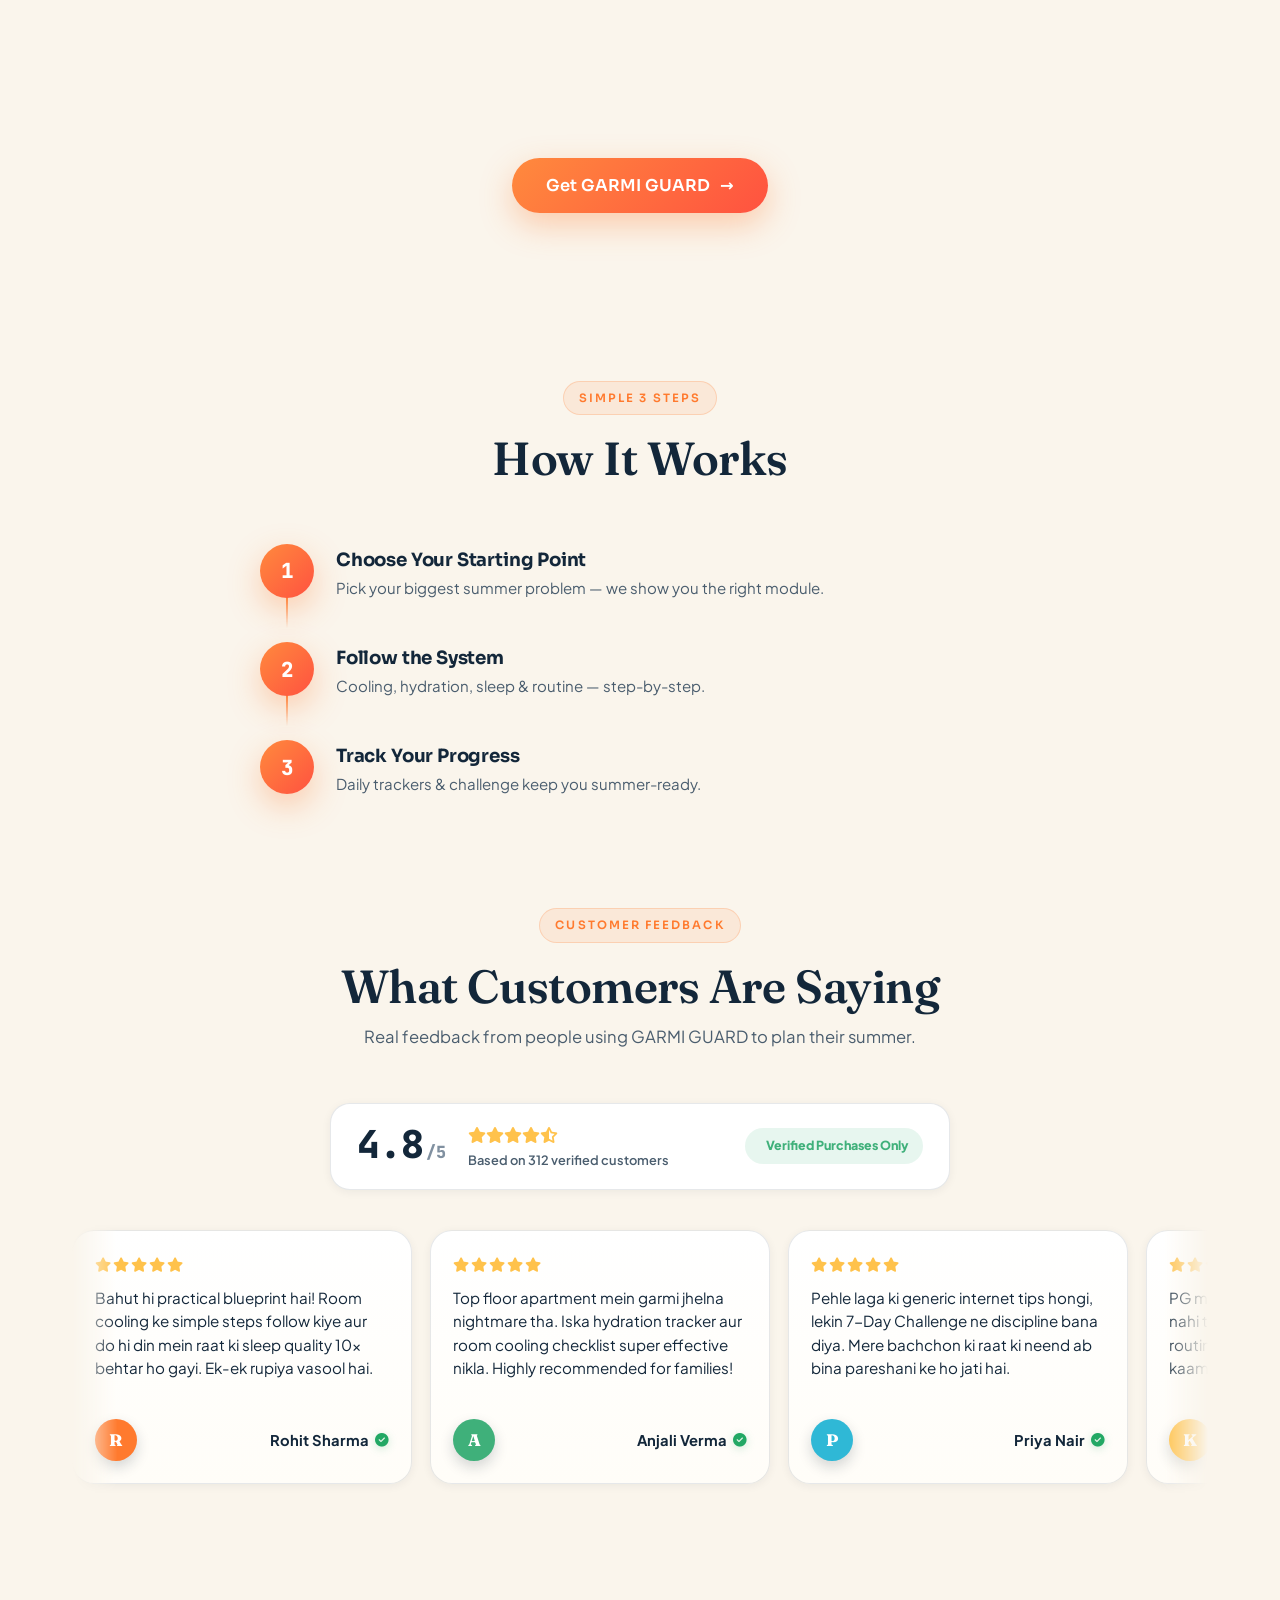
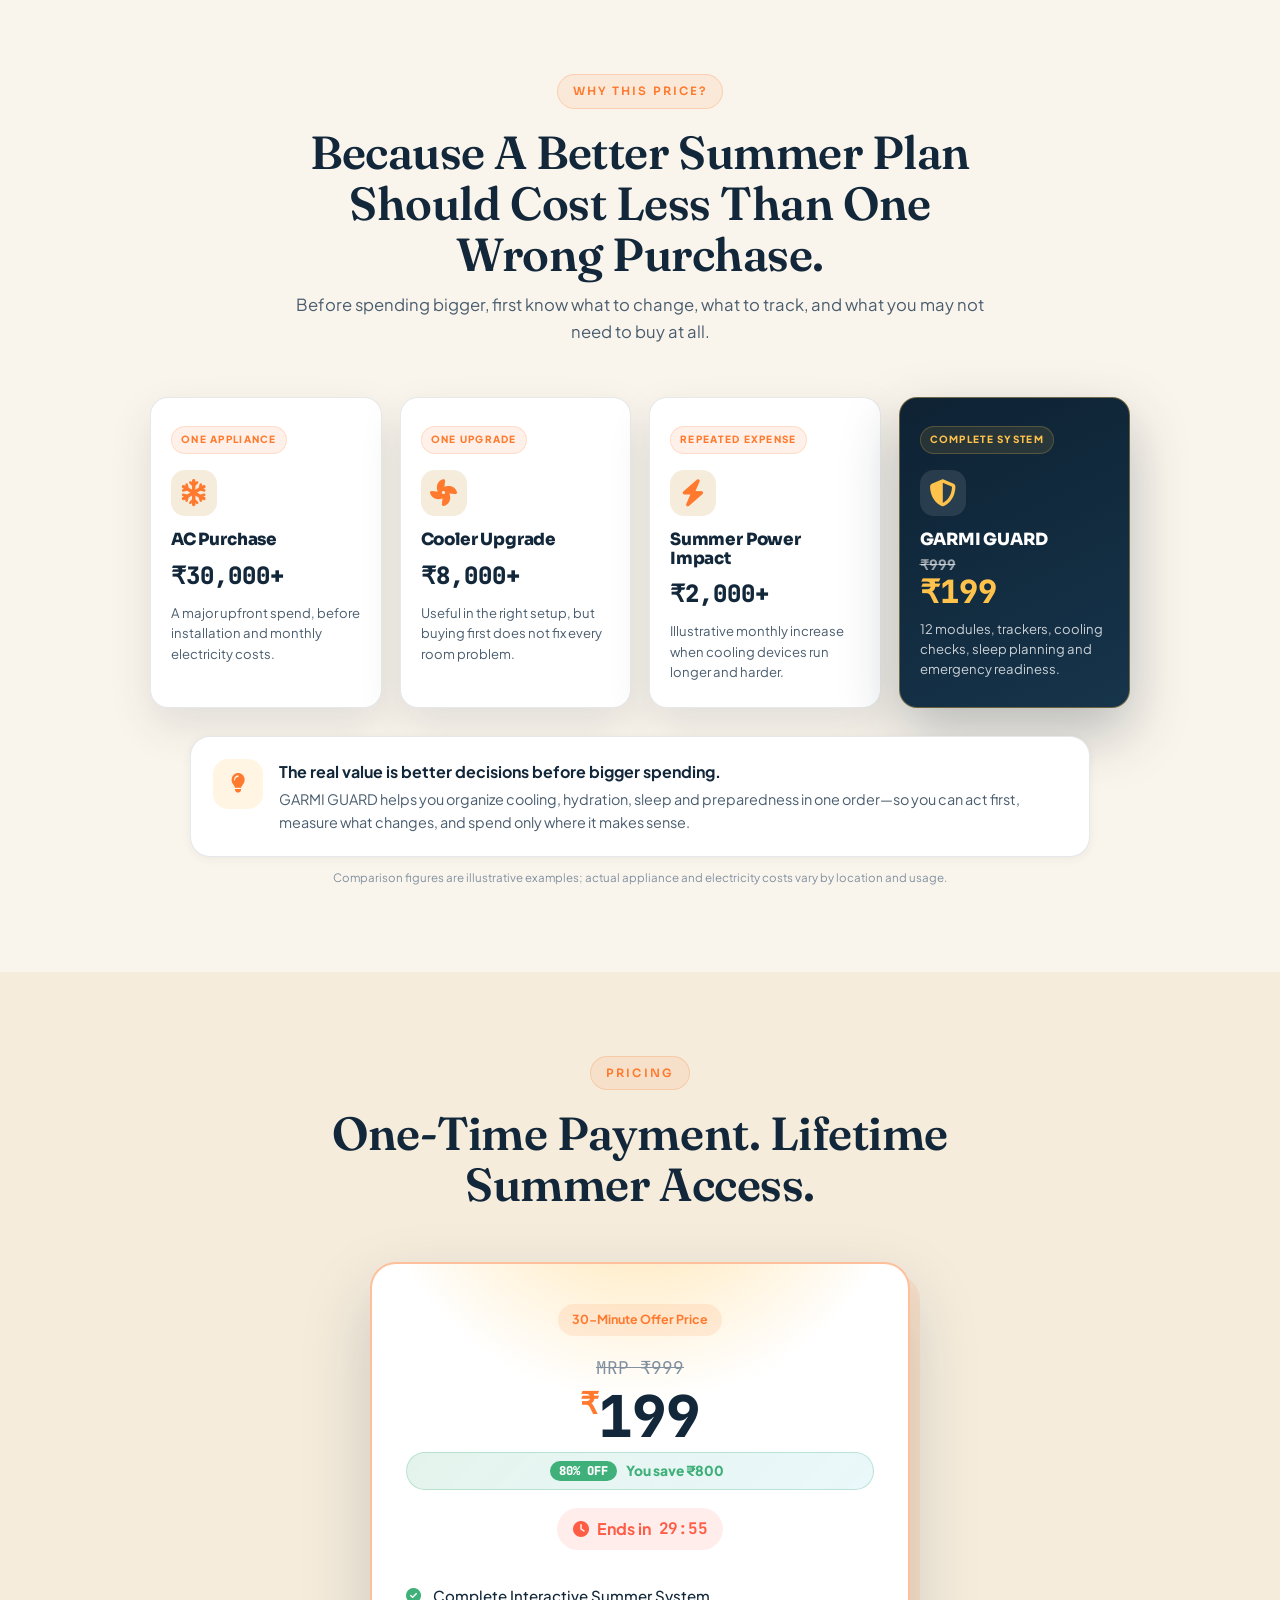
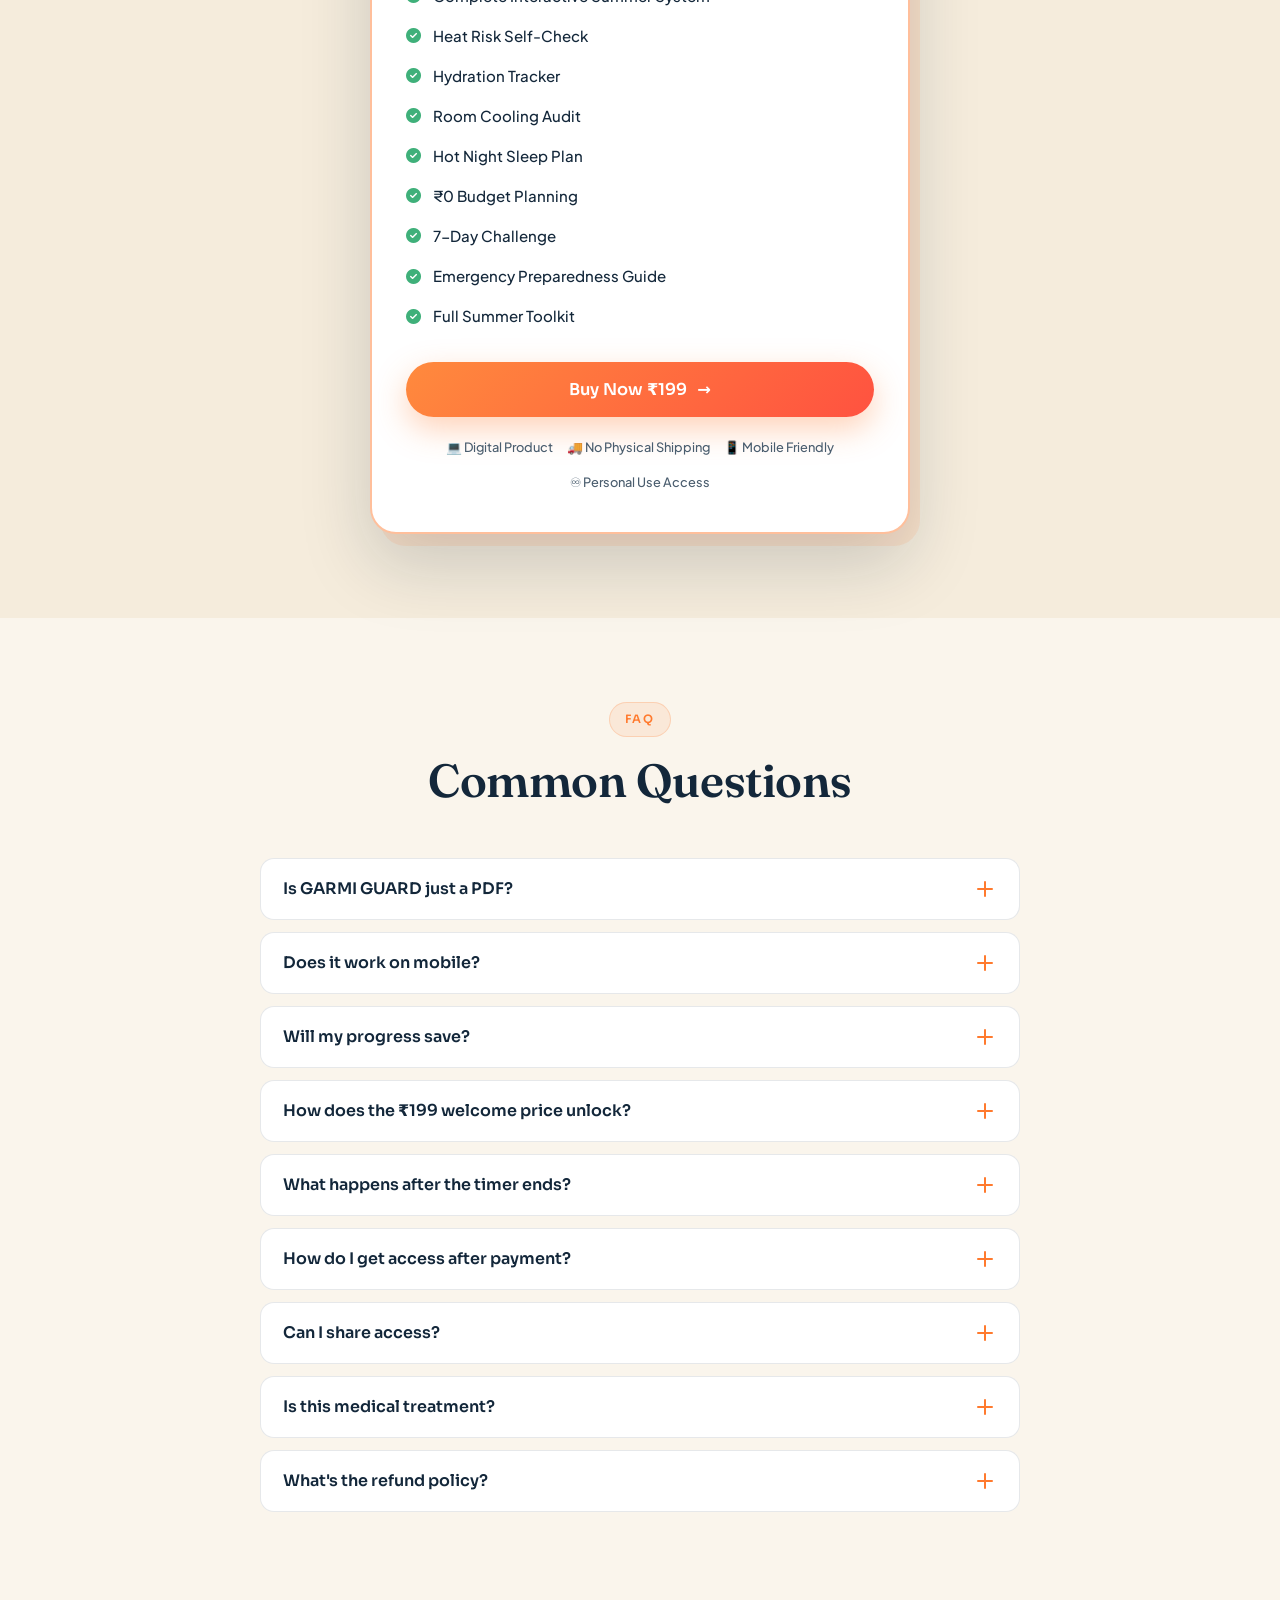
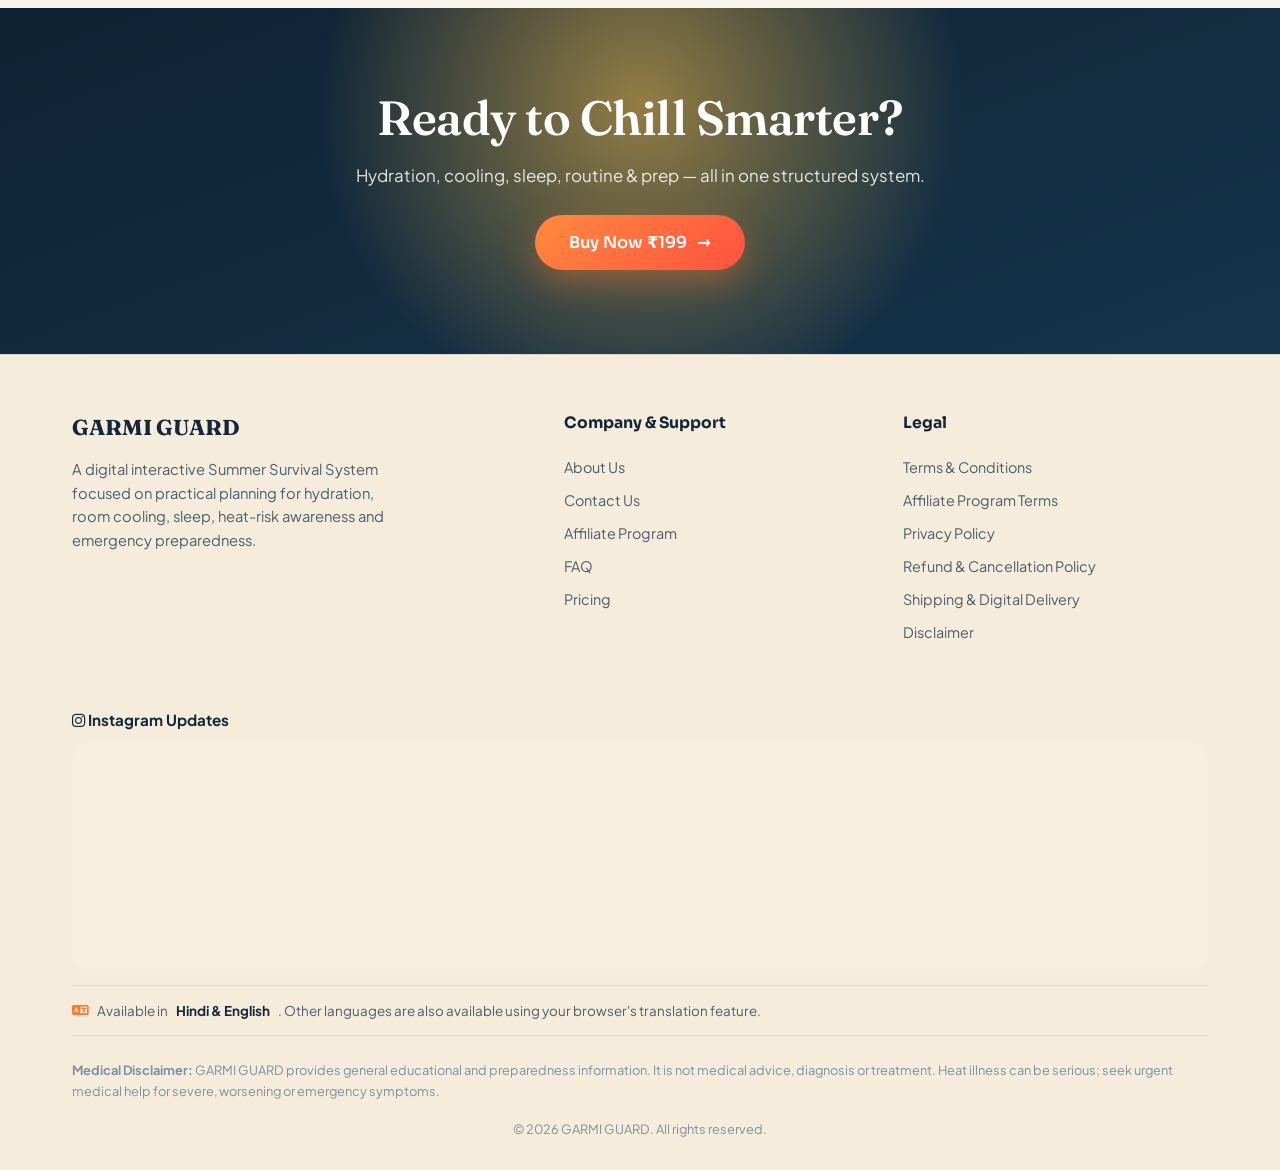
==== commit 5f3bd0c1: "Add files via upload" ====
--- a/index.html
+++ b/index.html
@@ -2274,7 +2274,7 @@
 })();
 
 const CHECKOUT_CONFIG = Object.freeze({
-  paymentScriptUrl: "https://script.google.com/macros/s/AKfycbx-UD5VrokbvxfUg5ztaRhHDy4AXbBNq8y4k51fUpVZWS9WiQyT5mIBI_j-zW5DvoKy/exec", // Deployed Code.gs web-app URL (LEAD -> "Leads" tab, PAYMENT_SUCCESS -> "Payments" tab)
+  paymentScriptUrl: "https://script.google.com/macros/s/AKfycbwAVe6HeYqgIm_9P1DILSC4XIQnJMl9Ks4uNYbNqKaHeiCEvFyTNZac510GFG2r9sL6/exec", // Deployed Code.gs web-app URL (LEAD -> "Leads" tab, PAYMENT_SUCCESS -> "Payments" tab)
   workerBaseUrl: "https://garmiguardpayments.ankurkatel2.workers.dev", // Deployed Cloudflare Worker base URL (see worker.js) — no trailing slash
   razorpayKeyId: "rzp_live_TI9aRoRIPKIwOu", // Razorpay Key ID — this is PUBLIC/publishable, safe on the frontend. Never put the Key Secret here.
   payeeName: "Garmi Guard",
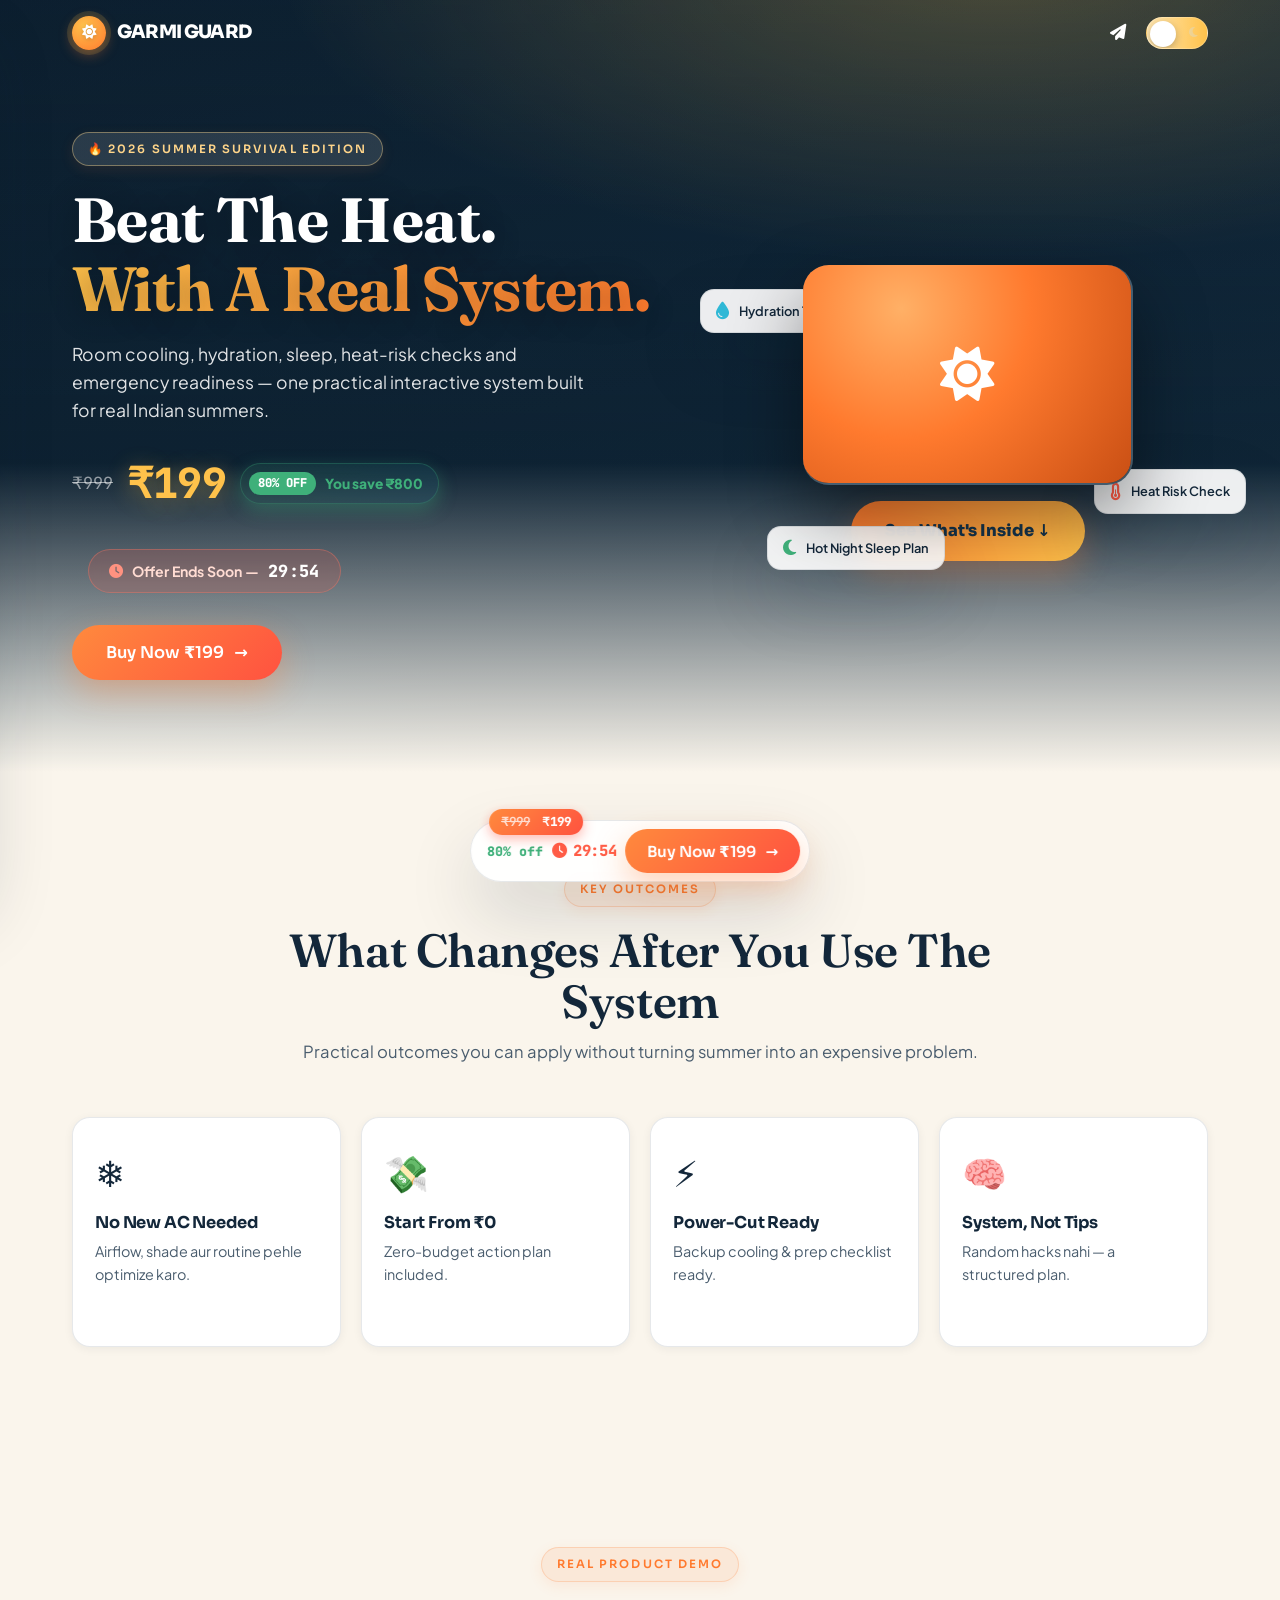
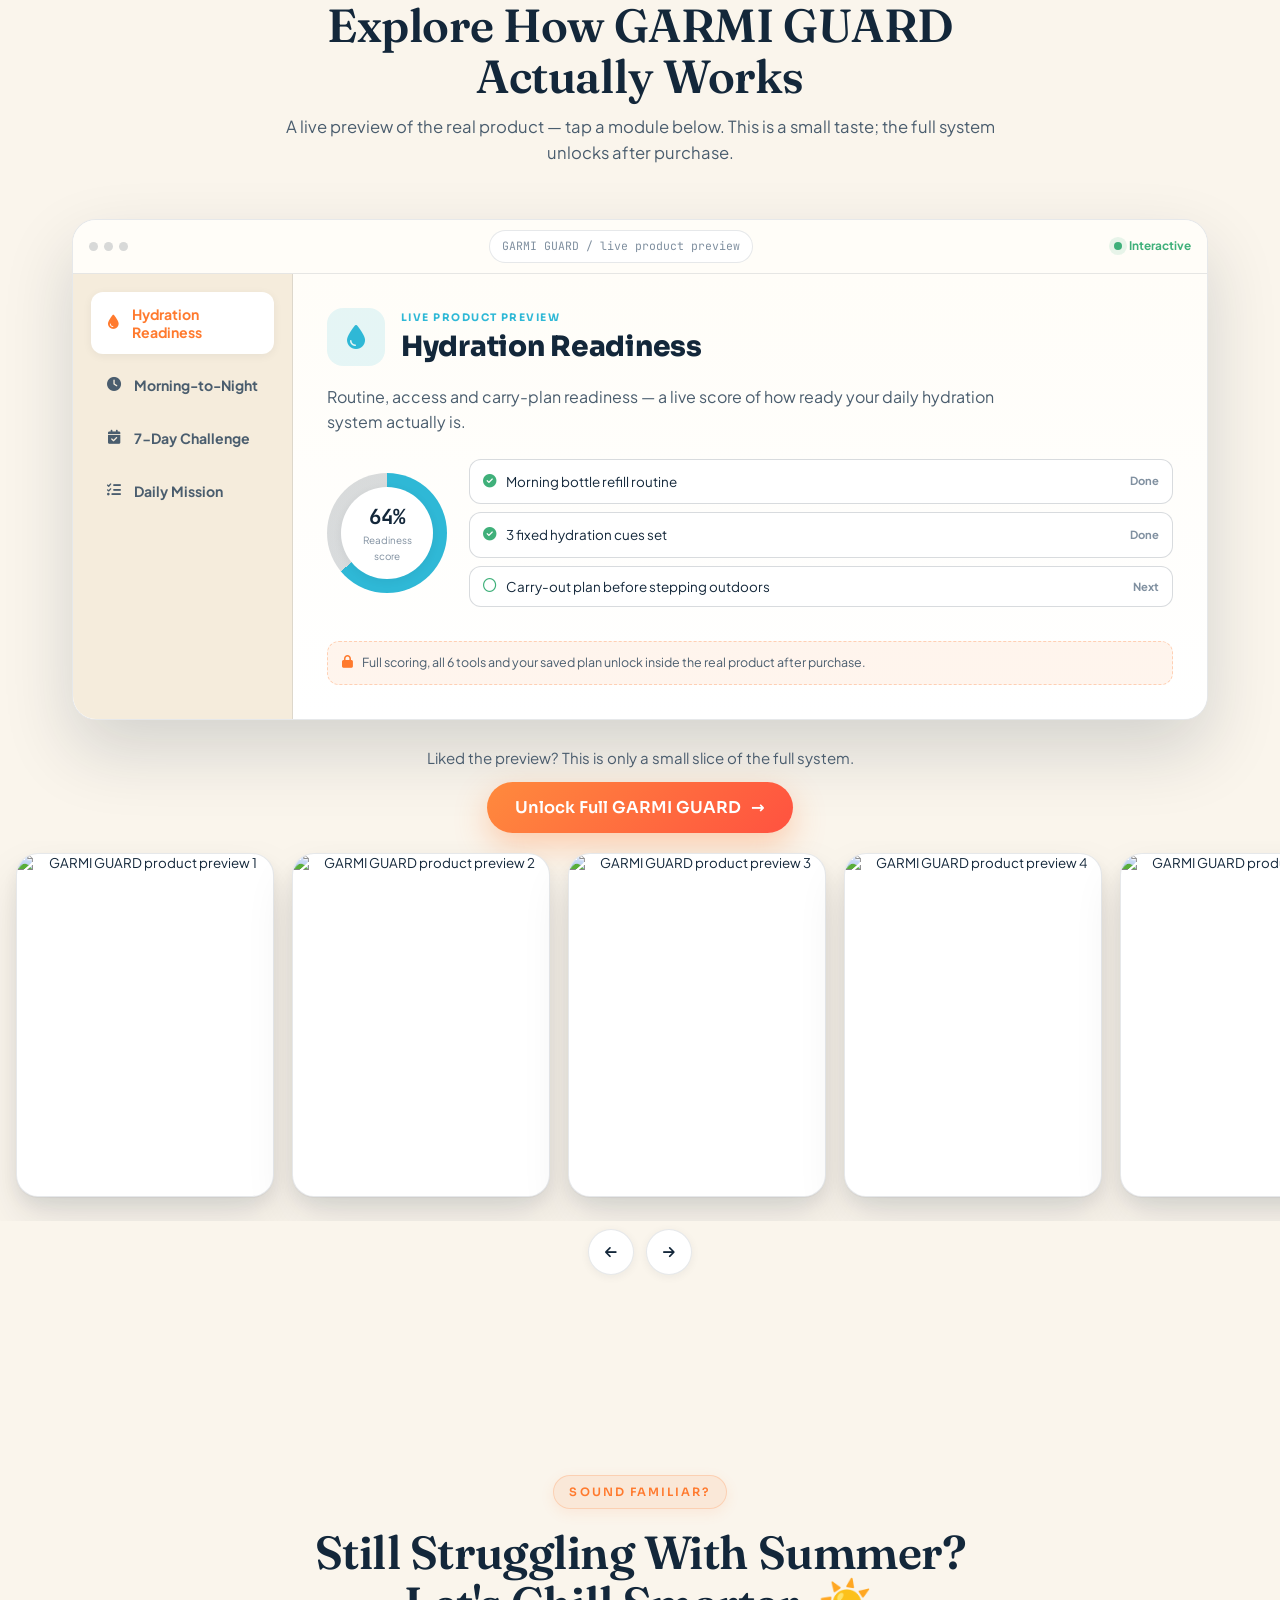
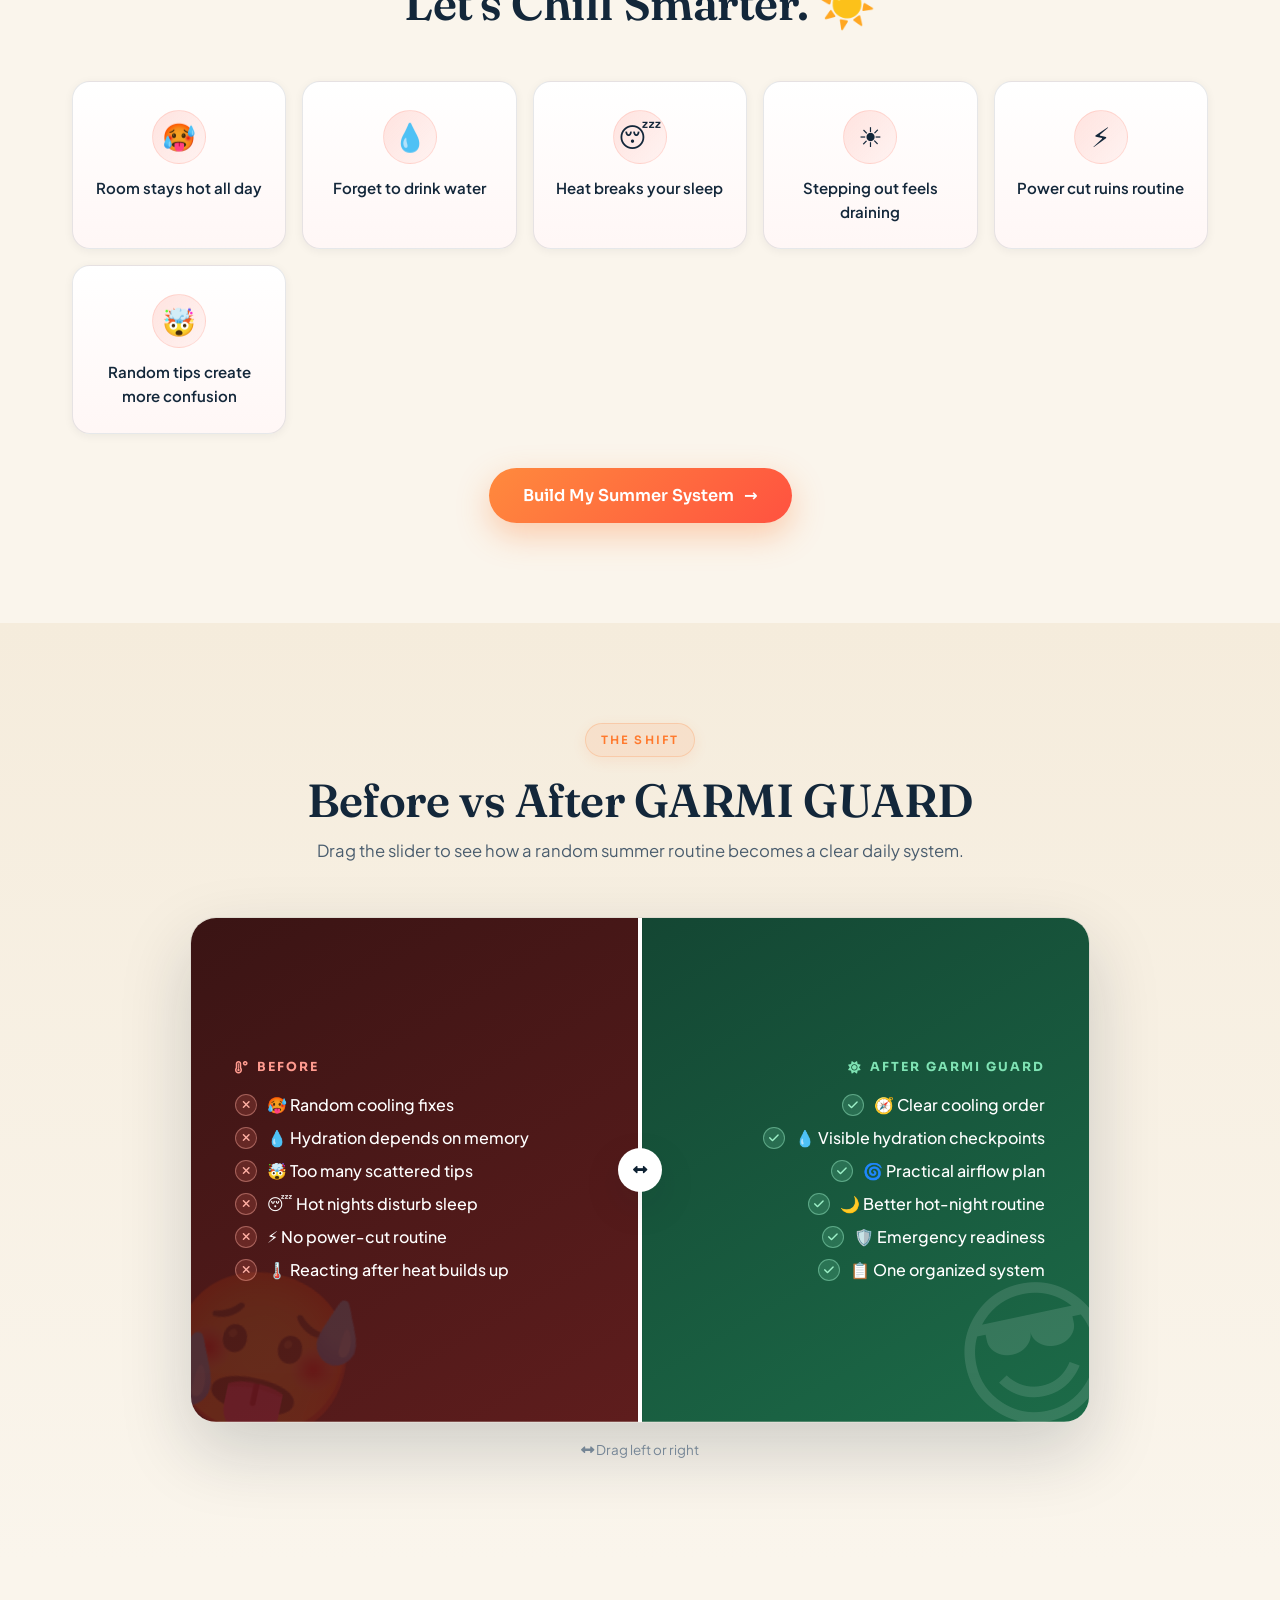
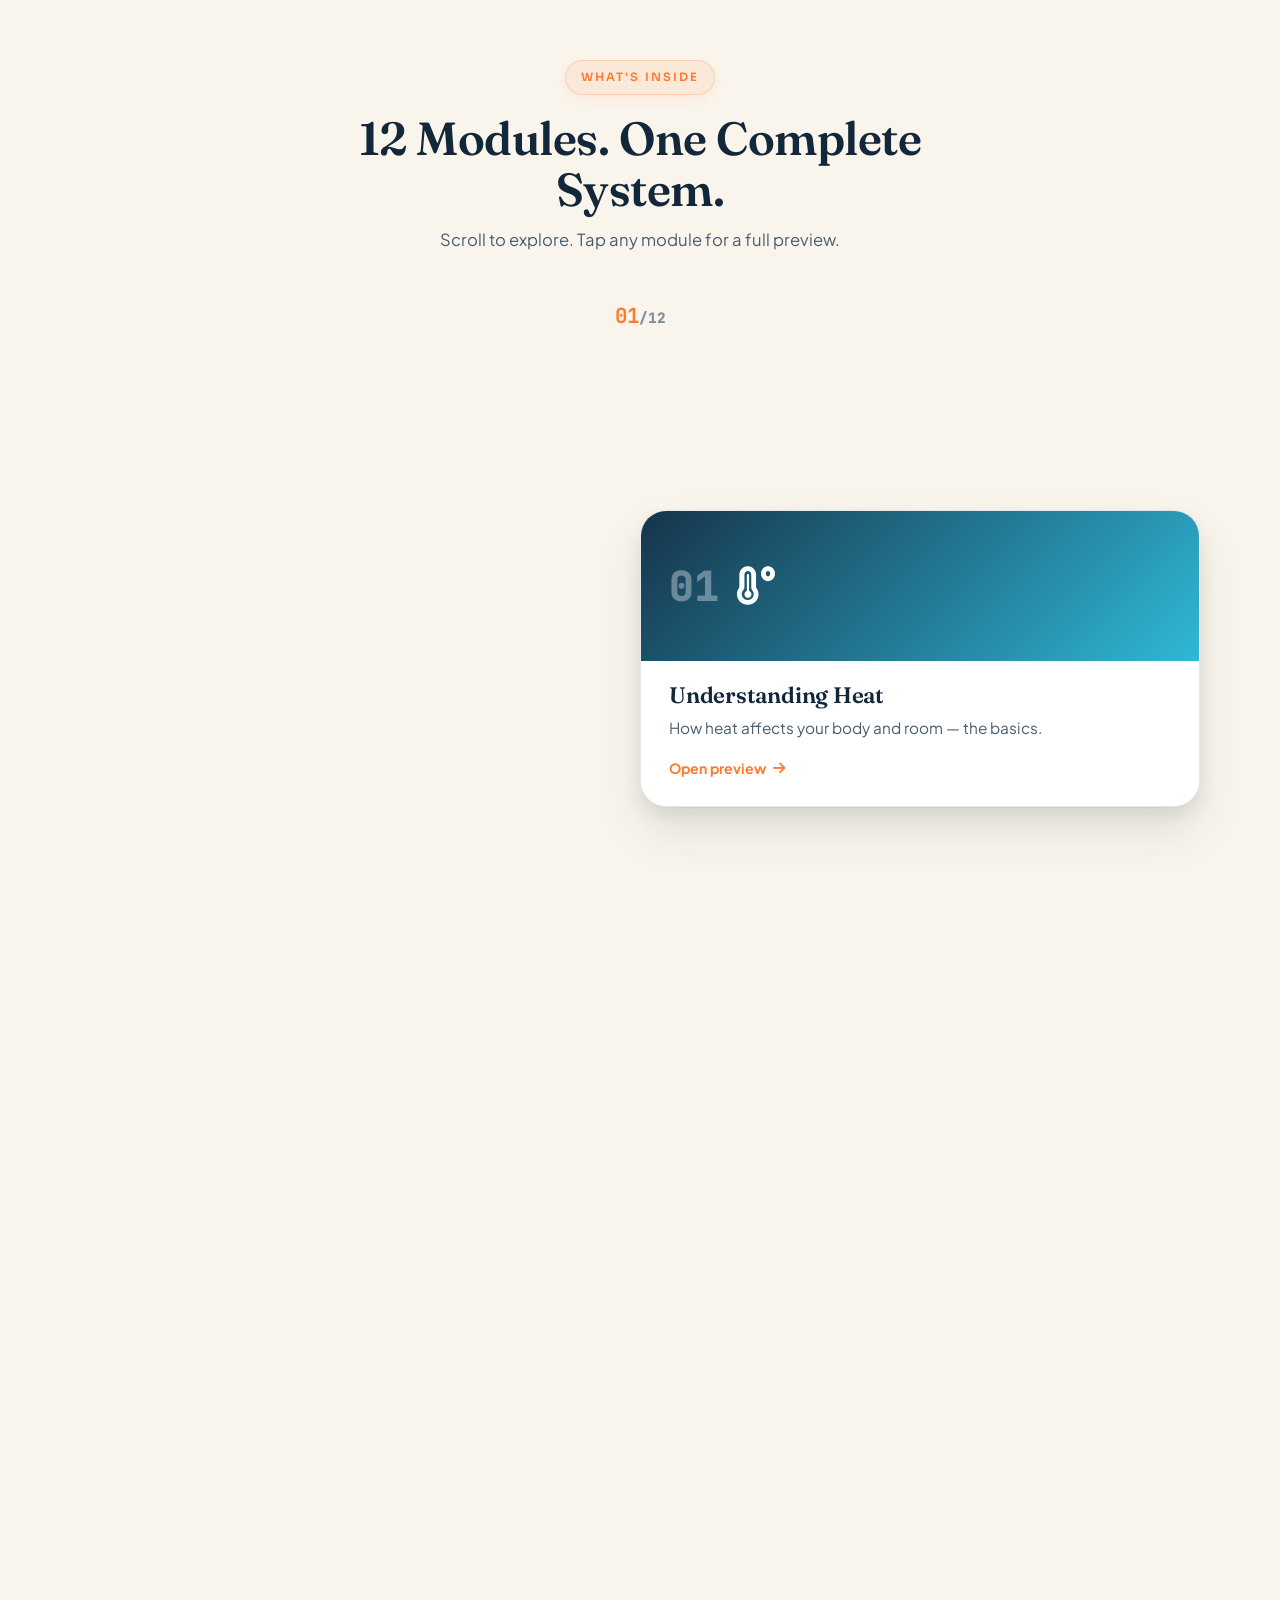
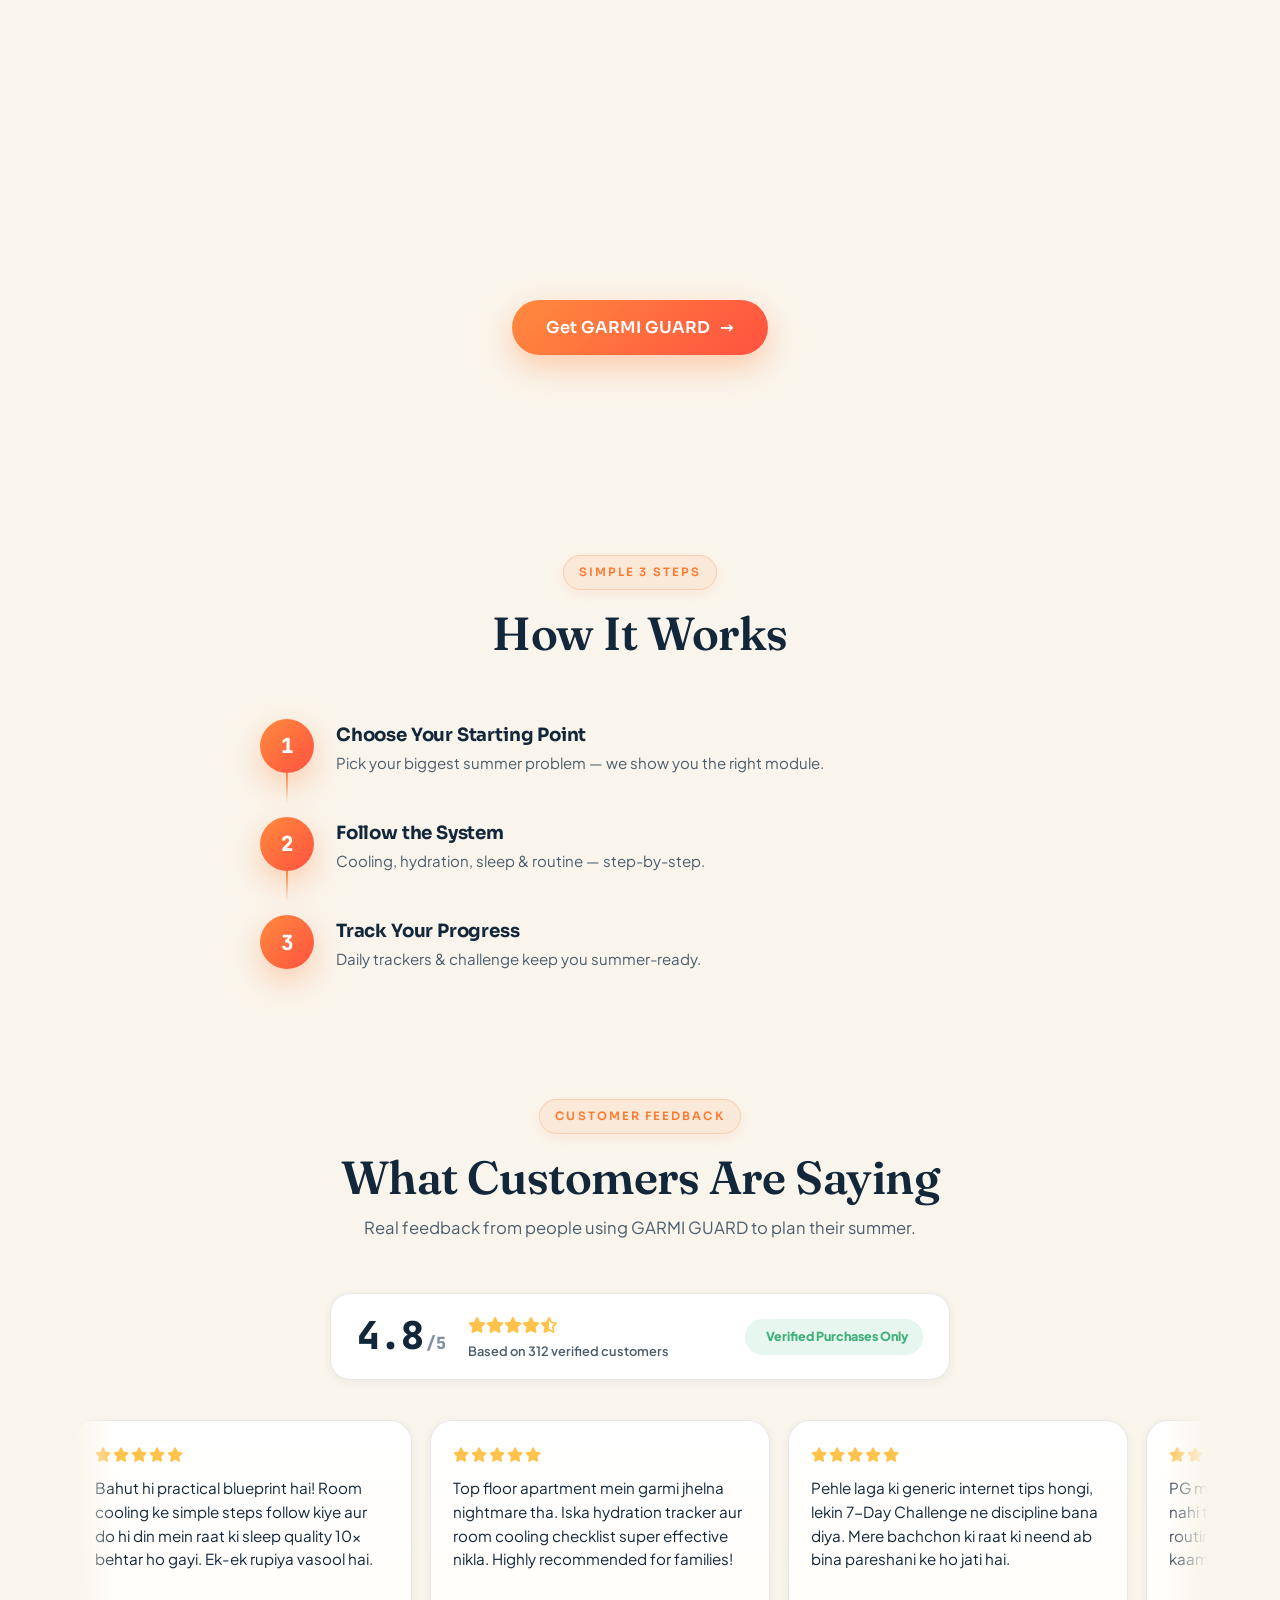
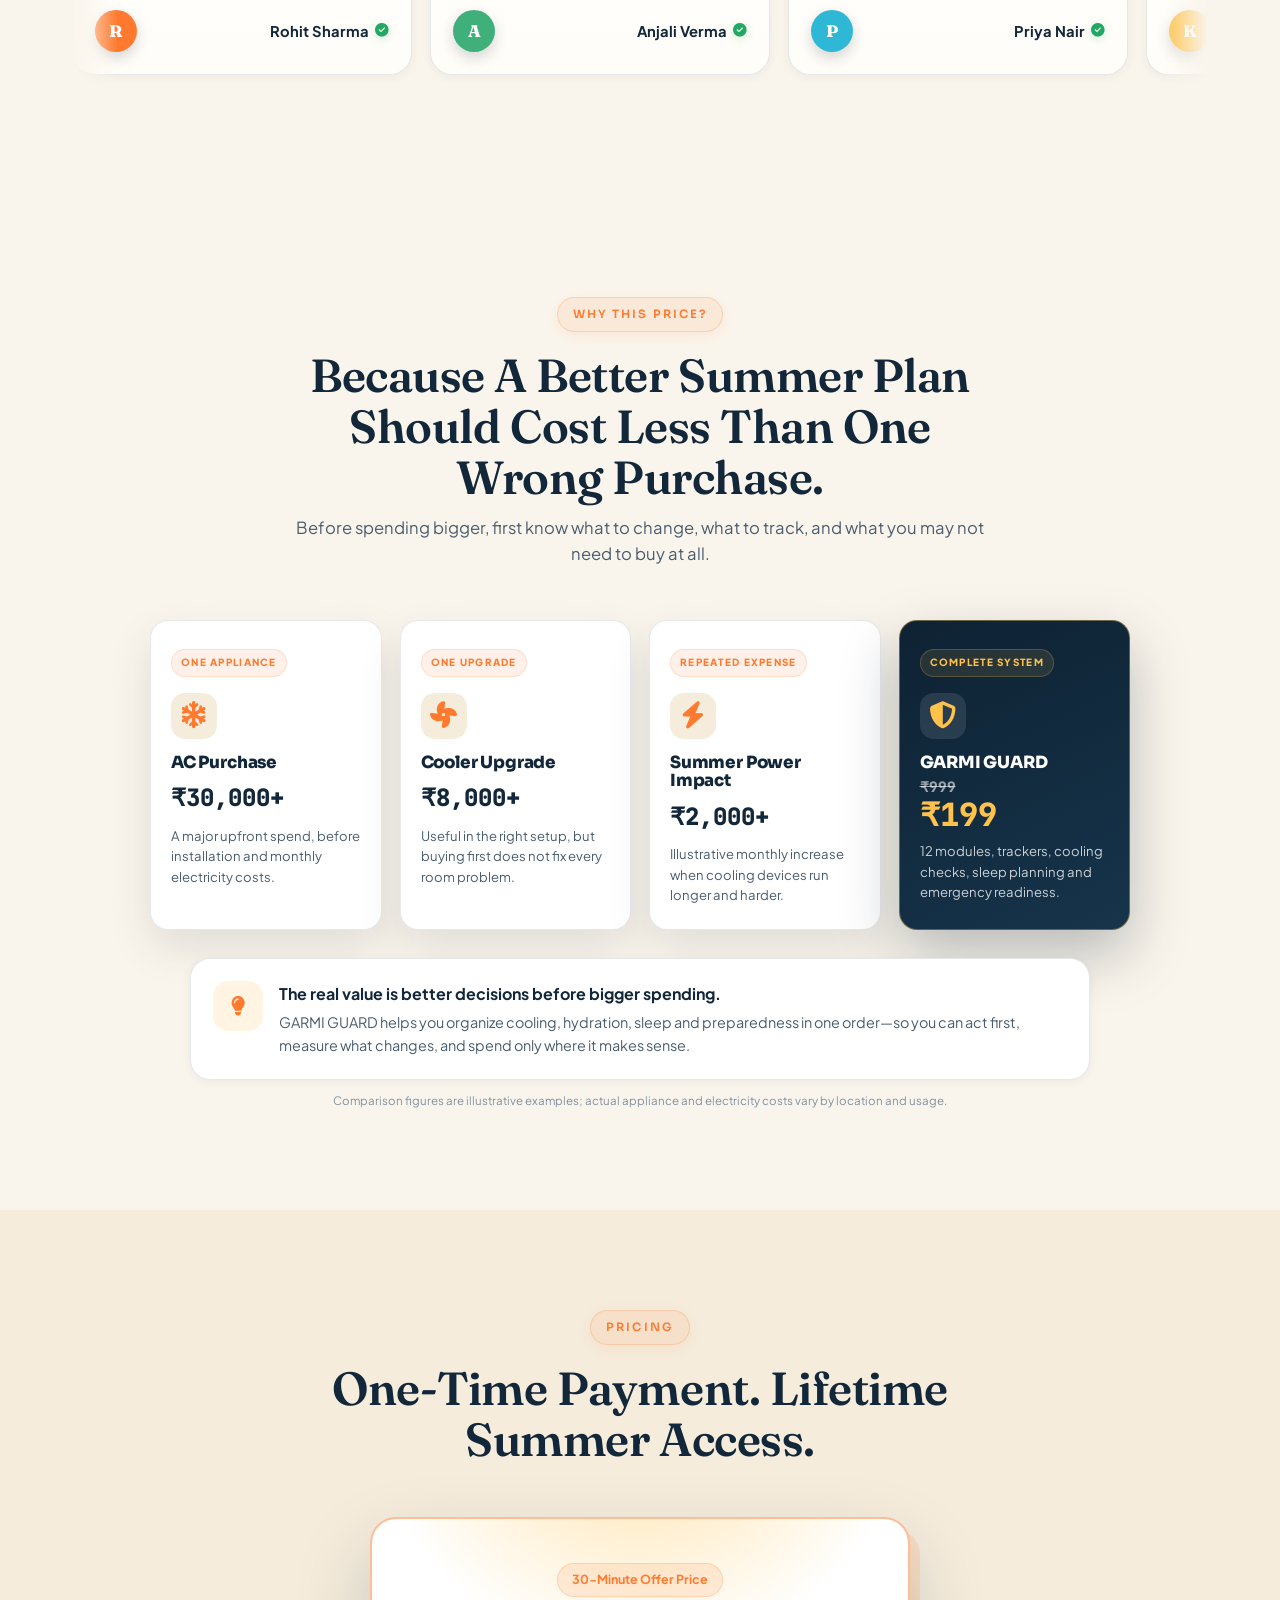
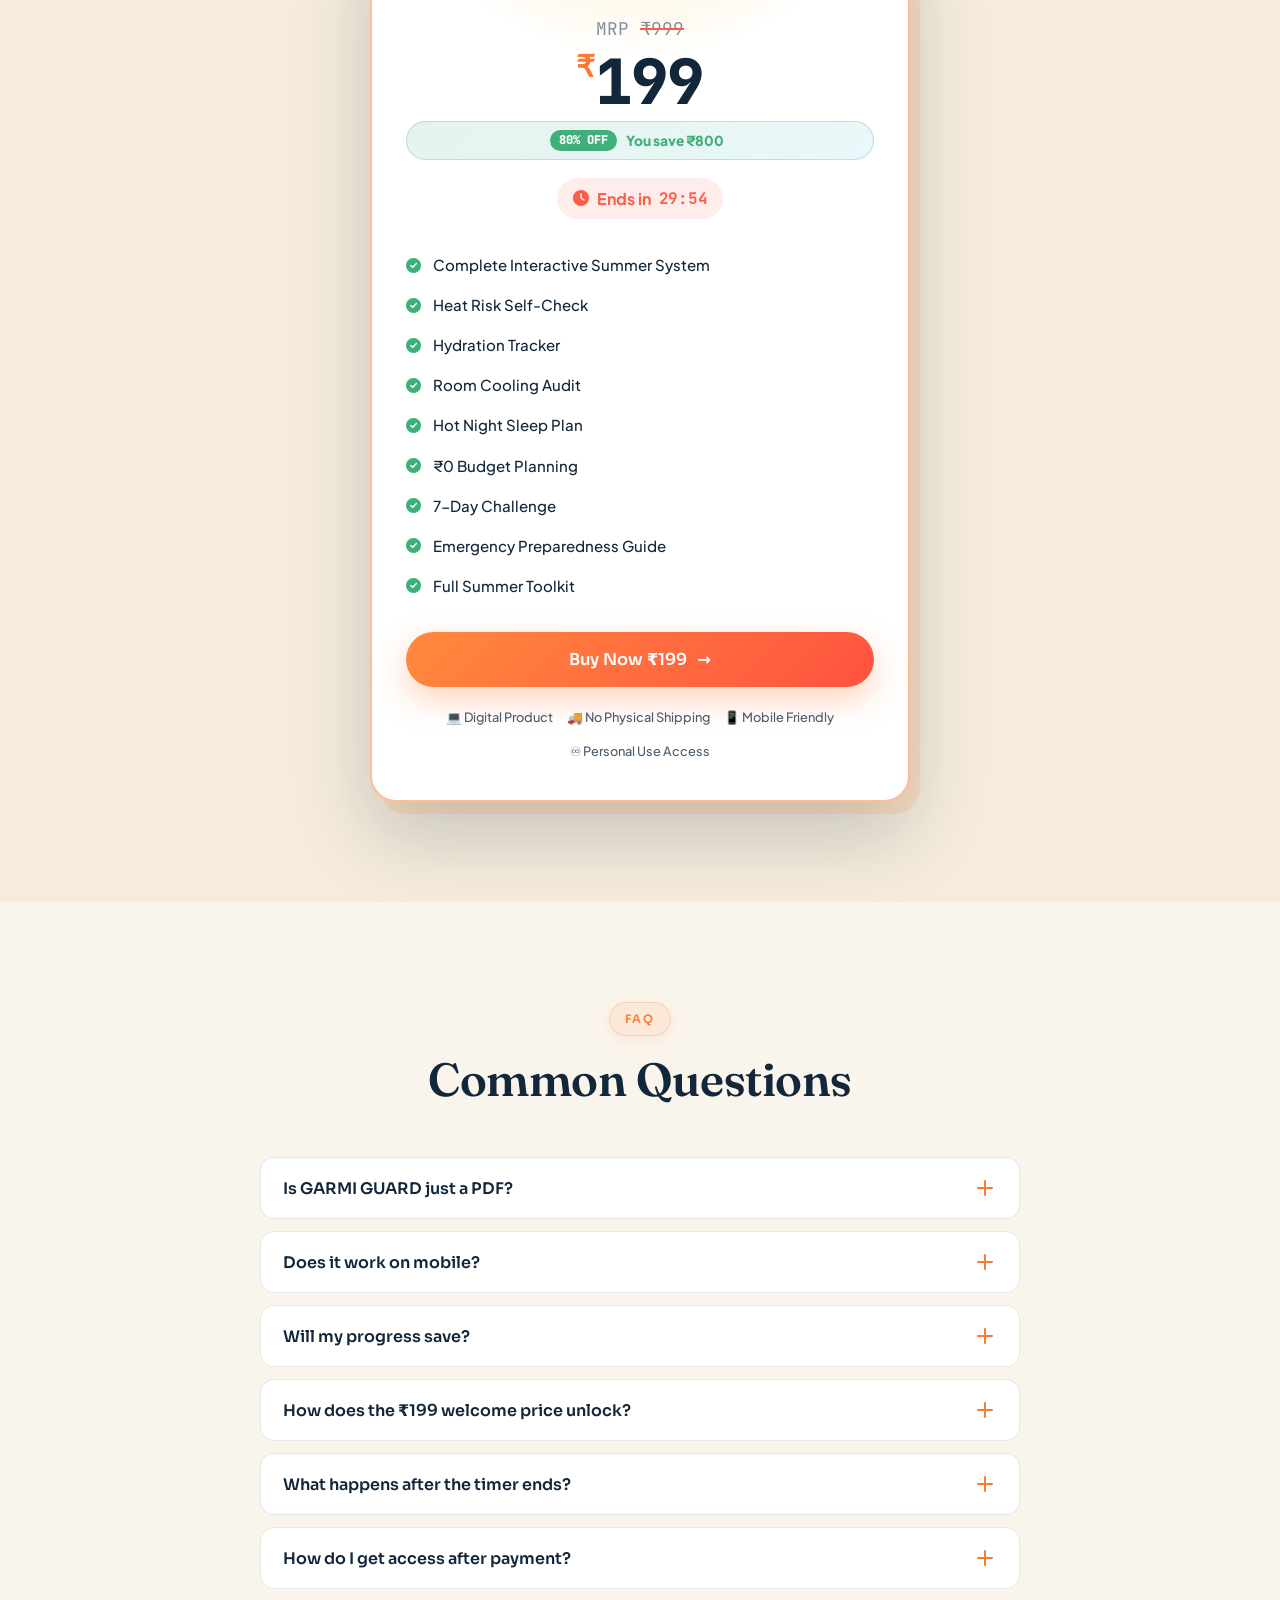
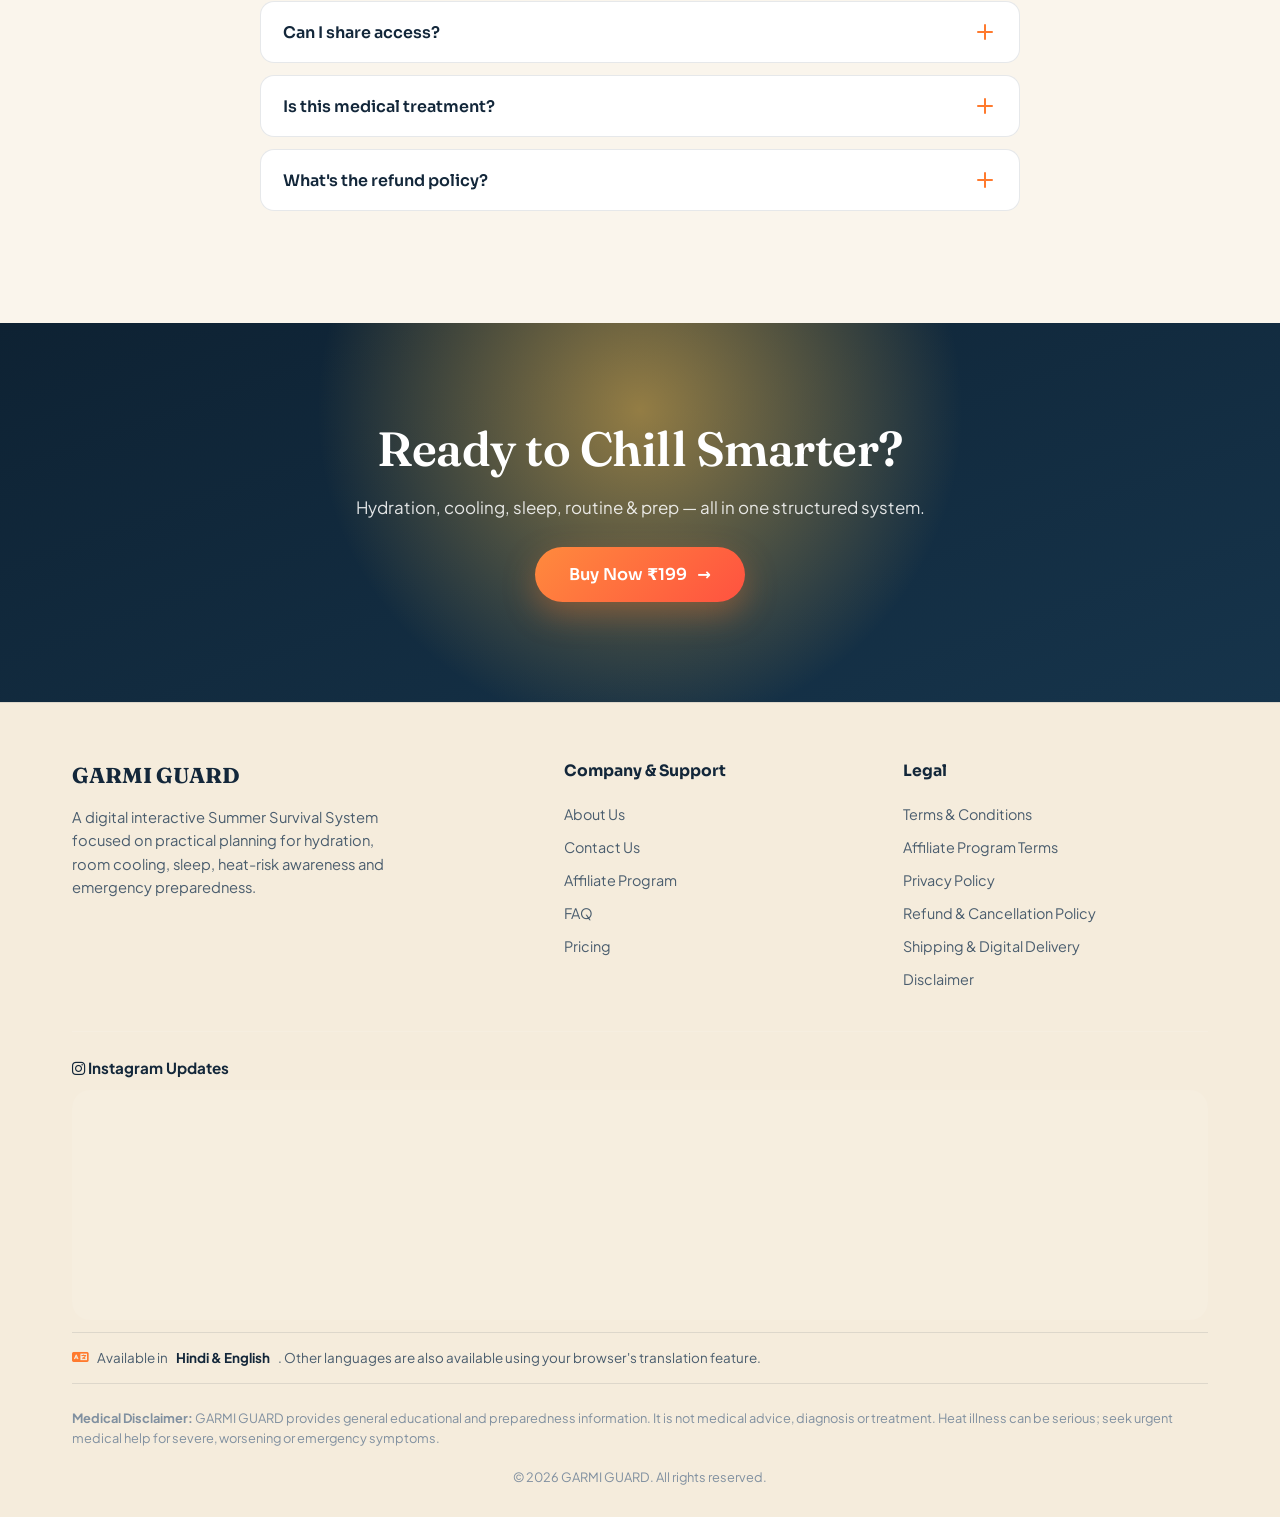
==== commit 1375822d: "Add files via upload" ====
--- a/index.html
+++ b/index.html
@@ -57,6 +57,8 @@
   --shadow-lg: 0 30px 70px rgba(14,34,51,0.16);
   --shadow-3d: 0 1px 1px rgba(14,34,51,.04), 0 8px 18px rgba(14,34,51,.08), 0 24px 48px rgba(14,34,51,.10);
   --glow: 0 12px 32px rgba(255,122,46,0.34);
+  --glow-lg: 0 22px 54px rgba(255,90,50,0.42);
+  --ring-premium: 0 0 0 1px rgba(255,122,46,0.14), 0 22px 50px rgba(14,34,51,0.14);
 
   --grad-cta: linear-gradient(135deg, #FF8A3D, #FF5240);
   --grad-sun: radial-gradient(circle at 50% 40%, rgba(255,194,75,0.55), rgba(255,122,46,0) 70%);
@@ -123,13 +125,13 @@
 .num { font-family: var(--font-num); font-variant-numeric: tabular-nums; letter-spacing: -.02em; }
 
 .container { width: 100%; max-width: var(--maxw); margin: 0 auto; padding: 0 22px; }
-section { padding: clamp(56px, 9vw, 84px) 0; position: relative; }
+section { padding: clamp(64px, 9vw, 100px) 0; position: relative; }
 .eyebrow {
   display: inline-flex; align-items: center; gap: 8px;
   font-family: var(--font-alt); font-weight: 600; font-size: .72rem;
   letter-spacing: .18em; text-transform: uppercase; color: var(--orange);
   background: rgba(255,122,46,0.10); padding: 7px 15px; border-radius: 100px;
-  border: 1px solid rgba(255,122,46,0.22);
+  border: 1px solid rgba(255,122,46,0.22); box-shadow: 0 4px 14px rgba(255,122,46,0.10);
 }
 .section-head { text-align: center; max-width: 720px; margin: 0 auto 52px; }
 .section-head h2 { font-size: clamp(1.8rem, 4.6vw, 2.9rem); margin: 18px 0 12px; }
@@ -144,8 +146,10 @@
 }
 .btn .arrow { transition: transform .25s ease; }
 .btn-cta { background: var(--grad-cta); color: #fff; box-shadow: var(--glow); position: relative; overflow: hidden; }
-.btn-cta:hover { transform: translateY(-3px); box-shadow: 0 18px 44px rgba(255,82,64,0.45); }
+.btn-cta:hover { transform: translateY(-4px) scale(1.015); box-shadow: 0 22px 52px rgba(255,82,64,0.5); }
+.btn-cta:active { transform: translateY(-1px) scale(0.99); box-shadow: 0 10px 26px rgba(255,82,64,0.4); }
 .btn-cta:hover .arrow { transform: translateX(5px); }
+.btn:focus-visible { outline: 2px solid var(--orange); outline-offset: 3px; }
 .btn-cta::after {
   content:''; position:absolute; top:0; left:-120%; width:60%; height:100%;
   background: linear-gradient(120deg, transparent, rgba(255,255,255,.35), transparent);
@@ -155,7 +159,7 @@
 .btn-cta:hover::after { animation-duration: 1.1s; }
 @keyframes shineLoop { 0%,45% { left:-120%; } 72%,100% { left:140%; } }
 .btn-ghost { background: transparent; color: var(--text); border: 1.5px solid var(--border-strong); }
-.btn-ghost:hover { transform: translateY(-2px); border-color: var(--orange); color: var(--orange); }
+.btn-ghost:hover { transform: translateY(-2px); border-color: var(--orange); color: var(--orange); background: rgba(255,122,46,.06); }
 .btn-lg { padding: 17px 34px; font-size: 1.05rem; }
 .btn-block { width: 100%; }
 
@@ -256,12 +260,13 @@
 .hero-sub { font-size: 1.1rem; color: rgba(255,255,255,.88); max-width: 520px; margin-bottom: 26px; }
 .hero-price { display: flex; align-items: center; gap: 14px; flex-wrap: wrap; margin-bottom: 22px; }
 .price-strike { font-family: var(--font-num); color: rgba(255,255,255,.55); text-decoration: line-through; font-size: 1.05rem; }
-.price-now { font-family: var(--font-num); font-weight: 800; font-size: 2.4rem; color: var(--sun); }
-.price-badge { background: rgba(63,176,122,.92); color: #fff; padding: 5px 12px; border-radius: 100px; font-size: .76rem; font-weight: 700; }
+.price-now { font-family: var(--font-num); font-weight: 800; font-size: 2.6rem; color: var(--sun); text-shadow: 0 4px 22px rgba(255,194,75,.4); }
+.price-badge { background: rgba(63,176,122,.92); color: #fff; padding: 5px 12px; border-radius: 100px; font-size: .76rem; font-weight: 700; box-shadow: 0 6px 18px rgba(63,176,122,.35); }
 .hero-timer-group { display: none; align-items: center; gap: 10px; flex-wrap: wrap; margin-bottom: 22px; }
 .hero-timer-group.show { display: flex; }
-.hero-timer-box { display:inline-flex; align-items:center; justify-content:center; background: rgba(255,82,64,.94); color:#fff; padding:10px 20px; border-radius:100px; box-shadow:0 14px 30px rgba(255,82,64,.24); border:1px solid rgba(255,255,255,.16); }
-.hero-timer-warn { display:inline-flex; align-items:center; gap:7px; background:rgba(255,194,75,.16); color:#FFC24B; border:1px solid rgba(255,194,75,.32); padding:8px 16px; border-radius:100px; font-size:.78rem; font-weight:700; }
+.hero-timer-pill { display:inline-flex; align-items:center; justify-content:center; gap:9px; background: rgba(255,82,64,.16); color:#FFDCD3; border:1px solid rgba(255,120,100,.36); padding:10px 20px; border-radius:100px; font-weight:700; font-size:.88rem; backdrop-filter: blur(6px); -webkit-backdrop-filter: blur(6px); }
+.hero-timer-pill i { color:#FF9280; }
+.hero-timer-pill .num { color:#fff; font-weight:800; }
 .hero-cta-row { display: flex; gap: 14px; flex-wrap: wrap; margin-bottom: 28px; }
 
 .hero-visual { position: relative; display: grid; place-items: center; }
@@ -276,7 +281,7 @@
 .product-mock:hover .pm-cover-img { transform: scale(1.025); }
 .product-mock .pm-cover-fallback { position:absolute; inset:0; display:none; align-items:center; justify-content:center; font-size:3.4rem; color:#fff;
   background: radial-gradient(circle at 30% 20%,#ffb066,#ff7a2e 45%,#c94f14 100%); }
-.float-card { position: absolute; background: var(--surface); color: var(--text); border-radius: 14px; padding: 11px 15px; box-shadow: var(--shadow-lg); font-size: .8rem; font-weight: 600; display: flex; align-items: center; gap: 10px; border: 1px solid var(--border); animation: floaty 5s ease-in-out infinite; }
+.float-card { position: absolute; background: color-mix(in srgb, var(--surface) 92%, transparent); backdrop-filter: blur(10px); -webkit-backdrop-filter: blur(10px); color: var(--text); border-radius: 14px; padding: 11px 15px; box-shadow: var(--shadow-lg); font-size: .8rem; font-weight: 600; display: flex; align-items: center; gap: 10px; border: 1px solid var(--border); animation: floaty 5s ease-in-out infinite; }
 .float-card i { font-size: 1.1rem; }
 .fc1 { top: 8%; left: -6%; animation-delay: 0s; }
 .fc2 { bottom: 16%; right: -8%; animation-delay: 1.4s; }
@@ -306,9 +311,9 @@
 /* GRID VALUE CARDS */
 .grid-4 { display: grid; grid-template-columns: repeat(4, 1fr); gap: 20px; }
 .grid-3 { display: grid; grid-template-columns: repeat(3, 1fr); gap: 22px; }
-.card-3d { transition: transform .3s cubic-bezier(.2,.8,.2,1), box-shadow .3s; will-change: transform; }
-.card-3d:hover { transform: translateY(-6px); box-shadow: var(--shadow-md); }
-.vcard { background: var(--surface); border: 1px solid var(--border); border-radius: var(--radius); padding: 26px 22px; box-shadow: var(--shadow-sm); }
+.card-3d { transition: transform .35s cubic-bezier(.2,.8,.2,1), box-shadow .35s, border-color .35s; will-change: transform; }
+.card-3d:hover { transform: translateY(-8px); box-shadow: var(--shadow-lg); border-color: rgba(255,122,46,.28); }
+.vcard { background: var(--surface); border: 1px solid var(--border); border-radius: var(--radius); padding: 26px 22px; box-shadow: var(--shadow-sm); position: relative; overflow: hidden; }
 .vcard .vc-emoji { font-size: 1.9rem; margin-bottom: 12px; }
 @keyframes ggEmojiWobble { 0%,100% { transform: rotate(-6deg) scale(1); } 50% { transform: rotate(6deg) scale(1.08); } }
 .gg-emoji-spin { display:inline-block; animation: ggEmojiWobble 3s ease-in-out infinite; transform-origin:50% 60%; }
@@ -321,11 +326,23 @@
 .scard.scroll-pop.is-active .se { transform:scale(1.22) rotate(-9deg); }
 
 
+/* SIGNATURE ACCENT: a warm gradient bar sweeps in on hover across trust/value cards */
+.vcard::before, .scard::before, .who-card::before, .tr-card::before, .tk-card::before {
+  content: ''; position: absolute; top: 0; left: 0; right: 0; height: 3px;
+  background: var(--grad-cta); transform: scaleX(0); transform-origin: left;
+  transition: transform .45s cubic-bezier(.2,.8,.2,1);
+}
+.vcard:hover::before, .scard:hover::before, .who-card:hover::before, .tr-card:hover::before, .tk-card:hover::before,
+.vcard.is-active::before, .scard.is-active::before { transform: scaleX(1); }
+
 /* STRUGGLES */
 .struggle-cards { display: grid; grid-template-columns: repeat(auto-fit, minmax(180px,1fr)); gap: 16px; margin-bottom: 34px; }
-.scard { background: var(--surface); border: 1px solid var(--border); border-radius: var(--radius); padding: 26px 20px; box-shadow: var(--shadow-sm); position: relative; overflow: hidden; text-align: center; transition: transform .3s, box-shadow .3s; }
-.scard:hover { transform: translateY(-5px); box-shadow: var(--shadow-md); }
-.scard .se { font-size: 2rem; margin-bottom: 12px; transition: transform .3s; display: inline-block; }
+.scard { background: linear-gradient(180deg, var(--surface), color-mix(in srgb, var(--coral) 5%, var(--surface))); border: 1px solid var(--border); border-radius: var(--radius); padding: 28px 20px 24px; box-shadow: var(--shadow-sm); position: relative; overflow: hidden; text-align: center; transition: transform .35s, box-shadow .35s, border-color .35s; }
+.scard:hover { transform: translateY(-7px); box-shadow: var(--shadow-lg); border-color: rgba(255,92,70,.35); }
+.scard::before { background: linear-gradient(135deg, #FF6B5B, #FF3B30); }
+.scard-icon { width:54px; height:54px; border-radius:50%; margin:0 auto 12px; display:grid; place-items:center; background: linear-gradient(135deg, rgba(255,92,70,.16), rgba(255,92,70,.05)); border: 1px solid rgba(255,92,70,.16); transition: transform .3s ease; }
+.scard:hover .scard-icon { transform: scale(1.06); }
+.scard .se { font-size: 1.7rem; margin-bottom: 0; transition: transform .3s; display: inline-block; }
 .scard:hover .se { transform: scale(1.15) rotate(-6deg); }
 .scard p { font-weight: 600; font-size: .94rem; }
 .center-cta { text-align: center; }
@@ -404,7 +421,7 @@
 .quiz-q h3 { font-family: var(--font-alt); font-weight: 700; font-size: 1.24rem; margin-bottom: 22px; }
 .quiz-opts { display: grid; gap: 12px; }
 .quiz-opt { display: flex; align-items: center; gap: 14px; padding: 16px 18px; border-radius: 14px; border: 1.5px solid var(--border); background: var(--bg-soft); font-weight: 500; font-size: 1rem; transition: border-color .2s, background .2s, transform .15s; text-align: left; width: 100%; }
-.quiz-opt:hover { border-color: var(--orange); transform: translateX(4px); }
+.quiz-opt:hover { border-color: var(--orange); transform: translateX(4px); box-shadow: var(--shadow-sm); }
 .quiz-opt .qo-dot { width: 20px; height: 20px; border-radius: 50%; border: 2px solid var(--border-strong); flex-shrink: 0; display: grid; place-items: center; transition: .2s; }
 .quiz-opt.selected { border-color: var(--orange); background: rgba(255,122,46,.08); }
 .quiz-opt.selected .qo-dot { border-color: var(--orange); background: var(--orange); }
@@ -441,8 +458,8 @@
 
 /* WHO */
 .who-grid { display: grid; grid-template-columns: repeat(3,1fr); gap: 16px; }
-.who-card { background: var(--surface); border: 1px solid var(--border); border-radius: var(--radius); padding: 24px 20px; text-align: center; box-shadow: var(--shadow-sm); transition: transform .3s, box-shadow .3s; }
-.who-card:hover { transform: translateY(-5px); box-shadow: var(--shadow-md); }
+.who-card { background: var(--surface); border: 1px solid var(--border); border-radius: var(--radius); padding: 24px 20px; text-align: center; box-shadow: var(--shadow-sm); transition: transform .35s, box-shadow .35s, border-color .35s; position: relative; overflow: hidden; }
+.who-card:hover { transform: translateY(-7px); box-shadow: var(--shadow-lg); border-color: rgba(255,122,46,.28); }
 .who-card .we { font-size: 2.2rem; margin-bottom: 12px; }
 .who-card h3 { font-family: var(--font-alt); font-weight: 700; font-size: 1rem; }
 
@@ -465,8 +482,8 @@
 
 /* WHAT PEOPLE SAY */
 .tr-grid { display: grid; grid-template-columns: repeat(3,1fr); gap: 20px; }
-.tr-card { background: var(--surface); border: 1px solid var(--border); border-radius: var(--radius); padding: 24px 22px; box-shadow: var(--shadow-sm); transition: transform .3s, box-shadow .3s; }
-.tr-card:hover { transform: translateY(-4px); box-shadow: var(--shadow-md); }
+.tr-card { background: var(--surface); border: 1px solid var(--border); border-radius: var(--radius); padding: 24px 22px; box-shadow: var(--shadow-sm); transition: transform .35s, box-shadow .35s, border-color .35s; position: relative; overflow: hidden; }
+.tr-card:hover { transform: translateY(-6px); box-shadow: var(--shadow-lg); border-color: rgba(255,122,46,.24); }
 .tr-stars { color: var(--sun); font-size: .92rem; margin-bottom: 12px; }
 .tr-quote { font-size: .96rem; color: var(--text-soft); margin-bottom: 18px; }
 .tr-person { display: flex; align-items: center; gap: 12px; }
@@ -488,8 +505,8 @@
 /* TOOLKIT */
 .toolkit-section { background: var(--surface-2); }
 .tk-grid { display: grid; grid-template-columns: repeat(3,1fr); gap: 16px; }
-.tk-card { background: var(--surface); border: 1px solid var(--border); border-radius: var(--radius); padding: 20px; display: flex; align-items: center; gap: 15px; box-shadow: var(--shadow-sm); transition: transform .3s, box-shadow .3s; }
-.tk-card:hover { transform: translateY(-4px); box-shadow: var(--shadow-md); }
+.tk-card { background: var(--surface); border: 1px solid var(--border); border-radius: var(--radius); padding: 20px; display: flex; align-items: center; gap: 15px; box-shadow: var(--shadow-sm); transition: transform .35s, box-shadow .35s, border-color .35s; position: relative; overflow: hidden; }
+.tk-card:hover { transform: translateY(-6px); box-shadow: var(--shadow-lg); border-color: rgba(255,122,46,.24); }
 .tk-icon { font-size: 1.7rem; flex-shrink: 0; }
 .tk-card h3 { font-family: var(--font-alt); font-weight: 700; font-size: .98rem; }
 .tk-card .tk-inc { font-size: .74rem; color: var(--leaf); font-weight: 600; }
@@ -505,11 +522,12 @@
 .tl-body p { color: var(--text-soft); font-size: .94rem; }
 
 /* PRICING */
-.pricing-card { max-width: 540px; margin: 0 auto; background: var(--surface); border: 1px solid var(--border); border-radius: var(--radius-lg); padding: 40px 34px; box-shadow: var(--shadow-lg); position: relative; overflow: hidden; text-align: center; }
+.pricing-card { max-width: 540px; margin: 0 auto; background: var(--surface); border: 1px solid var(--border); border-radius: var(--radius-lg); padding: 44px 34px 38px; position: relative; overflow: hidden; text-align: center; cursor: pointer; }
 .pricing-card::before { content:''; position:absolute; top:-40%; left:50%; transform: translateX(-50%); width: 90%; height: 60%; background: var(--grad-sun); pointer-events: none; }
-.pc-badge { display:inline-block; background: rgba(255,122,46,.12); color: var(--orange); font-weight: 700; font-size: .78rem; padding: 6px 14px; border-radius: 100px; margin-bottom: 18px; position: relative; }
-.pc-mrp { font-family: var(--font-num); color: var(--text-mute); text-decoration: line-through; font-size: 1.1rem; position: relative; }
-.pc-price { font-family: var(--font-num); font-weight: 800; font-size: 3.6rem; line-height: 1; color: var(--text); margin: 6px 0; position: relative; }
+.pc-badge { display:inline-block; background: rgba(255,122,46,.12); color: var(--orange); font-weight: 700; font-size: .78rem; padding: 6px 14px; border-radius: 100px; margin-bottom: 18px; position: relative; border: 1px solid rgba(255,122,46,.22); }
+.pc-mrp { font-family: var(--font-num); color: var(--text-mute); font-size: 1.1rem; position: relative; }
+.pc-mrp .pc-mrp-strike { text-decoration: line-through; text-decoration-color: var(--coral); text-decoration-thickness: 1.5px; }
+.pc-price { font-family: var(--font-num); font-weight: 800; font-size: clamp(2.7rem, 11vw, 3.9rem); line-height: 1; letter-spacing: -0.01em; color: var(--text); margin: 8px 0; position: relative; }
 .pc-price .rs { font-size: 1.9rem; vertical-align: top; color: var(--orange); }
 .pc-save { display:none; align-items:center; justify-content:center; gap:8px; color: var(--leaf); font-weight: 700; margin-bottom: 6px; position: relative; }
 .pc-save.show { display: flex; }
@@ -525,6 +543,7 @@
 .faq-wrap { max-width: 760px; margin: 0 auto; }
 .faq-item { background: var(--surface); border: 1px solid var(--border); border-radius: 14px; margin-bottom: 12px; overflow: hidden; transition: box-shadow .25s, border-color .25s; }
 .faq-item.open { box-shadow: var(--shadow-md); border-color: rgba(255,122,46,.3); }
+.faq-item:not(.open):hover { border-color: var(--border-strong); box-shadow: var(--shadow-sm); }
 .faq-q { width: 100%; display: flex; align-items: center; justify-content: space-between; gap: 16px; padding: 18px 22px; text-align: left; font-family: var(--font-alt); font-weight: 600; font-size: 1rem; }
 .faq-q .faq-icon { flex-shrink: 0; width: 24px; height: 24px; position: relative; }
 .faq-q .faq-icon::before, .faq-q .faq-icon::after { content:''; position: absolute; background: var(--orange); border-radius: 2px; transition: transform .3s, opacity .3s; }
@@ -566,7 +585,7 @@
 .sticky-capsule {
   position: relative; display: inline-flex; align-items: center; gap: 12px;
   background: var(--surface); border: 1px solid var(--border); border-radius: 100px;
-  padding: 8px 8px 8px 20px; box-shadow: var(--shadow-lg); backdrop-filter: blur(14px);
+  padding: 8px 8px 8px 20px; box-shadow: var(--ring-premium), var(--shadow-lg); backdrop-filter: blur(14px);
 }
 .sticky-timer { display:none; align-items:center; gap:6px; color: var(--coral); font-family: var(--font-num); font-weight: 800; font-size: .88rem; }
 .sticky-timer.show { display: inline-flex; }
@@ -781,8 +800,9 @@
 /* VIEWPORT-ACTIVE CARDS */
 @media (max-width:640px) {
   .struggle-cards { grid-template-columns:repeat(2,minmax(0,1fr)); gap:12px; }
-  .scard { padding:18px 12px; min-height:132px; display:flex; flex-direction:column; justify-content:center; }
-  .scard .se { font-size:2.25rem; margin-bottom:8px; }
+  .scard { padding:20px 12px; min-height:132px; display:flex; flex-direction:column; justify-content:center; }
+  .scard-icon { width:46px; height:46px; margin-bottom:10px; }
+  .scard .se { font-size:1.5rem; margin-bottom:0; }
   .scard p { font-size:.82rem; line-height:1.35; }
 }
 
@@ -943,14 +963,14 @@
 
 /* Pricing: premium border, outside depth, and full-card click affordance. */
 .pricing-card {
-  border:2px solid rgba(255,122,46,.48);
-  box-shadow:10px 12px 0 rgba(255,122,46,.11), 0 30px 70px rgba(14,34,51,.18);
+  border:2px solid rgba(255,122,46,.5);
+  box-shadow:10px 12px 0 rgba(255,122,46,.14), 0 34px 78px rgba(14,34,51,.2);
   cursor:pointer;
-  transition:transform .26s ease, box-shadow .26s ease, border-color .26s ease;
-}
-.pricing-card:hover { transform:translateY(-4px); border-color:rgba(255,122,46,.72); box-shadow:12px 15px 0 rgba(255,122,46,.13), 0 34px 76px rgba(14,34,51,.22); }
-.pricing-card:focus-visible { outline:3px solid rgba(255,122,46,.38); outline-offset:5px; }
-html[data-theme="dark"] .pricing-card { box-shadow:10px 12px 0 rgba(255,122,46,.10), 0 32px 72px rgba(0,0,0,.48); }
+  transition:transform .3s cubic-bezier(.2,.8,.2,1), box-shadow .3s ease, border-color .3s ease;
+}
+.pricing-card:hover { transform:translateY(-6px); border-color:rgba(255,122,46,.85); box-shadow:13px 16px 0 rgba(255,122,46,.2), 0 42px 90px rgba(14,34,51,.26); }
+.pricing-card:focus-visible { outline:3px solid rgba(255,122,46,.4); outline-offset:5px; }
+html[data-theme="dark"] .pricing-card { box-shadow:10px 12px 0 rgba(255,255,255,.08), 0 36px 82px rgba(0,0,0,.5); }
 
 
 /* ============================================================
@@ -1084,7 +1104,7 @@
 
 /* Hero timer: stronger countdown presence. */
 .hero-timer-group { font-size:1rem; padding:10px 16px; }
-#heroTimer { font-size:1.38rem; font-weight:900; letter-spacing:.02em; }
+#heroTimer { font-size:1rem; font-weight:800; letter-spacing:.02em; }
 
 /* Product cover behaves like an interactive preview card. */
 .product-mock { cursor:pointer; transition:transform .28s ease, box-shadow .28s ease; }
@@ -1162,7 +1182,7 @@
    V3 CONVERSION + RESPONSIVE POLISH
    ============================================================ */
 /* Hero countdown: timer first, clean explanatory caption below. */
-#heroTimer { font-size:clamp(1.7rem,3.4vw,2.15rem) !important; line-height:1 !important; font-weight:900 !important; }
+#heroTimer { font-size:clamp(.9rem,2.4vw,1.05rem) !important; line-height:1 !important; font-weight:800 !important; }
 @media(max-width:980px){ .hero-timer-group{ margin-left:auto; margin-right:auto; justify-content:center; text-align:center; } }
 /* Hero visual: trust badges + explore CTA now sit below the cover image */
 .hero-explore-btn { display:flex; margin-top:16px; background:linear-gradient(135deg,var(--orange),#FFC24B) !important; color:#16344B !important; border:0 !important; font-weight:800; box-shadow:0 14px 30px rgba(255,122,46,.28); }
@@ -1267,7 +1287,7 @@
   display:flex; align-items:center; justify-content:space-between; gap:28px;
   padding:24px 28px; border:1px solid var(--border); border-radius:22px;
   background:linear-gradient(135deg, color-mix(in srgb,var(--surface) 94%,transparent), color-mix(in srgb,var(--surface-2) 82%,transparent));
-  box-shadow:var(--shadow-md); position:relative; overflow:hidden;
+  box-shadow:var(--shadow-lg); position:relative; overflow:hidden;
 }
 .trust-strip::after { content:''; position:absolute; width:220px; height:220px; right:-90px; top:-120px; border-radius:50%; background:radial-gradient(circle,rgba(47,184,214,.18),transparent 68%); pointer-events:none; }
 .trust-copy { min-width:0; position:relative; z-index:1; }
@@ -1278,7 +1298,7 @@
 .trust-avatars { display:flex; align-items:center; padding-left:14px; min-width:188px; }
 .trust-avatar {
   width:58px; height:58px; border-radius:50%; overflow:hidden; margin-left:-14px;
-  border:3px solid var(--surface); box-shadow:0 7px 18px rgba(14,34,51,.18);
+  border:3px solid var(--surface); box-shadow:0 8px 22px rgba(14,34,51,.22);
   background:var(--surface-2); position:relative; transition:opacity .42s ease, transform .42s cubic-bezier(.16,1,.3,1);
 }
 .trust-avatar.swap { opacity:.12; transform:translateY(6px) scale(.9); }
@@ -1783,8 +1803,7 @@
 <span class="price-badge gg-save-badge" id="heroPriceBadge"></span>
 </div>
 <div class="hero-timer-group" id="heroTimerPill">
-<div class="hero-timer-box"><span class="num" id="heroTimer">30:00</span></div>
-<div class="hero-timer-warn"><i class="fa-solid fa-triangle-exclamation"></i> Price increases when timer ends</div>
+<div class="hero-timer-pill"><i class="fa-solid fa-clock"></i> Offer Ends Soon — <span class="num" id="heroTimer">30:00</span></div>
 </div>
 <div class="hero-cta-row">
 <button class="btn btn-cta btn-lg" data-checkout="" id="heroCta">Get GARMI GUARD <span class="arrow">→</span></button>
@@ -1877,12 +1896,12 @@
 <h2>Still Struggling With Summer?<br/>Let's Chill Smarter. ☀️</h2>
 </div>
 <div class="struggle-cards">
-<div class="scard reveal d1 scroll-pop"><div class="se">🥵</div><p>Room stays hot all day</p></div>
-<div class="scard reveal d2 scroll-pop"><div class="se">💧</div><p>Forget to drink water</p></div>
-<div class="scard reveal d3 scroll-pop"><div class="se">😴</div><p>Heat breaks your sleep</p></div>
-<div class="scard reveal d1 scroll-pop"><div class="se">☀️</div><p>Stepping out feels draining</p></div>
-<div class="scard reveal d2 scroll-pop"><div class="se">⚡</div><p>Power cut ruins routine</p></div>
-<div class="scard reveal d3 scroll-pop"><div class="se">🤯</div><p>Random tips create more confusion</p></div>
+<div class="scard reveal d1 scroll-pop"><div class="scard-icon"><div class="se">🥵</div></div><p>Room stays hot all day</p></div>
+<div class="scard reveal d2 scroll-pop"><div class="scard-icon"><div class="se">💧</div></div><p>Forget to drink water</p></div>
+<div class="scard reveal d3 scroll-pop"><div class="scard-icon"><div class="se">😴</div></div><p>Heat breaks your sleep</p></div>
+<div class="scard reveal d1 scroll-pop"><div class="scard-icon"><div class="se">☀️</div></div><p>Stepping out feels draining</p></div>
+<div class="scard reveal d2 scroll-pop"><div class="scard-icon"><div class="se">⚡</div></div><p>Power cut ruins routine</p></div>
+<div class="scard reveal d3 scroll-pop"><div class="scard-icon"><div class="se">🤯</div></div><p>Random tips create more confusion</p></div>
 </div>
 <div class="center-cta reveal"><button class="btn btn-cta btn-lg" data-checkout="">Build My Summer System <span class="arrow">→</span></button></div>
 </div>
@@ -2054,7 +2073,7 @@
 </div>
 <div aria-label="Get GARMI GUARD access" class="pricing-card reveal" data-checkout="" role="link" tabindex="0">
 <span class="pc-badge" id="pcBadge">Public Price</span>
-<div class="pc-mrp" id="pcOldPrice">MRP ₹999</div>
+<div class="pc-mrp" id="pcOldPrice">MRP <span class="pc-mrp-strike">₹999</span></div>
 <div class="pc-price num"><span class="rs">₹</span><span id="pcPrice">279</span></div>
 <div class="pc-save gg-save-badge" id="pcSave"></div>
 <div class="pc-timer" id="pcTimer"><i class="fa-solid fa-clock"></i> Ends in <span class="num" id="pcTimerCount">30:00</span></div>
@@ -3041,7 +3060,7 @@
   $('#heroTimerPill').classList.toggle('show', s.offerActive);
   $('#heroCta').innerHTML = s.offerActive ? 'Buy Now ₹199 <span class="arrow">→</span>' : 'Get GARMI GUARD ₹279 <span class="arrow">→</span>';
 
-  $('#pcOldPrice').textContent = 'MRP ₹999';
+  $('#pcOldPrice').innerHTML = 'MRP <span class="pc-mrp-strike">₹999</span>';
   $('#pcPrice').textContent = s.price;
   $('#pcBadge').textContent = s.offerActive ? '30-Minute Offer Price' : 'Public Price';
   $('#pcSave').classList.add('show');
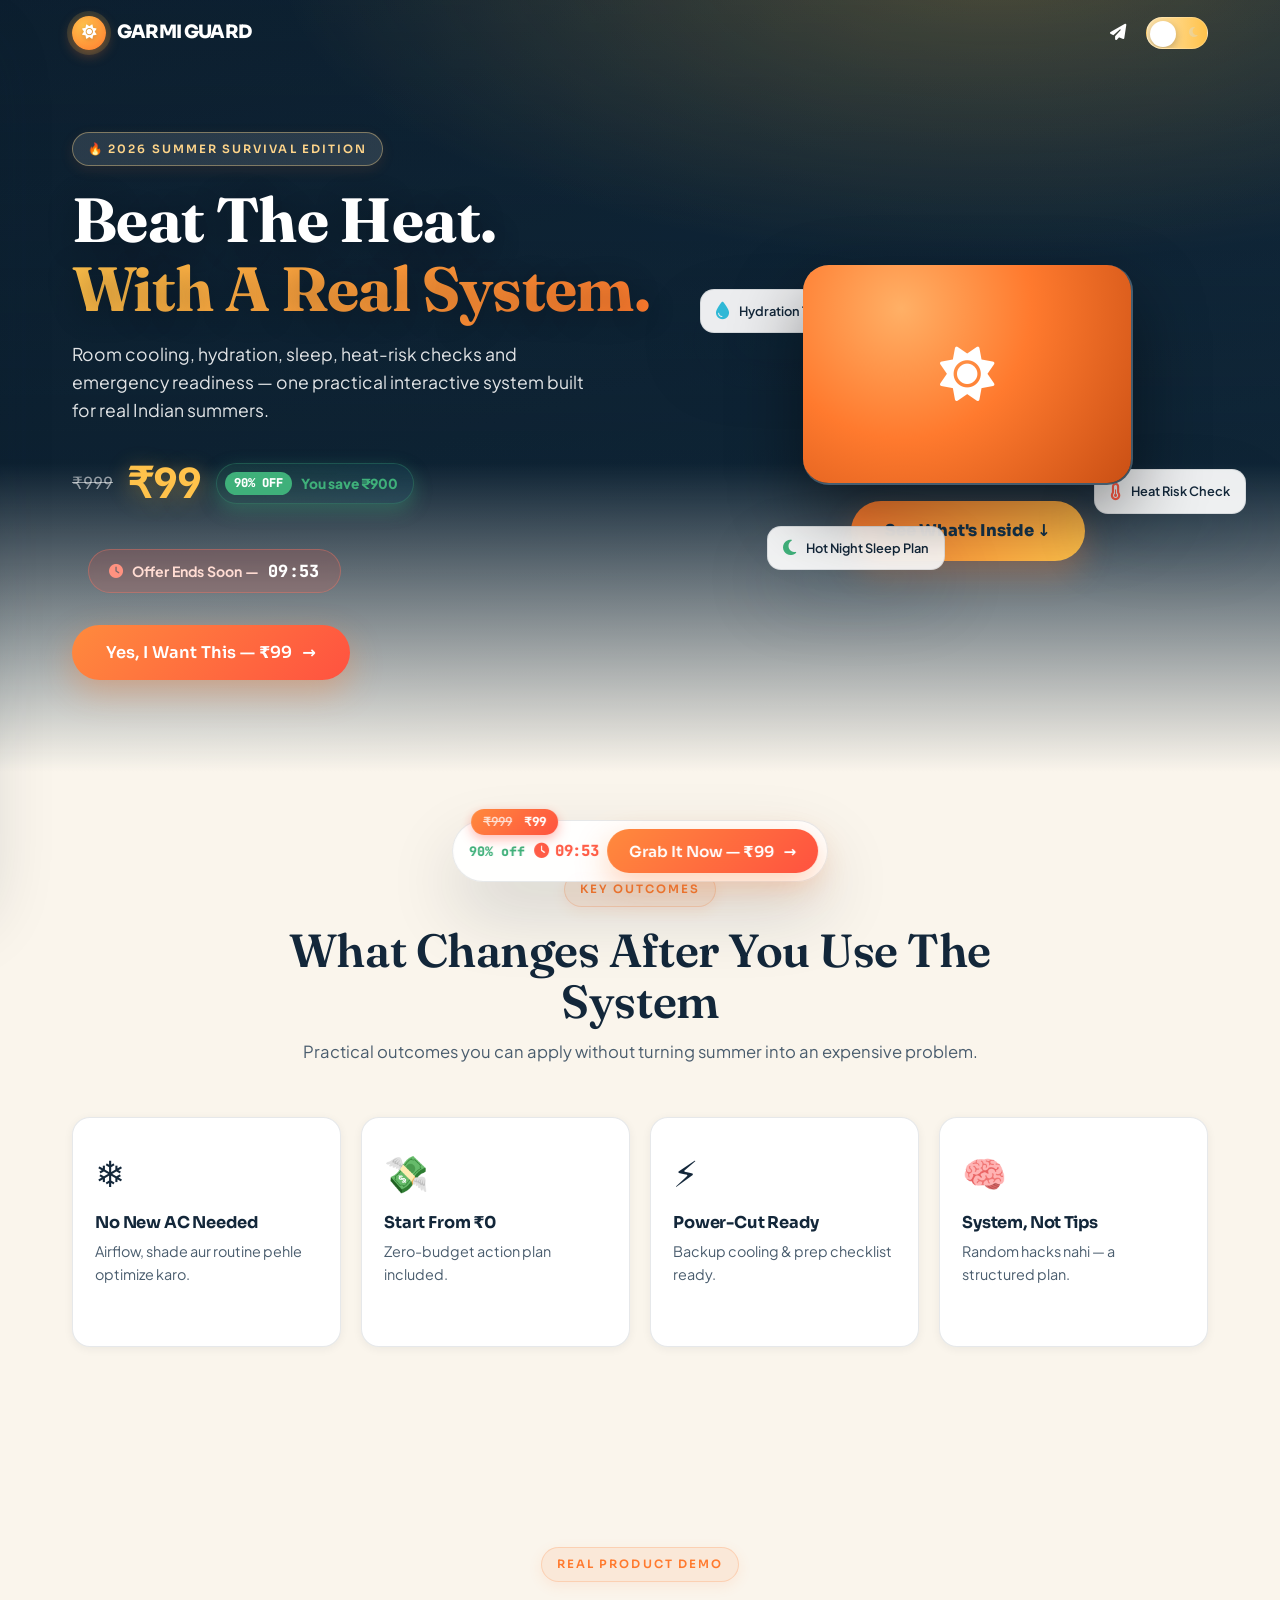
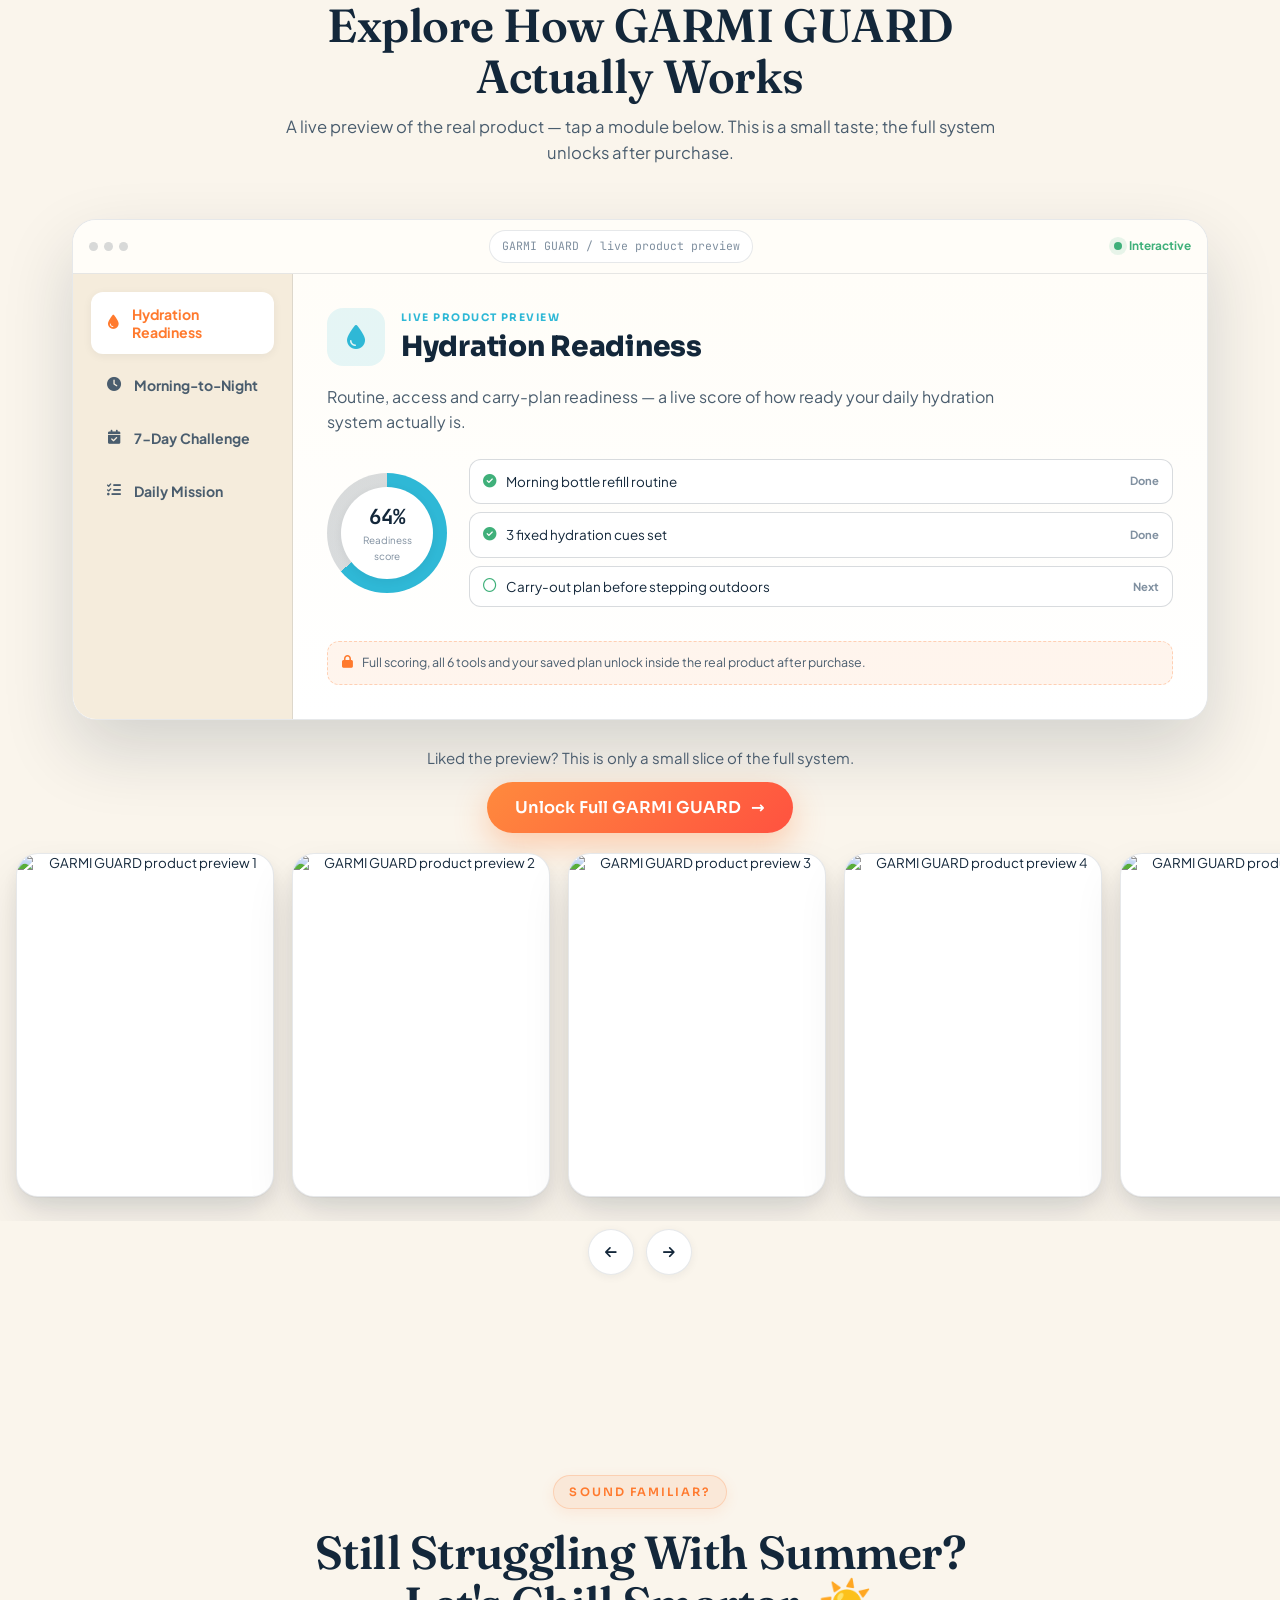
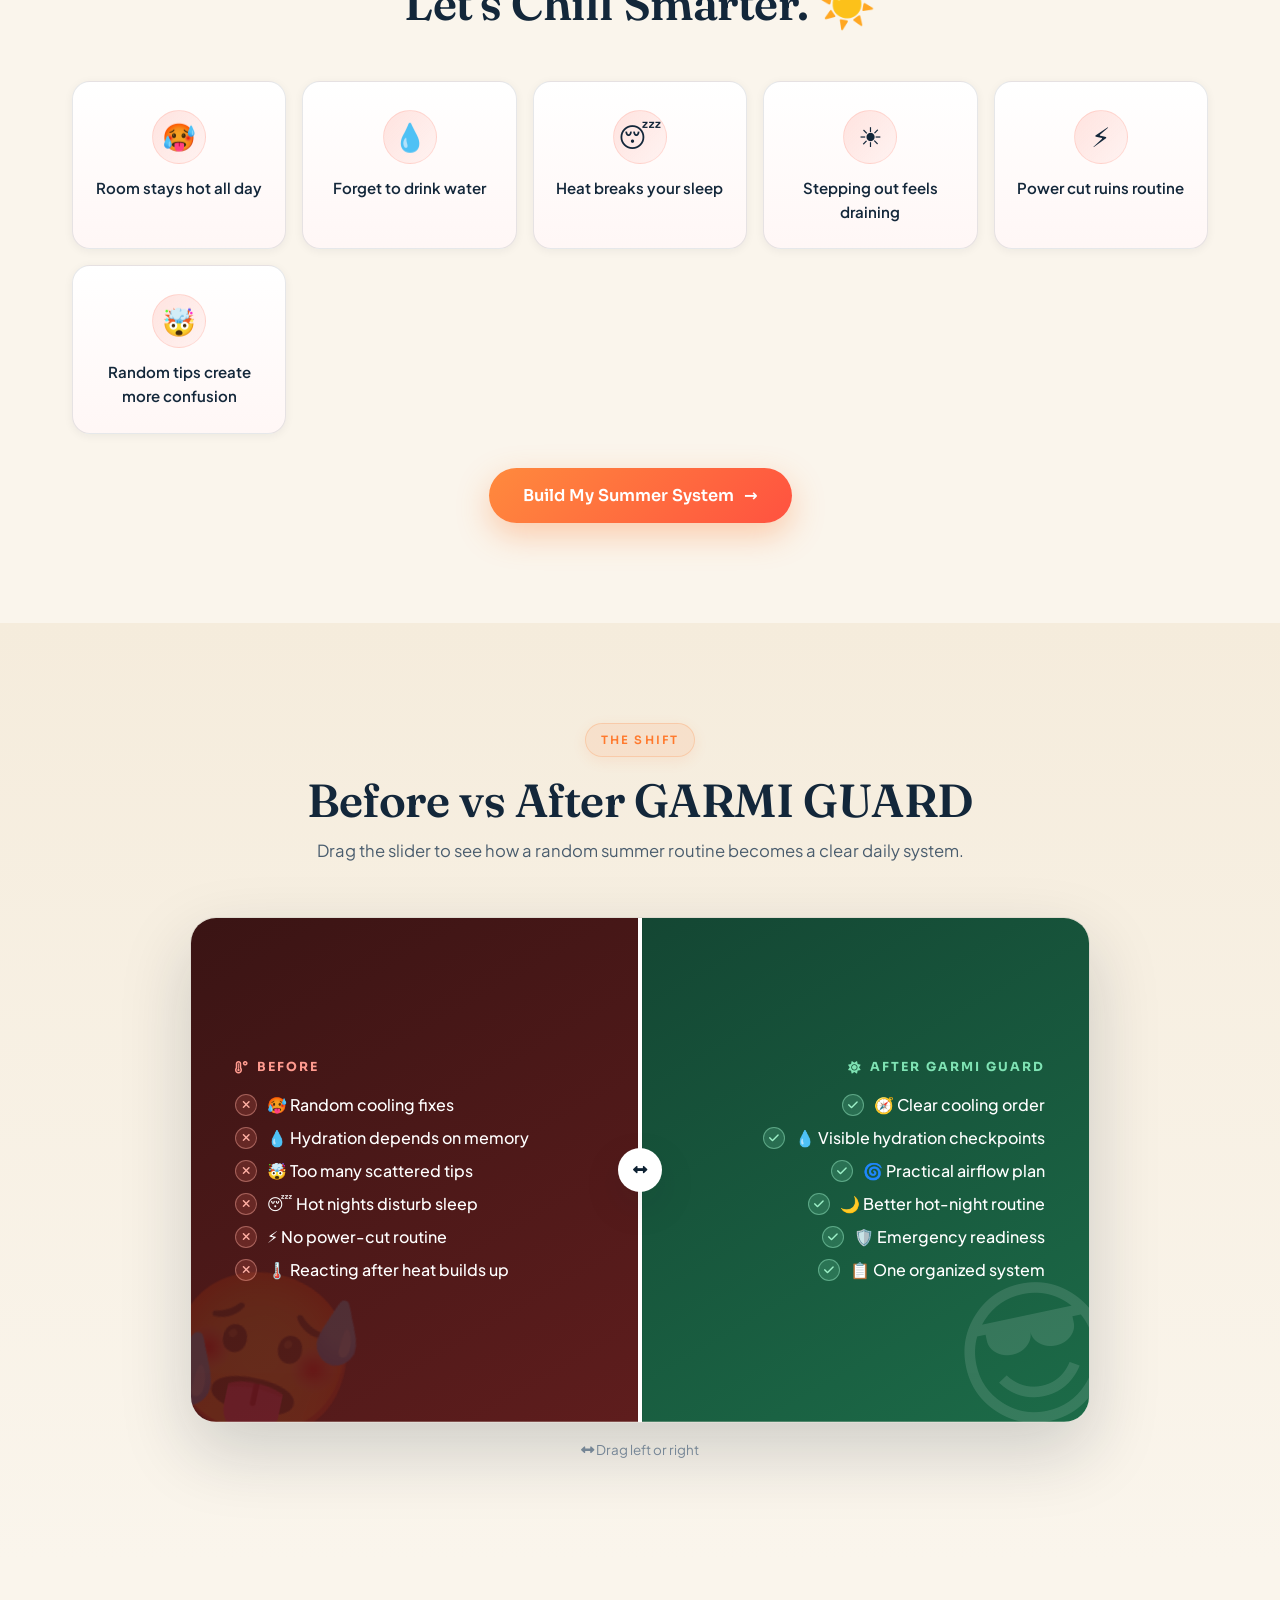
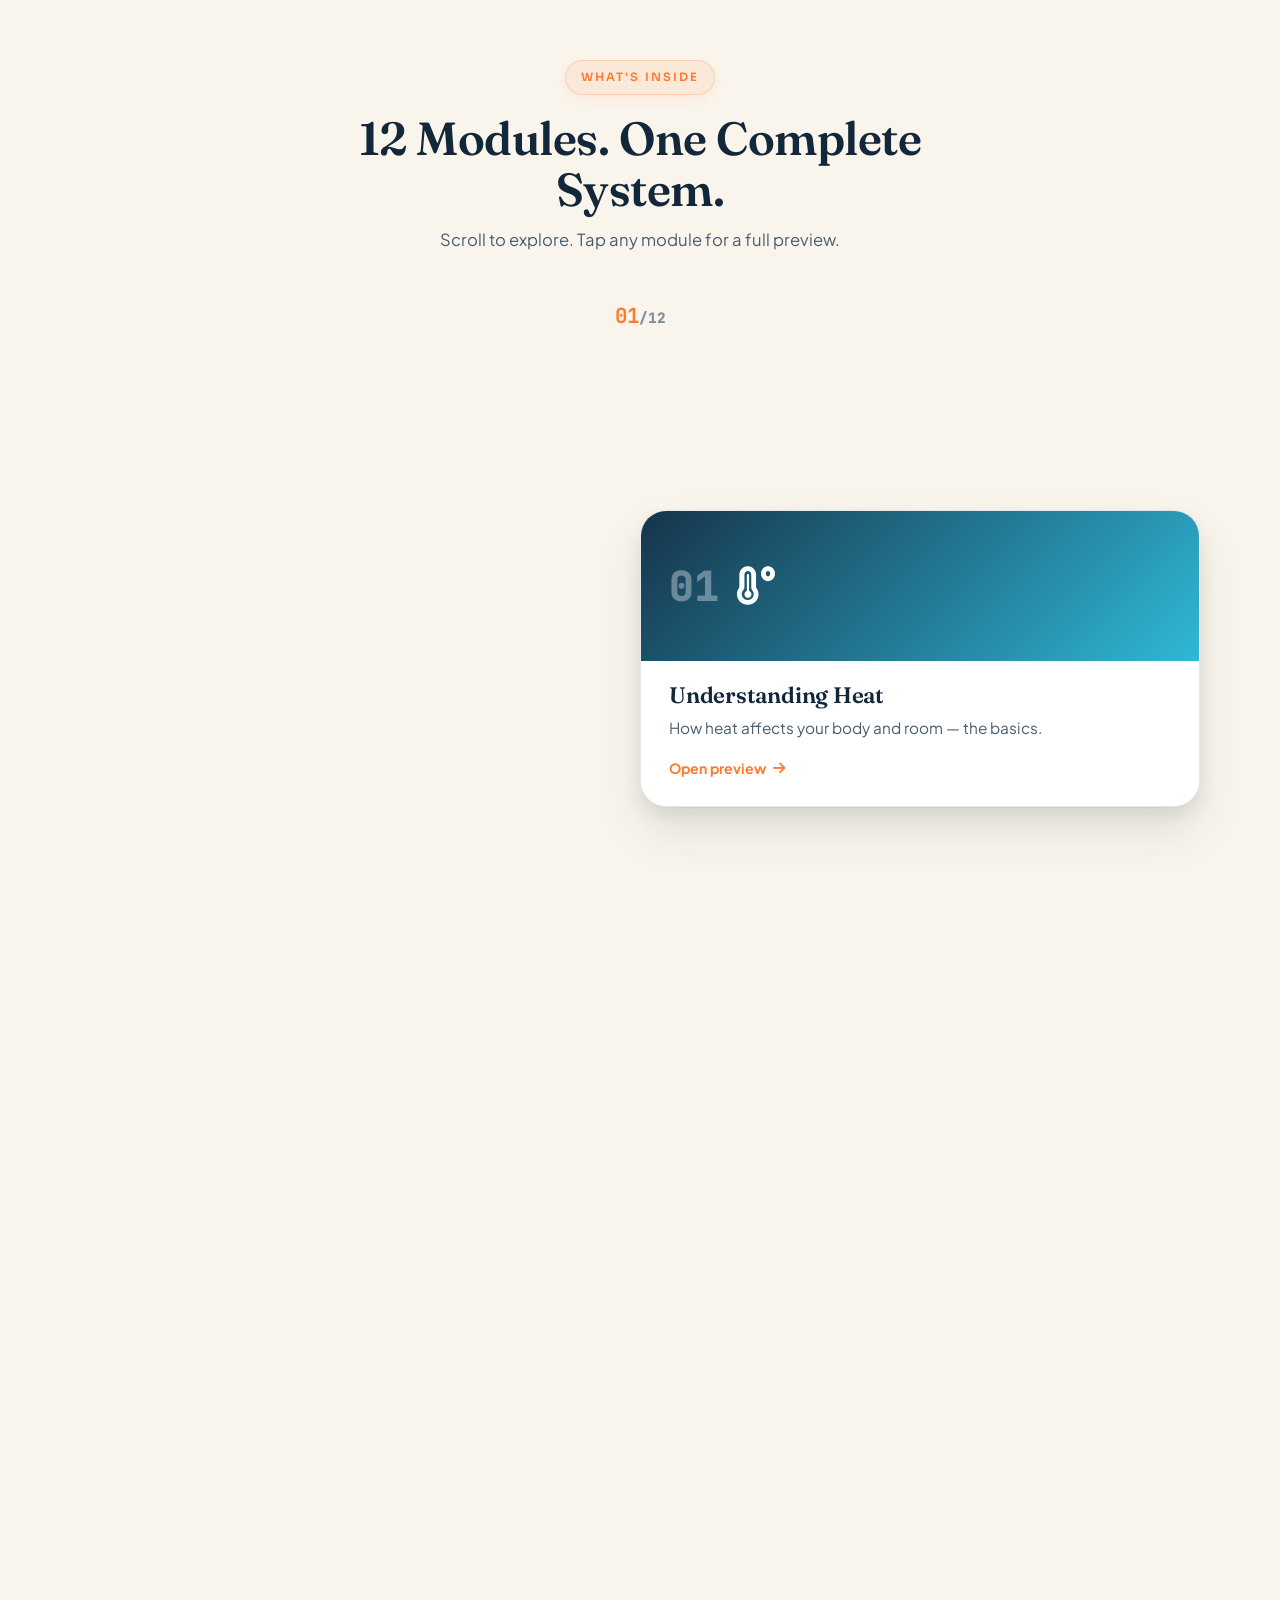
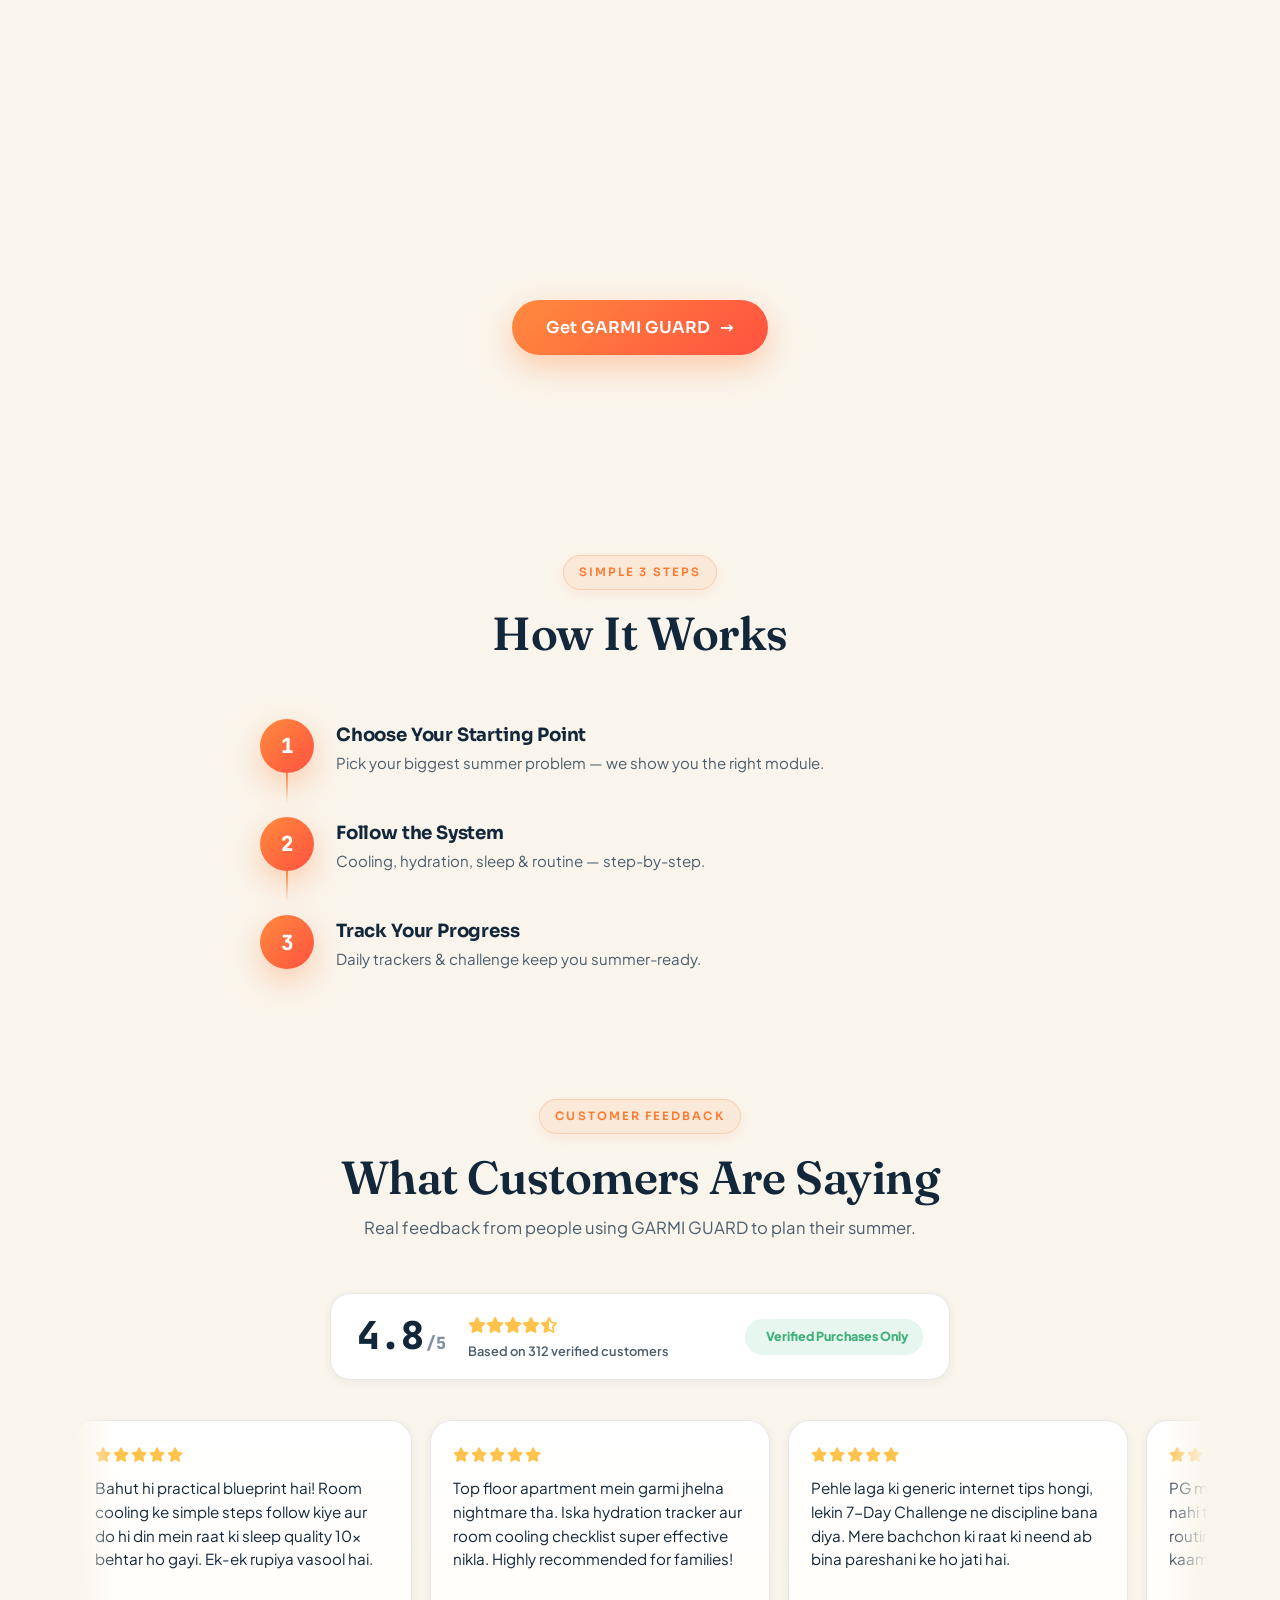
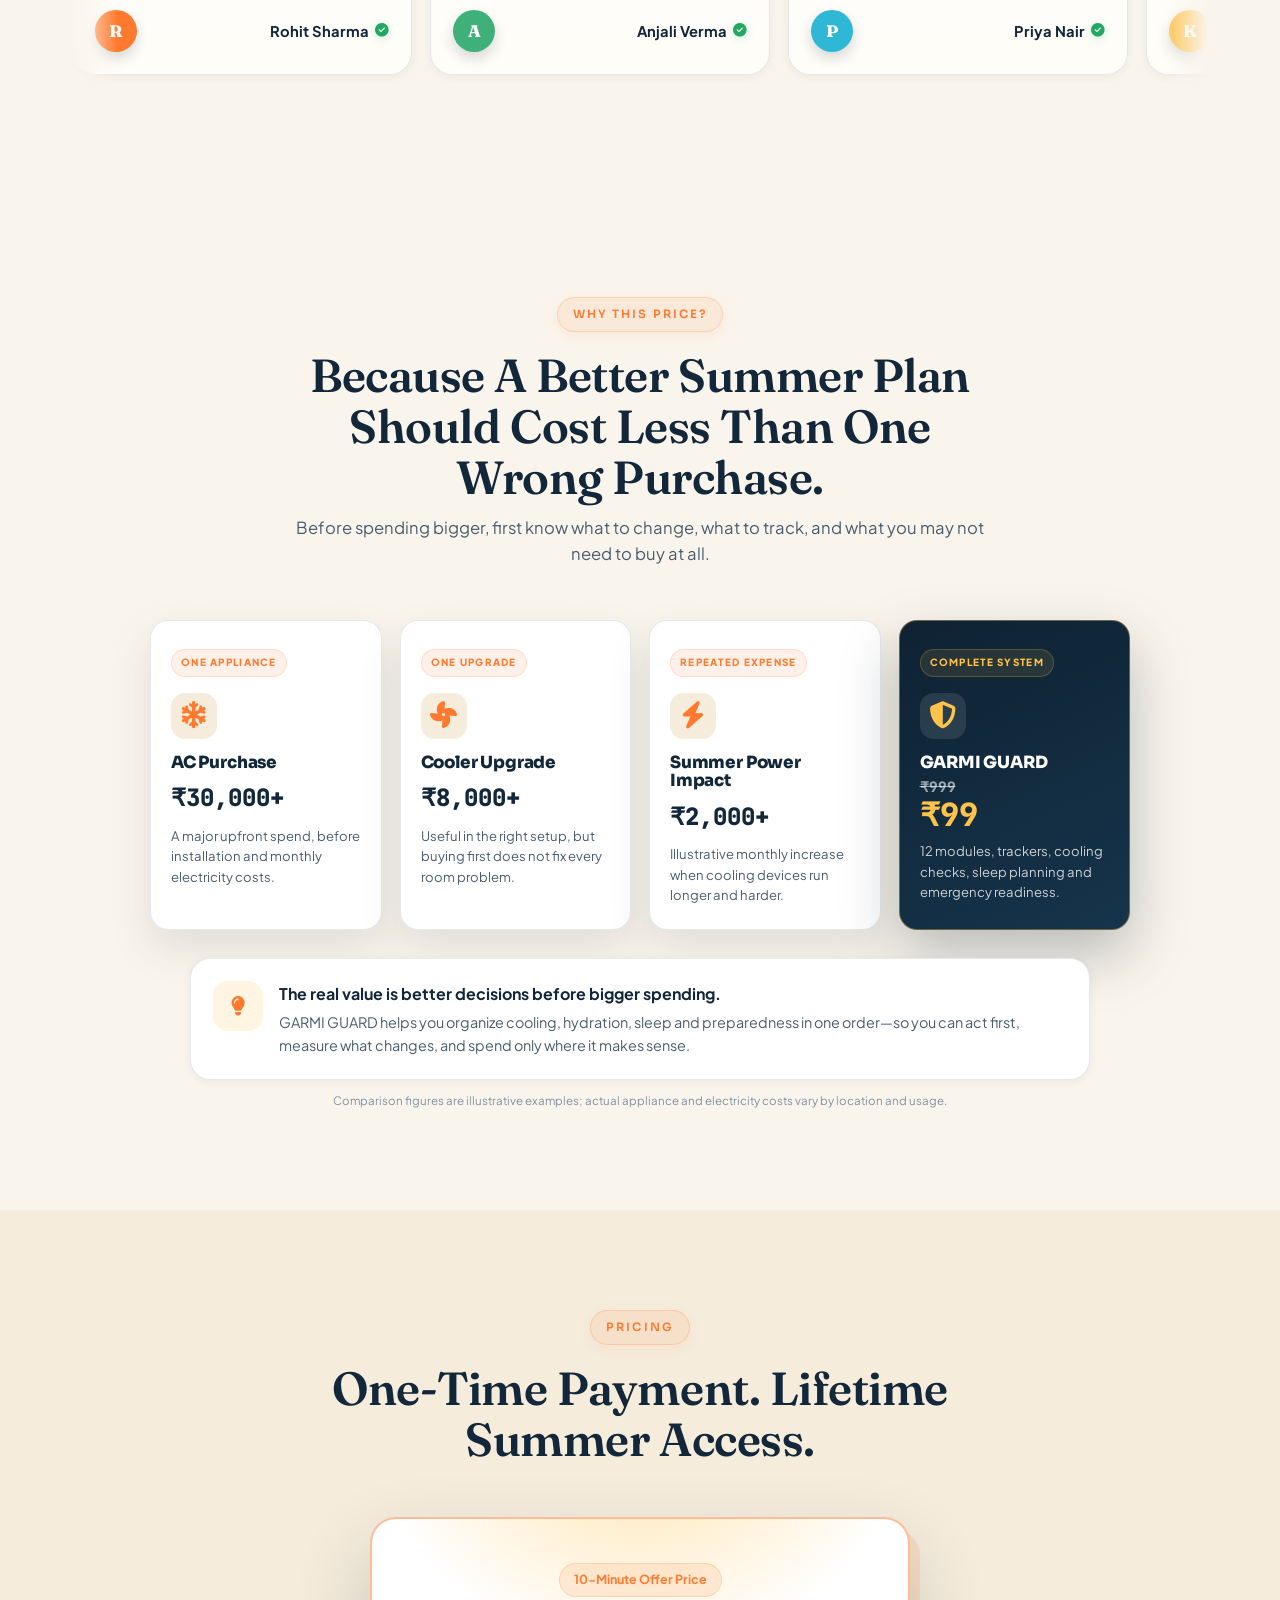
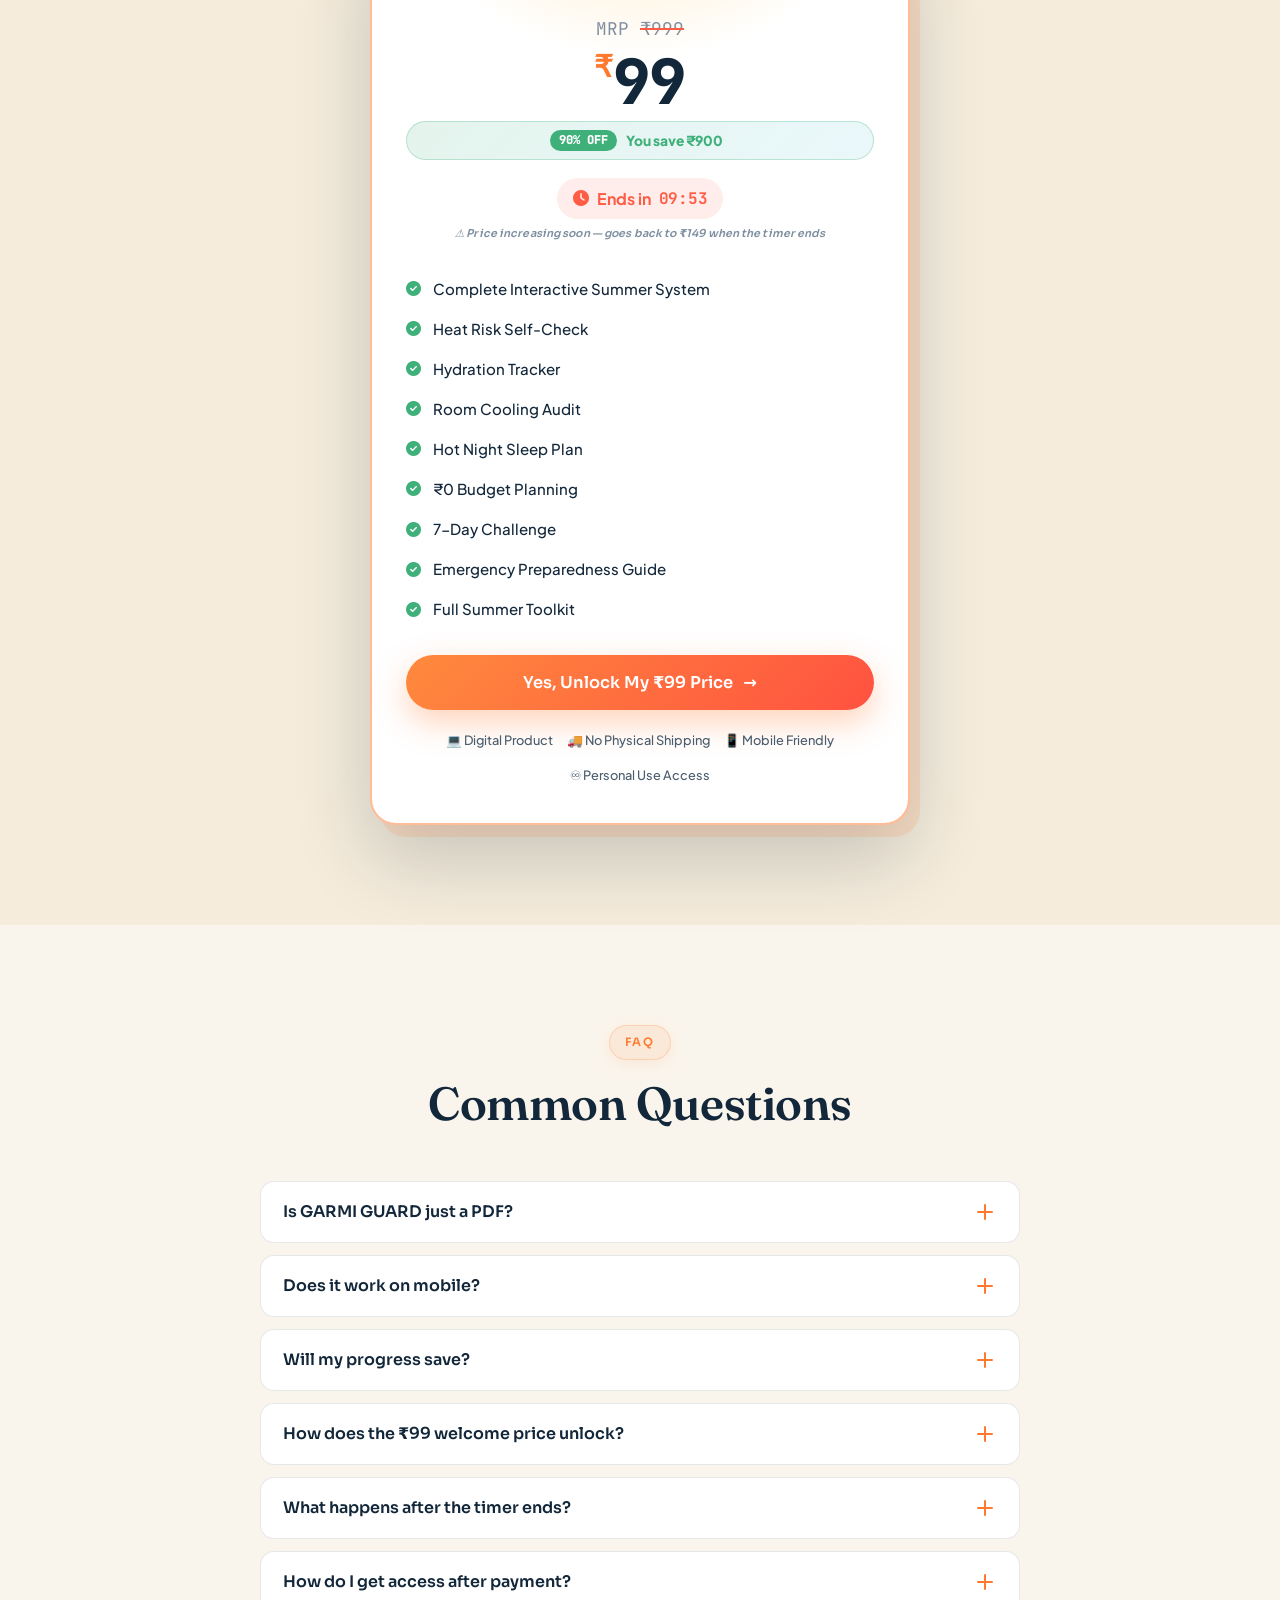
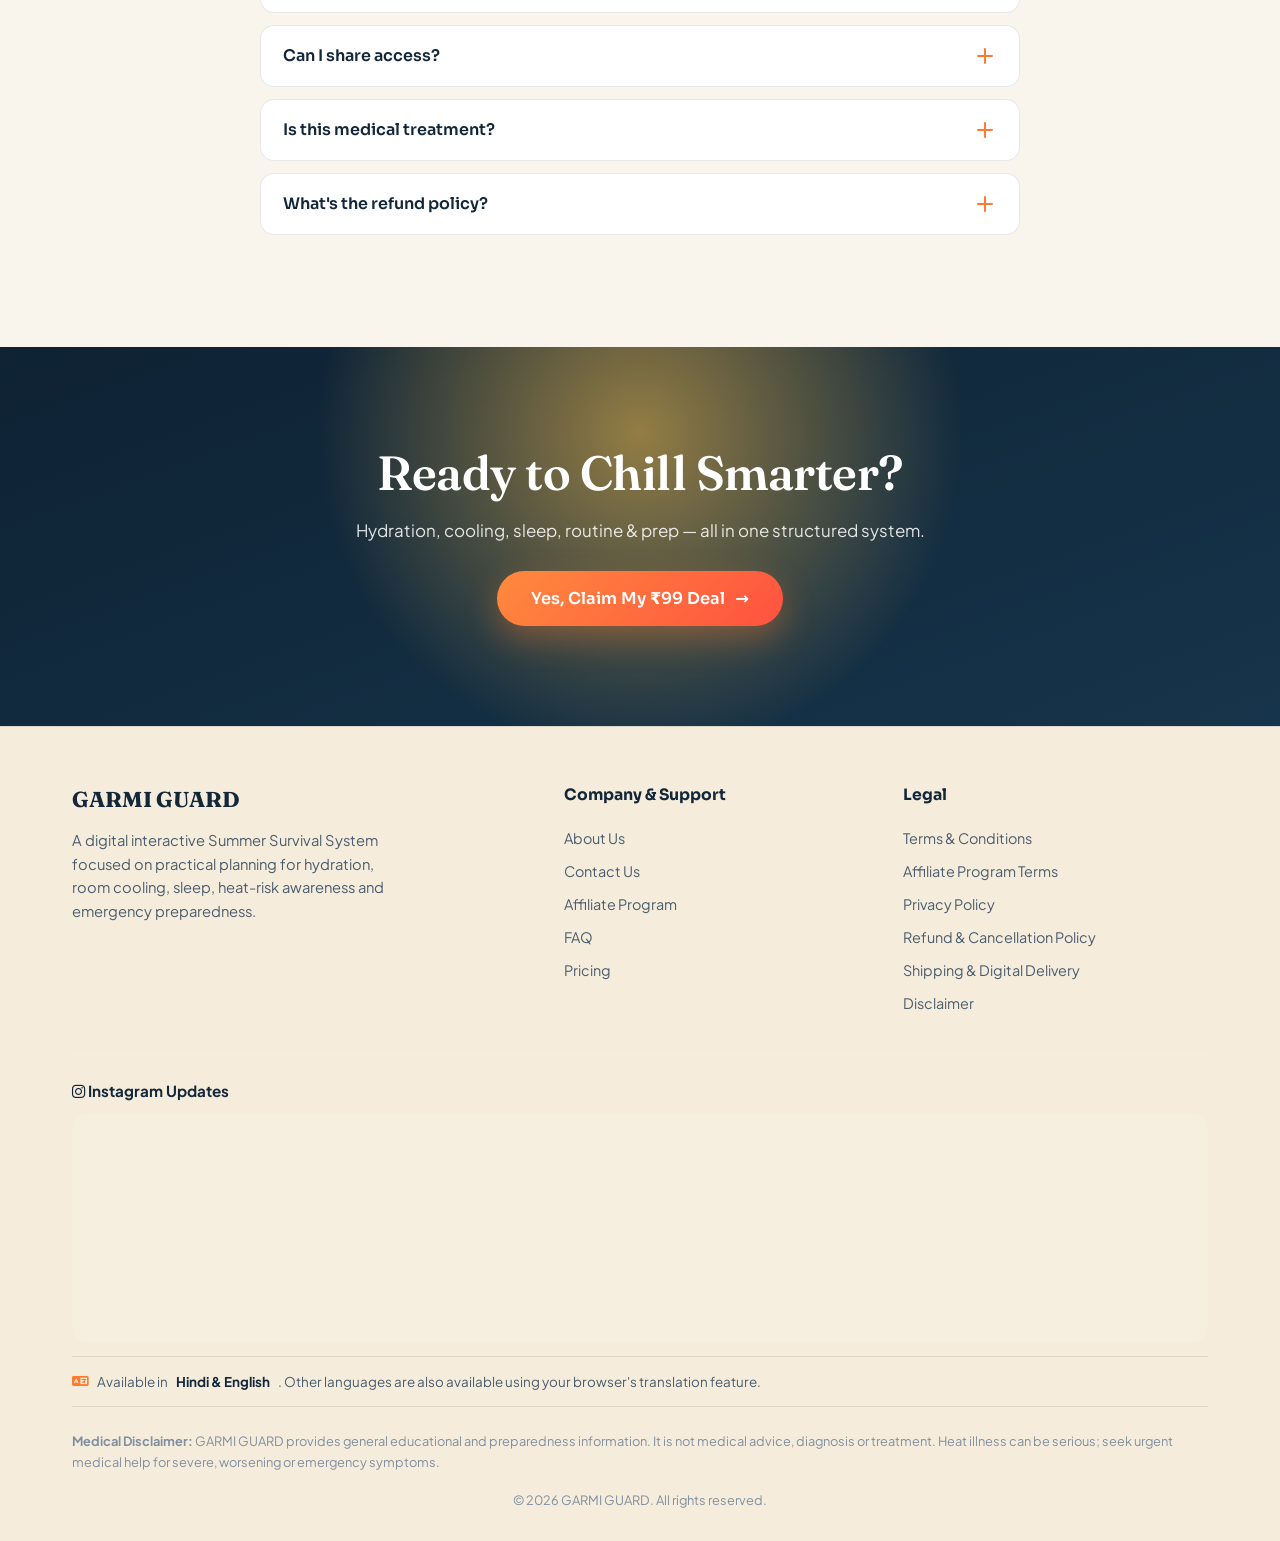
==== commit d841f2c5: "Add files via upload" ====
--- a/index.html
+++ b/index.html
@@ -189,6 +189,9 @@
 .menu-orb:hover { transform:rotate(12deg) scale(1.05); box-shadow:0 0 0 7px rgba(255,194,75,.12), 0 7px 20px rgba(255,122,46,.45); }
 .menu-orb i { color:#fff; font-size:.9rem; filter:drop-shadow(0 1px 2px rgba(0,0,0,.18)); }
 @keyframes pulseGlow { 0%,100%{ box-shadow: 0 0 0 5px rgba(255,194,75,0.14), 0 4px 14px rgba(255,122,46,0.35);} 50%{ box-shadow: 0 0 0 8px rgba(255,194,75,0.06), 0 6px 20px rgba(255,122,46,0.5);} }
+.btn-attn { animation: btnAttnPulse 2.6s ease-in-out infinite; }
+.btn-attn:hover, .btn-attn:active { animation: none; }
+@keyframes btnAttnPulse { 0%,100%{ box-shadow: var(--glow), 0 0 0 0 rgba(255,90,50,.45);} 50%{ box-shadow: var(--glow), 0 0 0 9px rgba(255,90,50,0);} }
 .header-actions { display: flex; align-items: center; gap: 10px; }
 
 /* Share icon-only */
@@ -533,6 +536,8 @@
 .pc-save.show { display: flex; }
 .pc-timer { display:none; align-items:center; justify-content:center; gap:8px; background: rgba(255,82,64,.1); color: var(--coral); font-weight: 700; padding: 8px 16px; border-radius: 100px; margin: 12px auto 0; width: fit-content; position: relative; }
 .pc-timer.show { display: inline-flex; }
+.pc-timer-note { display:none; text-align:center; font-size:.68rem; font-weight:600; color: var(--text-mute); margin:6px auto 0; letter-spacing:.01em; font-style:italic; }
+.pc-timer-note.show { display:block; }
 .pc-features { text-align: left; margin: 26px 0; position: relative; }
 .pc-features li { display: flex; align-items: center; gap: 12px; padding: 8px 0; font-size: .94rem; font-weight: 500; }
 .pc-features li i { color: var(--leaf); }
@@ -677,7 +682,9 @@
 /* LIVE NOTIF */
 .live-notif { position: fixed; z-index: 650; background: var(--surface); border: 1px solid var(--border); border-radius: 14px; box-shadow: var(--shadow-lg); padding: 12px 16px; display: flex; align-items: center; gap: 12px; max-width: 300px; opacity: 0; pointer-events: none; transition: opacity .4s, transform .4s; }
 .live-notif.show { opacity: 1; }
-.live-notif .ln-icon { width: 40px; height: 40px; border-radius: 50%; background: var(--grad-cta); display: grid; place-items: center; color: #fff; font-size: 1rem; flex-shrink: 0; }
+.live-notif .ln-icon { width: 40px; height: 40px; border-radius: 50%; background: var(--grad-cta); display: grid; place-items: center; color: #fff; font-size: 1rem; flex-shrink: 0; overflow:hidden; }
+.live-notif .ln-icon.has-photo { background: var(--surface-2); box-shadow:0 0 0 2px var(--leaf); }
+.live-notif .ln-icon.has-photo img { width:100%; height:100%; object-fit:cover; display:block; border-radius:50%; }
 .live-notif .ln-text { font-size: .84rem; }
 .live-notif .ln-text strong { font-weight: 700; }
 .live-notif .ln-time { font-size: .74rem; color: var(--text-mute); }
@@ -1487,7 +1494,7 @@
 <meta content="https://i.ibb.co/whR4WgbY/file-00000000eca082089c84fda754c4ad80.png" data-gg-seo="true" name="twitter:image"/>
 <meta content="GARMI GUARD — Interactive Summer Survival System" data-gg-seo="true" name="twitter:image:alt"/>
 <meta content="#0E2233" data-gg-seo="true" name="theme-color"/>
-<script data-gg-schema="true" type="application/ld+json">{"@context":"https://schema.org","@type":"Organization","name":"GARMI GUARD","url":"https://garmiguard.pages.dev/","description":"Creator and publisher of the GARMI GUARD interactive digital Summer Survival System."}</script><script data-gg-schema="true" type="application/ld+json">{"@context":"https://schema.org","@type":"WebSite","name":"GARMI GUARD","url":"https://garmiguard.pages.dev/","inLanguage":"en-IN"}</script><script data-gg-schema="true" type="application/ld+json">{"@context":"https://schema.org","@type":"Product","name":"GARMI GUARD — Interactive Summer Survival System","description":"A digital interactive summer preparedness system with hydration planning, room cooling guidance, hot-night sleep routines, heat-risk self-checks, emergency preparedness, situation-specific plans, trackers and checklists.","image":"https://i.ibb.co/whR4WgbY/file-00000000eca082089c84fda754c4ad80.png","brand":{"@type":"Brand","name":"GARMI GUARD"},"category":"Digital Product","inLanguage":["hi","en"],"url":"https://garmiguard.pages.dev/","offers":{"@type":"Offer","url":"https://garmiguard.pages.dev/#pricing","priceCurrency":"INR","price":"279","availability":"https://schema.org/InStock"},"aggregateRating":{"@type":"AggregateRating","ratingValue":"4.8","reviewCount":"312","bestRating":"5","worstRating":"1"}}</script>
+<script data-gg-schema="true" type="application/ld+json">{"@context":"https://schema.org","@type":"Organization","name":"GARMI GUARD","url":"https://garmiguard.pages.dev/","description":"Creator and publisher of the GARMI GUARD interactive digital Summer Survival System."}</script><script data-gg-schema="true" type="application/ld+json">{"@context":"https://schema.org","@type":"WebSite","name":"GARMI GUARD","url":"https://garmiguard.pages.dev/","inLanguage":"en-IN"}</script><script data-gg-schema="true" type="application/ld+json">{"@context":"https://schema.org","@type":"Product","name":"GARMI GUARD — Interactive Summer Survival System","description":"A digital interactive summer preparedness system with hydration planning, room cooling guidance, hot-night sleep routines, heat-risk self-checks, emergency preparedness, situation-specific plans, trackers and checklists.","image":"https://i.ibb.co/whR4WgbY/file-00000000eca082089c84fda754c4ad80.png","brand":{"@type":"Brand","name":"GARMI GUARD"},"category":"Digital Product","inLanguage":["hi","en"],"url":"https://garmiguard.pages.dev/","offers":{"@type":"Offer","url":"https://garmiguard.pages.dev/#pricing","priceCurrency":"INR","price":"149","availability":"https://schema.org/InStock"},"aggregateRating":{"@type":"AggregateRating","ratingValue":"4.8","reviewCount":"312","bestRating":"5","worstRating":"1"}}</script>
 <style id="gg-final-checkout-overrides">
 .gg-header-icon{width:40px;height:40px;border:0;background:transparent;border-radius:12px;display:grid;place-items:center;color:var(--text);font-size:1.02rem;transition:.22s}
 header:not(.scrolled) .gg-header-icon{color:#fff}.gg-header-icon:hover{color:var(--orange);transform:translateY(-2px)}
@@ -1784,7 +1791,7 @@
 <button aria-label="Share GARMI GUARD" class="drawer-tool" id="drawerShareBtn"><i class="fa-solid fa-paper-plane"></i><span>Share</span></button>
 <button aria-label="Toggle theme" class="drawer-tool" data-theme-control="" id="drawerThemeToggle"><i class="fa-solid fa-circle-half-stroke"></i><span id="drawerThemeLabel">Theme</span></button>
 </div>
-<div class="drawer-access"><button class="btn btn-cta btn-lg" data-checkout="" id="drawerAccess">Get Access ₹279 <span class="arrow">→</span></button></div>
+<div class="drawer-access"><button class="btn btn-cta btn-lg btn-attn" data-checkout="" id="drawerAccess">Get Access — ₹149 <span class="arrow">→</span></button></div>
 </div>
 </aside>
 <!-- HERO -->
@@ -1799,14 +1806,14 @@
 <p class="hero-sub">Room cooling, hydration, sleep, heat-risk checks and emergency readiness — one practical interactive system built for real Indian summers.</p>
 <div class="hero-price" id="heroPrice">
 <span class="price-strike" id="heroPriceOld">₹999</span>
-<span class="price-now num" id="heroPriceNow">₹279</span>
+<span class="price-now num" id="heroPriceNow">₹149</span>
 <span class="price-badge gg-save-badge" id="heroPriceBadge"></span>
 </div>
 <div class="hero-timer-group" id="heroTimerPill">
-<div class="hero-timer-pill"><i class="fa-solid fa-clock"></i> Offer Ends Soon — <span class="num" id="heroTimer">30:00</span></div>
+<div class="hero-timer-pill"><i class="fa-solid fa-clock"></i> Offer Ends Soon — <span class="num" id="heroTimer">10:00</span></div>
 </div>
 <div class="hero-cta-row">
-<button class="btn btn-cta btn-lg" data-checkout="" id="heroCta">Get GARMI GUARD <span class="arrow">→</span></button>
+<button class="btn btn-cta btn-lg" data-checkout="" id="heroCta">Get Instant Access — ₹149 <span class="arrow">→</span></button>
 </div>
 </div>
 <div class="hero-visual reveal d2">
@@ -2053,7 +2060,7 @@
 <span class="cost-label">COMPLETE SYSTEM</span>
 <div class="cost-icon"><i class="fa-solid fa-shield-halved"></i></div>
 <h3>GARMI GUARD</h3>
-<div class="cost-final" id="costFinalPrice">₹279</div>
+<div class="cost-final" id="costFinalPrice">₹149</div>
 <p>12 modules, trackers, cooling checks, sleep planning and emergency readiness.</p>
 </div>
 </div>
@@ -2074,9 +2081,10 @@
 <div aria-label="Get GARMI GUARD access" class="pricing-card reveal" data-checkout="" role="link" tabindex="0">
 <span class="pc-badge" id="pcBadge">Public Price</span>
 <div class="pc-mrp" id="pcOldPrice">MRP <span class="pc-mrp-strike">₹999</span></div>
-<div class="pc-price num"><span class="rs">₹</span><span id="pcPrice">279</span></div>
+<div class="pc-price num"><span class="rs">₹</span><span id="pcPrice">149</span></div>
 <div class="pc-save gg-save-badge" id="pcSave"></div>
-<div class="pc-timer" id="pcTimer"><i class="fa-solid fa-clock"></i> Ends in <span class="num" id="pcTimerCount">30:00</span></div>
+<div class="pc-timer" id="pcTimer"><i class="fa-solid fa-clock"></i> Ends in <span class="num" id="pcTimerCount">10:00</span></div>
+<div class="pc-timer-note" id="pcTimerNote">⚠️ Price increasing soon — goes back to ₹149 when the timer ends</div>
 <ul class="pc-features">
 <li><i class="fa-solid fa-circle-check"></i> Complete Interactive Summer System</li>
 <li><i class="fa-solid fa-circle-check"></i> Heat Risk Self-Check</li>
@@ -2088,7 +2096,7 @@
 <li><i class="fa-solid fa-circle-check"></i> Emergency Preparedness Guide</li>
 <li><i class="fa-solid fa-circle-check"></i> Full Summer Toolkit</li>
 </ul>
-<button class="btn btn-cta btn-lg btn-block" data-checkout="" id="pricingCta">Get GARMI GUARD <span class="arrow">→</span></button>
+<button class="btn btn-cta btn-lg btn-block" data-checkout="" id="pricingCta">Get Instant Access — ₹149 <span class="arrow">→</span></button>
 <div class="pc-trust"><span>💻 Digital Product</span><span>🚚 No Physical Shipping</span><span>📱 Mobile Friendly</span><span>♾️ Personal Use Access</span></div>
 </div>
 </div>
@@ -2107,7 +2115,7 @@
 <h2>Ready to Chill Smarter?</h2>
 <p>Hydration, cooling, sleep, routine &amp; prep — all in one structured system.</p>
 <p class="final-personal" id="finalPersonal"></p>
-<div style="margin-top:26px;"><button class="btn btn-cta btn-lg" data-checkout="" id="finalCta">Get GARMI GUARD <span class="arrow">→</span></button></div>
+<div style="margin-top:26px;"><button class="btn btn-cta btn-lg" data-checkout="" id="finalCta">Get Instant Access — ₹149 <span class="arrow">→</span></button></div>
 </div>
 </div>
 </section>
@@ -2126,7 +2134,7 @@
 <a href="terms.html">Terms &amp; Conditions</a><a href="affiliate-terms.html">Affiliate Program Terms</a><a href="privacy.html">Privacy Policy</a><a href="refund.html">Refund &amp; Cancellation Policy</a><a href="shipping.html">Shipping &amp; Digital Delivery</a><a href="disclaimer.html">Disclaimer</a>
 </div>
 </div>
-<div class="footer-instagram"><h4><i class="fa-brands fa-instagram"></i> Instagram Updates</h4><iframe class="footer-insta-frame" src="https://www.instagram.com/garmiguard.in/embed" loading="lazy" title="GARMI GUARD Instagram Feed"></iframe></div>
+<div class="footer-instagram"><h4><i class="fa-brands fa-instagram"></i> Instagram Updates</h4><iframe class="footer-insta-frame" src="https://www.instagram.com/garmiguard.shop/embed" loading="lazy" title="GARMI GUARD Instagram Feed"></iframe></div>
 <div class="footer-lang"><i class="fa-solid fa-language"></i> Available in <strong>Hindi &amp; English</strong>. Other languages are also available using your browser's translation feature.</div>
 <div class="footer-disclaimer"><strong>Medical Disclaimer:</strong> GARMI GUARD provides general educational and preparedness information. It is not medical advice, diagnosis or treatment. Heat illness can be serious; seek urgent medical help for severe, worsening or emergency symptoms.</div>
 <div class="footer-copy">© <span id="yearNow"></span> GARMI GUARD. All rights reserved.</div>
@@ -2135,10 +2143,10 @@
 <!-- STICKY FLOATING CTA -->
 <div class="sticky-cta" id="stickyCta">
 <div class="sticky-capsule" id="stickyCapsule">
-<span class="price-tab hide" id="stickyPriceTab"><span class="old-mini">₹999</span> ₹199</span>
-<span class="save-tab" id="stickyOfferCopy">Save ₹800</span>
-<span class="sticky-timer" id="stickyTimer"><i class="fa-solid fa-clock"></i> <span class="num" id="stickyTimerCount">30:00</span></span>
-<button class="btn btn-cta" id="stickyCtaBtn">Get Access ₹279 <span class="arrow">→</span></button>
+<span class="price-tab hide" id="stickyPriceTab"><span class="old-mini">₹999</span> ₹99</span>
+<span class="save-tab" id="stickyOfferCopy">Save ₹900</span>
+<span class="sticky-timer" id="stickyTimer"><i class="fa-solid fa-clock"></i> <span class="num" id="stickyTimerCount">10:00</span></span>
+<button class="btn btn-cta btn-attn" id="stickyCtaBtn">Get Access — ₹149 <span class="arrow">→</span></button>
 </div>
 </div>
 <!-- LEAD POPUP -->
@@ -2154,9 +2162,9 @@
 <p class="lead-copy">Enter your details to unlock your welcome price.</p>
 <div class="lead-price-row" id="leadPriceRow">
 <span class="lp-public num" id="leadPublicPrice">₹999</span>
-<span class="lp-unlock num">₹199</span>
-</div>
-<div class="lead-save-badge" id="leadSaveBadge"><span class="gg-save-badge" id="leadSaveBadgeInner"><span class="gg-save-pct" id="leadSavePct">80% OFF</span><span class="gg-save-amt" id="leadSaveAmt">You save ₹800</span></span></div>
+<span class="lp-unlock num">₹99</span>
+</div>
+<div class="lead-save-badge" id="leadSaveBadge"><span class="gg-save-badge" id="leadSaveBadgeInner"><span class="gg-save-pct" id="leadSavePct">90% OFF</span><span class="gg-save-amt" id="leadSaveAmt">You save ₹900</span></span></div>
 <div class="lead-timer">
 <div class="lt-count num" id="leadTimerCount">29:59</div>
 <div class="lt-label">Offer Window Ends In</div>
@@ -2172,7 +2180,7 @@
 <div class="field-shell phone-freeform"><i class="fa-solid fa-phone"></i><input autocomplete="tel" id="leadPhone" inputmode="numeric" maxlength="10" pattern="[0-9]{10}" placeholder="10-digit WhatsApp number" type="tel"/></div>
 <div class="err-msg" id="phoneErr">Enter a valid 10-digit WhatsApp number.</div>
 </div>
-<button class="btn btn-cta btn-lg btn-block" id="leadSubmit" type="submit">Unlock ₹199 Price <span class="arrow">→</span></button>
+<button class="btn btn-cta btn-lg btn-block" id="leadSubmit" type="submit">Unlock ₹99 Price <span class="arrow">→</span></button>
 <div class="lead-submit-msg" id="leadSubmitMsg"></div>
 <div class="lead-privacy">🔒 Used only for order access &amp; WhatsApp support — never shared or sold. <a href="privacy.html">Privacy Policy</a></div>
 </form>
@@ -2180,8 +2188,8 @@
 <div class="lead-success" id="leadSuccessBlock">
 <div class="ls-emoji">🎉</div>
 <h2 id="successHeadline">You're In!</h2>
-<p id="successCopy">Your ₹199 private price is active for the next 30 minutes.</p>
-<div class="ls-timer num" id="successTimer">30:00</div>
+<p id="successCopy">Your ₹99 private price is active for the next 10 minutes.</p>
+<div class="ls-timer num" id="successTimer">10:00</div>
 <div class="survey-block" id="surveyBlock">
 <div class="survey-q">
 <h4>Your biggest summer problem?</h4>
@@ -2204,7 +2212,7 @@
 </div>
 </div>
 </div>
-<button class="btn btn-cta btn-lg btn-block" data-checkout="" id="successCta" style="margin-top:14px;">Buy Now ₹199 <span class="arrow">→</span></button>
+<button class="btn btn-cta btn-lg btn-block" data-checkout="" id="successCta" style="margin-top:14px;">Yes, Activate My ₹99 Price <span class="arrow">→</span></button>
 
 </div>
 </div>
@@ -2220,7 +2228,7 @@
 <h3 id="previewTitle">Module Title</h3>
 <p id="previewDesc">Description</p>
 <ul id="previewPoints"></ul>
-<button class="btn btn-cta btn-block" data-checkout="" id="previewCta" style="margin-top:16px;">Get GARMI GUARD ₹279 <span class="arrow">→</span></button>
+<button class="btn btn-cta btn-block" data-checkout="" id="previewCta" style="margin-top:16px;">Get Instant Access — ₹149 <span class="arrow">→</span></button>
 </div>
 </div>
 </div>
@@ -2233,7 +2241,7 @@
 <h3 id="lightboxTitle">Preview</h3>
 <p id="lightboxSub"></p>
 </div>
-<button class="btn btn-cta btn-block lightbox-cta" data-checkout="" id="lightboxCta">Get GARMI GUARD ₹279 <span class="arrow">→</span></button>
+<button class="btn btn-cta btn-block lightbox-cta" data-checkout="" id="lightboxCta">Get Instant Access — ₹149 <span class="arrow">→</span></button>
 </div>
 </div>
 <!-- SHARE MODAL -->
@@ -2297,8 +2305,8 @@
   workerBaseUrl: "https://garmiguardpayments.ankurkatel2.workers.dev", // Deployed Cloudflare Worker base URL (see worker.js) — no trailing slash
   razorpayKeyId: "rzp_live_TI9aRoRIPKIwOu", // Razorpay Key ID — this is PUBLIC/publishable, safe on the frontend. Never put the Key Secret here.
   payeeName: "Garmi Guard",
-  normalPrice: 279,
-  offerPrice: 199,
+  normalPrice: 149,
+  offerPrice: 99,
   mrp: 999,
   checkoutMinutes: 15,
   currency: "INR",
@@ -2616,7 +2624,7 @@
   fallbackUrl: "contact.html?intent=purchase"
 });
 
-const PRICE = { mrp: 999, public: 279, unlock: 199, savingFromMrp: 800, extraVsPublic: 80 };
+const PRICE = { mrp: 999, public: 149, unlock: 99, savingFromMrp: 900, extraVsPublic: 50 };
 
 /* ============================================================
    VIDEO REVIEWS — toggle + data
@@ -2717,7 +2725,7 @@
   }, { threshold: 0.3, rootMargin: '80px 0px' });
   cards.forEach(c => obs.observe(c));
 }
-const OFFER_WINDOW_MS = 30 * 60 * 1000;
+const OFFER_WINDOW_MS = 10 * 60 * 1000;
 const CAMPAIGN_CYCLE_MS = 5 * 24 * 60 * 60 * 1000;
 
 const MODULES = [
@@ -2882,8 +2890,8 @@
   { q:"Is GARMI GUARD just a PDF?", a:"No. It's an interactive digital summer system with modules, trackers, checklists and self-check tools — not a static PDF." },
   { q:"Does it work on mobile?", a:"Yes. It's fully mobile-friendly and runs smoothly even on mid-range Android phones." },
   { q:"Will my progress save?", a:"Yes. Your answers and trackers save locally on your device so you can continue later." },
-  { q:"How does the ₹199 welcome price unlock?", a:"Submit your name and WhatsApp number inside the welcome window, and a private ₹199 price unlocks for the next 30 minutes." },
-  { q:"What happens after the timer ends?", a:"The price returns to the public price of ₹279. Offer windows follow a device-based 5-day cycle; a valid A=offer link can also activate one 30-minute window per 5-day cycle." },
+  { q:"How does the ₹99 welcome price unlock?", a:"Submit your name and WhatsApp number inside the welcome window, and a private ₹99 price unlocks for the next 10 minutes." },
+  { q:"What happens after the timer ends?", a:"The price returns to the public price of ₹149. Offer windows follow a device-based 5-day cycle; a valid A=offer link can also activate one 10-minute window per 5-day cycle." },
   { q:"How do I get access after payment?", a:"Once payments are enabled, successful purchases are intended to receive digital access through the post-payment access flow and/or the contact details provided. If confirmed payment does not produce access, use the Contact Us page for support." },
   { q:"Can I share access?", a:"GARMI GUARD access is licensed for the purchaser’s personal use and should not be redistributed, resold or publicly shared." },
   { q:"Is this medical treatment?", a:"No. It's an educational summer preparedness product, not a substitute for professional medical care. For serious symptoms, see a doctor immediately." },
@@ -2997,7 +3005,7 @@
   return activated;
 }
 // Simple, no-cooldown re-trigger: opening the page with ?offer=1 always restarts a fresh
-// ₹199 offer window immediately — this is the link to share/bookmark so the offer can be
+// ₹99 offer window immediately — this is the link to share/bookmark so the offer can be
 // unlocked again any time after it has expired (e.g. garmiguard.pages.dev/?offer=1).
 function processForceOfferParam() {
   const url = new URL(location.href);
@@ -3058,22 +3066,23 @@
   $('#heroPriceBadge').style.display = 'inline-flex';
   $('#heroPriceBadge').innerHTML = offerBadgeHtml;
   $('#heroTimerPill').classList.toggle('show', s.offerActive);
-  $('#heroCta').innerHTML = s.offerActive ? 'Buy Now ₹199 <span class="arrow">→</span>' : 'Get GARMI GUARD ₹279 <span class="arrow">→</span>';
+  $('#heroCta').innerHTML = s.offerActive ? 'Yes, I Want This — ₹99 <span class="arrow">→</span>' : 'Get Instant Access — ₹149 <span class="arrow">→</span>';
 
   $('#pcOldPrice').innerHTML = 'MRP <span class="pc-mrp-strike">₹999</span>';
   $('#pcPrice').textContent = s.price;
-  $('#pcBadge').textContent = s.offerActive ? '30-Minute Offer Price' : 'Public Price';
+  $('#pcBadge').textContent = s.offerActive ? '10-Minute Offer Price' : 'Public Price';
   $('#pcSave').classList.add('show');
   $('#pcSave').innerHTML = offerBadgeHtml;
   $('#pcTimer').classList.toggle('show', s.offerActive);
-  $('#pricingCta').innerHTML = s.offerActive ? 'Buy Now ₹199 <span class="arrow">→</span>' : 'Get Access ₹279 <span class="arrow">→</span>';
+  const pcTimerNote = $('#pcTimerNote'); if (pcTimerNote) pcTimerNote.classList.toggle('show', s.offerActive);
+  $('#pricingCta').innerHTML = s.offerActive ? 'Yes, Unlock My ₹99 Price <span class="arrow">→</span>' : 'Get Instant Access — ₹149 <span class="arrow">→</span>';
 
   const leadPct = $('#leadSavePct'), leadAmt = $('#leadSaveAmt');
   if (leadPct) leadPct.textContent = pct + '% OFF';
   if (leadAmt) leadAmt.textContent = 'You save ₹' + (PRICE.mrp - s.price);
 
   const costFinal = $('#costFinalPrice');
-  if (costFinal) costFinal.innerHTML = s.offerActive ? '<span class="cost-offer-old">₹999</span><span class="cost-offer-now">₹199</span>' : '<span class="cost-offer-old">₹999</span><span class="cost-offer-now">₹279</span>';
+  if (costFinal) costFinal.innerHTML = s.offerActive ? '<span class="cost-offer-old">₹999</span><span class="cost-offer-now">₹99</span>' : '<span class="cost-offer-old">₹999</span><span class="cost-offer-now">₹149</span>';
 
   const sc = $('#stickyCtaBtn'), cap = $('#stickyCapsule'), timer = $('#stickyTimer'), save = $('#stickyOfferCopy'), priceTab = $('#stickyPriceTab');
   cap.classList.toggle('public-mode', !s.offerActive);
@@ -3081,21 +3090,21 @@
   save.classList.toggle('save-tag-inline', s.offerActive);
   save.classList.toggle('save-tag-float', !s.offerActive);
   if (s.offerActive) {
-    sc.innerHTML = 'Buy Now ₹199 <span class="arrow">→</span>';
+    sc.innerHTML = 'Grab It Now — ₹99 <span class="arrow">→</span>';
     timer.classList.add('show');
     if (priceTab) priceTab.classList.remove('hide');
   } else {
-    sc.innerHTML = 'Get Access ₹279 <span class="arrow">→</span>';
+    sc.innerHTML = 'Get Access — ₹149 <span class="arrow">→</span>';
     timer.classList.remove('show');
     if (priceTab) priceTab.classList.add('hide');
   }
 
-  $('#finalCta').innerHTML = s.offerActive ? 'Buy Now ₹199 <span class="arrow">→</span>' : 'Get GARMI GUARD ₹279 <span class="arrow">→</span>';
-  const drawerAccess = $('#drawerAccess'); if (drawerAccess) drawerAccess.innerHTML = s.offerActive ? 'Buy Now ₹199 <span class="arrow">→</span>' : 'Get Access ₹279 <span class="arrow">→</span>';
-  const quizCta = $('#quizCta'); if (quizCta) quizCta.innerHTML = s.offerActive ? 'Buy Now ₹199 <span class="arrow">→</span>' : 'Get Access ₹279 <span class="arrow">→</span>';
-  const pvCta = $('#previewCta'); if (pvCta) pvCta.innerHTML = s.offerActive ? 'Get GARMI GUARD ₹199 <span class="arrow">→</span>' : 'Get GARMI GUARD ₹279 <span class="arrow">→</span>';
-  const lbCta = $('#lightboxCta'); if (lbCta) lbCta.innerHTML = s.offerActive ? 'Get GARMI GUARD ₹199 <span class="arrow">→</span>' : 'Get GARMI GUARD ₹279 <span class="arrow">→</span>';
-  const scCta = $('#successCta'); if (scCta) scCta.innerHTML = s.offerActive ? 'Buy Now ₹199 <span class="arrow">→</span>' : 'Get Access ₹279 <span class="arrow">→</span>';
+  $('#finalCta').innerHTML = s.offerActive ? 'Yes, Claim My ₹99 Deal <span class="arrow">→</span>' : 'Get Instant Access — ₹149 <span class="arrow">→</span>';
+  const drawerAccess = $('#drawerAccess'); if (drawerAccess) drawerAccess.innerHTML = s.offerActive ? 'Buy Now — ₹99 <span class="arrow">→</span>' : 'Get Access — ₹149 <span class="arrow">→</span>';
+  const quizCta = $('#quizCta'); if (quizCta) quizCta.innerHTML = s.offerActive ? 'Unlock My Plan — ₹99 <span class="arrow">→</span>' : 'Get Access — ₹149 <span class="arrow">→</span>';
+  const pvCta = $('#previewCta'); if (pvCta) pvCta.innerHTML = s.offerActive ? 'Get Instant Access — ₹99 <span class="arrow">→</span>' : 'Get Instant Access — ₹149 <span class="arrow">→</span>';
+  const lbCta = $('#lightboxCta'); if (lbCta) lbCta.innerHTML = s.offerActive ? 'Get Instant Access — ₹99 <span class="arrow">→</span>' : 'Get Instant Access — ₹149 <span class="arrow">→</span>';
+  const scCta = $('#successCta'); if (scCta) scCta.innerHTML = s.offerActive ? 'Yes, Activate My ₹99 Price <span class="arrow">→</span>' : 'Get Access — ₹149 <span class="arrow">→</span>';
   renderLeadPopupMode(s);
 }
 
@@ -3154,7 +3163,7 @@
     }
   }
   const s = getOfferState(); const fp = $('#finalPersonal');
-  if (s.offerActive && name) { fp.textContent = `Hi ${name}, your ₹199 welcome price is active now.`; fp.classList.add('show'); }
+  if (s.offerActive && name) { fp.textContent = `Hi ${name}, your ₹99 welcome price is active now.`; fp.classList.add('show'); }
   else fp.classList.remove('show');
 }
 
@@ -3172,11 +3181,11 @@
   if (active) {
     badge.textContent = 'Limited-Time Welcome Offer';
     $('#leadHeadline').textContent = 'You came at the perfect time ☀️';
-    copy.textContent = 'Enter your name & WhatsApp number to lock in ₹199 before the timer runs out.';
+    copy.textContent = 'Enter your name & WhatsApp number to lock in ₹99 before the timer runs out.';
     if (priceRow) priceRow.style.display = 'flex';
     if (saveBadge) saveBadge.style.display = 'flex';
     if (timer) timer.style.display = 'block';
-    submit.innerHTML = 'Unlock ₹199 Price <span class="arrow">→</span>';
+    submit.innerHTML = 'Unlock ₹99 Price <span class="arrow">→</span>';
   } else {
     badge.textContent = 'Get Offer';
     $('#leadHeadline').textContent = 'Get the next available offer ☀️';
@@ -3230,7 +3239,7 @@
       }
       onLeadSaved(cleanName, cleanPhone, eligible, payload);
     } catch (err) {
-      submitBtn.disabled = false; submitBtn.innerHTML = getOfferState().offerActive ? 'Unlock ₹199 Price <span class="arrow">→</span>' : 'Continue <span class="arrow">→</span>';
+      submitBtn.disabled = false; submitBtn.innerHTML = getOfferState().offerActive ? 'Unlock ₹99 Price <span class="arrow">→</span>' : 'Continue <span class="arrow">→</span>';
       msg.className = 'lead-submit-msg error'; msg.textContent = '⚠️ Could not save just now. Please try again.';
       trackEvent('lead_submit_failed', { reason:(err&&err.message)||'unknown' });
     }
@@ -3278,13 +3287,13 @@
   const s = getOfferState();
   $('#successHeadline').textContent = `You're In, ${name}!`;
   if (s.offerActive) {
-    $('#successCopy').textContent = 'Your ₹199 offer price is active for the remaining time shown below.';
+    $('#successCopy').textContent = 'Your ₹99 offer price is active for the remaining time shown below.';
     $('#successTimer').style.display = 'block'; $('#successTimer').textContent = fmt(s.offerRemaining);
     $('#successCta').style.display = '';
   } else {
     $('#successCopy').textContent = 'The limited-time offer has ended. Your details are saved, but there is no active offer for you right now.';
     $('#successTimer').style.display = 'none';
-    $('#successCta').innerHTML = 'Get Access ₹279 <span class="arrow">→</span>';
+    $('#successCta').innerHTML = 'Get Access ₹149 <span class="arrow">→</span>';
   }
   if (!store.get('gg_main_problem') || !store.get('gg_living_type')) $('#surveyBlock').classList.add('show');
 }
@@ -3773,9 +3782,11 @@
   $('#ggShareBtn')?.addEventListener('click',openSharePopup); $('#drawerShareBtn')?.addEventListener('click',openSharePopup); $('#ggShareClose')?.addEventListener('click',closeSharePopup); $('#ggShareOverlay')?.addEventListener('click',e=>{if(e.target.id==='ggShareOverlay')closeSharePopup()}); $('#ggCopyShareLink')?.addEventListener('click',copyShare); $('#ggNativeShareBtn')?.addEventListener('click',nativeShare);
   const first=['Aarav','Riya','Kabir','Anaya','Rahul','Priya','Dev','Meera','Ishan','Kavya','Rohit','Nisha','Arjun','Pooja','Sahil','Tanya','Vikram','Sneha','Aditya','Neha','Amit','Simran','Karan','Muskan','Harsh'];
   const last=['S.','K.','M.','D.','R.','V.','P.','A.','G.','B.'];
+  // Real customers with photos (pulled from actual reviews) power the buy/purchase notifications, so the circle shows a genuine face instead of a generic icon.
+  const reviewerPhotos = (typeof REVIEWS_DATA!=='undefined' ? REVIEWS_DATA : []).filter(r=>r && r.img);
   // Purchase-led notifications dominate the loop for conversion; a smaller set of exploration actions keeps variety.
   const purchaseActions=[
-    ['just purchased GARMI GUARD','fa-circle-check'],['successfully purchased GARMI GUARD','fa-circle-check'],['unlocked GARMI GUARD System','fa-unlock'],['started GARMI GUARD Cooling System','fa-fan'],['just got instant access to GARMI GUARD','fa-bolt'],['completed their GARMI GUARD order','fa-bag-shopping'],['just saved ₹800 on GARMI GUARD','fa-tag']
+    ['just purchased GARMI GUARD','fa-circle-check'],['successfully purchased GARMI GUARD','fa-circle-check'],['unlocked GARMI GUARD System','fa-unlock'],['started GARMI GUARD Cooling System','fa-fan'],['just got instant access to GARMI GUARD','fa-bolt'],['completed their GARMI GUARD order','fa-bag-shopping'],['just claimed the summer offer','fa-tag']
   ];
   const exploreActions=[
     ['explored the Room Cooling Blueprint','fa-fan'],['opened the Hydration System','fa-droplet'],['checked the ₹0 Budget Plan','fa-indian-rupee-sign'],['started the 7-Day Challenge','fa-calendar-check'],['saved the Hot-Night Sleep Plan','fa-moon'],['viewed Emergency Guide steps','fa-kit-medical'],['created a summer routine','fa-clock'],['checked GARMI GUARD pricing','fa-tag']
@@ -3799,8 +3810,40 @@
       });
     }catch(e){}
   }
-  function showNotice(title,action,icon){const n=$('#liveNotif');if(!n)return;$('#lnTitle').textContent=title;$('#lnAction').textContent=action;$('#lnTime').textContent=timeAgo[Math.floor(Math.random()*timeAgo.length)];const ic=n.querySelector('.ln-icon i'); if(ic) ic.className='fa-solid '+icon; n.classList.add('show'); playNotifSound(); setTimeout(()=>{n.classList.remove('show')},3200)}
-  function schedule(){clearTimeout(nt);nt=setTimeout(()=>{const name=first[Math.floor(Math.random()*first.length)]+' '+last[Math.floor(Math.random()*last.length)]; const pool=Math.random()<0.75?purchaseActions:exploreActions; const a=pool[Math.floor(Math.random()*pool.length)]; showNotice(name,a[0],a[1]); schedule();},5000+Math.random()*20000)}
+  function showNotice(title,action,icon,photo){
+    const n=$('#liveNotif');if(!n)return;
+    $('#lnTitle').textContent=title;$('#lnAction').textContent=action;$('#lnTime').textContent=timeAgo[Math.floor(Math.random()*timeAgo.length)];
+    const circle=n.querySelector('.ln-icon');
+    if(circle){
+      if(photo){
+        circle.classList.add('has-photo');
+        circle.innerHTML='<img src="'+photo+'" alt="'+title+'" loading="lazy" referrerpolicy="no-referrer" onerror="this.parentElement.classList.remove(\'has-photo\');this.outerHTML=\'<i class=\\\'fa-solid '+icon+'\\\'></i>\'">';
+      } else {
+        circle.classList.remove('has-photo');
+        circle.innerHTML='<i class="fa-solid '+icon+'"></i>';
+      }
+    }
+    n.classList.add('show'); playNotifSound(); setTimeout(()=>{n.classList.remove('show')},3200)
+  }
+  function schedule(){clearTimeout(nt);nt=setTimeout(()=>{
+    const isPurchase = Math.random()<0.75;
+    if(isPurchase){
+      const a=purchaseActions[Math.floor(Math.random()*purchaseActions.length)];
+      // Prefer a real reviewer photo+name for buy notifications when one is available; otherwise fall back to a generated name + icon.
+      if(reviewerPhotos.length && Math.random()<0.5){
+        const r=reviewerPhotos[Math.floor(Math.random()*reviewerPhotos.length)];
+        showNotice(r.name,a[0],a[1],r.img);
+      } else {
+        const name=first[Math.floor(Math.random()*first.length)]+' '+last[Math.floor(Math.random()*last.length)];
+        showNotice(name,a[0],a[1]);
+      }
+    } else {
+      const name=first[Math.floor(Math.random()*first.length)]+' '+last[Math.floor(Math.random()*last.length)];
+      const a=exploreActions[Math.floor(Math.random()*exploreActions.length)];
+      showNotice(name,a[0],a[1]);
+    }
+    schedule();
+  },5000+Math.random()*20000)}
   if(document.readyState==='loading')document.addEventListener('DOMContentLoaded',schedule);else schedule();
 })();
 </script>
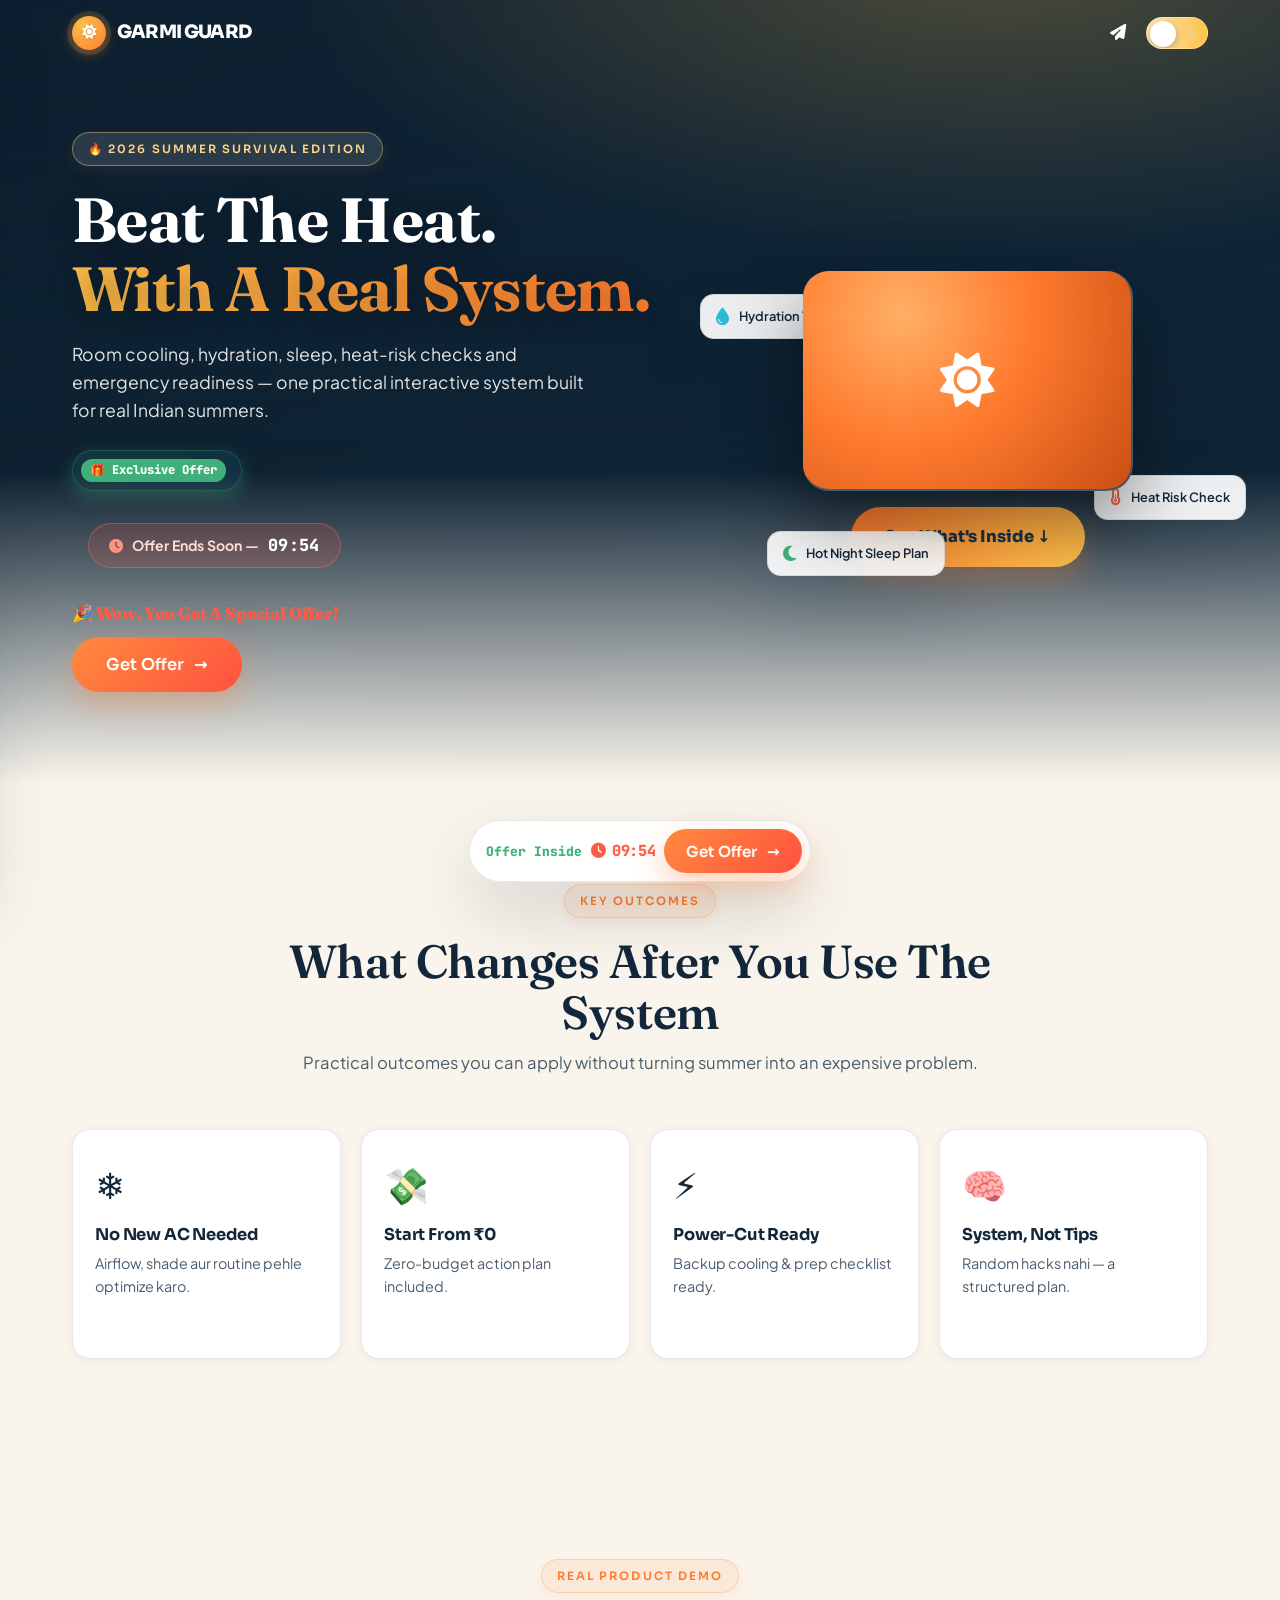
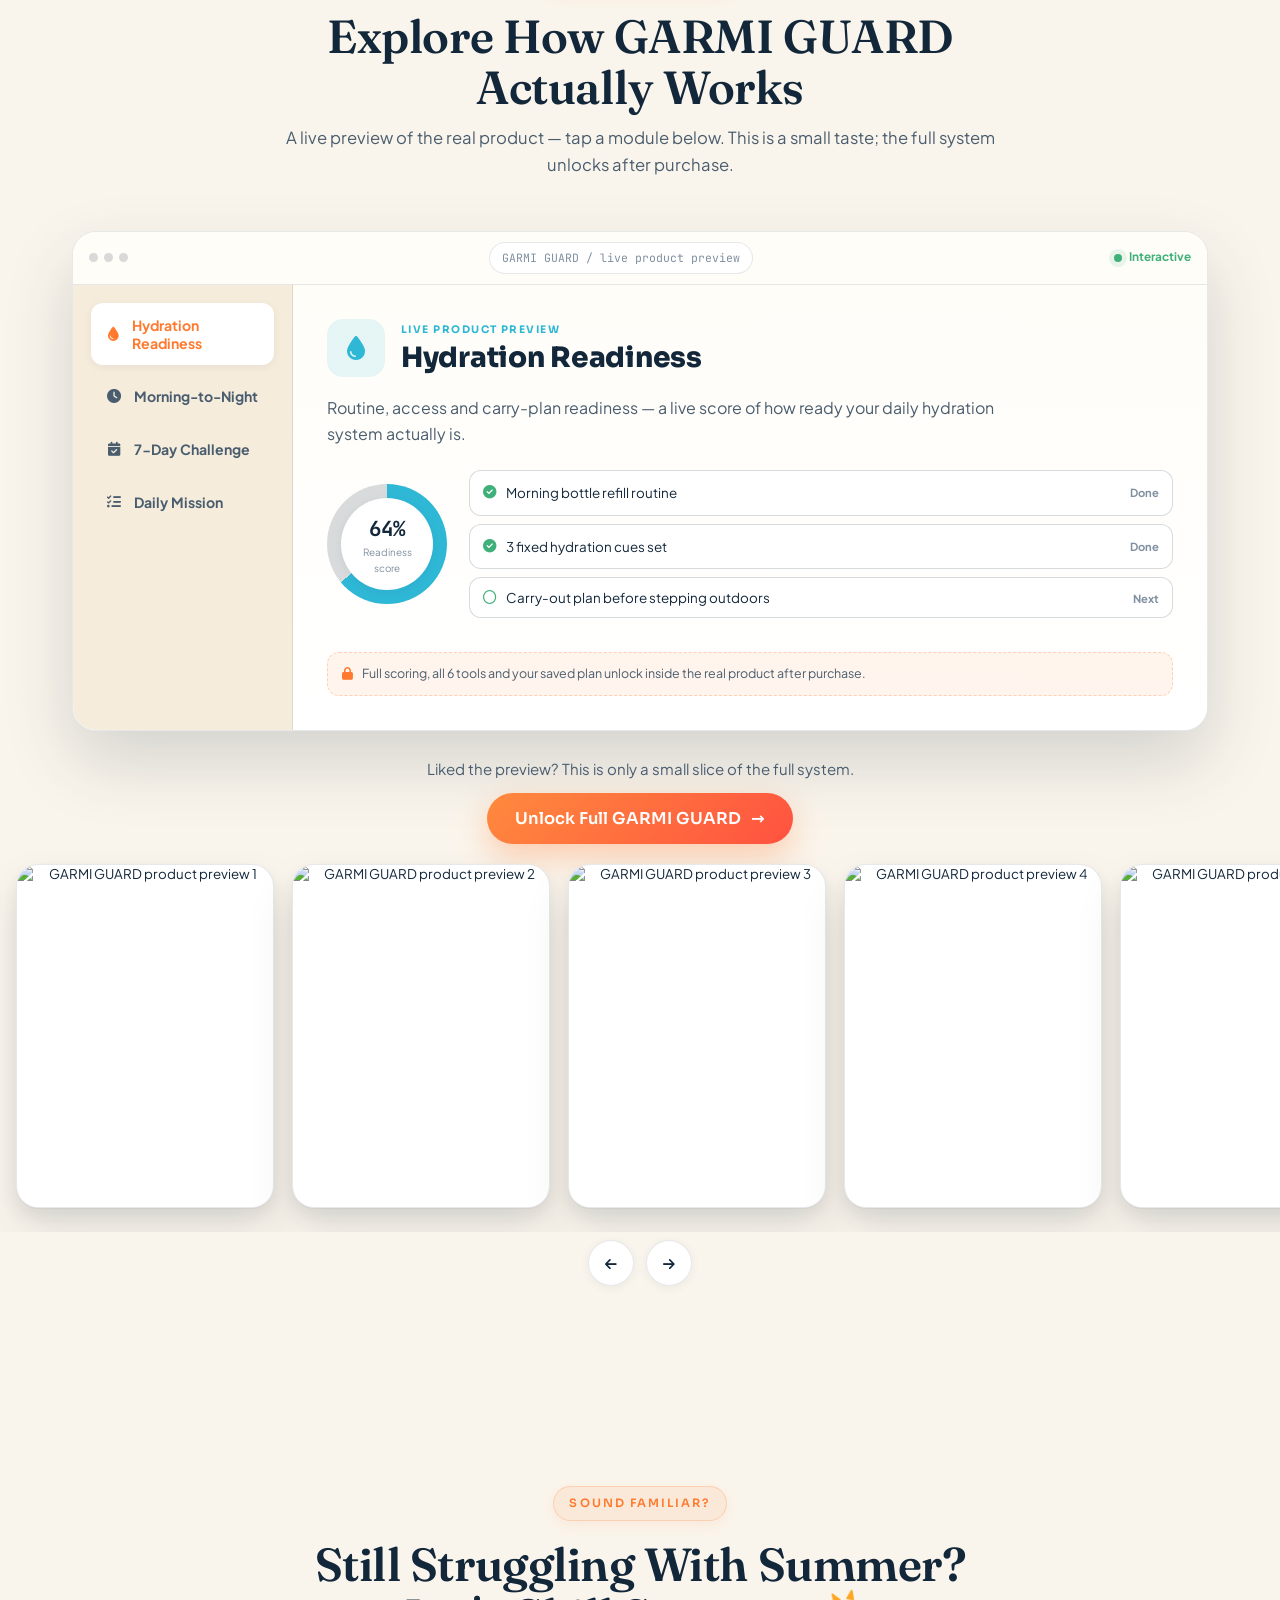
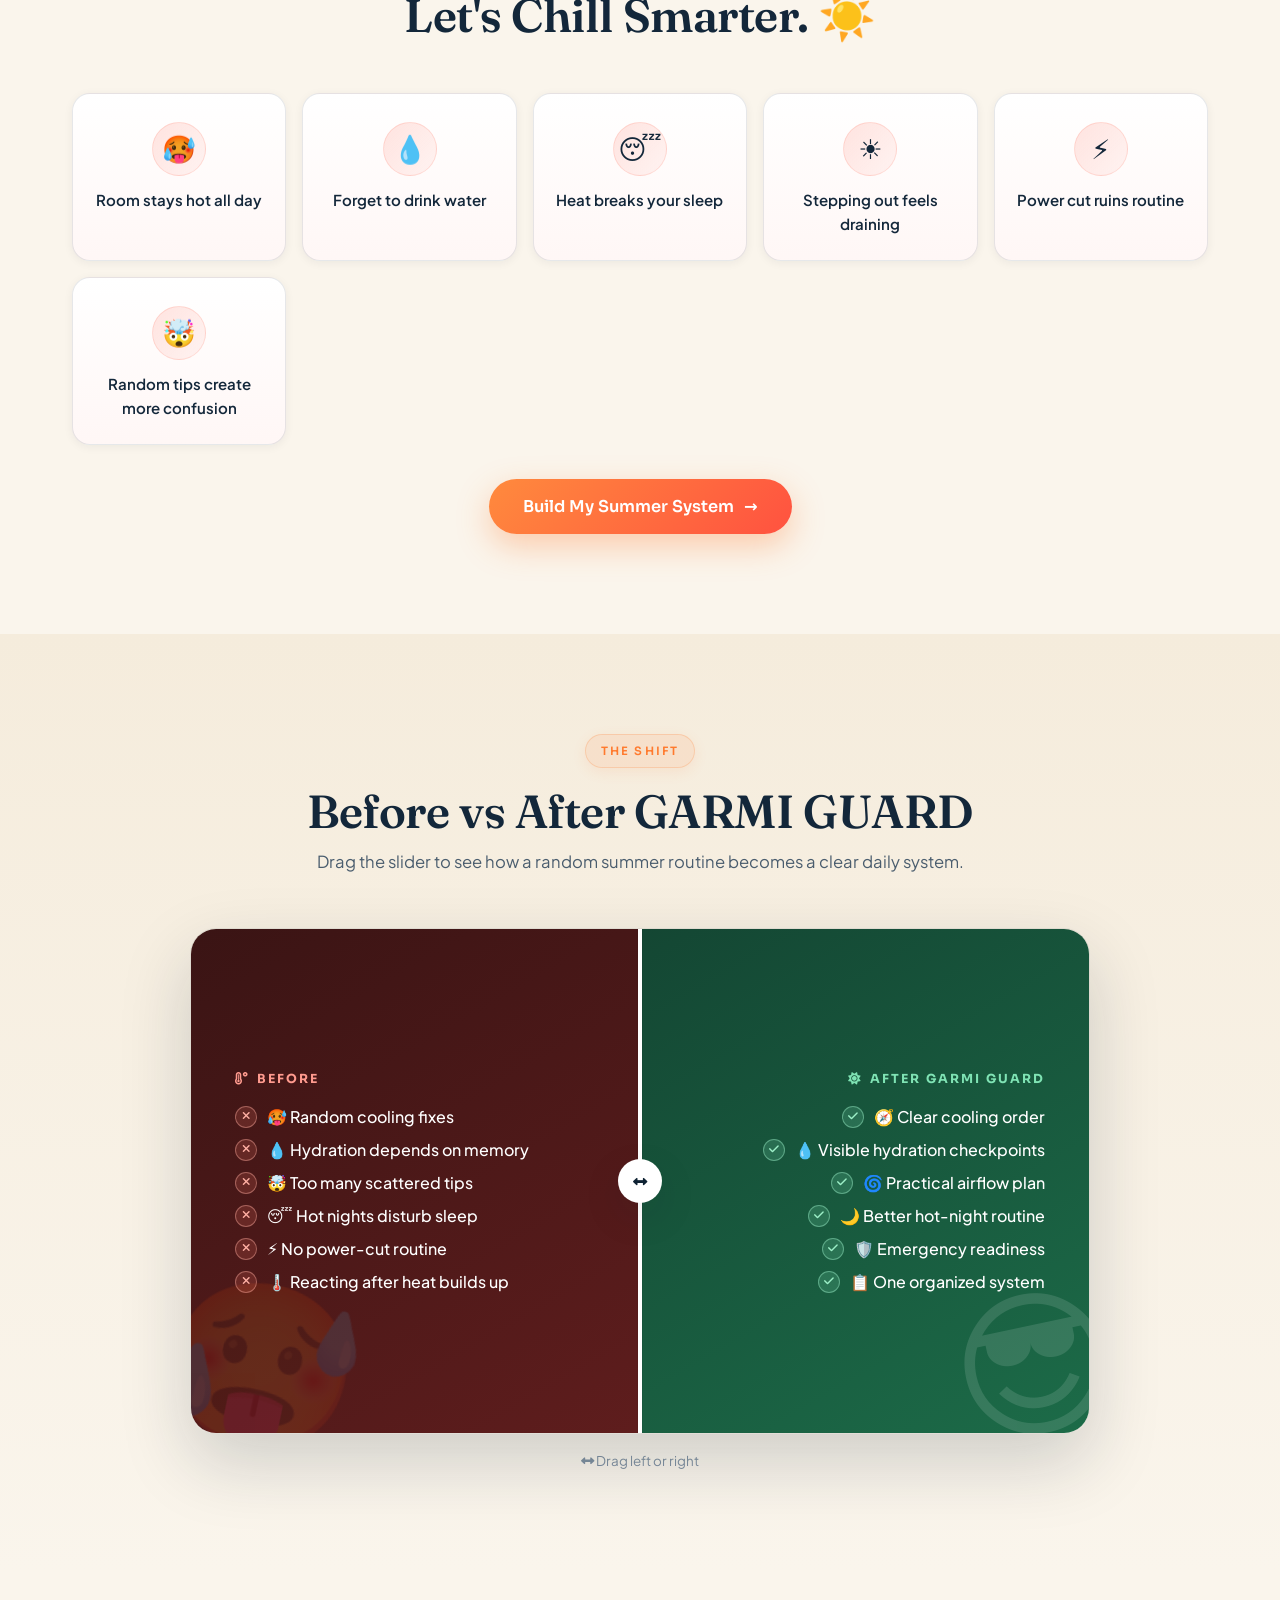
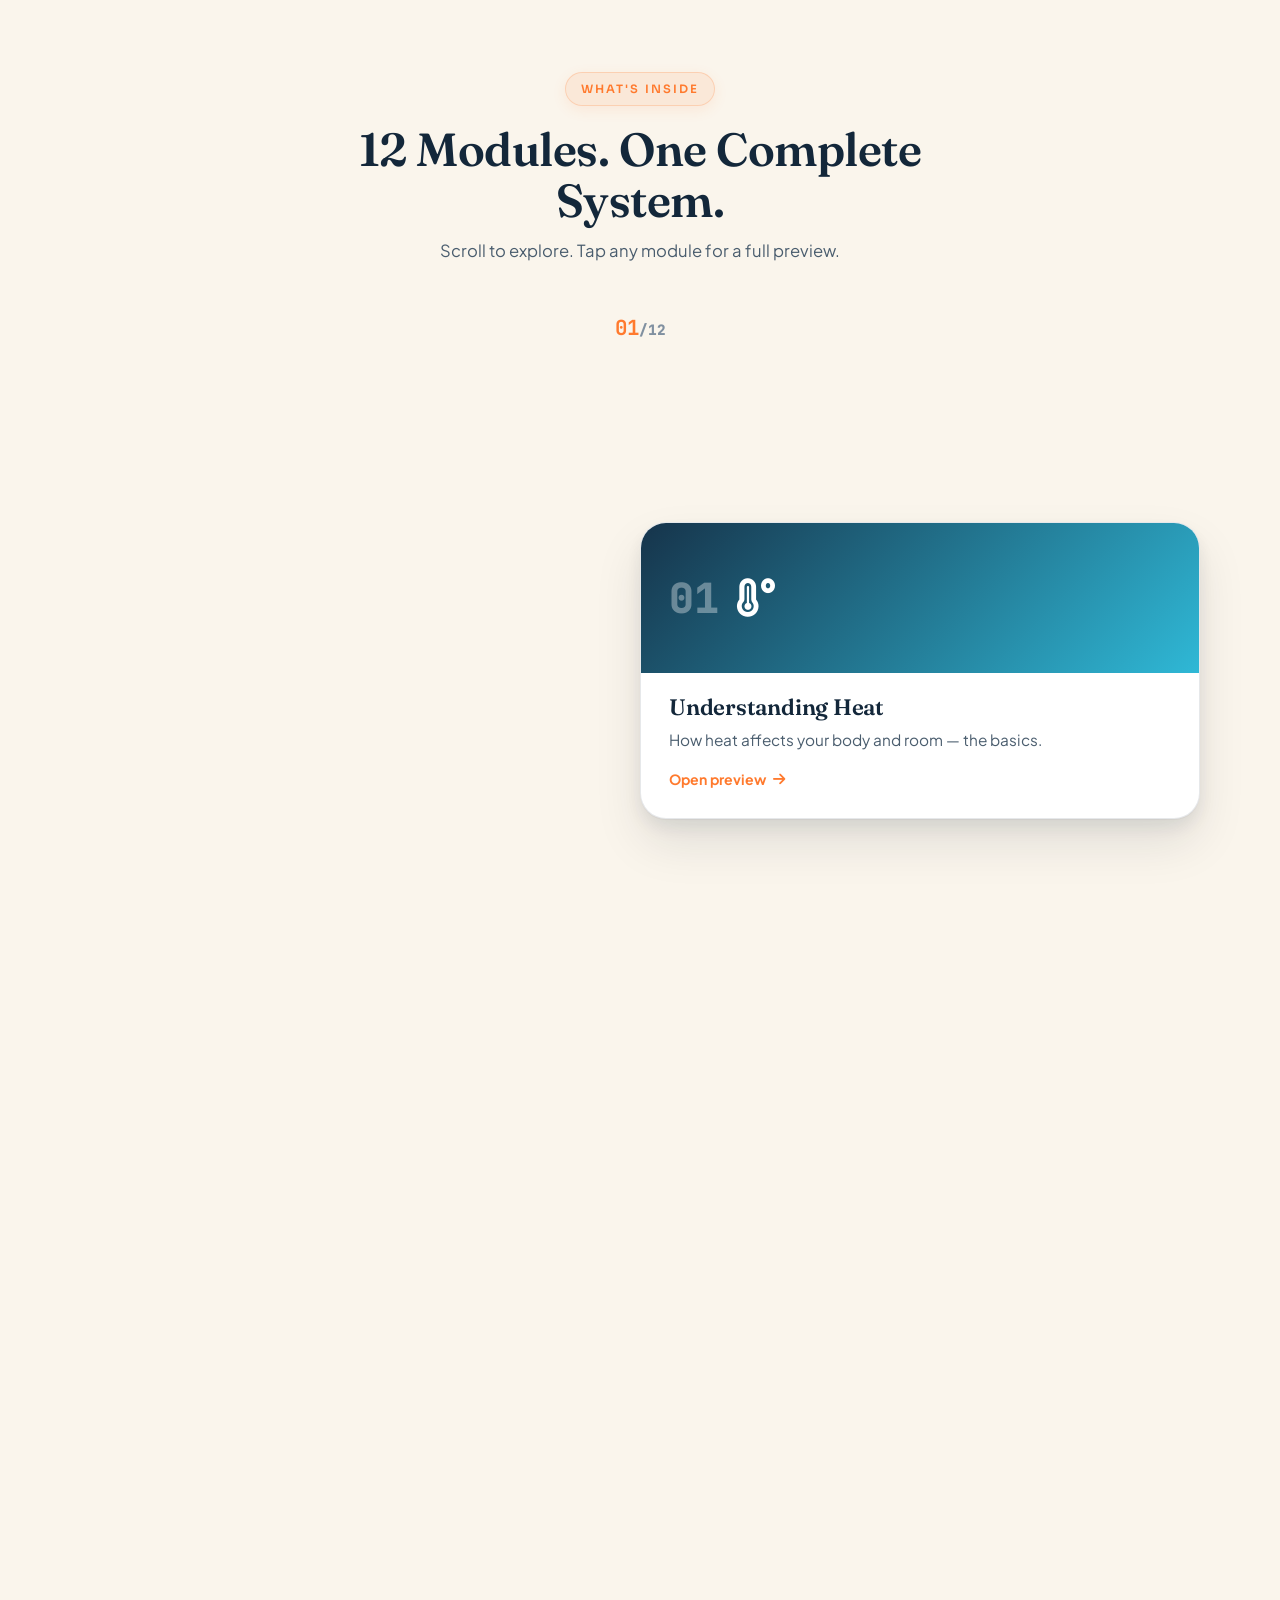
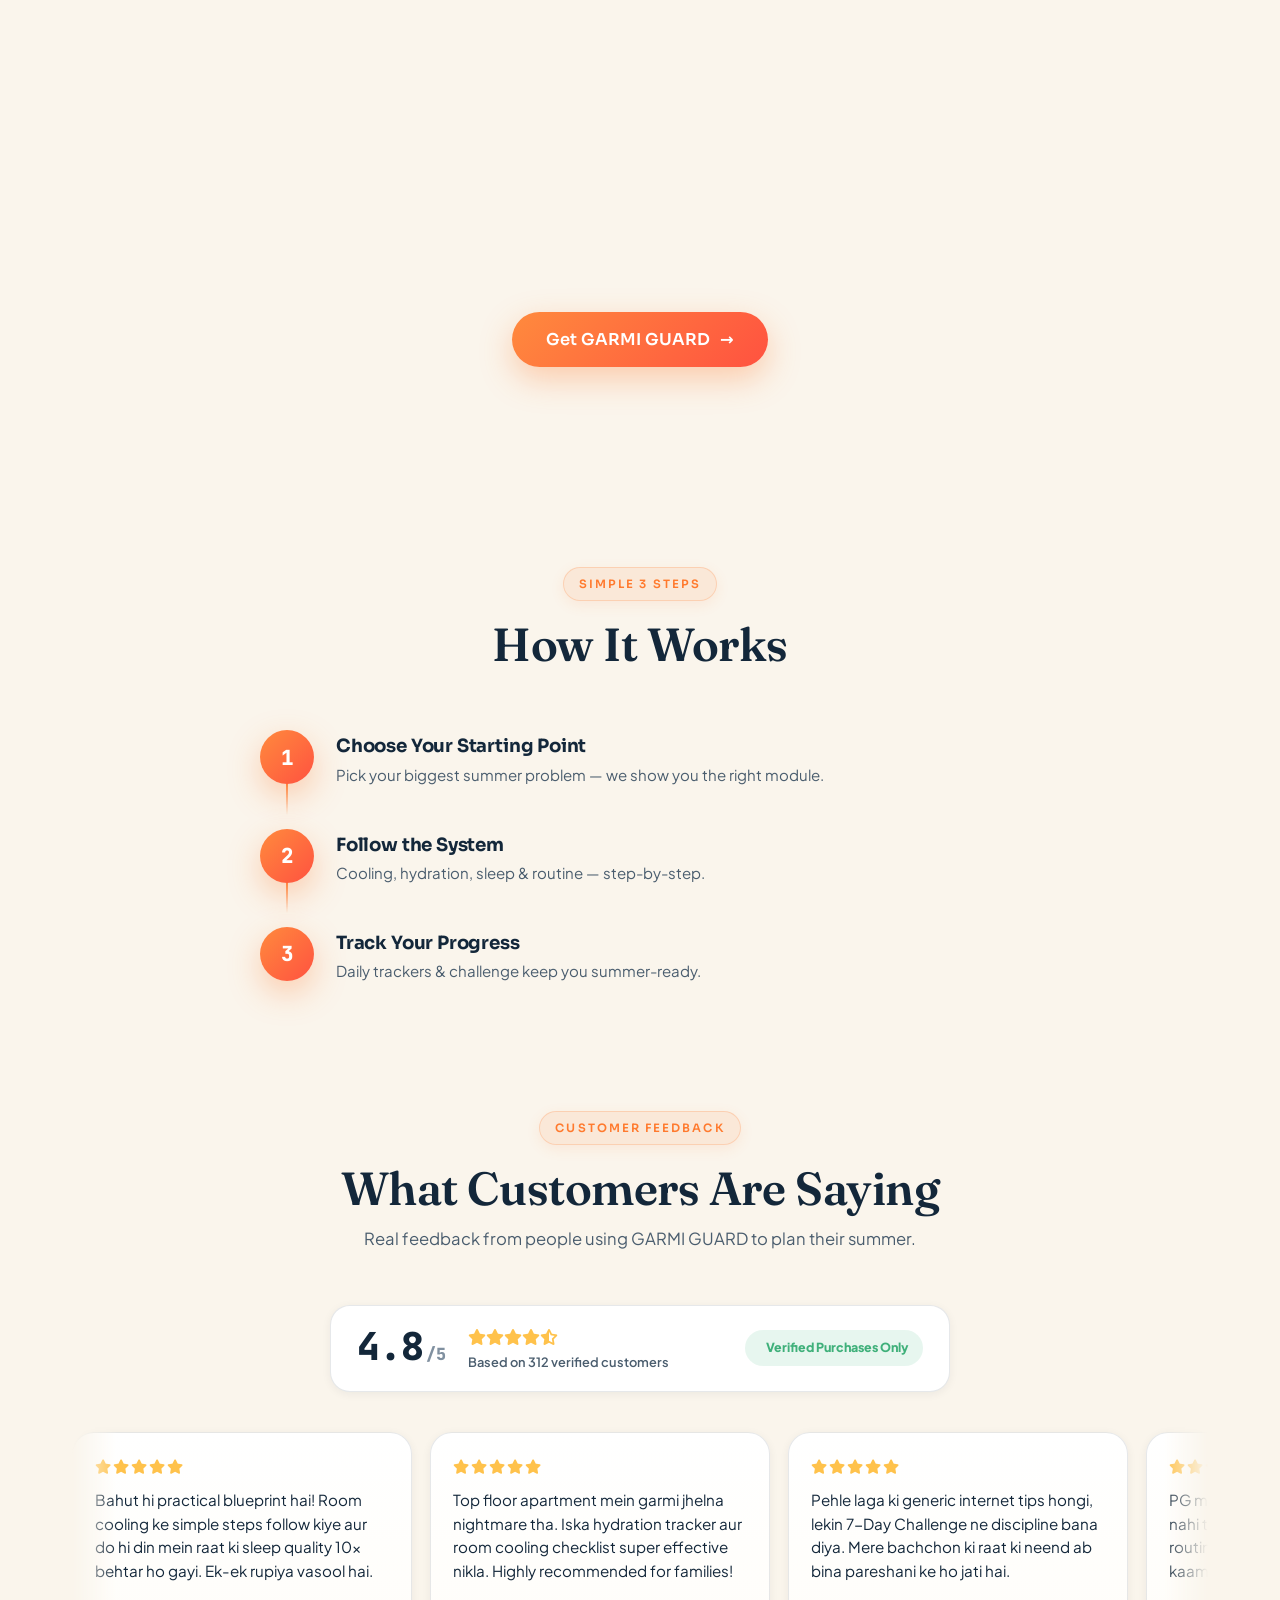
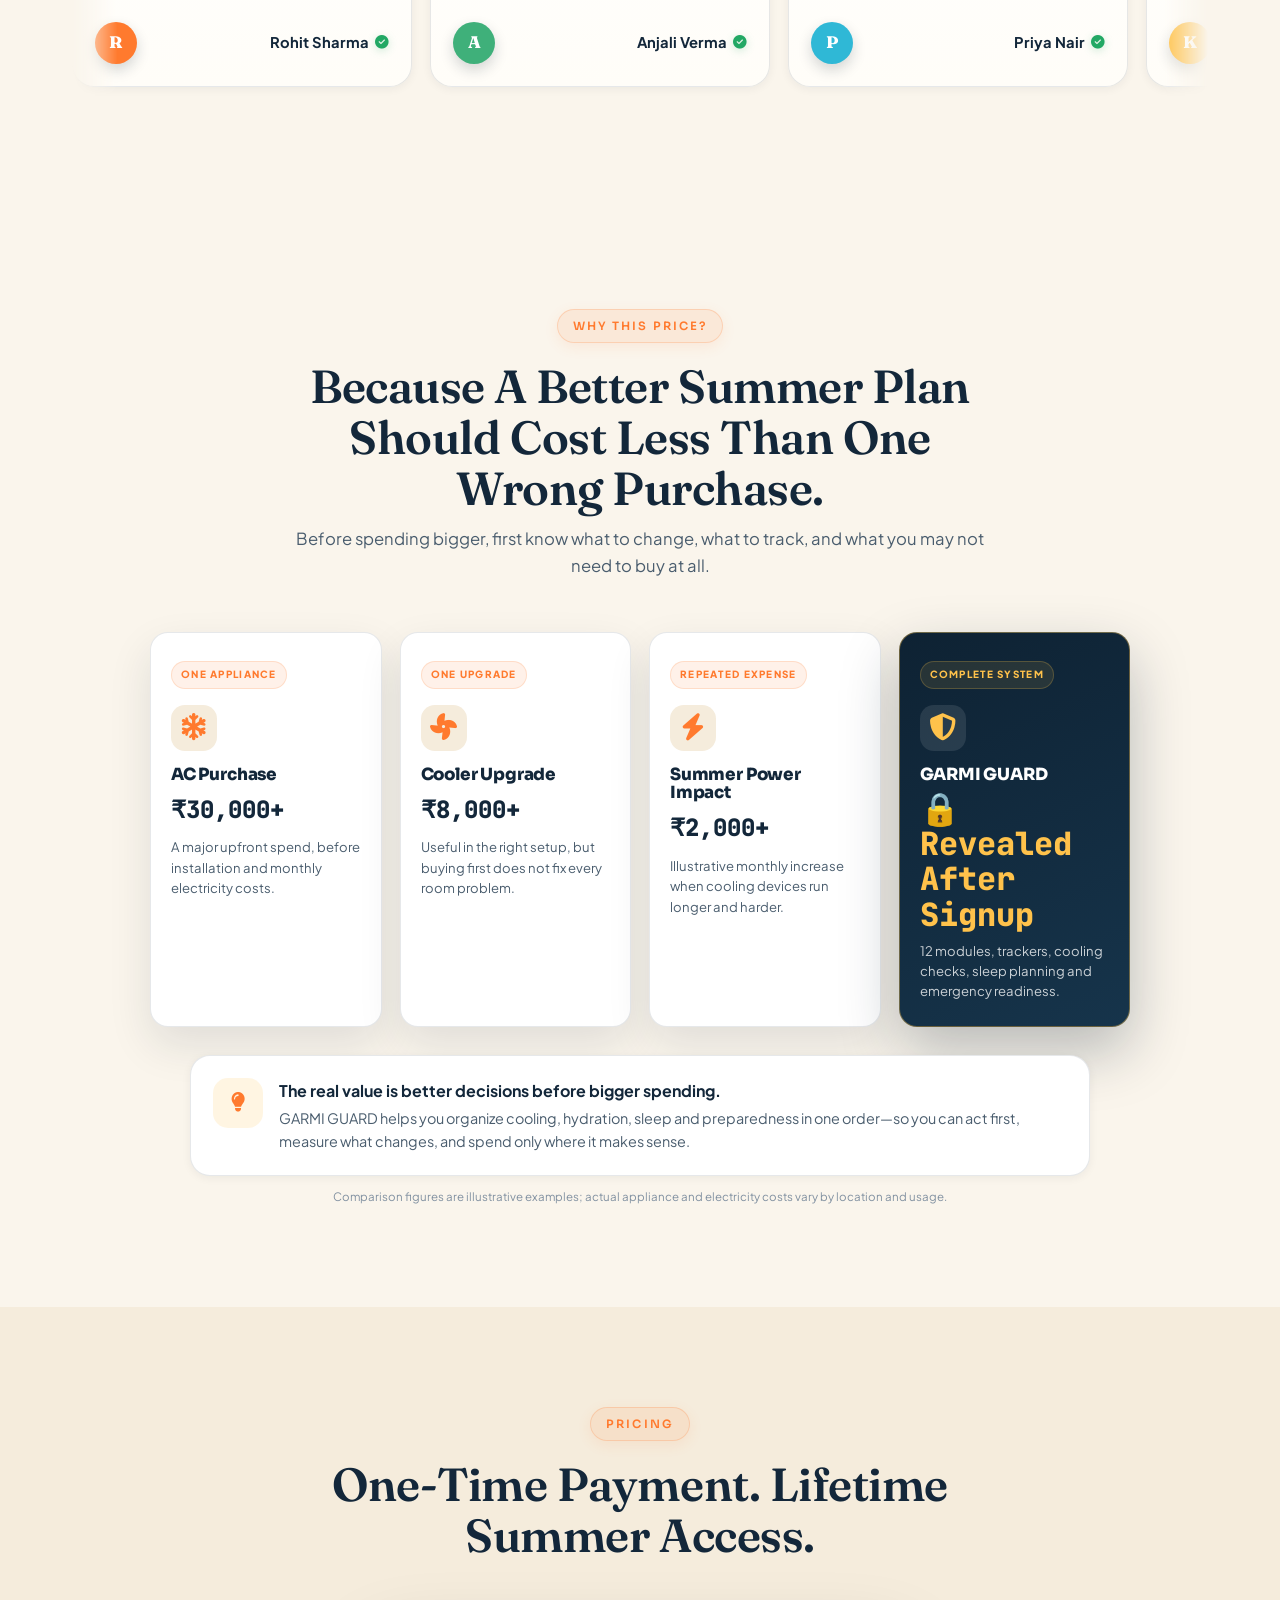
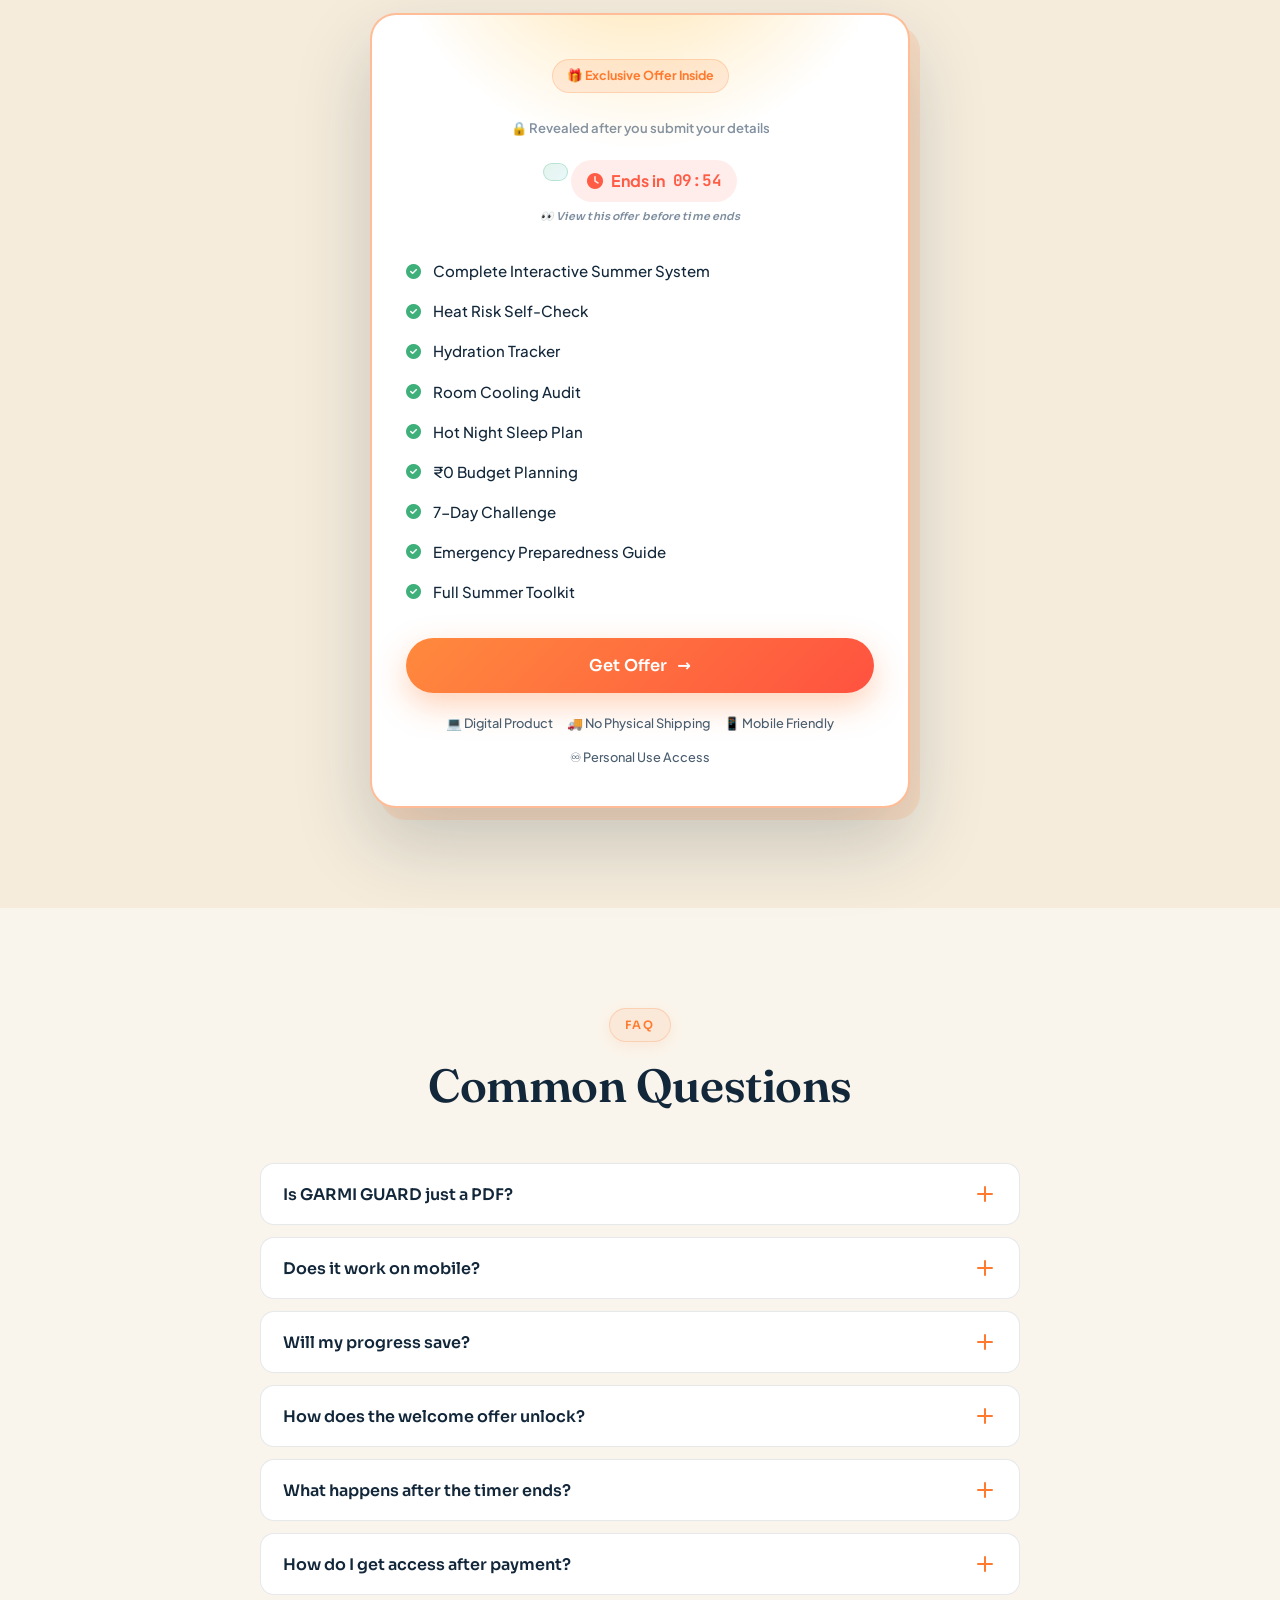
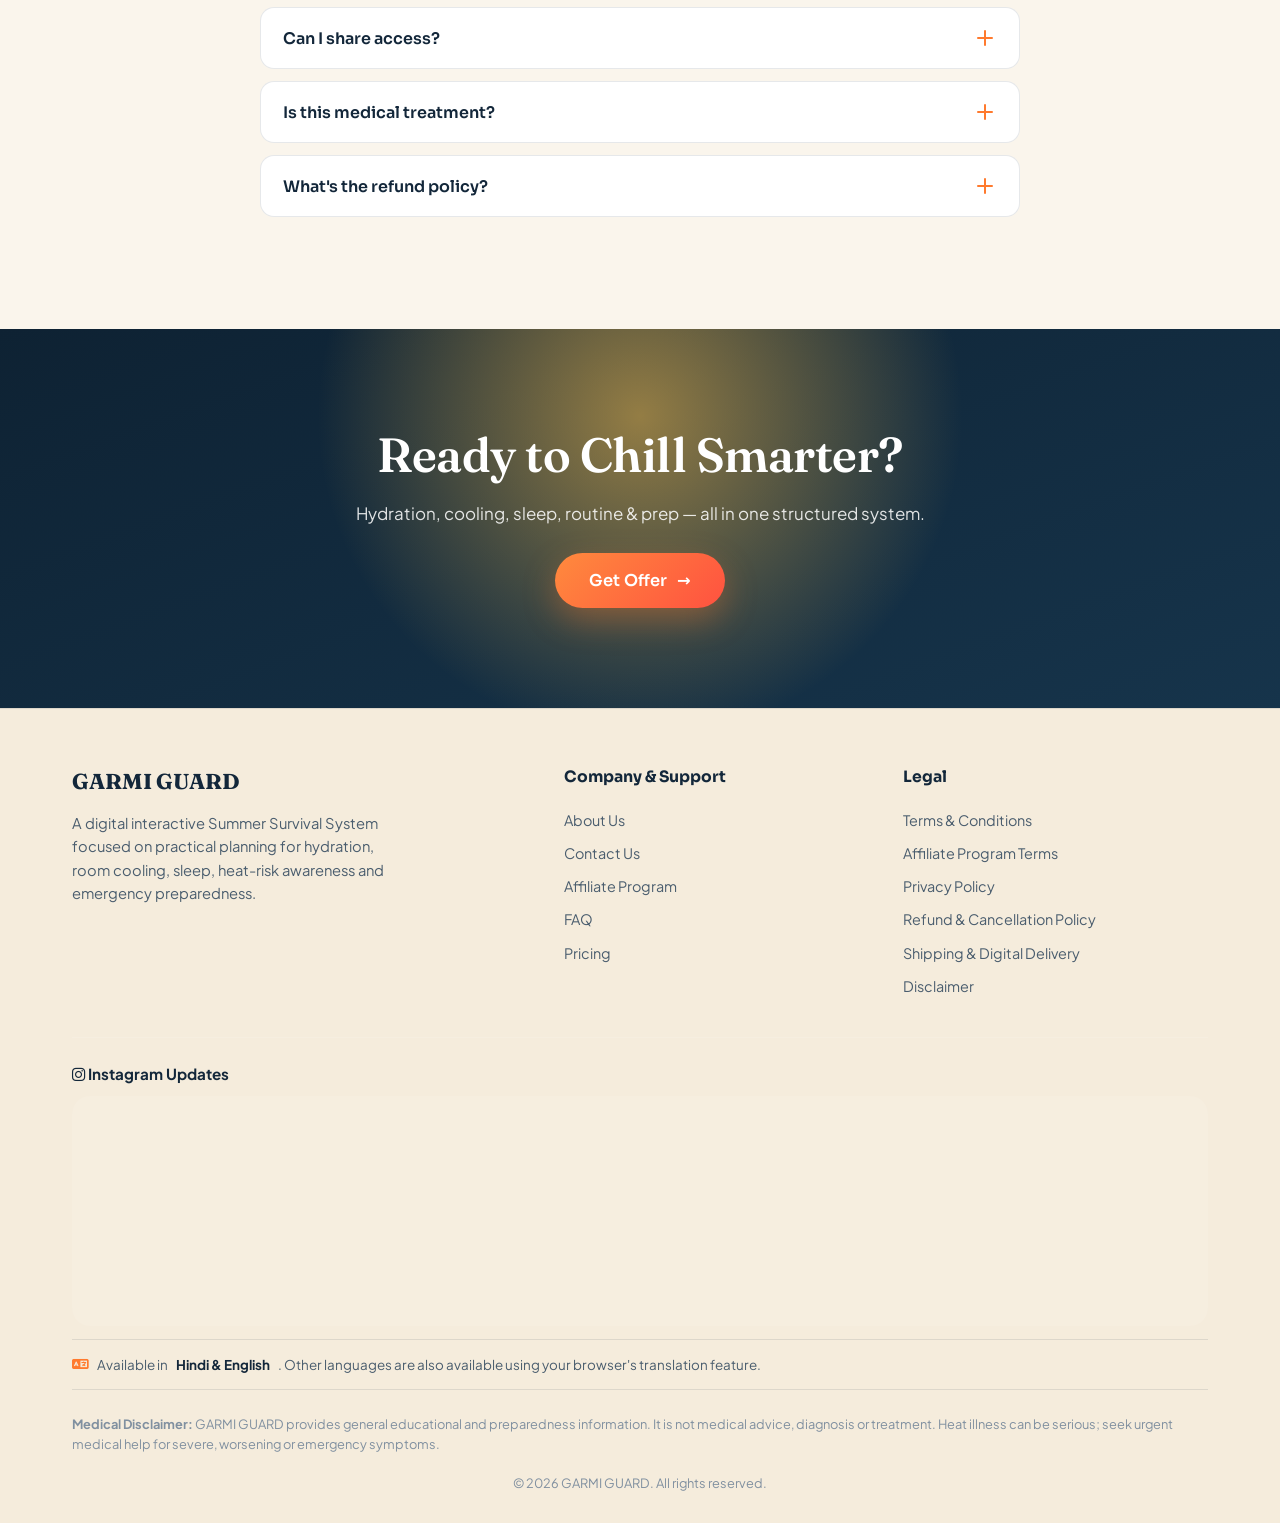
==== commit ecc14d85: "Add files via upload" ====
--- a/index.html
+++ b/index.html
@@ -262,6 +262,8 @@
 .hero h1 .accent { background: linear-gradient(120deg, var(--sun), var(--orange)); -webkit-background-clip: text; background-clip: text; -webkit-text-fill-color: transparent; }
 .hero-sub { font-size: 1.1rem; color: rgba(255,255,255,.88); max-width: 520px; margin-bottom: 26px; }
 .hero-price { display: flex; align-items: center; gap: 14px; flex-wrap: wrap; margin-bottom: 22px; }
+.hero-price.gg-locked .price-strike, .hero-price.gg-locked .price-now { display: none; }
+.pc-locked-msg { display:none; font-size:.82rem; font-weight:600; color: var(--text-mute); margin: 6px 0 10px; }
 .price-strike { font-family: var(--font-num); color: rgba(255,255,255,.55); text-decoration: line-through; font-size: 1.05rem; }
 .price-now { font-family: var(--font-num); font-weight: 800; font-size: 2.6rem; color: var(--sun); text-shadow: 0 4px 22px rgba(255,194,75,.4); }
 .price-badge { background: rgba(63,176,122,.92); color: #fff; padding: 5px 12px; border-radius: 100px; font-size: .76rem; font-weight: 700; box-shadow: 0 6px 18px rgba(63,176,122,.35); }
@@ -271,6 +273,7 @@
 .hero-timer-pill i { color:#FF9280; }
 .hero-timer-pill .num { color:#fff; font-weight:800; }
 .hero-cta-row { display: flex; gap: 14px; flex-wrap: wrap; margin-bottom: 28px; }
+.hero-cta-shout { font-family: var(--font-display); font-weight: 800; font-size: 1.05rem; color: var(--coral); margin-bottom: 10px; letter-spacing: -.01em; }
 
 .hero-visual { position: relative; display: grid; place-items: center; }
 .product-mock {
@@ -610,6 +613,13 @@
 .modal-close { position: absolute; top: 14px; right: 14px; width: 36px; height: 36px; border-radius: 50%; background: var(--surface-2); display: grid; place-items: center; z-index: 5; transition: .2s; color: var(--text); }
 .modal-close:hover { background: var(--coral); color: #fff; transform: rotate(90deg); }
 .modal-pad { padding: 30px 28px; }
+.offer-reveal-modal .or-emoji { font-size: 2.6rem; margin-bottom: 6px; }
+.offer-reveal-modal h2 { font-size: 1.5rem; font-weight: 800; margin-bottom: 14px; line-height: 1.25; }
+.offer-reveal-modal #orPrice { color: var(--coral); font-family: var(--font-num); }
+.offer-reveal-modal .or-save-badge { display:flex; justify-content:center; margin-bottom: 18px; }
+.offer-reveal-modal .or-timer { margin-bottom: 20px; }
+.offer-reveal-modal .or-timer .lt-count { font-family: var(--font-num); font-size: 2.1rem; font-weight: 800; color: var(--coral); }
+.offer-reveal-modal .or-timer .lt-label { font-size: .72rem; font-weight: 600; color: var(--text-mute); margin-top: 2px; }
 
 /* Lead popup */
 .lead-top { text-align: center; margin-bottom: 16px; }
@@ -1791,7 +1801,7 @@
 <button aria-label="Share GARMI GUARD" class="drawer-tool" id="drawerShareBtn"><i class="fa-solid fa-paper-plane"></i><span>Share</span></button>
 <button aria-label="Toggle theme" class="drawer-tool" data-theme-control="" id="drawerThemeToggle"><i class="fa-solid fa-circle-half-stroke"></i><span id="drawerThemeLabel">Theme</span></button>
 </div>
-<div class="drawer-access"><button class="btn btn-cta btn-lg btn-attn" data-checkout="" id="drawerAccess">Get Access — ₹149 <span class="arrow">→</span></button></div>
+<div class="drawer-access"><button class="btn btn-cta btn-lg btn-attn" data-checkout="" id="drawerAccess">Get Offer <span class="arrow">→</span></button></div>
 </div>
 </aside>
 <!-- HERO -->
@@ -1804,16 +1814,17 @@
 <span class="eyebrow">🔥 2026 Summer Survival Edition</span>
 <h1>Beat The Heat.<br/><span class="accent">With A Real System.</span></h1>
 <p class="hero-sub">Room cooling, hydration, sleep, heat-risk checks and emergency readiness — one practical interactive system built for real Indian summers.</p>
-<div class="hero-price" id="heroPrice">
+<div class="hero-price gg-locked" id="heroPrice">
 <span class="price-strike" id="heroPriceOld">₹999</span>
 <span class="price-now num" id="heroPriceNow">₹149</span>
-<span class="price-badge gg-save-badge" id="heroPriceBadge"></span>
+<span class="price-badge gg-save-badge" id="heroPriceBadge" style="display:inline-flex;"><span class="gg-save-pct">🎁 Exclusive Offer</span></span>
 </div>
 <div class="hero-timer-group" id="heroTimerPill">
 <div class="hero-timer-pill"><i class="fa-solid fa-clock"></i> Offer Ends Soon — <span class="num" id="heroTimer">10:00</span></div>
 </div>
+<div class="hero-cta-shout">🎉 Wow, You Get A Special Offer!</div>
 <div class="hero-cta-row">
-<button class="btn btn-cta btn-lg" data-checkout="" id="heroCta">Get Instant Access — ₹149 <span class="arrow">→</span></button>
+<button class="btn btn-cta btn-lg" data-checkout="" id="heroCta">Get Offer <span class="arrow">→</span></button>
 </div>
 </div>
 <div class="hero-visual reveal d2">
@@ -2060,7 +2071,7 @@
 <span class="cost-label">COMPLETE SYSTEM</span>
 <div class="cost-icon"><i class="fa-solid fa-shield-halved"></i></div>
 <h3>GARMI GUARD</h3>
-<div class="cost-final" id="costFinalPrice">₹149</div>
+<div class="cost-final" id="costFinalPrice">🔒 Revealed After Signup</div>
 <p>12 modules, trackers, cooling checks, sleep planning and emergency readiness.</p>
 </div>
 </div>
@@ -2079,12 +2090,13 @@
 <h2>One-Time Payment. Lifetime Summer Access.</h2>
 </div>
 <div aria-label="Get GARMI GUARD access" class="pricing-card reveal" data-checkout="" role="link" tabindex="0">
-<span class="pc-badge" id="pcBadge">Public Price</span>
-<div class="pc-mrp" id="pcOldPrice">MRP <span class="pc-mrp-strike">₹999</span></div>
-<div class="pc-price num"><span class="rs">₹</span><span id="pcPrice">149</span></div>
+<span class="pc-badge" id="pcBadge">🎁 Exclusive Offer Inside</span>
+<div class="pc-mrp" id="pcOldPrice" style="display:none">MRP <span class="pc-mrp-strike">₹999</span></div>
+<div class="pc-price num" id="pcPriceBox" style="display:none"><span class="rs">₹</span><span id="pcPrice">149</span></div>
+<div class="pc-locked-msg" id="pcLockedMsg" style="display:block">🔒 Revealed after you submit your details</div>
 <div class="pc-save gg-save-badge" id="pcSave"></div>
 <div class="pc-timer" id="pcTimer"><i class="fa-solid fa-clock"></i> Ends in <span class="num" id="pcTimerCount">10:00</span></div>
-<div class="pc-timer-note" id="pcTimerNote">⚠️ Price increasing soon — goes back to ₹149 when the timer ends</div>
+<div class="pc-timer-note" id="pcTimerNote">👀 View this offer before time ends</div>
 <ul class="pc-features">
 <li><i class="fa-solid fa-circle-check"></i> Complete Interactive Summer System</li>
 <li><i class="fa-solid fa-circle-check"></i> Heat Risk Self-Check</li>
@@ -2096,7 +2108,7 @@
 <li><i class="fa-solid fa-circle-check"></i> Emergency Preparedness Guide</li>
 <li><i class="fa-solid fa-circle-check"></i> Full Summer Toolkit</li>
 </ul>
-<button class="btn btn-cta btn-lg btn-block" data-checkout="" id="pricingCta">Get Instant Access — ₹149 <span class="arrow">→</span></button>
+<button class="btn btn-cta btn-lg btn-block" data-checkout="" id="pricingCta">Get Offer <span class="arrow">→</span></button>
 <div class="pc-trust"><span>💻 Digital Product</span><span>🚚 No Physical Shipping</span><span>📱 Mobile Friendly</span><span>♾️ Personal Use Access</span></div>
 </div>
 </div>
@@ -2115,7 +2127,7 @@
 <h2>Ready to Chill Smarter?</h2>
 <p>Hydration, cooling, sleep, routine &amp; prep — all in one structured system.</p>
 <p class="final-personal" id="finalPersonal"></p>
-<div style="margin-top:26px;"><button class="btn btn-cta btn-lg" data-checkout="" id="finalCta">Get Instant Access — ₹149 <span class="arrow">→</span></button></div>
+<div style="margin-top:26px;"><button class="btn btn-cta btn-lg" data-checkout="" id="finalCta">Get Offer <span class="arrow">→</span></button></div>
 </div>
 </div>
 </section>
@@ -2134,7 +2146,7 @@
 <a href="terms.html">Terms &amp; Conditions</a><a href="affiliate-terms.html">Affiliate Program Terms</a><a href="privacy.html">Privacy Policy</a><a href="refund.html">Refund &amp; Cancellation Policy</a><a href="shipping.html">Shipping &amp; Digital Delivery</a><a href="disclaimer.html">Disclaimer</a>
 </div>
 </div>
-<div class="footer-instagram"><h4><i class="fa-brands fa-instagram"></i> Instagram Updates</h4><iframe class="footer-insta-frame" src="https://www.instagram.com/garmiguard.shop/embed" loading="lazy" title="GARMI GUARD Instagram Feed"></iframe></div>
+<div class="footer-instagram"><h4><i class="fa-brands fa-instagram"></i> Instagram Updates</h4><iframe class="footer-insta-frame" src="https://www.instagram.com/garmiguard/embed" loading="lazy" title="GARMI GUARD Instagram Feed"></iframe></div>
 <div class="footer-lang"><i class="fa-solid fa-language"></i> Available in <strong>Hindi &amp; English</strong>. Other languages are also available using your browser's translation feature.</div>
 <div class="footer-disclaimer"><strong>Medical Disclaimer:</strong> GARMI GUARD provides general educational and preparedness information. It is not medical advice, diagnosis or treatment. Heat illness can be serious; seek urgent medical help for severe, worsening or emergency symptoms.</div>
 <div class="footer-copy">© <span id="yearNow"></span> GARMI GUARD. All rights reserved.</div>
@@ -2146,7 +2158,7 @@
 <span class="price-tab hide" id="stickyPriceTab"><span class="old-mini">₹999</span> ₹99</span>
 <span class="save-tab" id="stickyOfferCopy">Save ₹900</span>
 <span class="sticky-timer" id="stickyTimer"><i class="fa-solid fa-clock"></i> <span class="num" id="stickyTimerCount">10:00</span></span>
-<button class="btn btn-cta btn-attn" id="stickyCtaBtn">Get Access — ₹149 <span class="arrow">→</span></button>
+<button class="btn btn-cta btn-attn" id="stickyCtaBtn">Get Offer <span class="arrow">→</span></button>
 </div>
 </div>
 <!-- LEAD POPUP -->
@@ -2159,12 +2171,12 @@
 <span class="lead-badge">Limited-Time Welcome Offer</span>
 <h2 id="leadHeadline">You came at the perfect time ☀️</h2>
 </div>
-<p class="lead-copy">Enter your details to unlock your welcome price.</p>
-<div class="lead-price-row" id="leadPriceRow">
+<p class="lead-copy">Enter your details to reveal your exclusive offer.</p>
+<div class="lead-price-row" id="leadPriceRow" style="display:none">
 <span class="lp-public num" id="leadPublicPrice">₹999</span>
 <span class="lp-unlock num">₹99</span>
 </div>
-<div class="lead-save-badge" id="leadSaveBadge"><span class="gg-save-badge" id="leadSaveBadgeInner"><span class="gg-save-pct" id="leadSavePct">90% OFF</span><span class="gg-save-amt" id="leadSaveAmt">You save ₹900</span></span></div>
+<div class="lead-save-badge" id="leadSaveBadge" style="display:none"><span class="gg-save-badge" id="leadSaveBadgeInner"><span class="gg-save-pct" id="leadSavePct">90% OFF</span><span class="gg-save-amt" id="leadSaveAmt">You save ₹900</span></span></div>
 <div class="lead-timer">
 <div class="lt-count num" id="leadTimerCount">29:59</div>
 <div class="lt-label">Offer Window Ends In</div>
@@ -2180,7 +2192,7 @@
 <div class="field-shell phone-freeform"><i class="fa-solid fa-phone"></i><input autocomplete="tel" id="leadPhone" inputmode="numeric" maxlength="10" pattern="[0-9]{10}" placeholder="10-digit WhatsApp number" type="tel"/></div>
 <div class="err-msg" id="phoneErr">Enter a valid 10-digit WhatsApp number.</div>
 </div>
-<button class="btn btn-cta btn-lg btn-block" id="leadSubmit" type="submit">Unlock ₹99 Price <span class="arrow">→</span></button>
+<button class="btn btn-cta btn-lg btn-block" id="leadSubmit" type="submit">Reveal My Offer <span class="arrow">→</span></button>
 <div class="lead-submit-msg" id="leadSubmitMsg"></div>
 <div class="lead-privacy">🔒 Used only for order access &amp; WhatsApp support — never shared or sold. <a href="privacy.html">Privacy Policy</a></div>
 </form>
@@ -2218,6 +2230,22 @@
 </div>
 </div>
 </div>
+<!-- OFFER REVEAL POPUP (shown right after lead submit, before checkout) -->
+<div class="overlay" id="offerRevealOverlay">
+<div aria-labelledby="offerRevealHeadline" aria-modal="true" class="modal offer-reveal-modal" role="dialog">
+<button aria-label="Close" class="modal-close" id="offerRevealClose" type="button">✕</button>
+<div class="modal-pad" style="text-align:center;">
+<div class="or-emoji">🎉</div>
+<h2 id="offerRevealHeadline">Get GARMI GUARD At <span id="orPrice">₹99</span></h2>
+<div class="or-save-badge"><span class="gg-save-badge"><span class="gg-save-pct" id="orSavePct">90% OFF</span><span class="gg-save-amt" id="orSaveAmt">You save ₹900</span></span></div>
+<div class="or-timer">
+<div class="lt-count num" id="orTimerCount">10:00</div>
+<div class="lt-label">👀 View this offer before time ends</div>
+</div>
+<button class="btn btn-cta btn-lg btn-block" id="offerRevealCta" type="button">Get Now <span class="arrow">→</span></button>
+</div>
+</div>
+</div>
 <!-- PREVIEW MODAL -->
 <div class="overlay" id="previewOverlay">
 <div aria-modal="true" class="modal preview-modal" role="dialog">
@@ -2228,7 +2256,7 @@
 <h3 id="previewTitle">Module Title</h3>
 <p id="previewDesc">Description</p>
 <ul id="previewPoints"></ul>
-<button class="btn btn-cta btn-block" data-checkout="" id="previewCta" style="margin-top:16px;">Get Instant Access — ₹149 <span class="arrow">→</span></button>
+<button class="btn btn-cta btn-block" data-checkout="" id="previewCta" style="margin-top:16px;">Get Offer <span class="arrow">→</span></button>
 </div>
 </div>
 </div>
@@ -2241,7 +2269,7 @@
 <h3 id="lightboxTitle">Preview</h3>
 <p id="lightboxSub"></p>
 </div>
-<button class="btn btn-cta btn-block lightbox-cta" data-checkout="" id="lightboxCta">Get Instant Access — ₹149 <span class="arrow">→</span></button>
+<button class="btn btn-cta btn-block lightbox-cta" data-checkout="" id="lightboxCta">Get Offer <span class="arrow">→</span></button>
 </div>
 </div>
 <!-- SHARE MODAL -->
@@ -2522,7 +2550,8 @@
     return data; // { success:true, accessUrl }
   }
   async function launchRazorpay(){
-    showProcessing('<span class="gg-proc-title">Securing Payment Gateway...</span><span class="gg-proc-sub">Connecting to Razorpay Verified Payment Gateway. Please wait a moment...</span>');
+    const saveAmt = 999 - state.amount;
+    showProcessing('<span class="gg-proc-title">Get This GARMI GUARD At Only ₹' + state.amount + '</span><span class="gg-proc-sub">You Save ₹' + saveAmt + ' — Securing Razorpay Payment Gateway...</span>');
     try{
       await loadRazorpayScript();
       const order = await createOrder();
@@ -2890,8 +2919,8 @@
   { q:"Is GARMI GUARD just a PDF?", a:"No. It's an interactive digital summer system with modules, trackers, checklists and self-check tools — not a static PDF." },
   { q:"Does it work on mobile?", a:"Yes. It's fully mobile-friendly and runs smoothly even on mid-range Android phones." },
   { q:"Will my progress save?", a:"Yes. Your answers and trackers save locally on your device so you can continue later." },
-  { q:"How does the ₹99 welcome price unlock?", a:"Submit your name and WhatsApp number inside the welcome window, and a private ₹99 price unlocks for the next 10 minutes." },
-  { q:"What happens after the timer ends?", a:"The price returns to the public price of ₹149. Offer windows follow a device-based 5-day cycle; a valid A=offer link can also activate one 10-minute window per 5-day cycle." },
+  { q:"How does the welcome offer unlock?", a:"Submit your name and WhatsApp number inside the welcome window, and your private offer price unlocks instantly for the next 10 minutes." },
+  { q:"What happens after the timer ends?", a:"The price returns to the standard rate. Offer windows follow a device-based 5-day cycle; a valid A=offer link can also activate one 10-minute window per 5-day cycle." },
   { q:"How do I get access after payment?", a:"Once payments are enabled, successful purchases are intended to receive digital access through the post-payment access flow and/or the contact details provided. If confirmed payment does not produce access, use the Contact Us page for support." },
   { q:"Can I share access?", a:"GARMI GUARD access is licensed for the purchaser’s personal use and should not be redistributed, resold or publicly shared." },
   { q:"Is this medical treatment?", a:"No. It's an educational summer preparedness product, not a substitute for professional medical care. For serious symptoms, see a doctor immediately." },
@@ -3057,53 +3086,91 @@
 
 function renderPriceState() {
   const s = getOfferState();
+  const locked = !s.leadCaptured;
   const pct = Math.round(((PRICE.mrp - s.price) / PRICE.mrp) * 100);
   const offerBadgeHtml = '<span class="gg-save-pct">' + pct + '% OFF</span><span class="gg-save-amt">You save ₹' + (PRICE.mrp - s.price) + '</span>';
-  const compactOfferCopy = pct + '% off';
-
-  $('#heroPriceOld').textContent = '₹999';
-  $('#heroPriceNow').textContent = '₹' + s.price;
-  $('#heroPriceBadge').style.display = 'inline-flex';
-  $('#heroPriceBadge').innerHTML = offerBadgeHtml;
+  const compactOfferCopy = locked ? 'Offer Inside' : pct + '% off';
+  const GENERIC_CTA = 'Get Offer <span class="arrow">→</span>';
+
+  // HERO — price stays hidden for a fresh visitor; only a generic "offer inside" badge shows until they submit the lead form.
+  const heroPrice = $('#heroPrice');
+  if (locked) {
+    if (heroPrice) heroPrice.classList.add('gg-locked');
+    $('#heroPriceBadge').style.display = 'inline-flex';
+    $('#heroPriceBadge').innerHTML = '<span class="gg-save-pct">🎁 Exclusive Offer</span>';
+  } else {
+    if (heroPrice) heroPrice.classList.remove('gg-locked');
+    $('#heroPriceOld').textContent = '₹999';
+    $('#heroPriceNow').textContent = '₹' + s.price;
+    $('#heroPriceBadge').style.display = 'inline-flex';
+    $('#heroPriceBadge').innerHTML = offerBadgeHtml;
+  }
   $('#heroTimerPill').classList.toggle('show', s.offerActive);
-  $('#heroCta').innerHTML = s.offerActive ? 'Yes, I Want This — ₹99 <span class="arrow">→</span>' : 'Get Instant Access — ₹149 <span class="arrow">→</span>';
-
-  $('#pcOldPrice').innerHTML = 'MRP <span class="pc-mrp-strike">₹999</span>';
-  $('#pcPrice').textContent = s.price;
-  $('#pcBadge').textContent = s.offerActive ? '10-Minute Offer Price' : 'Public Price';
-  $('#pcSave').classList.add('show');
-  $('#pcSave').innerHTML = offerBadgeHtml;
+  $('#heroCta').innerHTML = locked ? GENERIC_CTA : (s.offerActive ? 'Yes, I Want This — ₹99 <span class="arrow">→</span>' : 'Get Instant Access — ₹149 <span class="arrow">→</span>');
+
+  // PRICING CARD
+  const pcPriceBox = $('#pcPriceBox'), pcLockedMsg = $('#pcLockedMsg');
+  if (locked) {
+    $('#pcBadge').textContent = '🎁 Exclusive Offer Inside';
+    $('#pcOldPrice').style.display = 'none';
+    if (pcPriceBox) pcPriceBox.style.display = 'none';
+    if (pcLockedMsg) pcLockedMsg.style.display = 'block';
+    $('#pcSave').classList.remove('show');
+  } else {
+    $('#pcOldPrice').style.display = '';
+    $('#pcOldPrice').innerHTML = 'MRP <span class="pc-mrp-strike">₹999</span>';
+    if (pcPriceBox) pcPriceBox.style.display = '';
+    if (pcLockedMsg) pcLockedMsg.style.display = 'none';
+    $('#pcPrice').textContent = s.price;
+    $('#pcBadge').textContent = s.offerActive ? '10-Minute Offer Price' : 'Public Price';
+    $('#pcSave').classList.add('show');
+    $('#pcSave').innerHTML = offerBadgeHtml;
+  }
   $('#pcTimer').classList.toggle('show', s.offerActive);
-  const pcTimerNote = $('#pcTimerNote'); if (pcTimerNote) pcTimerNote.classList.toggle('show', s.offerActive);
-  $('#pricingCta').innerHTML = s.offerActive ? 'Yes, Unlock My ₹99 Price <span class="arrow">→</span>' : 'Get Instant Access — ₹149 <span class="arrow">→</span>';
+  const pcTimerNote = $('#pcTimerNote');
+  if (pcTimerNote) {
+    pcTimerNote.classList.toggle('show', s.offerActive);
+    pcTimerNote.textContent = locked ? '👀 View this offer before time ends' : '⚠️ Your unlocked rate ends when this timer runs out';
+  }
+  $('#pricingCta').innerHTML = locked ? GENERIC_CTA : (s.offerActive ? 'Yes, Unlock My ₹99 Price <span class="arrow">→</span>' : 'Get Instant Access — ₹149 <span class="arrow">→</span>');
 
   const leadPct = $('#leadSavePct'), leadAmt = $('#leadSaveAmt');
   if (leadPct) leadPct.textContent = pct + '% OFF';
   if (leadAmt) leadAmt.textContent = 'You save ₹' + (PRICE.mrp - s.price);
 
+  // VALUE / COST-BRIDGE SECTION
   const costFinal = $('#costFinalPrice');
-  if (costFinal) costFinal.innerHTML = s.offerActive ? '<span class="cost-offer-old">₹999</span><span class="cost-offer-now">₹99</span>' : '<span class="cost-offer-old">₹999</span><span class="cost-offer-now">₹149</span>';
-
+  if (costFinal) {
+    if (locked) {
+      costFinal.innerHTML = '<span class="cost-offer-now">🔒 Revealed After Signup</span>';
+    } else {
+      costFinal.innerHTML = s.offerActive ? '<span class="cost-offer-old">₹999</span><span class="cost-offer-now">₹99</span>' : '<span class="cost-offer-old">₹999</span><span class="cost-offer-now">₹149</span>';
+    }
+  }
+
+  // STICKY BAR
   const sc = $('#stickyCtaBtn'), cap = $('#stickyCapsule'), timer = $('#stickyTimer'), save = $('#stickyOfferCopy'), priceTab = $('#stickyPriceTab');
   cap.classList.toggle('public-mode', !s.offerActive);
   save.textContent = compactOfferCopy;
   save.classList.toggle('save-tag-inline', s.offerActive);
   save.classList.toggle('save-tag-float', !s.offerActive);
-  if (s.offerActive) {
+  if (locked) {
+    sc.innerHTML = GENERIC_CTA;
+    if (priceTab) priceTab.classList.add('hide');
+  } else if (s.offerActive) {
     sc.innerHTML = 'Grab It Now — ₹99 <span class="arrow">→</span>';
-    timer.classList.add('show');
     if (priceTab) priceTab.classList.remove('hide');
   } else {
     sc.innerHTML = 'Get Access — ₹149 <span class="arrow">→</span>';
-    timer.classList.remove('show');
     if (priceTab) priceTab.classList.add('hide');
   }
-
-  $('#finalCta').innerHTML = s.offerActive ? 'Yes, Claim My ₹99 Deal <span class="arrow">→</span>' : 'Get Instant Access — ₹149 <span class="arrow">→</span>';
-  const drawerAccess = $('#drawerAccess'); if (drawerAccess) drawerAccess.innerHTML = s.offerActive ? 'Buy Now — ₹99 <span class="arrow">→</span>' : 'Get Access — ₹149 <span class="arrow">→</span>';
-  const quizCta = $('#quizCta'); if (quizCta) quizCta.innerHTML = s.offerActive ? 'Unlock My Plan — ₹99 <span class="arrow">→</span>' : 'Get Access — ₹149 <span class="arrow">→</span>';
-  const pvCta = $('#previewCta'); if (pvCta) pvCta.innerHTML = s.offerActive ? 'Get Instant Access — ₹99 <span class="arrow">→</span>' : 'Get Instant Access — ₹149 <span class="arrow">→</span>';
-  const lbCta = $('#lightboxCta'); if (lbCta) lbCta.innerHTML = s.offerActive ? 'Get Instant Access — ₹99 <span class="arrow">→</span>' : 'Get Instant Access — ₹149 <span class="arrow">→</span>';
+  if (s.offerActive) { timer.classList.add('show'); } else { timer.classList.remove('show'); }
+
+  $('#finalCta').innerHTML = locked ? GENERIC_CTA : (s.offerActive ? 'Yes, Claim My ₹99 Deal <span class="arrow">→</span>' : 'Get Instant Access — ₹149 <span class="arrow">→</span>');
+  const drawerAccess = $('#drawerAccess'); if (drawerAccess) drawerAccess.innerHTML = locked ? GENERIC_CTA : (s.offerActive ? 'Buy Now — ₹99 <span class="arrow">→</span>' : 'Get Access — ₹149 <span class="arrow">→</span>');
+  const quizCta = $('#quizCta'); if (quizCta) quizCta.innerHTML = locked ? GENERIC_CTA : (s.offerActive ? 'Unlock My Plan — ₹99 <span class="arrow">→</span>' : 'Get Access — ₹149 <span class="arrow">→</span>');
+  const pvCta = $('#previewCta'); if (pvCta) pvCta.innerHTML = locked ? GENERIC_CTA : (s.offerActive ? 'Get Instant Access — ₹99 <span class="arrow">→</span>' : 'Get Instant Access — ₹149 <span class="arrow">→</span>');
+  const lbCta = $('#lightboxCta'); if (lbCta) lbCta.innerHTML = locked ? GENERIC_CTA : (s.offerActive ? 'Get Instant Access — ₹99 <span class="arrow">→</span>' : 'Get Instant Access — ₹149 <span class="arrow">→</span>');
   const scCta = $('#successCta'); if (scCta) scCta.innerHTML = s.offerActive ? 'Yes, Activate My ₹99 Price <span class="arrow">→</span>' : 'Get Access — ₹149 <span class="arrow">→</span>';
   renderLeadPopupMode(s);
 }
@@ -3115,6 +3182,7 @@
     const t = fmt(s.offerRemaining);
     $('#heroTimer').textContent = t; $('#pcTimerCount').textContent = t; $('#stickyTimerCount').textContent = t;
     const st = $('#successTimer'); if (st) st.textContent = t;
+    const ort = $('#orTimerCount'); if (ort) ort.textContent = t;
   } else if (!s.leadCaptured && s.offerActive) {
     $('#stickyTimerCount').textContent = fmt(s.leadWindowRemaining);
   }
@@ -3178,20 +3246,20 @@
   const timer = $('#leadOverlay .lead-timer');
   const submit = $('#leadSubmit');
   if (!badge || !copy || !submit) return;
+  // Price is intentionally never shown inside the lead popup — it's revealed only after the
+  // visitor submits their details, right at the payment-continuation step.
+  if (priceRow) priceRow.style.display = 'none';
+  if (saveBadge) saveBadge.style.display = 'none';
   if (active) {
     badge.textContent = 'Limited-Time Welcome Offer';
     $('#leadHeadline').textContent = 'You came at the perfect time ☀️';
-    copy.textContent = 'Enter your name & WhatsApp number to lock in ₹99 before the timer runs out.';
-    if (priceRow) priceRow.style.display = 'flex';
-    if (saveBadge) saveBadge.style.display = 'flex';
+    copy.textContent = 'Enter your name & WhatsApp number to reveal your exclusive offer before the timer runs out.';
     if (timer) timer.style.display = 'block';
-    submit.innerHTML = 'Unlock ₹99 Price <span class="arrow">→</span>';
+    submit.innerHTML = 'Reveal My Offer <span class="arrow">→</span>';
   } else {
     badge.textContent = 'Get Offer';
     $('#leadHeadline').textContent = 'Get the next available offer ☀️';
-    copy.textContent = "Enter your name and WhatsApp number — we'll save your spot for the next welcome-price drop.";
-    if (priceRow) priceRow.style.display = 'none';
-    if (saveBadge) saveBadge.style.display = 'none';
+    copy.textContent = "Enter your name and WhatsApp number — we'll save your spot for the next offer drop.";
     if (timer) timer.style.display = 'none';
     submit.innerHTML = 'Get Offer <span class="arrow">→</span>';
   }
@@ -3272,13 +3340,27 @@
     consent: true
   };
 }
+function renderOfferReveal() {
+  const s = getOfferState();
+  const pct = Math.round(((PRICE.mrp - s.price) / PRICE.mrp) * 100);
+  const orPrice = $('#orPrice'); if (orPrice) orPrice.textContent = '₹' + s.price;
+  const orSavePct = $('#orSavePct'); if (orSavePct) orSavePct.textContent = pct + '% OFF';
+  const orSaveAmt = $('#orSaveAmt'); if (orSaveAmt) orSaveAmt.textContent = 'You save ₹' + (PRICE.mrp - s.price);
+  const ort = $('#orTimerCount'); if (ort) ort.textContent = fmt(s.offerRemaining);
+}
+function openOfferReveal() {
+  renderOfferReveal();
+  $('#offerRevealOverlay').classList.add('show'); document.body.style.overflow = 'hidden';
+  trackEvent('offer_reveal_open', {});
+}
+function closeOfferReveal() { $('#offerRevealOverlay').classList.remove('show'); document.body.style.overflow = ''; }
 function onLeadSaved(name, phone, eligible, payload) {
   store.set('gg_lead_captured', 'true');
   store.setJSON('gg_lead', { name, phone, leadId: payload.leadId });
   localStorage.setItem('gg_checkout_customer', JSON.stringify({name,phone}));
   trackEvent('lead_submitted', { eligible });
   renderAll(); renderPersonalization(); closeLeadPopup();
-  setTimeout(() => GGCheckout.openFromSite(), 180);
+  setTimeout(() => openOfferReveal(), 180);
 }
 function showSuccessState() {
   const name = getLeadName();
@@ -3622,6 +3704,8 @@
 function wireModals() {
   const close = (ov) => { ov.classList.remove('show'); document.body.style.overflow = ''; };
   $('#leadClose').addEventListener('click', () => close($('#leadOverlay')));
+  $('#offerRevealClose').addEventListener('click', () => close($('#offerRevealOverlay')));
+  $('#offerRevealCta').addEventListener('click', () => { closeOfferReveal(); GGCheckout.openFromSite(); });
   $('#previewClose').addEventListener('click', () => close($('#previewOverlay')));
   $('#lightboxClose').addEventListener('click', () => close($('#lightboxOverlay')));
   $$('.overlay').forEach(ov => ov.addEventListener('click', (e) => { if (e.target === ov) close(ov); }));
